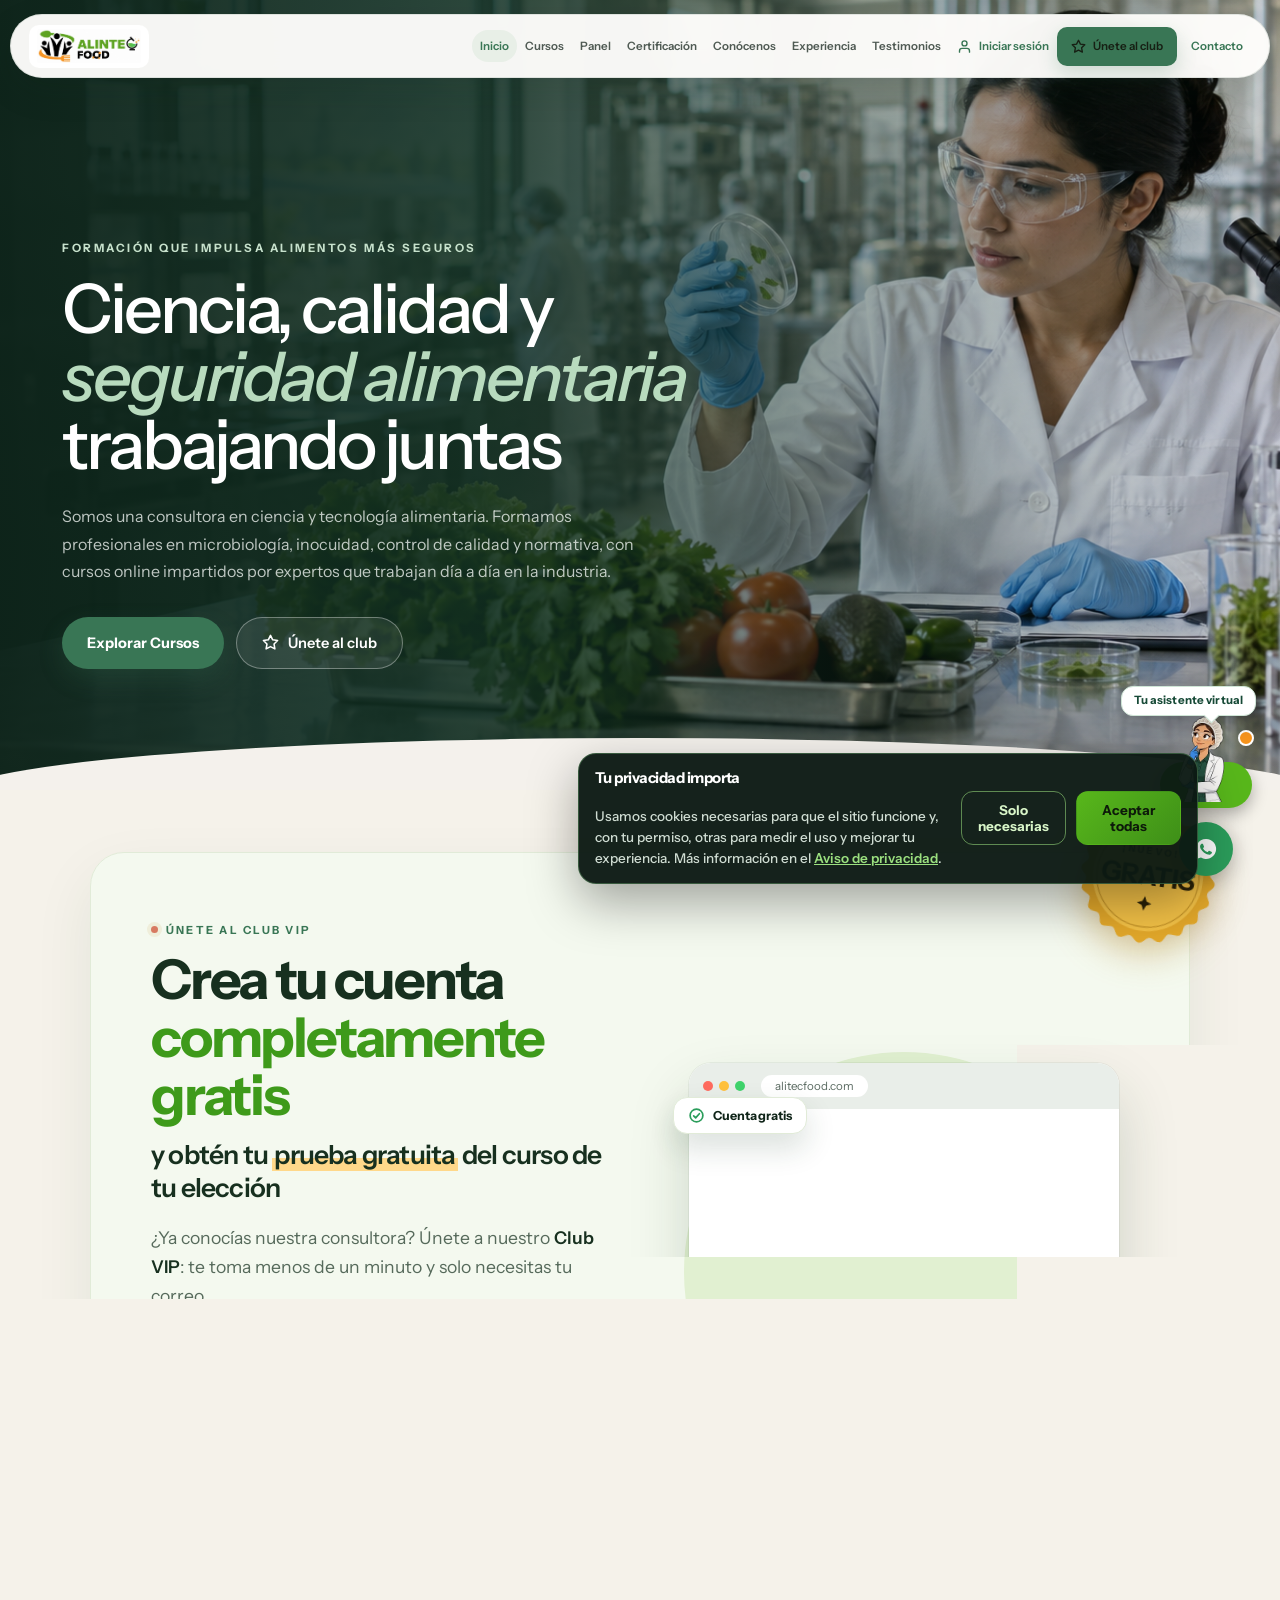
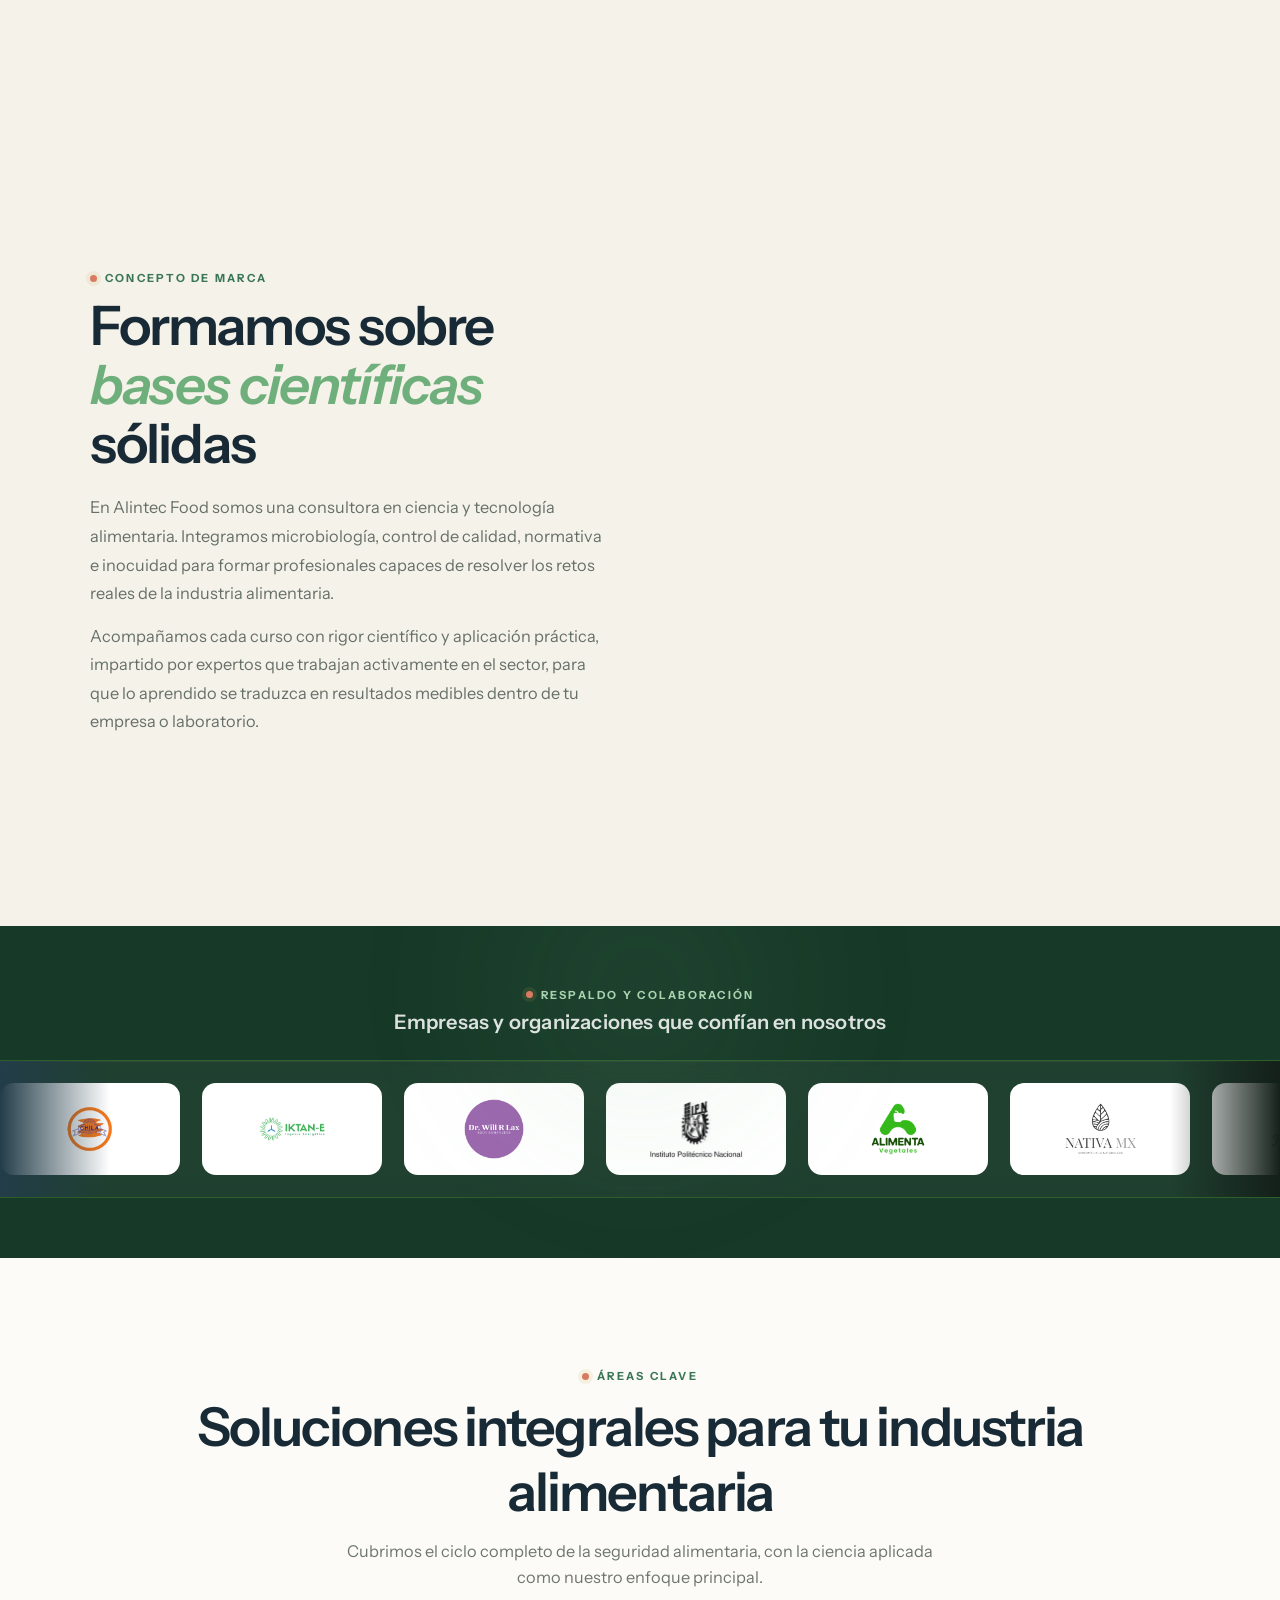
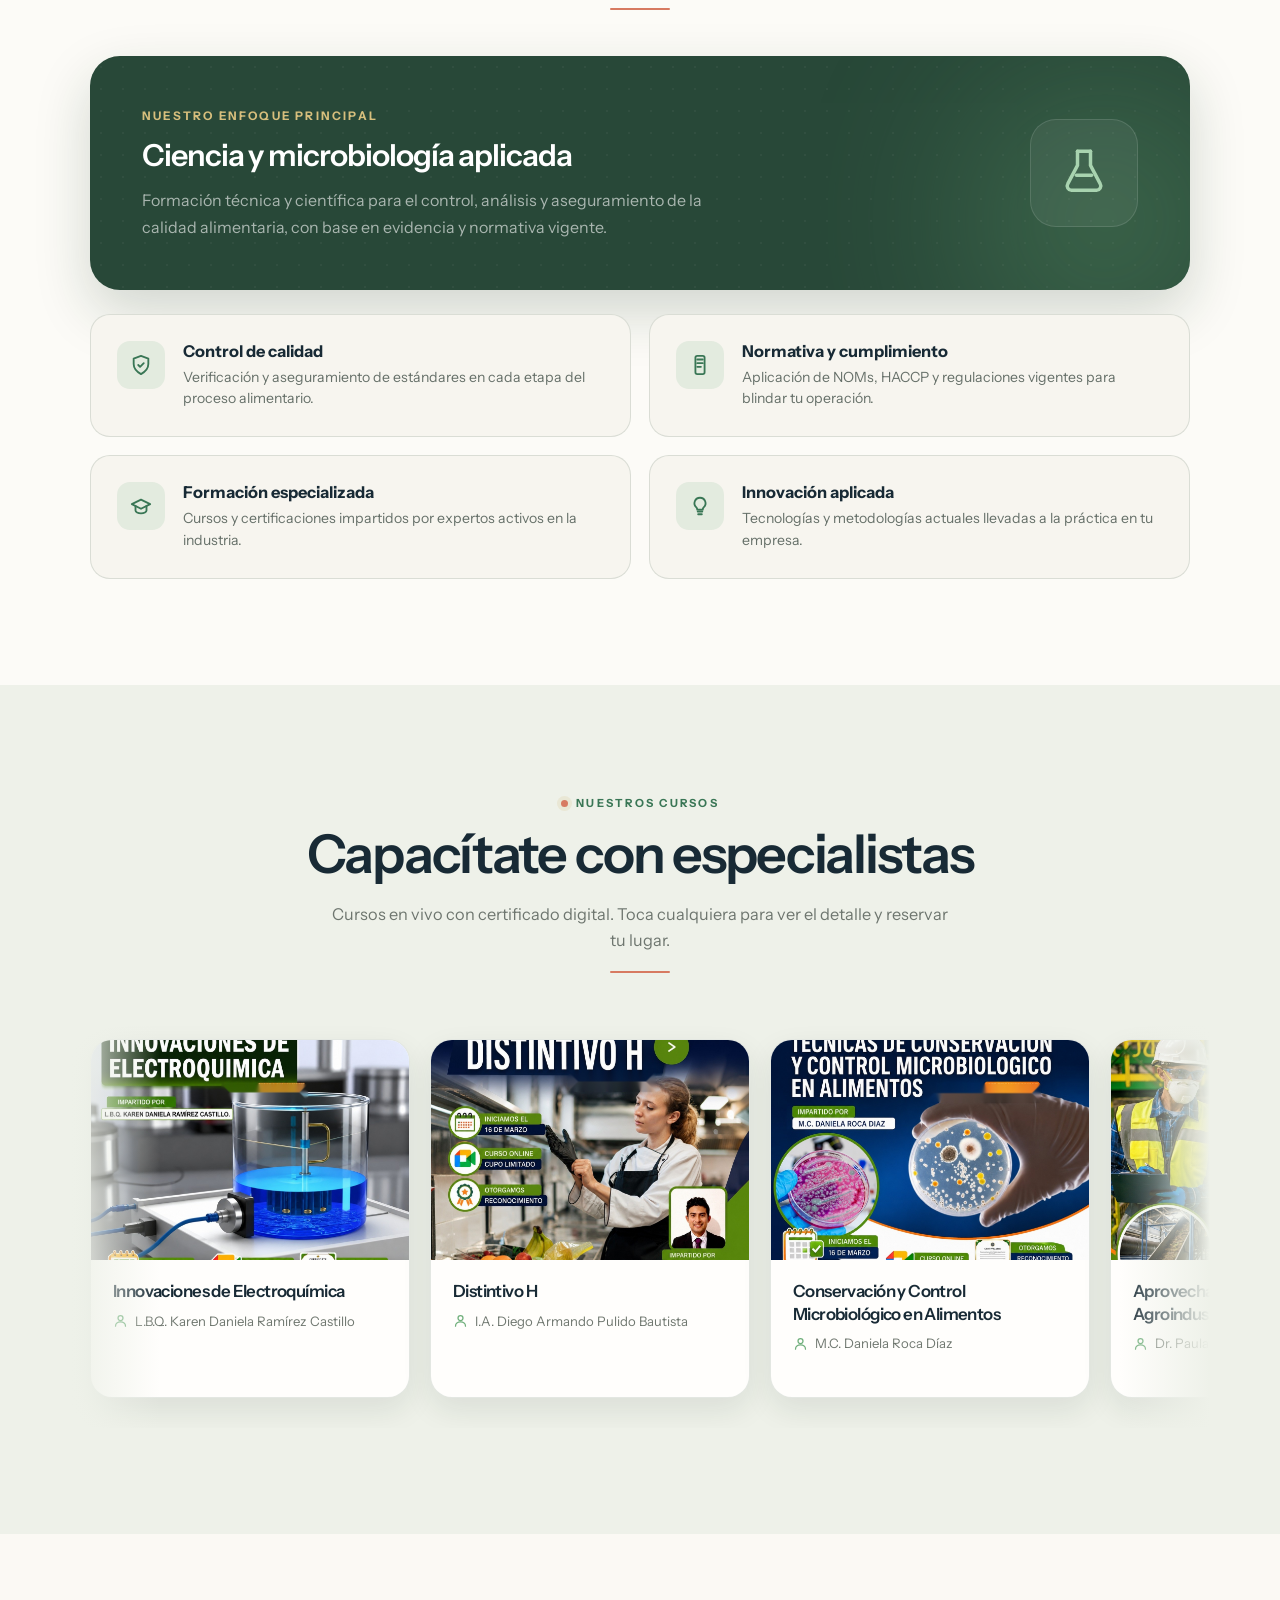
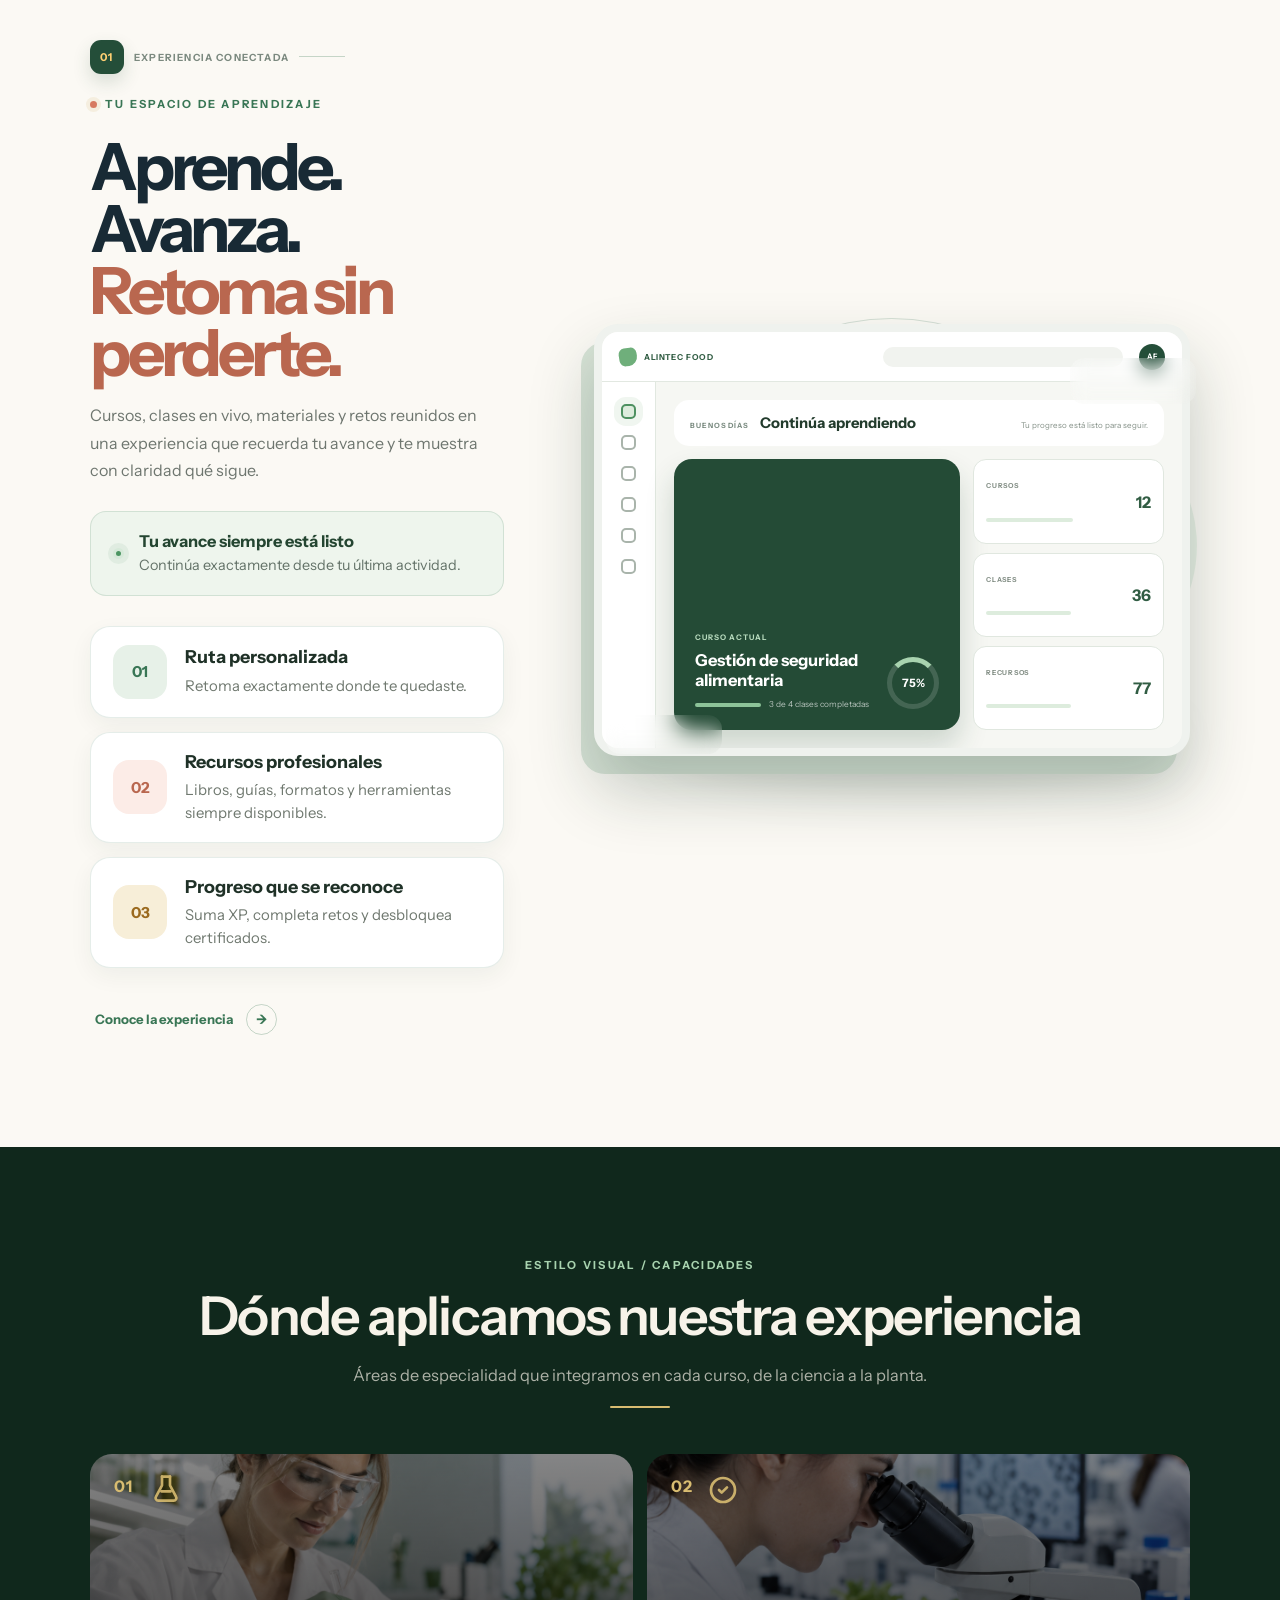
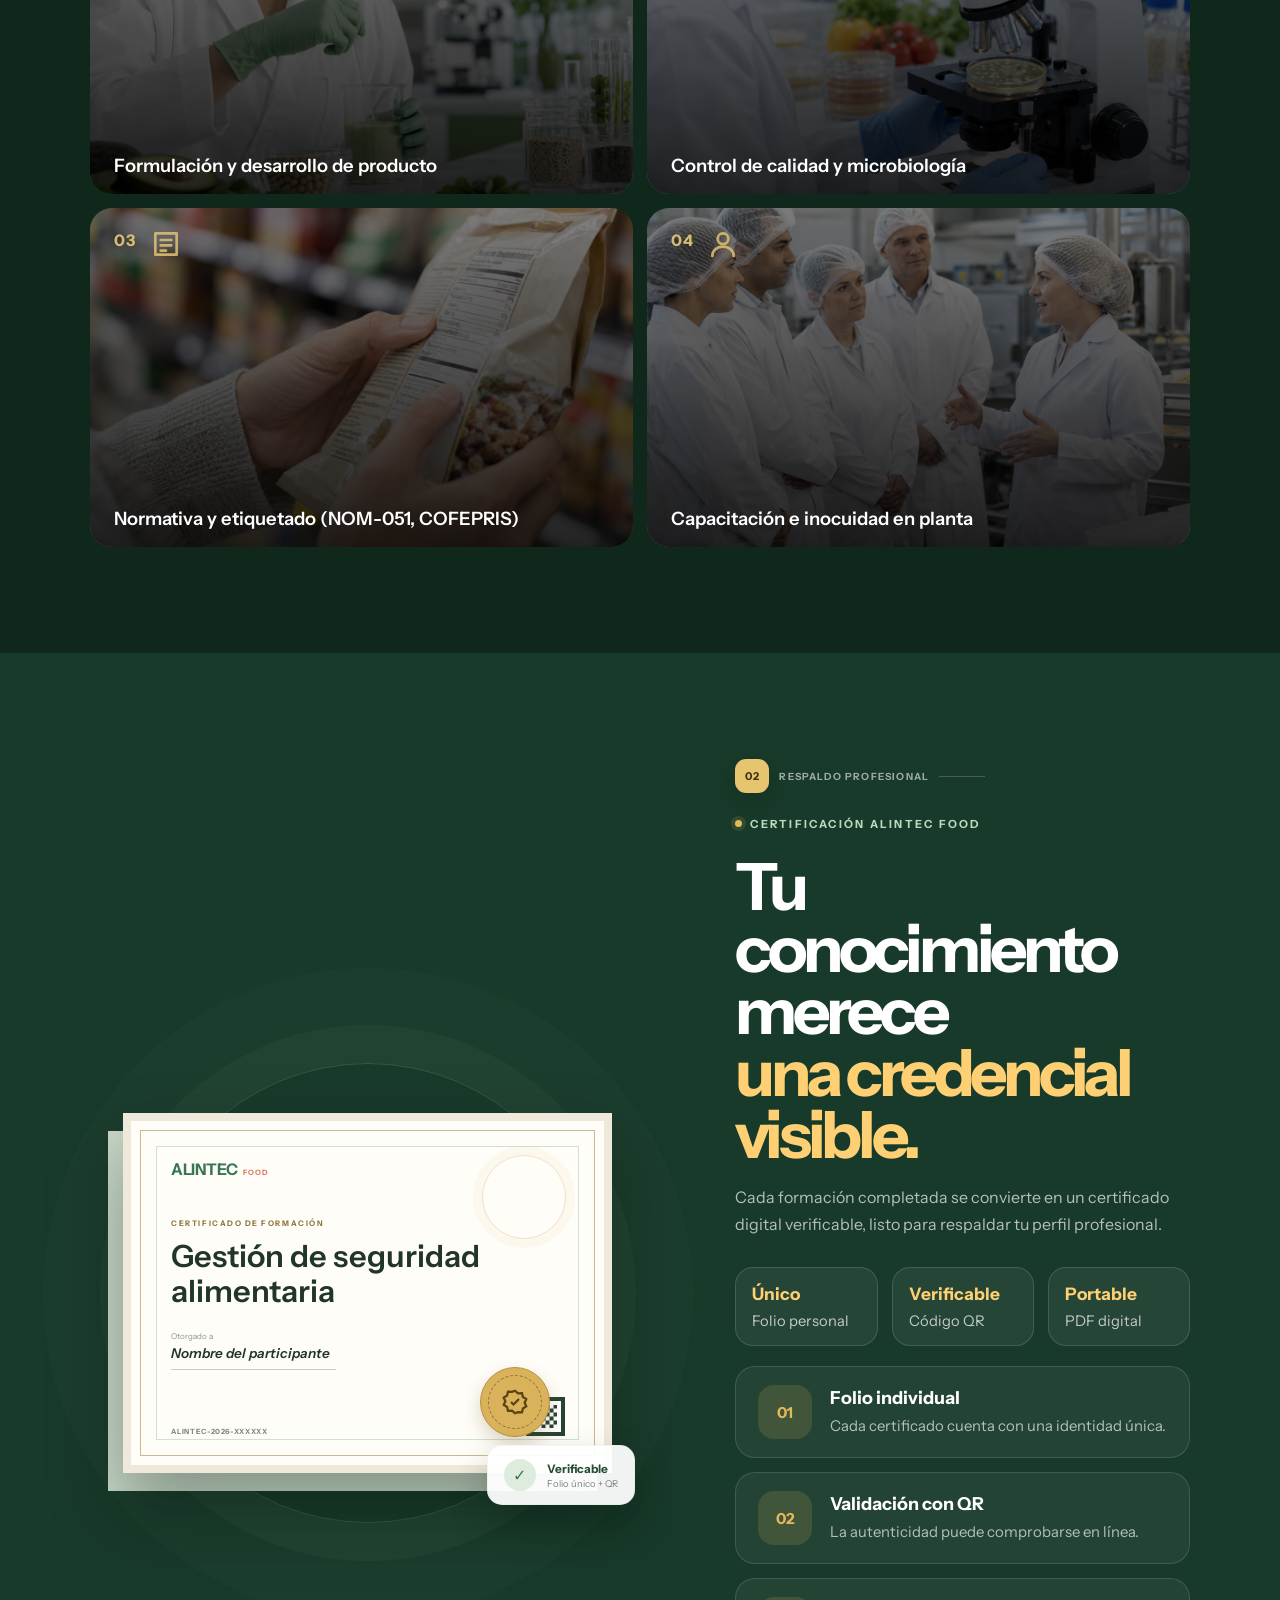
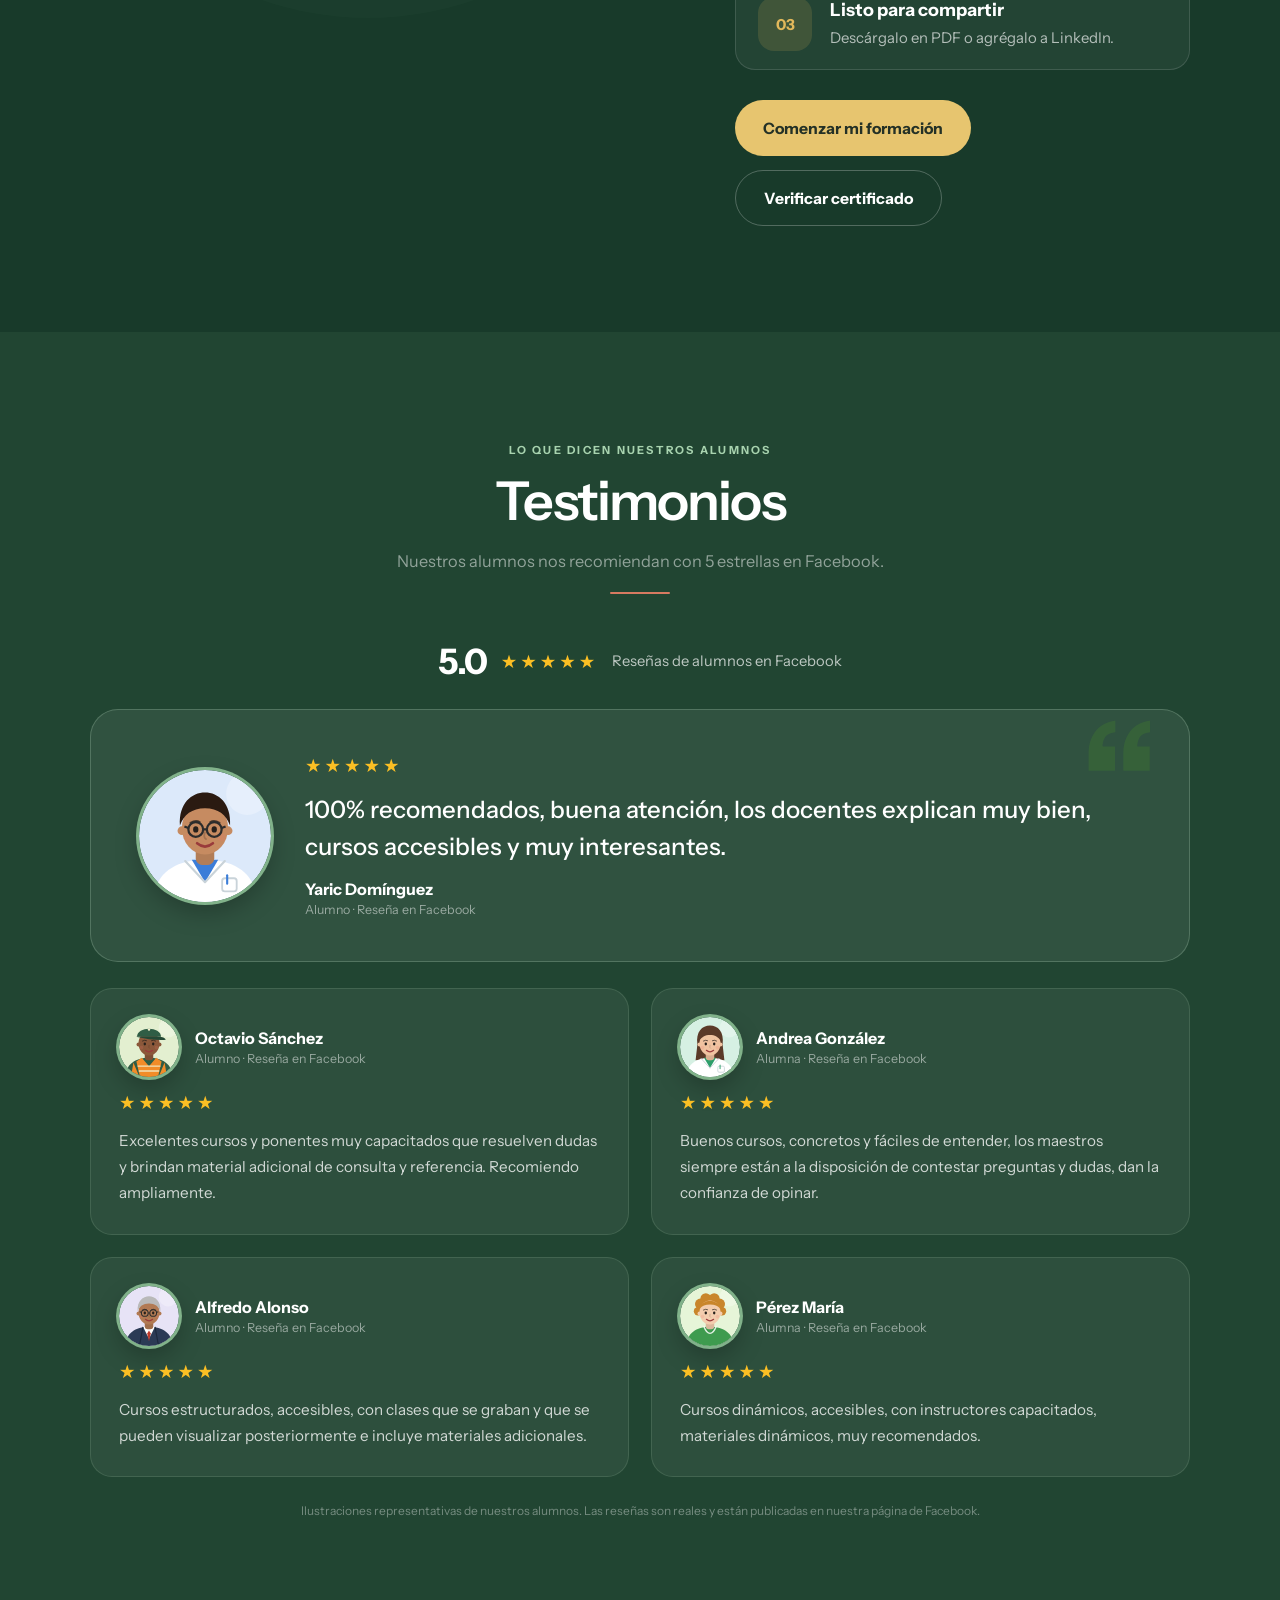
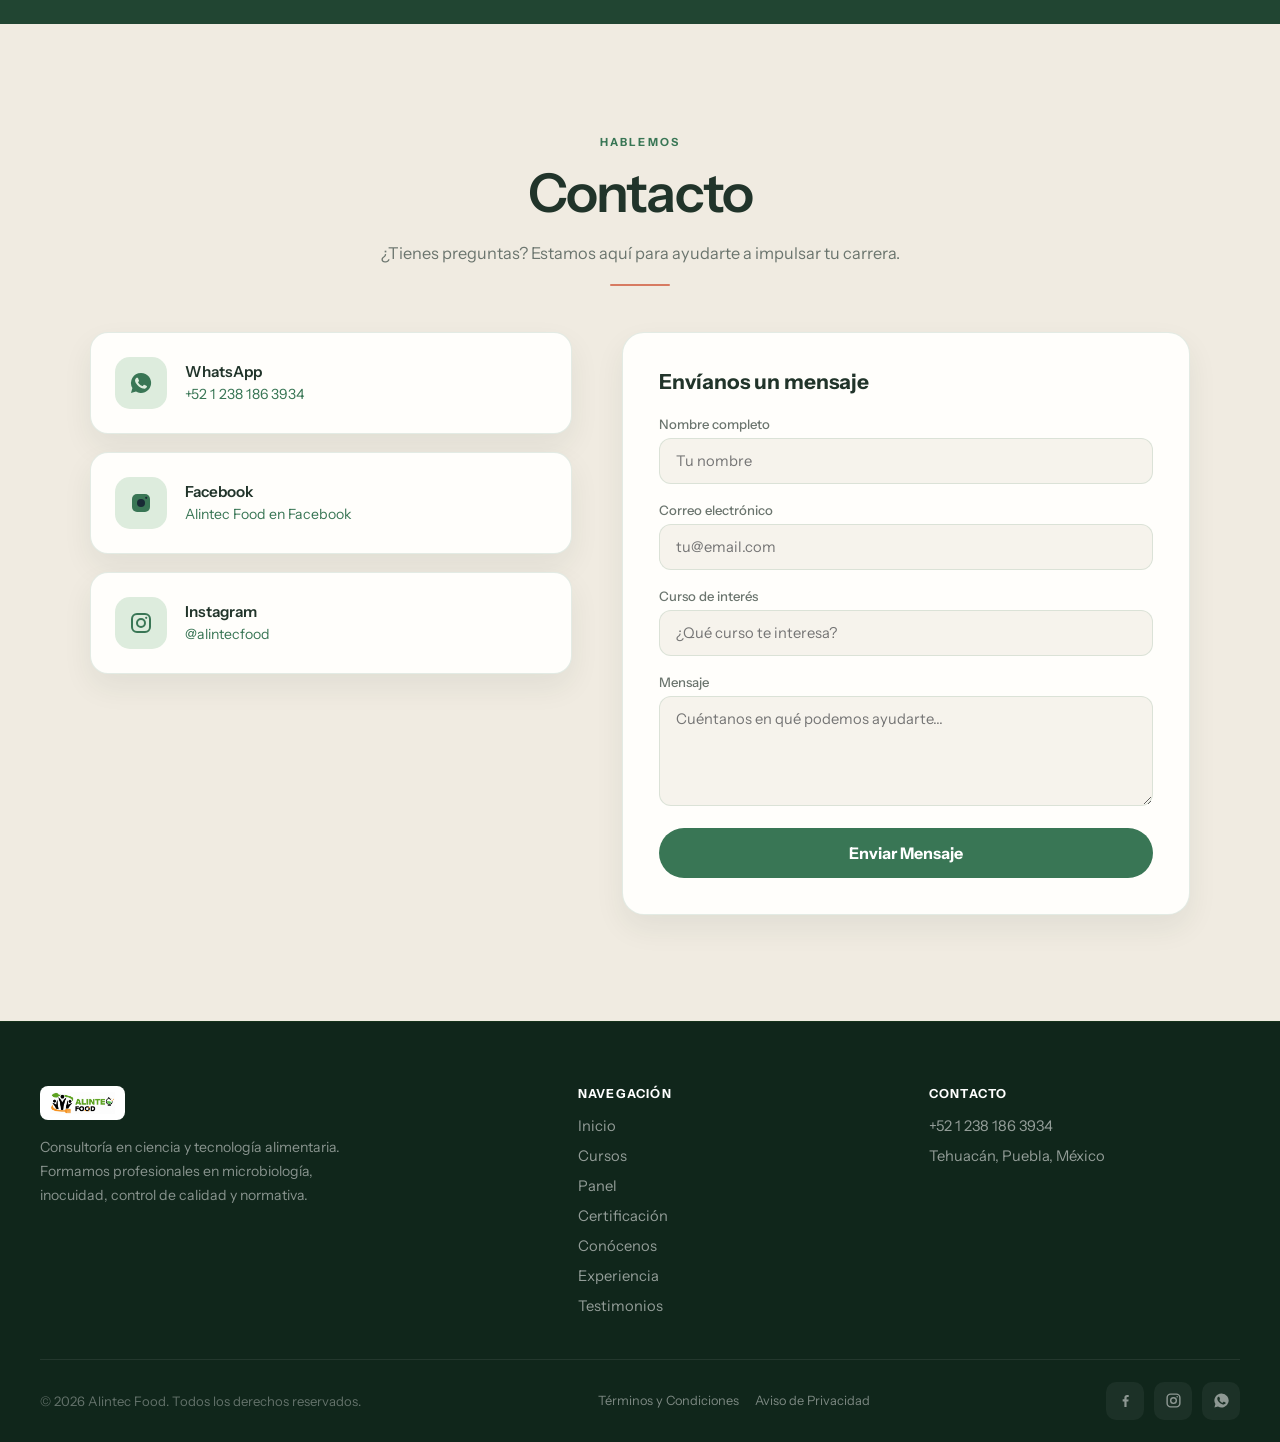
==== index.html @ c389965d "Encuesta: el personaje respira suavemente y saluda al aparecer y al mostrar el resultado (aún sin pu" ====
<!DOCTYPE html>
<html lang="es">
<head>
  <meta charset="UTF-8">
  <meta name="viewport" content="width=device-width, initial-scale=1.0">
  <title>Alintec Food - Consultoría en Calidad y Seguridad Alimentaria</title>
  <meta name="description" content="Alintec Food: Cursos online especializados en calidad y seguridad alimentaria. Impulsa tu carrera con expertos en ciencia y tecnología de alimentos.">
  <link rel="icon" href="assets/img/favicon-alintec.png" type="image/png">
  <link rel="preconnect" href="https://fonts.googleapis.com">
  <link rel="preconnect" href="https://fonts.gstatic.com" crossorigin>
  <link href="https://fonts.googleapis.com/css2?family=Instrument+Sans:ital,wght@0,400;0,500;0,600;0,700;1,400;1,500&display=swap" rel="stylesheet">
  <link rel="stylesheet" href="assets/css/styles.css?v=20261005-12">
  <link rel="stylesheet" href="assets/css/registro-gratis.css?v=20261005-9">
  <link rel="stylesheet" href="assets/css/encuesta.css?v=20261005-6">
  <link rel="stylesheet" href="assets/css/chatbot.css?v=20261005-3">
</head>
<body>

  <!-- ══════════════════════════════════════════ -->
  <!-- NAVBAR                                    -->
  <!-- ══════════════════════════════════════════ -->
  <nav class="navbar" id="navbar">
    <div class="nav-inner">
      <a href="#inicio" class="nav-logo">
        <img src="assets/img/logo-alintec-cropped.png" alt="Alintec Food">
      </a>
      <div class="nav-links" id="navLinks">
        <a href="#inicio">Inicio</a>
        <a href="#cursos">Cursos</a>
        <a href="#panel">Panel</a>
        <a href="#certificacion">Certificación</a>
        <a href="#conocenos">Conócenos</a>
        <a href="#experiencia">Experiencia</a>
        <a href="#testimonios">Testimonios</a>
        <a href="vip-auth.html?tab=login" class="nav-login">
          <svg viewBox="0 0 24 24" fill="none" stroke="currentColor" stroke-width="2.2" stroke-linecap="round" stroke-linejoin="round" aria-hidden="true">
            <path d="M20 21v-2a4 4 0 0 0-4-4H8a4 4 0 0 0-4 4v2"></path>
            <circle cx="12" cy="7" r="4"></circle>
          </svg>
          Iniciar sesión
        </a>
        <a href="vip-auth.html?tab=register" class="nav-vip">
          <svg viewBox="0 0 24 24" fill="none" stroke="currentColor" stroke-width="2.2" stroke-linecap="round" stroke-linejoin="round" aria-hidden="true">
            <polygon points="12 2 15.09 8.26 22 9.27 17 14.14 18.18 21.02 12 17.77 5.82 21.02 7 14.14 2 9.27 8.91 8.26 12 2"></polygon>
          </svg>
          Únete al club
        </a>
        <a href="#contacto" class="nav-cta">Contacto</a>
      </div>
      <button class="hamburger" aria-label="Menú">
        <span></span><span></span><span></span>
      </button>
    </div>
  </nav>

  <!-- ══════════════════════════════════════════ -->
  <!-- INICIO                                    -->
  <!-- ══════════════════════════════════════════ -->
  <section id="inicio" class="hero">
    <div class="hero-grid"></div>
    <div class="hero-photo" aria-hidden="true">
      <img src="assets/img/hero-alintec-lab-v1.png" alt="">
    </div>

    <!-- Microorganismos flotando de fondo en toda la sección -->
    <div class="hero-microbes-bg" aria-hidden="true">
      <svg class="microbe mb-1" viewBox="0 0 70 30"><defs><linearGradient id="rodbg1" x1="0" y1="0" x2="0" y2="1"><stop offset="0%" stop-color="#C0522D"/><stop offset="55%" stop-color="#8B3A1E"/><stop offset="100%" stop-color="#5B2412"/></linearGradient></defs><rect x="8" y="6" width="54" height="18" rx="9" fill="url(#rodbg1)"/><ellipse cx="22" cy="11" rx="14" ry="4" fill="rgba(255,255,255,0.2)"/><g stroke="rgba(0,0,0,0.2)" stroke-width="1"><line x1="16" y1="8" x2="16" y2="22"/><line x1="24" y1="7" x2="24" y2="23"/><line x1="32" y1="7" x2="32" y2="23"/><line x1="40" y1="7" x2="40" y2="23"/><line x1="48" y1="8" x2="48" y2="22"/></g></svg>
      <svg class="microbe mb-2" viewBox="0 0 60 60"><defs><radialGradient id="virbg2" cx="35%" cy="30%" r="70%"><stop offset="0%" stop-color="#B6E88A"/><stop offset="55%" stop-color="#6FB83A"/><stop offset="100%" stop-color="#3E7A1D"/></radialGradient></defs><g stroke="#4F8C24" stroke-width="2.2" stroke-linecap="round"><line x1="30" y1="15" x2="30" y2="3"/><line x1="30" y1="45" x2="30" y2="57"/><line x1="15" y1="30" x2="3" y2="30"/><line x1="45" y1="30" x2="57" y2="30"/><line x1="19" y1="19" x2="9" y2="9"/><line x1="41" y1="19" x2="51" y2="9"/><line x1="19" y1="41" x2="9" y2="51"/><line x1="41" y1="41" x2="51" y2="51"/></g><g fill="#4F8C24"><circle cx="30" cy="3" r="3"/><circle cx="30" cy="57" r="3"/><circle cx="3" cy="30" r="3"/><circle cx="57" cy="30" r="3"/><circle cx="9" cy="9" r="2.6"/><circle cx="51" cy="9" r="2.6"/><circle cx="9" cy="51" r="2.6"/><circle cx="51" cy="51" r="2.6"/></g><circle cx="30" cy="30" r="17" fill="url(#virbg2)"/><circle cx="24" cy="23" r="5" fill="rgba(255,255,255,0.35)"/></svg>
      <svg class="microbe mb-3" viewBox="0 0 60 36"><defs><radialGradient id="dipbg3" cx="35%" cy="30%" r="75%"><stop offset="0%" stop-color="#C9B6F5"/><stop offset="55%" stop-color="#8B6FE0"/><stop offset="100%" stop-color="#5539A8"/></radialGradient></defs><circle cx="20" cy="18" r="15" fill="url(#dipbg3)"/><circle cx="42" cy="18" r="13" fill="url(#dipbg3)"/><circle cx="15" cy="12" r="4" fill="rgba(255,255,255,0.42)"/><circle cx="38" cy="13" r="3.5" fill="rgba(255,255,255,0.38)"/></svg>
      <svg class="microbe mb-4" viewBox="0 0 70 30"><defs><linearGradient id="rodbg4" x1="0" y1="0" x2="0" y2="1"><stop offset="0%" stop-color="#C0522D"/><stop offset="55%" stop-color="#8B3A1E"/><stop offset="100%" stop-color="#5B2412"/></linearGradient></defs><rect x="8" y="6" width="54" height="18" rx="9" fill="url(#rodbg4)"/><ellipse cx="22" cy="11" rx="14" ry="4" fill="rgba(255,255,255,0.2)"/><g stroke="rgba(0,0,0,0.2)" stroke-width="1"><line x1="16" y1="8" x2="16" y2="22"/><line x1="24" y1="7" x2="24" y2="23"/><line x1="32" y1="7" x2="32" y2="23"/><line x1="40" y1="7" x2="40" y2="23"/><line x1="48" y1="8" x2="48" y2="22"/></g></svg>
      <svg class="microbe mb-5" viewBox="0 0 60 60"><defs><radialGradient id="virbg5" cx="35%" cy="30%" r="70%"><stop offset="0%" stop-color="#B6E88A"/><stop offset="55%" stop-color="#6FB83A"/><stop offset="100%" stop-color="#3E7A1D"/></radialGradient></defs><g stroke="#4F8C24" stroke-width="2.2" stroke-linecap="round"><line x1="30" y1="15" x2="30" y2="3"/><line x1="30" y1="45" x2="30" y2="57"/><line x1="15" y1="30" x2="3" y2="30"/><line x1="45" y1="30" x2="57" y2="30"/><line x1="19" y1="19" x2="9" y2="9"/><line x1="41" y1="19" x2="51" y2="9"/><line x1="19" y1="41" x2="9" y2="51"/><line x1="41" y1="41" x2="51" y2="51"/></g><g fill="#4F8C24"><circle cx="30" cy="3" r="3"/><circle cx="30" cy="57" r="3"/><circle cx="3" cy="30" r="3"/><circle cx="57" cy="30" r="3"/><circle cx="9" cy="9" r="2.6"/><circle cx="51" cy="9" r="2.6"/><circle cx="9" cy="51" r="2.6"/><circle cx="51" cy="51" r="2.6"/></g><circle cx="30" cy="30" r="17" fill="url(#virbg5)"/><circle cx="24" cy="23" r="5" fill="rgba(255,255,255,0.35)"/></svg>
      <svg class="microbe mb-6" viewBox="0 0 60 36"><defs><radialGradient id="dipbg6" cx="35%" cy="30%" r="75%"><stop offset="0%" stop-color="#C9B6F5"/><stop offset="55%" stop-color="#8B6FE0"/><stop offset="100%" stop-color="#5539A8"/></radialGradient></defs><circle cx="20" cy="18" r="15" fill="url(#dipbg6)"/><circle cx="42" cy="18" r="13" fill="url(#dipbg6)"/><circle cx="15" cy="12" r="4" fill="rgba(255,255,255,0.42)"/><circle cx="38" cy="13" r="3.5" fill="rgba(255,255,255,0.38)"/></svg>
      <svg class="microbe mb-7" viewBox="0 0 70 30"><defs><linearGradient id="rodbg7" x1="0" y1="0" x2="0" y2="1"><stop offset="0%" stop-color="#C0522D"/><stop offset="55%" stop-color="#8B3A1E"/><stop offset="100%" stop-color="#5B2412"/></linearGradient></defs><rect x="8" y="6" width="54" height="18" rx="9" fill="url(#rodbg7)"/><ellipse cx="22" cy="11" rx="14" ry="4" fill="rgba(255,255,255,0.2)"/><g stroke="rgba(0,0,0,0.2)" stroke-width="1"><line x1="16" y1="8" x2="16" y2="22"/><line x1="24" y1="7" x2="24" y2="23"/><line x1="32" y1="7" x2="32" y2="23"/><line x1="40" y1="7" x2="40" y2="23"/><line x1="48" y1="8" x2="48" y2="22"/></g></svg>
      <svg class="microbe mb-8" viewBox="0 0 60 60"><defs><radialGradient id="virbg8" cx="35%" cy="30%" r="70%"><stop offset="0%" stop-color="#B6E88A"/><stop offset="55%" stop-color="#6FB83A"/><stop offset="100%" stop-color="#3E7A1D"/></radialGradient></defs><g stroke="#4F8C24" stroke-width="2.2" stroke-linecap="round"><line x1="30" y1="15" x2="30" y2="3"/><line x1="30" y1="45" x2="30" y2="57"/><line x1="15" y1="30" x2="3" y2="30"/><line x1="45" y1="30" x2="57" y2="30"/><line x1="19" y1="19" x2="9" y2="9"/><line x1="41" y1="19" x2="51" y2="9"/><line x1="19" y1="41" x2="9" y2="51"/><line x1="41" y1="41" x2="51" y2="51"/></g><g fill="#4F8C24"><circle cx="30" cy="3" r="3"/><circle cx="30" cy="57" r="3"/><circle cx="3" cy="30" r="3"/><circle cx="57" cy="30" r="3"/><circle cx="9" cy="9" r="2.6"/><circle cx="51" cy="9" r="2.6"/><circle cx="9" cy="51" r="2.6"/><circle cx="51" cy="51" r="2.6"/></g><circle cx="30" cy="30" r="17" fill="url(#virbg8)"/><circle cx="24" cy="23" r="5" fill="rgba(255,255,255,0.35)"/></svg>
      <svg class="microbe mb-9" viewBox="0 0 60 36"><defs><radialGradient id="dipbg9" cx="35%" cy="30%" r="75%"><stop offset="0%" stop-color="#C9B6F5"/><stop offset="55%" stop-color="#8B6FE0"/><stop offset="100%" stop-color="#5539A8"/></radialGradient></defs><circle cx="20" cy="18" r="15" fill="url(#dipbg9)"/><circle cx="42" cy="18" r="13" fill="url(#dipbg9)"/><circle cx="15" cy="12" r="4" fill="rgba(255,255,255,0.42)"/><circle cx="38" cy="13" r="3.5" fill="rgba(255,255,255,0.38)"/></svg>
      <svg class="microbe mb-10" viewBox="0 0 70 30"><defs><linearGradient id="rodbg10" x1="0" y1="0" x2="0" y2="1"><stop offset="0%" stop-color="#C0522D"/><stop offset="55%" stop-color="#8B3A1E"/><stop offset="100%" stop-color="#5B2412"/></linearGradient></defs><rect x="8" y="6" width="54" height="18" rx="9" fill="url(#rodbg10)"/><ellipse cx="22" cy="11" rx="14" ry="4" fill="rgba(255,255,255,0.2)"/><g stroke="rgba(0,0,0,0.2)" stroke-width="1"><line x1="16" y1="8" x2="16" y2="22"/><line x1="24" y1="7" x2="24" y2="23"/><line x1="32" y1="7" x2="32" y2="23"/><line x1="40" y1="7" x2="40" y2="23"/><line x1="48" y1="8" x2="48" y2="22"/></g></svg>
      <svg class="microbe mb-11" viewBox="0 0 60 60"><defs><radialGradient id="virbg11" cx="35%" cy="30%" r="70%"><stop offset="0%" stop-color="#B6E88A"/><stop offset="55%" stop-color="#6FB83A"/><stop offset="100%" stop-color="#3E7A1D"/></radialGradient></defs><g stroke="#4F8C24" stroke-width="2.2" stroke-linecap="round"><line x1="30" y1="15" x2="30" y2="3"/><line x1="30" y1="45" x2="30" y2="57"/><line x1="15" y1="30" x2="3" y2="30"/><line x1="45" y1="30" x2="57" y2="30"/><line x1="19" y1="19" x2="9" y2="9"/><line x1="41" y1="19" x2="51" y2="9"/><line x1="19" y1="41" x2="9" y2="51"/><line x1="41" y1="41" x2="51" y2="51"/></g><g fill="#4F8C24"><circle cx="30" cy="3" r="3"/><circle cx="30" cy="57" r="3"/><circle cx="3" cy="30" r="3"/><circle cx="57" cy="30" r="3"/><circle cx="9" cy="9" r="2.6"/><circle cx="51" cy="9" r="2.6"/><circle cx="9" cy="51" r="2.6"/><circle cx="51" cy="51" r="2.6"/></g><circle cx="30" cy="30" r="17" fill="url(#virbg11)"/><circle cx="24" cy="23" r="5" fill="rgba(255,255,255,0.35)"/></svg>
      <svg class="microbe mb-12" viewBox="0 0 60 36"><defs><radialGradient id="dipbg12" cx="35%" cy="30%" r="75%"><stop offset="0%" stop-color="#C9B6F5"/><stop offset="55%" stop-color="#8B6FE0"/><stop offset="100%" stop-color="#5539A8"/></radialGradient></defs><circle cx="20" cy="18" r="15" fill="url(#dipbg12)"/><circle cx="42" cy="18" r="13" fill="url(#dipbg12)"/><circle cx="15" cy="12" r="4" fill="rgba(255,255,255,0.42)"/><circle cx="38" cy="13" r="3.5" fill="rgba(255,255,255,0.38)"/></svg>
    </div>

    <div class="hero-inner">
      <div class="hero-content">
        <div class="hero-kicker">Formación que impulsa alimentos más seguros</div>
        <h1>Ciencia, calidad y <em>seguridad alimentaria</em> trabajando juntas</h1>
        <p>Somos una consultora en ciencia y tecnología alimentaria. Formamos profesionales en microbiología, inocuidad, control de calidad y normativa, con cursos online impartidos por expertos que trabajan día a día en la industria.</p>
        <div class="hero-btns">
          <a href="#cursos" class="btn-primary">Explorar Cursos</a>
          <a href="vip-auth.html?tab=register" class="btn-vip">
            <svg viewBox="0 0 24 24" fill="none" stroke="currentColor" stroke-width="2.2" stroke-linecap="round" stroke-linejoin="round" aria-hidden="true">
              <polygon points="12 2 15.09 8.26 22 9.27 17 14.14 18.18 21.02 12 17.77 5.82 21.02 7 14.14 2 9.27 8.91 8.26 12 2"></polygon>
            </svg>
            Únete al club
          </a>
        </div>
      </div>
      <div class="hero-visual reveal">
        <div class="lab-scene">
          <div class="lab-glow lab-glow--a"></div>
          <div class="lab-glow lab-glow--b"></div>

          <!-- Microscopio (silueta de contexto) -->
          <svg class="lab-microscope" viewBox="0 0 120 150" aria-hidden="true">
            <rect x="24" y="128" width="72" height="10" rx="3" fill="rgba(255,255,255,0.12)"/>
            <rect x="52" y="90" width="10" height="40" rx="3" fill="rgba(255,255,255,0.14)"/>
            <path d="M50 92 L96 78" stroke="rgba(255,255,255,0.22)" stroke-width="10" stroke-linecap="round"/>
            <rect x="82 " y="34" width="16" height="48" rx="6" transform="rotate(18 90 58)" fill="rgba(255,255,255,0.18)"/>
            <circle cx="93" cy="30" r="9" fill="rgba(127,203,74,0.5)"/>
            <path d="M46 92 Q40 108 52 118" stroke="rgba(255,255,255,0.2)" stroke-width="8" fill="none" stroke-linecap="round"/>
            <circle cx="52" cy="118" r="10" fill="rgba(255,255,255,0.16)"/>
          </svg>

          <!-- Caja de Petri con colonias de bacterias -->
          <svg class="lab-petri" viewBox="0 0 160 160" aria-hidden="true">
            <ellipse cx="80" cy="82" rx="70" ry="70" fill="rgba(255,255,255,0.05)" stroke="rgba(255,255,255,0.28)" stroke-width="2.5"/>
            <ellipse cx="80" cy="82" rx="70" ry="70" fill="none" stroke="rgba(127,203,74,0.35)" stroke-width="6"/>
            <circle class="lab-dot" cx="56" cy="64" r="5.5" fill="#7FCB4A"/>
            <circle class="lab-dot" cx="100" cy="54" r="4" fill="#F7941D"/>
            <circle class="lab-dot" cx="108" cy="96" r="6.5" fill="#7FCB4A"/>
            <circle class="lab-dot" cx="62" cy="106" r="4.5" fill="#F7941D"/>
            <circle class="lab-dot" cx="86" cy="84" r="3.5" fill="#7FCB4A"/>
          </svg>

          <!-- Matraz Erlenmeyer con líquido y burbujas -->
          <svg class="lab-flask" viewBox="0 0 160 220" aria-hidden="true">
            <defs>
              <clipPath id="flaskClip">
                <path d="M64 18 H96 V68 L138 188 A14 14 0 0 1 124 206 H36 A14 14 0 0 1 22 188 L64 68 Z"/>
              </clipPath>
              <linearGradient id="liquidGrad" x1="0" y1="0" x2="0" y2="1">
                <stop offset="0%" stop-color="#7FCB4A"/>
                <stop offset="100%" stop-color="#3E8F18"/>
              </linearGradient>
            </defs>
            <path d="M64 18 H96 V68 L138 188 A14 14 0 0 1 124 206 H36 A14 14 0 0 1 22 188 L64 68 Z"
                  fill="rgba(255,255,255,0.04)" stroke="rgba(255,255,255,0.4)" stroke-width="3"/>
            <g clip-path="url(#flaskClip)">
              <rect class="lab-liquid" x="8" y="108" width="144" height="112" fill="url(#liquidGrad)"/>
              <circle class="lab-bubble bub1" cx="68" cy="192" r="4" fill="rgba(255,255,255,0.55)"/>
              <circle class="lab-bubble bub2" cx="94" cy="198" r="3" fill="rgba(255,255,255,0.45)"/>
              <circle class="lab-bubble bub3" cx="54" cy="200" r="2.5" fill="rgba(255,255,255,0.5)"/>
            </g>
            <rect x="58" y="10" width="44" height="10" rx="2" fill="rgba(255,255,255,0.55)"/>
          </svg>

          <!-- Bacterias flotando (bacilos con flagelo) -->
          <svg class="lab-bacteria bact-1" viewBox="0 0 70 30"><defs><linearGradient id="rodfg1" x1="0" y1="0" x2="0" y2="1"><stop offset="0%" stop-color="#C0522D"/><stop offset="55%" stop-color="#8B3A1E"/><stop offset="100%" stop-color="#5B2412"/></linearGradient></defs><rect x="8" y="6" width="54" height="18" rx="9" fill="url(#rodfg1)"/><ellipse cx="22" cy="11" rx="14" ry="4" fill="rgba(255,255,255,0.2)"/><g stroke="rgba(0,0,0,0.2)" stroke-width="1"><line x1="16" y1="8" x2="16" y2="22"/><line x1="24" y1="7" x2="24" y2="23"/><line x1="32" y1="7" x2="32" y2="23"/><line x1="40" y1="7" x2="40" y2="23"/><line x1="48" y1="8" x2="48" y2="22"/></g></svg>
          <svg class="lab-bacteria bact-2" viewBox="0 0 60 60"><defs><radialGradient id="virfg2" cx="35%" cy="30%" r="70%"><stop offset="0%" stop-color="#B6E88A"/><stop offset="55%" stop-color="#6FB83A"/><stop offset="100%" stop-color="#3E7A1D"/></radialGradient></defs><g stroke="#4F8C24" stroke-width="2.2" stroke-linecap="round"><line x1="30" y1="15" x2="30" y2="3"/><line x1="30" y1="45" x2="30" y2="57"/><line x1="15" y1="30" x2="3" y2="30"/><line x1="45" y1="30" x2="57" y2="30"/><line x1="19" y1="19" x2="9" y2="9"/><line x1="41" y1="19" x2="51" y2="9"/><line x1="19" y1="41" x2="9" y2="51"/><line x1="41" y1="41" x2="51" y2="51"/></g><g fill="#4F8C24"><circle cx="30" cy="3" r="3"/><circle cx="30" cy="57" r="3"/><circle cx="3" cy="30" r="3"/><circle cx="57" cy="30" r="3"/><circle cx="9" cy="9" r="2.6"/><circle cx="51" cy="9" r="2.6"/><circle cx="9" cy="51" r="2.6"/><circle cx="51" cy="51" r="2.6"/></g><circle cx="30" cy="30" r="17" fill="url(#virfg2)"/><circle cx="24" cy="23" r="5" fill="rgba(255,255,255,0.35)"/></svg>
          <svg class="lab-bacteria bact-3" viewBox="0 0 60 36"><defs><radialGradient id="dipfg3" cx="35%" cy="30%" r="75%"><stop offset="0%" stop-color="#C9B6F5"/><stop offset="55%" stop-color="#8B6FE0"/><stop offset="100%" stop-color="#5539A8"/></radialGradient></defs><circle cx="20" cy="18" r="15" fill="url(#dipfg3)"/><circle cx="42" cy="18" r="13" fill="url(#dipfg3)"/><circle cx="15" cy="12" r="4" fill="rgba(255,255,255,0.42)"/><circle cx="38" cy="13" r="3.5" fill="rgba(255,255,255,0.38)"/></svg>
          <svg class="lab-bacteria bact-4" viewBox="0 0 70 30"><defs><linearGradient id="rodfg4" x1="0" y1="0" x2="0" y2="1"><stop offset="0%" stop-color="#C0522D"/><stop offset="55%" stop-color="#8B3A1E"/><stop offset="100%" stop-color="#5B2412"/></linearGradient></defs><rect x="8" y="6" width="54" height="18" rx="9" fill="url(#rodfg4)"/><ellipse cx="22" cy="11" rx="14" ry="4" fill="rgba(255,255,255,0.2)"/><g stroke="rgba(0,0,0,0.2)" stroke-width="1"><line x1="16" y1="8" x2="16" y2="22"/><line x1="24" y1="7" x2="24" y2="23"/><line x1="32" y1="7" x2="32" y2="23"/><line x1="40" y1="7" x2="40" y2="23"/><line x1="48" y1="8" x2="48" y2="22"/></g></svg>
          <svg class="lab-bacteria bact-5" viewBox="0 0 60 60"><defs><radialGradient id="virfg5" cx="35%" cy="30%" r="70%"><stop offset="0%" stop-color="#B6E88A"/><stop offset="55%" stop-color="#6FB83A"/><stop offset="100%" stop-color="#3E7A1D"/></radialGradient></defs><g stroke="#4F8C24" stroke-width="2.2" stroke-linecap="round"><line x1="30" y1="15" x2="30" y2="3"/><line x1="30" y1="45" x2="30" y2="57"/><line x1="15" y1="30" x2="3" y2="30"/><line x1="45" y1="30" x2="57" y2="30"/><line x1="19" y1="19" x2="9" y2="9"/><line x1="41" y1="19" x2="51" y2="9"/><line x1="19" y1="41" x2="9" y2="51"/><line x1="41" y1="41" x2="51" y2="51"/></g><g fill="#4F8C24"><circle cx="30" cy="3" r="3"/><circle cx="30" cy="57" r="3"/><circle cx="3" cy="30" r="3"/><circle cx="57" cy="30" r="3"/><circle cx="9" cy="9" r="2.6"/><circle cx="51" cy="9" r="2.6"/><circle cx="9" cy="51" r="2.6"/><circle cx="51" cy="51" r="2.6"/></g><circle cx="30" cy="30" r="17" fill="url(#virfg5)"/><circle cx="24" cy="23" r="5" fill="rgba(255,255,255,0.35)"/></svg>
          <svg class="lab-bacteria bact-6" viewBox="0 0 60 36"><defs><radialGradient id="dipfg6" cx="35%" cy="30%" r="75%"><stop offset="0%" stop-color="#C9B6F5"/><stop offset="55%" stop-color="#8B6FE0"/><stop offset="100%" stop-color="#5539A8"/></radialGradient></defs><circle cx="20" cy="18" r="15" fill="url(#dipfg6)"/><circle cx="42" cy="18" r="13" fill="url(#dipfg6)"/><circle cx="15" cy="12" r="4" fill="rgba(255,255,255,0.42)"/><circle cx="38" cy="13" r="3.5" fill="rgba(255,255,255,0.38)"/></svg>
        </div>
      </div>
    </div>
  </section>

  <!-- ══════════════════════════════════════════ -->
  <!-- REGÍSTRATE GRATIS · animación del registro -->
  <!-- ══════════════════════════════════════════ -->
  <section class="section reg-section" id="registro-gratis" aria-labelledby="reg-title">
    <div class="section-container reg-wrap">
      <div class="reg-stamp" aria-hidden="true">
        <svg viewBox="0 0 220 220" xmlns="http://www.w3.org/2000/svg" focusable="false">
          <polygon points="210.2,110.0 208.9,113.9 205.7,117.5 202.4,120.9 200.7,124.4 201.2,128.1 203.3,132.4 205.3,136.9 205.3,141.0 202.9,144.3 198.7,146.7 194.5,148.9 191.8,151.7 191.2,155.5 191.9,160.2 192.3,165.0 191.1,168.9 187.7,171.3 183.0,172.3 178.3,173.1 174.9,174.9 173.1,178.3 172.3,183.0 171.3,187.7 168.9,191.1 165.0,192.3 160.2,191.9 155.5,191.2 151.7,191.8 148.9,194.5 146.7,198.7 144.3,202.9 141.0,205.3 136.9,205.3 132.4,203.3 128.1,201.2 124.4,200.7 120.9,202.4 117.5,205.7 113.9,208.9 110.0,210.2 106.1,208.9 102.5,205.7 99.1,202.4 95.6,200.7 91.9,201.2 87.6,203.3 83.1,205.3 79.0,205.3 75.7,202.9 73.3,198.7 71.1,194.5 68.3,191.8 64.5,191.2 59.8,191.9 55.0,192.3 51.1,191.1 48.7,187.7 47.7,183.0 46.9,178.3 45.1,174.9 41.7,173.1 37.0,172.3 32.3,171.3 28.9,168.9 27.7,165.0 28.1,160.2 28.8,155.5 28.2,151.7 25.5,148.9 21.3,146.7 17.1,144.3 14.7,141.0 14.7,136.9 16.7,132.4 18.8,128.1 19.3,124.4 17.6,120.9 14.3,117.5 11.1,113.9 9.8,110.0 11.1,106.1 14.3,102.5 17.6,99.1 19.3,95.6 18.8,91.9 16.7,87.6 14.7,83.1 14.7,79.0 17.1,75.7 21.3,73.3 25.5,71.1 28.2,68.3 28.8,64.5 28.1,59.8 27.7,55.0 28.9,51.1 32.3,48.7 37.0,47.7 41.7,46.9 45.1,45.1 46.9,41.7 47.7,37.0 48.7,32.3 51.1,28.9 55.0,27.7 59.8,28.1 64.5,28.8 68.3,28.2 71.1,25.5 73.3,21.3 75.7,17.1 79.0,14.7 83.1,14.7 87.6,16.7 91.9,18.8 95.6,19.3 99.1,17.6 102.5,14.3 106.1,11.1 110.0,9.8 113.9,11.1 117.5,14.3 120.9,17.6 124.4,19.3 128.1,18.8 132.4,16.7 136.9,14.7 141.0,14.7 144.3,17.1 146.7,21.3 148.9,25.5 151.7,28.2 155.5,28.8 160.2,28.1 165.0,27.7 168.9,28.9 171.3,32.3 172.3,37.0 173.1,41.7 174.9,45.1 178.3,46.9 183.0,47.7 187.7,48.7 191.1,51.1 192.3,55.0 191.9,59.8 191.2,64.5 191.8,68.3 194.5,71.1 198.7,73.3 202.9,75.7 205.3,79.0 205.3,83.1 203.3,87.6 201.2,91.9 200.7,95.6 202.4,99.1 205.7,102.5 208.9,106.1" fill="#E3A82A"/>
          <circle cx="110" cy="110" r="82" fill="#F4C247"/>
          <circle cx="110" cy="110" r="76" fill="none" stroke="#9A6A0B" stroke-opacity=".55" stroke-width="1.5"/>
          <g text-anchor="middle" font-family="Instrument Sans, system-ui, sans-serif" fill="#2B2208">
            <text x="110" y="78" font-size="14" font-weight="700" letter-spacing="3.5" fill-opacity=".92">¡NUEVO!</text>
            <text x="110" y="124" font-size="40" font-weight="800" letter-spacing="-1.4">GRATIS</text>
          </g>
          <path d="M110 140l3.2 7.8 7.8 3.2-7.8 3.2-3.2 7.8-3.2-7.8-7.8-3.2 7.8-3.2z" fill="#2B2208"/>
        </svg>
      </div>
      <div class="reg-grid">
        <div class="reg-copy reveal">
          <div class="section-tag"><span class="tag-dot"></span>Únete al Club VIP</div>
          <h2 class="reg-title" id="reg-title">Crea tu cuenta <span class="reg-hl">completamente gratis</span></h2>
          <p class="reg-sub">y obtén tu <mark>prueba gratuita</mark> del curso de tu elección</p>
          <p class="reg-lead">¿Ya conocías nuestra consultora? Únete a nuestro <strong>Club VIP</strong>: te toma menos de un minuto y solo necesitas tu correo.</p>
          <ol class="reg-steps">
            <li><span class="n">1</span><span><b>Crea tu cuenta</b><span class="d">Con tu correo o con tu cuenta de Google.</span></span></li>
            <li><span class="n">2</span><span><b>Elige el curso que quieras</b><span class="d">Escoge el que más te interese y disfruta de tu prueba gratuita.</span></span></li>
          </ol>
          <div class="reg-actions">
            <a class="reg-btn" href="vip-auth.html?tab=register">Crear mi cuenta gratis <svg viewBox="0 0 24 24" fill="none" stroke="currentColor" stroke-width="2.6" stroke-linecap="round" stroke-linejoin="round" aria-hidden="true"><path d="M5 12h14M13 6l6 6-6 6"/></svg></a>
            <a class="reg-link" href="vip-auth.html?tab=login">Ya tengo cuenta</a>
            <ul class="reg-note"><li><svg viewBox="0 0 24 24" fill="none" stroke="currentColor" stroke-width="3" stroke-linecap="round" stroke-linejoin="round" aria-hidden="true"><path d="M5 12.5l4.5 4.5L19 7.5"/></svg>Solo necesitas tu correo</li><li><svg viewBox="0 0 24 24" fill="none" stroke="currentColor" stroke-width="3" stroke-linecap="round" stroke-linejoin="round" aria-hidden="true"><path d="M5 12.5l4.5 4.5L19 7.5"/></svg>Sin tarjeta de crédito</li></ul>
          </div>
        </div>
        <div class="reg-demo reveal" role="img" aria-label="Animación del registro: escribes tus datos, creas tu cuenta y eliges tu curso de prueba gratuita">
          <div class="reg-device" aria-hidden="true">
            <div class="reg-bar"><i></i><i></i><i></i><span class="reg-url">alitecfood.com</span></div>
            <div class="reg-screen">
              <div class="reg-s reg-s--form">
                <div class="reg-logo">Alintec <b>Food</b></div>
                <h4>Crea tu cuenta</h4>
                <div class="reg-field"><label>Nombre</label><div class="reg-input"><span class="reg-type reg-type--1">María López</span></div></div>
                <div class="reg-field"><label>Correo</label><div class="reg-input"><span class="reg-type reg-type--2">maria@empresa.com</span></div></div>
                <div class="reg-field"><label>Contraseña</label><div class="reg-input"><span class="reg-dots">••••••••••</span></div></div>
                <div class="reg-cta">Crear cuenta gratis</div>
                <span class="reg-cursor"></span>
              </div>
              <div class="reg-s reg-s--ok">
                <div class="reg-check"><svg viewBox="0 0 24 24" fill="none" stroke="#fff" stroke-width="3" stroke-linecap="round" stroke-linejoin="round"><path d="M5 12.5l4.5 4.5L19 7.5"/></svg></div>
                <h4>¡Cuenta creada!</h4>
                <p>Ahora elige tu prueba gratuita</p>
              </div>
              <div class="reg-s reg-s--pick">
                <h4>Elige tu prueba gratuita</h4>
                <p class="sub">Escoge el curso que más te interese</p>
                <div class="reg-cards">
                  <div class="reg-card reg-card--1"><span class="th"></span><span><b>Gestión de seguridad alimentaria</b><small>Inocuidad</small></span></div>
                  <div class="reg-card reg-card--2"><span class="th"></span><span><b>NOM-051 · Etiquetado frontal</b><small>Normativa</small></span><span class="reg-badge"><svg viewBox="0 0 24 24" fill="none" stroke="#fff" stroke-width="3.2" stroke-linecap="round" stroke-linejoin="round"><path d="M5 12.5l4.5 4.5L19 7.5"/></svg></span></div>
                  <div class="reg-card reg-card--3"><span class="th"></span><span><b>Microbiología de alimentos</b><small>Microbiología</small></span></div>
                </div>
                <div class="reg-toast"><span>✓</span> ¡Tu prueba gratuita está lista!</div>
              </div>
            </div>
          </div>
          <div class="reg-float reg-float--a" aria-hidden="true"><svg viewBox="0 0 24 24" fill="none" stroke="#2B9D5B" stroke-width="2.4" stroke-linecap="round" stroke-linejoin="round"><circle cx="12" cy="12" r="9"/><path d="M8 12.5l2.8 2.8L16 9.5"/></svg>Cuenta gratis</div>
          <div class="reg-float reg-float--b" aria-hidden="true"><svg viewBox="0 0 24 24" fill="none" stroke="#F7941D" stroke-width="2.4" stroke-linecap="round" stroke-linejoin="round"><path d="M20 12v8H4v-8M2 7h20v5H2zM12 22V7M12 7H7.5a2.5 2.5 0 1 1 0-5C11 2 12 7 12 7zM12 7h4.5a2.5 2.5 0 1 0 0-5C13 2 12 7 12 7z"/></svg>Prueba gratuita</div>
        </div>

      </div>
    </div>
  </section>

  <!-- ══════════════════════════════════════════ -->
  <!-- CONCEPTO DE MARCA                          -->
  <!-- ══════════════════════════════════════════ -->
  <section class="section concept-section">
    <div class="section-container">
      <div class="concept-grid">
        <div class="concept-text reveal">
          <div class="section-tag"><span class="tag-dot"></span>Concepto de marca</div>
          <h2 class="concept-title">Formamos sobre <em>bases científicas</em> sólidas</h2>
          <p>En Alintec Food somos una consultora en ciencia y tecnología alimentaria. Integramos microbiología, control de calidad, normativa e inocuidad para formar profesionales capaces de resolver los retos reales de la industria alimentaria.</p>
          <p>Acompañamos cada curso con rigor científico y aplicación práctica, impartido por expertos que trabajan activamente en el sector, para que lo aprendido se traduzca en resultados medibles dentro de tu empresa o laboratorio.</p>
        </div>
        <div class="concept-img-wrap reveal">
          <div class="concept-img-frame">
            <img src="assets/img/concepto-marca.jpg" alt="Ciencia y tecnología alimentaria Alintec Food" loading="lazy">
          </div>
          <div class="concept-img-badge">
            <svg viewBox="0 0 24 24" fill="none" stroke="currentColor" stroke-width="2" stroke-linecap="round" stroke-linejoin="round" aria-hidden="true"><path d="M9 2v6.5L4.5 17a2 2 0 0 0 1.8 3h11.4a2 2 0 0 0 1.8-3L15 8.5V2"/><path d="M9 2h6"/><path d="M8.5 13h7"/></svg>
            <div><strong>Ciencia aplicada</strong><span>a cada proceso</span></div>
          </div>
        </div>
      </div>
    </div>
  </section>

  <!-- ══════════════════════════════════════════ -->
  <!-- EMPRESAS ALIADAS                           -->
  <!-- ══════════════════════════════════════════ -->
  <section class="trusted-logos-section">
    <div class="section-container">
      <div class="trusted-logos-header reveal">
        <div class="section-tag" style="justify-content:center;"><span class="tag-dot"></span>Respaldo y colaboración</div>
        <h2>Empresas y organizaciones que confían en nosotros</h2>
      </div>
    </div>
    <div class="logos-marquee reveal" aria-label="Empresas y organizaciones que confían en Alintec Food">
        <div class="logos-track">
            <div class="logo-item"><img src="assets/img/empresas/1631315341094.jpg" alt="Empresa aliada 1" loading="lazy"></div>
            <div class="logo-item"><img src="assets/img/empresas/6fb137_9b2cc73417a9425f918b339748f2e4f0-mv2.jpeg" alt="Empresa aliada 2" loading="lazy"></div>
            <div class="logo-item"><img src="assets/img/empresas/99aa291f13c57c756549e07ca7cbf69e-w400-h400.png" alt="Empresa aliada 3" loading="lazy"></div>
            <div class="logo-item"><img src="assets/img/empresas/instituto_polit-u00e9cnico_nacional.png" alt="Empresa aliada 4" loading="lazy"></div>
            <div class="logo-item"><img src="assets/img/empresas/logotipo-alimenta-02.avif" alt="Empresa aliada 5" loading="lazy"></div>
            <div class="logo-item"><img src="assets/img/empresas/logo-nativa-mexicana.webp" alt="Empresa aliada 6" loading="lazy"></div>
            <div class="logo-item"><img src="assets/img/empresas/fruta_fresca_for_export_logo.jpg" alt="Empresa aliada 7" loading="lazy"></div>
            <div class="logo-item"><img src="assets/img/empresas/gcabcompany-01.webp" alt="Empresa aliada 8" loading="lazy"></div>
            <div class="logo-item"><img src="assets/img/empresas/images-12.png" alt="Empresa aliada 9" loading="lazy"></div>
            <div class="logo-item"><img src="assets/img/empresas/images-17.jpg" alt="Empresa aliada 10" loading="lazy"></div>
            <div class="logo-item"><img src="assets/img/empresas/logo--original-wide.png" alt="Empresa aliada 11" loading="lazy"></div>
            <div class="logo-item"><img src="assets/img/empresas/logo-new.png" alt="Empresa aliada 12" loading="lazy"></div>
            <div class="logo-item"><img src="assets/img/empresas/q7wgbdzs_400x400.jpg" alt="Empresa aliada 13" loading="lazy"></div>
            <div class="logo-item"><img src="assets/img/empresas/qt-q_95.webp" alt="Empresa aliada 14" loading="lazy"></div>
            <div class="logo-item"><img src="assets/img/empresas/unnamed-2.png" alt="Empresa aliada 15" loading="lazy"></div>
            <div class="logo-item"><img src="assets/img/empresas/villa_avocado_c1.png" alt="Empresa aliada 16" loading="lazy"></div>
            <div class="logo-item" aria-hidden="true"><img src="assets/img/empresas/1631315341094.jpg" alt="" loading="lazy"></div>
            <div class="logo-item" aria-hidden="true"><img src="assets/img/empresas/6fb137_9b2cc73417a9425f918b339748f2e4f0-mv2.jpeg" alt="" loading="lazy"></div>
            <div class="logo-item" aria-hidden="true"><img src="assets/img/empresas/99aa291f13c57c756549e07ca7cbf69e-w400-h400.png" alt="" loading="lazy"></div>
            <div class="logo-item" aria-hidden="true"><img src="assets/img/empresas/instituto_polit-u00e9cnico_nacional.png" alt="" loading="lazy"></div>
            <div class="logo-item" aria-hidden="true"><img src="assets/img/empresas/logotipo-alimenta-02.avif" alt="" loading="lazy"></div>
            <div class="logo-item" aria-hidden="true"><img src="assets/img/empresas/logo-nativa-mexicana.webp" alt="" loading="lazy"></div>
            <div class="logo-item" aria-hidden="true"><img src="assets/img/empresas/fruta_fresca_for_export_logo.jpg" alt="" loading="lazy"></div>
            <div class="logo-item" aria-hidden="true"><img src="assets/img/empresas/gcabcompany-01.webp" alt="" loading="lazy"></div>
            <div class="logo-item" aria-hidden="true"><img src="assets/img/empresas/images-12.png" alt="" loading="lazy"></div>
            <div class="logo-item" aria-hidden="true"><img src="assets/img/empresas/images-17.jpg" alt="" loading="lazy"></div>
            <div class="logo-item" aria-hidden="true"><img src="assets/img/empresas/logo--original-wide.png" alt="" loading="lazy"></div>
            <div class="logo-item" aria-hidden="true"><img src="assets/img/empresas/logo-new.png" alt="" loading="lazy"></div>
            <div class="logo-item" aria-hidden="true"><img src="assets/img/empresas/q7wgbdzs_400x400.jpg" alt="" loading="lazy"></div>
            <div class="logo-item" aria-hidden="true"><img src="assets/img/empresas/qt-q_95.webp" alt="" loading="lazy"></div>
            <div class="logo-item" aria-hidden="true"><img src="assets/img/empresas/unnamed-2.png" alt="" loading="lazy"></div>
            <div class="logo-item" aria-hidden="true"><img src="assets/img/empresas/villa_avocado_c1.png" alt="" loading="lazy"></div>
        </div>
      </div>
  </section>


  <!-- ══════════════════════════════════════════ -->
  <!-- CONOCENOS                                 -->
  <!-- ══════════════════════════════════════════ -->
  <section id="conocenos" class="section areas-section">
    <div class="section-container">
      <div class="section-header reveal">
        <div class="section-tag"><span class="tag-dot"></span>Áreas clave</div>
        <h2 class="section-title">Soluciones integrales para tu industria alimentaria</h2>
        <p class="section-subtitle">Cubrimos el ciclo completo de la seguridad alimentaria, con la ciencia aplicada como nuestro enfoque principal.</p>
        <div class="section-divider"></div>
      </div>

      <div class="areas-feature reveal">
        <div class="areas-feature__bg"></div>
        <div class="areas-feature__text">
          <div class="areas-feature__tag">Nuestro enfoque principal</div>
          <h3>Ciencia y microbiología aplicada</h3>
          <p>Formación técnica y científica para el control, análisis y aseguramiento de la calidad alimentaria, con base en evidencia y normativa vigente.</p>
        </div>
        <div class="areas-feature__icon">
          <svg viewBox="0 0 24 24" fill="none" stroke="currentColor" stroke-width="1.6" stroke-linecap="round" stroke-linejoin="round" aria-hidden="true">
            <path d="M9 2v6.5L4.5 17a2 2 0 0 0 1.8 3h11.4a2 2 0 0 0 1.8-3L15 8.5V2"/>
            <path d="M9 2h6"/><path d="M8.5 13h7"/>
          </svg>
        </div>
      </div>

      <div class="areas-list reveal">
        <div class="areas-item">
          <div class="areas-item__icon">
            <svg viewBox="0 0 24 24" fill="none" stroke="currentColor" stroke-width="2" stroke-linecap="round" stroke-linejoin="round" aria-hidden="true"><path d="M12 2 4 5v6c0 5 3.5 8.5 8 11 4.5-2.5 8-6 8-11V5l-8-3z"/><path d="m9 12 2 2 4-4"/></svg>
          </div>
          <div>
            <h4>Control de calidad</h4>
            <p>Verificación y aseguramiento de estándares en cada etapa del proceso alimentario.</p>
          </div>
        </div>
        <div class="areas-item">
          <div class="areas-item__icon">
            <svg viewBox="0 0 24 24" fill="none" stroke="currentColor" stroke-width="2" stroke-linecap="round" stroke-linejoin="round" aria-hidden="true"><path d="M9 2h6a2 2 0 0 1 2 2v16a2 2 0 0 1-2 2H9a2 2 0 0 1-2-2V4a2 2 0 0 1 2-2Z"/><path d="M9 6h6M9 10h6M9 14h4"/></svg>
          </div>
          <div>
            <h4>Normativa y cumplimiento</h4>
            <p>Aplicación de NOMs, HACCP y regulaciones vigentes para blindar tu operación.</p>
          </div>
        </div>
        <div class="areas-item">
          <div class="areas-item__icon">
            <svg viewBox="0 0 24 24" fill="none" stroke="currentColor" stroke-width="2" stroke-linecap="round" stroke-linejoin="round" aria-hidden="true"><path d="M22 10 12 5 2 10l10 5 10-5Z"/><path d="M6 12v5c0 1.5 2.5 3 6 3s6-1.5 6-3v-5"/></svg>
          </div>
          <div>
            <h4>Formación especializada</h4>
            <p>Cursos y certificaciones impartidos por expertos activos en la industria.</p>
          </div>
        </div>
        <div class="areas-item">
          <div class="areas-item__icon">
            <svg viewBox="0 0 24 24" fill="none" stroke="currentColor" stroke-width="2" stroke-linecap="round" stroke-linejoin="round" aria-hidden="true"><path d="M9.5 18h5M10 21h4"/><path d="M12 3a6 6 0 0 0-4 10.5c.6.6 1 1.4 1 2.5h6c0-1.1.4-1.9 1-2.5A6 6 0 0 0 12 3Z"/></svg>
          </div>
          <div>
            <h4>Innovación aplicada</h4>
            <p>Tecnologías y metodologías actuales llevadas a la práctica en tu empresa.</p>
          </div>
        </div>
      </div>
    </div>
  </section>

  <!-- ══════════════════════════════════════════ -->
  <!-- CURSOS                                    -->
  <!-- ══════════════════════════════════════════ -->
  <section id="cursos" class="section cursos-section">
    <div class="section-container">
      <div class="section-header reveal">
        <div class="section-tag"><span class="tag-dot"></span>Nuestros cursos</div>
        <h2 class="section-title">Capacítate con especialistas</h2>
        <p class="section-subtitle">Cursos en vivo con certificado digital. Toca cualquiera para ver el detalle y reservar tu lugar.</p>
        <div class="section-divider"></div>
      </div>
      <div class="carousel-wrapper reveal">
        <div class="carousel-track" id="carouselTrack">

          <!-- Curso 1 -->
          <div class="curso-card" role="button" tabindex="0" data-curso
               data-title="Innovaciones de Electroquímica" data-instructor="L.B.Q. Karen Daniela Ramírez Castillo"
               data-desc="Fundamentos de electroquímica aplicada y su uso en el análisis de alimentos, con un panorama de las innovaciones y tendencias más recientes del sector." data-img="assets/img/cursos/electroquimica.jpg" data-alt="Innovaciones de Electroquímica">
            <div class="img-wrap">
              <img src="assets/img/cursos/electroquimica.jpg" alt="Innovaciones de Electroquímica" loading="lazy">
              <div class="curso-card__hover"><span>Ver detalles</span><svg viewBox="0 0 24 24" fill="none" stroke="currentColor" stroke-width="2.2" stroke-linecap="round" stroke-linejoin="round"><path d="M5 12h14M13 6l6 6-6 6"/></svg></div>
            </div>
            <div class="curso-info">
              <h3>Innovaciones de Electroquímica</h3>
              <p class="instructor"><svg viewBox="0 0 24 24" fill="none" stroke="currentColor" stroke-width="2" stroke-linecap="round" stroke-linejoin="round"><circle cx="12" cy="8" r="4"/><path d="M4 21c0-4 3.5-7 8-7s8 3 8 7"/></svg>L.B.Q. Karen Daniela Ramírez Castillo</p>
            </div>
          </div>

          <!-- Curso 2 -->
          <div class="curso-card" role="button" tabindex="0" data-curso
               data-title="Distintivo H" data-instructor="I.A. Diego Armando Pulido Bautista"
               data-desc="Normativa oficial del Distintivo H, manejo higiénico de alimentos y los pasos para implementar y certificar tu establecimiento." data-img="assets/img/cursos/distintivo-h.jpg" data-alt="Distintivo H">
            <div class="img-wrap">
              <img src="assets/img/cursos/distintivo-h.jpg" alt="Distintivo H" loading="lazy">
              <div class="curso-card__hover"><span>Ver detalles</span><svg viewBox="0 0 24 24" fill="none" stroke="currentColor" stroke-width="2.2" stroke-linecap="round" stroke-linejoin="round"><path d="M5 12h14M13 6l6 6-6 6"/></svg></div>
            </div>
            <div class="curso-info">
              <h3>Distintivo H</h3>
              <p class="instructor"><svg viewBox="0 0 24 24" fill="none" stroke="currentColor" stroke-width="2" stroke-linecap="round" stroke-linejoin="round"><circle cx="12" cy="8" r="4"/><path d="M4 21c0-4 3.5-7 8-7s8 3 8 7"/></svg>I.A. Diego Armando Pulido Bautista</p>
            </div>
          </div>

          <!-- Curso 3 -->
          <div class="curso-card" role="button" tabindex="0" data-curso
               data-title="Conservación y Control Microbiológico en Alimentos" data-instructor="M.C. Daniela Roca Díaz"
               data-desc="Identifica los microorganismos presentes en los alimentos y domina las técnicas de conservación y control para prevenir la contaminación." data-img="assets/img/cursos/microbiologico.jpg" data-alt="Control Microbiológico">
            <div class="img-wrap">
              <img src="assets/img/cursos/microbiologico.jpg" alt="Control Microbiológico" loading="lazy">
              <div class="curso-card__hover"><span>Ver detalles</span><svg viewBox="0 0 24 24" fill="none" stroke="currentColor" stroke-width="2.2" stroke-linecap="round" stroke-linejoin="round"><path d="M5 12h14M13 6l6 6-6 6"/></svg></div>
            </div>
            <div class="curso-info">
              <h3>Conservación y Control Microbiológico en Alimentos</h3>
              <p class="instructor"><svg viewBox="0 0 24 24" fill="none" stroke="currentColor" stroke-width="2" stroke-linecap="round" stroke-linejoin="round"><circle cx="12" cy="8" r="4"/><path d="M4 21c0-4 3.5-7 8-7s8 3 8 7"/></svg>M.C. Daniela Roca Díaz</p>
            </div>
          </div>

          <!-- Curso 4 -->
          <div class="curso-card" role="button" tabindex="0" data-curso
               data-title="Aprovechamiento de Residuos Agroindustriales" data-instructor="Dr. Paula Itzel Bautista Ortega"
               data-desc="Tipos de residuos agroindustriales, procesos de valorización y aplicaciones sustentables para darles una segunda vida productiva." data-img="assets/img/cursos/residuos.jpg" data-alt="Residuos Agroindustriales">
            <div class="img-wrap">
              <img src="assets/img/cursos/residuos.jpg" alt="Residuos Agroindustriales" loading="lazy">
              <div class="curso-card__hover"><span>Ver detalles</span><svg viewBox="0 0 24 24" fill="none" stroke="currentColor" stroke-width="2.2" stroke-linecap="round" stroke-linejoin="round"><path d="M5 12h14M13 6l6 6-6 6"/></svg></div>
            </div>
            <div class="curso-info">
              <h3>Aprovechamiento de Residuos Agroindustriales</h3>
              <p class="instructor"><svg viewBox="0 0 24 24" fill="none" stroke="currentColor" stroke-width="2" stroke-linecap="round" stroke-linejoin="round"><circle cx="12" cy="8" r="4"/><path d="M4 21c0-4 3.5-7 8-7s8 3 8 7"/></svg>Dr. Paula Itzel Bautista Ortega</p>
            </div>
          </div>

          <!-- Curso 5 -->
          <div class="curso-card" role="button" tabindex="0" data-curso
               data-title="Formulación de Productos con Bajo Contenido de Azúcar" data-instructor="M.C.M. Reyna Monserrat Soria Zamora"
               data-desc="Edulcorantes alternativos, reformulación de productos y la normativa de etiquetado vigente para desarrollar alimentos bajos en azúcar." data-img="assets/img/cursos/azucar.jpg" data-alt="Bajo Contenido de Azúcar">
            <div class="img-wrap">
              <img src="assets/img/cursos/azucar.jpg" alt="Bajo Contenido de Azúcar" loading="lazy">
              <div class="curso-card__hover"><span>Ver detalles</span><svg viewBox="0 0 24 24" fill="none" stroke="currentColor" stroke-width="2.2" stroke-linecap="round" stroke-linejoin="round"><path d="M5 12h14M13 6l6 6-6 6"/></svg></div>
            </div>
            <div class="curso-info">
              <h3>Formulación de Productos con Bajo Contenido de Azúcar</h3>
              <p class="instructor"><svg viewBox="0 0 24 24" fill="none" stroke="currentColor" stroke-width="2" stroke-linecap="round" stroke-linejoin="round"><circle cx="12" cy="8" r="4"/><path d="M4 21c0-4 3.5-7 8-7s8 3 8 7"/></svg>M.C.M. Reyna Monserrat Soria Zamora</p>
            </div>
          </div>

          <!-- Curso 6 -->
          <div class="curso-card" role="button" tabindex="0" data-curso
               data-title="Diseño de Huertos Agroecológicos" data-instructor="Ing. Agroecóloga Edith Espitia Méndez"
               data-desc="Principios de agroecología aplicados al diseño, planificación y manejo sustentable de huertos productivos." data-img="assets/img/cursos/huertos.jpg" data-alt="Huertos Agroecológicos">
            <div class="img-wrap">
              <img src="assets/img/cursos/huertos.jpg" alt="Huertos Agroecológicos" loading="lazy">
              <div class="curso-card__hover"><span>Ver detalles</span><svg viewBox="0 0 24 24" fill="none" stroke="currentColor" stroke-width="2.2" stroke-linecap="round" stroke-linejoin="round"><path d="M5 12h14M13 6l6 6-6 6"/></svg></div>
            </div>
            <div class="curso-info">
              <h3>Diseño de Huertos Agroecológicos</h3>
              <p class="instructor"><svg viewBox="0 0 24 24" fill="none" stroke="currentColor" stroke-width="2" stroke-linecap="round" stroke-linejoin="round"><circle cx="12" cy="8" r="4"/><path d="M4 21c0-4 3.5-7 8-7s8 3 8 7"/></svg>Ing. Agroecóloga Edith Espitia Méndez</p>
            </div>
          </div>

          <!-- Curso 7 -->
          <div class="curso-card" role="button" tabindex="0" data-curso
               data-title="Tablas Nutrimentales para Suplementos Alimenticios" data-instructor="MSc. Christhian Villanueva Medina"
               data-desc="Cálculo de información nutrimental conforme a la NOM-051 y elaboración correcta de etiquetas para suplementos alimenticios." data-img="assets/img/cursos/nutrimentales.jpg" data-alt="Tablas Nutrimentales">
            <div class="img-wrap">
              <img src="assets/img/cursos/nutrimentales.jpg" alt="Tablas Nutrimentales" loading="lazy">
              <div class="curso-card__hover"><span>Ver detalles</span><svg viewBox="0 0 24 24" fill="none" stroke="currentColor" stroke-width="2.2" stroke-linecap="round" stroke-linejoin="round"><path d="M5 12h14M13 6l6 6-6 6"/></svg></div>
            </div>
            <div class="curso-info">
              <h3>Tablas Nutrimentales para Suplementos Alimenticios</h3>
              <p class="instructor"><svg viewBox="0 0 24 24" fill="none" stroke="currentColor" stroke-width="2" stroke-linecap="round" stroke-linejoin="round"><circle cx="12" cy="8" r="4"/><path d="M4 21c0-4 3.5-7 8-7s8 3 8 7"/></svg>MSc. Christhian Villanueva Medina</p>
            </div>
          </div>

          <!-- Curso 8 -->
          <div class="curso-card" role="button" tabindex="0" data-curso
               data-title="Uso de Plantas y Extractos Naturales en Alimentos" data-instructor="M.C.M. Reyna Monserrat Soria Zamora"
               data-desc="Propiedades y técnicas de extracción de compuestos vegetales, y sus aplicaciones como ingredientes funcionales en la industria alimentaria." data-img="assets/img/cursos/plantas.jpg" data-alt="Plantas y Extractos Naturales">
            <div class="img-wrap">
              <img src="assets/img/cursos/plantas.jpg" alt="Plantas y Extractos Naturales" loading="lazy">
              <div class="curso-card__hover"><span>Ver detalles</span><svg viewBox="0 0 24 24" fill="none" stroke="currentColor" stroke-width="2.2" stroke-linecap="round" stroke-linejoin="round"><path d="M5 12h14M13 6l6 6-6 6"/></svg></div>
            </div>
            <div class="curso-info">
              <h3>Uso de Plantas y Extractos Naturales en Alimentos</h3>
              <p class="instructor"><svg viewBox="0 0 24 24" fill="none" stroke="currentColor" stroke-width="2" stroke-linecap="round" stroke-linejoin="round"><circle cx="12" cy="8" r="4"/><path d="M4 21c0-4 3.5-7 8-7s8 3 8 7"/></svg>M.C.M. Reyna Monserrat Soria Zamora</p>
            </div>
          </div>

          <!-- Curso 9 -->
          <div class="curso-card" role="button" tabindex="0" data-curso
               data-title="Microbiología del Agua y Seguridad Alimentaria" data-instructor="MsC. Josué Hernández Gutiérrez"
               data-desc="Análisis microbiológico del agua, normativas de calidad vigentes y su relación directa con la seguridad e inocuidad alimentaria." data-img="assets/img/cursos/agua.jpg" data-alt="Microbiología del Agua">
            <div class="img-wrap">
              <img src="assets/img/cursos/agua.jpg" alt="Microbiología del Agua" loading="lazy">
              <div class="curso-card__hover"><span>Ver detalles</span><svg viewBox="0 0 24 24" fill="none" stroke="currentColor" stroke-width="2.2" stroke-linecap="round" stroke-linejoin="round"><path d="M5 12h14M13 6l6 6-6 6"/></svg></div>
            </div>
            <div class="curso-info">
              <h3>Microbiología del Agua y Seguridad Alimentaria</h3>
              <p class="instructor"><svg viewBox="0 0 24 24" fill="none" stroke="currentColor" stroke-width="2" stroke-linecap="round" stroke-linejoin="round"><circle cx="12" cy="8" r="4"/><path d="M4 21c0-4 3.5-7 8-7s8 3 8 7"/></svg>MsC. Josué Hernández Gutiérrez</p>
            </div>
          </div>

          <!-- Curso 10 -->
          <div class="curso-card" role="button" tabindex="0" data-curso
               data-title="NOM-051 Etiquetado Frontal y Normativas para Etiquetado Nutricional" data-instructor="M.C.M. Reyna Monserrat Soria Zamora"
               data-desc="Domina la NOM-051 vigente, los sellos de advertencia y el etiquetado frontal para cumplir con la regulación al 100%." data-img="assets/img/cursos/nom-051.jpg" data-alt="NOM-051 Etiquetado Frontal">
            <div class="img-wrap">
              <img src="assets/img/cursos/nom-051.jpg" alt="NOM-051 Etiquetado Frontal" loading="lazy">
              <div class="curso-card__hover"><span>Ver detalles</span><svg viewBox="0 0 24 24" fill="none" stroke="currentColor" stroke-width="2.2" stroke-linecap="round" stroke-linejoin="round"><path d="M5 12h14M13 6l6 6-6 6"/></svg></div>
            </div>
            <div class="curso-info">
              <h3>NOM-051 Etiquetado Frontal y Normativas para Etiquetado Nutricional</h3>
              <p class="instructor"><svg viewBox="0 0 24 24" fill="none" stroke="currentColor" stroke-width="2" stroke-linecap="round" stroke-linejoin="round"><circle cx="12" cy="8" r="4"/><path d="M4 21c0-4 3.5-7 8-7s8 3 8 7"/></svg>M.C.M. Reyna Monserrat Soria Zamora</p>
            </div>
          </div>

          <!-- Curso 11 -->
          <div class="curso-card" role="button" tabindex="0" data-curso
               data-title="Suplementos Alimenticios: Ciencia, Formulación y Aplicaciones" data-instructor="MSc. Christhian Villanueva Medina"
               data-desc="La ciencia detrás de los suplementos alimenticios, procesos de formulación y su marco de regulación y comercialización." data-img="assets/img/cursos/suplementos.jpg" data-alt="Suplementos Alimenticios">
            <div class="img-wrap">
              <img src="assets/img/cursos/suplementos.jpg" alt="Suplementos Alimenticios" loading="lazy">
              <div class="curso-card__hover"><span>Ver detalles</span><svg viewBox="0 0 24 24" fill="none" stroke="currentColor" stroke-width="2.2" stroke-linecap="round" stroke-linejoin="round"><path d="M5 12h14M13 6l6 6-6 6"/></svg></div>
            </div>
            <div class="curso-info">
              <h3>Suplementos Alimenticios: Ciencia, Formulación y Aplicaciones</h3>
              <p class="instructor"><svg viewBox="0 0 24 24" fill="none" stroke="currentColor" stroke-width="2" stroke-linecap="round" stroke-linejoin="round"><circle cx="12" cy="8" r="4"/><path d="M4 21c0-4 3.5-7 8-7s8 3 8 7"/></svg>MSc. Christhian Villanueva Medina</p>
            </div>
          </div>

          <!-- Curso 12 -->
          <div class="curso-card" role="button" tabindex="0" data-curso
               data-title="Desarrollo de Tablas Nutricionales" data-instructor="L.C.A. Carlos Alberto"
               data-desc="Metodología de cálculo nutricional, software especializado y cumplimiento normativo para el desarrollo de tablas nutricionales." data-img="assets/img/cursos/tablas-nutricionales.jpg" data-alt="Desarrollo de Tablas Nutricionales">
            <div class="img-wrap">
              <img src="assets/img/cursos/tablas-nutricionales.jpg" alt="Desarrollo de Tablas Nutricionales" loading="lazy">
              <div class="curso-card__hover"><span>Ver detalles</span><svg viewBox="0 0 24 24" fill="none" stroke="currentColor" stroke-width="2.2" stroke-linecap="round" stroke-linejoin="round"><path d="M5 12h14M13 6l6 6-6 6"/></svg></div>
            </div>
            <div class="curso-info">
              <h3>Desarrollo de Tablas Nutricionales</h3>
              <p class="instructor"><svg viewBox="0 0 24 24" fill="none" stroke="currentColor" stroke-width="2" stroke-linecap="round" stroke-linejoin="round"><circle cx="12" cy="8" r="4"/><path d="M4 21c0-4 3.5-7 8-7s8 3 8 7"/></svg>L.C.A. Carlos Alberto</p>
            </div>
          </div>

          <!-- Curso 13 -->
          <div class="curso-card" role="button" tabindex="0" data-curso
               data-title="Recubrimientos Comestibles" data-instructor="M. Paula Itzel Bautista Ortega"
               data-desc="Materiales y técnicas de aplicación de recubrimientos comestibles para prolongar la conservación de frutas y hortalizas." data-img="assets/img/cursos/recubrimientos.jpg" data-alt="Recubrimientos Comestibles">
            <div class="img-wrap">
              <img src="assets/img/cursos/recubrimientos.jpg" alt="Recubrimientos Comestibles" loading="lazy">
              <div class="curso-card__hover"><span>Ver detalles</span><svg viewBox="0 0 24 24" fill="none" stroke="currentColor" stroke-width="2.2" stroke-linecap="round" stroke-linejoin="round"><path d="M5 12h14M13 6l6 6-6 6"/></svg></div>
            </div>
            <div class="curso-info">
              <h3>Recubrimientos Comestibles</h3>
              <p class="instructor"><svg viewBox="0 0 24 24" fill="none" stroke="currentColor" stroke-width="2" stroke-linecap="round" stroke-linejoin="round"><circle cx="12" cy="8" r="4"/><path d="M4 21c0-4 3.5-7 8-7s8 3 8 7"/></svg>M. Paula Itzel Bautista Ortega</p>
            </div>
          </div>

          <!-- Curso 14 -->
          <div class="curso-card" role="button" tabindex="0" data-curso
               data-title="Microbiología de los Alimentos y su Impacto en la Inocuidad Alimentaria" data-instructor="Ing. Brian Mejía Mejía"
               data-desc="Patógenos alimentarios, métodos de detección y estrategias de inocuidad para proteger cada etapa de tu proceso." data-img="assets/img/cursos/microbiologia-alimentos.jpg" data-alt="Microbiología de los Alimentos">
            <div class="img-wrap">
              <img src="assets/img/cursos/microbiologia-alimentos.jpg" alt="Microbiología de los Alimentos" loading="lazy">
              <div class="curso-card__hover"><span>Ver detalles</span><svg viewBox="0 0 24 24" fill="none" stroke="currentColor" stroke-width="2.2" stroke-linecap="round" stroke-linejoin="round"><path d="M5 12h14M13 6l6 6-6 6"/></svg></div>
            </div>
            <div class="curso-info">
              <h3>Microbiología de los Alimentos y su Impacto en la Inocuidad Alimentaria</h3>
              <p class="instructor"><svg viewBox="0 0 24 24" fill="none" stroke="currentColor" stroke-width="2" stroke-linecap="round" stroke-linejoin="round"><circle cx="12" cy="8" r="4"/><path d="M4 21c0-4 3.5-7 8-7s8 3 8 7"/></svg>Ing. Brian Mejía Mejía</p>
            </div>
          </div>

          <!-- Curso 15 -->
          <div class="curso-card" role="button" tabindex="0" data-curso
               data-title="Alimentos Funcionales y Nutracéuticos: Innovación y Salud" data-instructor="M.C.M. Reyna Monserrat Soria Zamora"
               data-desc="Definición y clasificación de compuestos bioactivos, y su aplicación en el desarrollo de productos funcionales innovadores." data-img="assets/img/cursos/nutraceuticos.jpg" data-alt="Alimentos Funcionales y Nutracéuticos">
            <div class="img-wrap">
              <img src="assets/img/cursos/nutraceuticos.jpg" alt="Alimentos Funcionales y Nutracéuticos" loading="lazy">
              <div class="curso-card__hover"><span>Ver detalles</span><svg viewBox="0 0 24 24" fill="none" stroke="currentColor" stroke-width="2.2" stroke-linecap="round" stroke-linejoin="round"><path d="M5 12h14M13 6l6 6-6 6"/></svg></div>
            </div>
            <div class="curso-info">
              <h3>Alimentos Funcionales y Nutracéuticos: Innovación y Salud</h3>
              <p class="instructor"><svg viewBox="0 0 24 24" fill="none" stroke="currentColor" stroke-width="2" stroke-linecap="round" stroke-linejoin="round"><circle cx="12" cy="8" r="4"/><path d="M4 21c0-4 3.5-7 8-7s8 3 8 7"/></svg>M.C.M. Reyna Monserrat Soria Zamora</p>
            </div>
          </div>

          <!-- Curso 16 -->
          <div class="curso-card" role="button" tabindex="0" data-curso
               data-title="Buenas Prácticas de Manufactura (BPM) en la Industria Alimentaria" data-instructor="I.A. Diego Armando Pulido Bautista"
               data-desc="Principios de BPM, su implementación en planta y la documentación necesaria para sostener auditorías exitosas." data-img="assets/img/cursos/bpm.jpg" data-alt="Buenas Prácticas de Manufactura">
            <div class="img-wrap">
              <img src="assets/img/cursos/bpm.jpg" alt="Buenas Prácticas de Manufactura" loading="lazy">
              <div class="curso-card__hover"><span>Ver detalles</span><svg viewBox="0 0 24 24" fill="none" stroke="currentColor" stroke-width="2.2" stroke-linecap="round" stroke-linejoin="round"><path d="M5 12h14M13 6l6 6-6 6"/></svg></div>
            </div>
            <div class="curso-info">
              <h3>Buenas Prácticas de Manufactura (BPM) en la Industria Alimentaria</h3>
              <p class="instructor"><svg viewBox="0 0 24 24" fill="none" stroke="currentColor" stroke-width="2" stroke-linecap="round" stroke-linejoin="round"><circle cx="12" cy="8" r="4"/><path d="M4 21c0-4 3.5-7 8-7s8 3 8 7"/></svg>I.A. Diego Armando Pulido Bautista</p>
            </div>
          </div>

          <!-- Curso 17 -->
          <div class="curso-card" role="button" tabindex="0" data-curso
               data-title="HACCP Análisis de Peligros y Puntos Críticos de Control" data-instructor="Ing. Brian Mejía Mejía"
               data-desc="Los 7 principios HACCP, identificación de peligros e implementación práctica de tu plan de control en campo." data-img="assets/img/cursos/haccp.jpg" data-alt="HACCP Análisis de Peligros">
            <div class="img-wrap">
              <img src="assets/img/cursos/haccp.jpg" alt="HACCP Análisis de Peligros" loading="lazy">
              <div class="curso-card__hover"><span>Ver detalles</span><svg viewBox="0 0 24 24" fill="none" stroke="currentColor" stroke-width="2.2" stroke-linecap="round" stroke-linejoin="round"><path d="M5 12h14M13 6l6 6-6 6"/></svg></div>
            </div>
            <div class="curso-info">
              <h3>HACCP Análisis de Peligros y Puntos Críticos de Control</h3>
              <p class="instructor"><svg viewBox="0 0 24 24" fill="none" stroke="currentColor" stroke-width="2" stroke-linecap="round" stroke-linejoin="round"><circle cx="12" cy="8" r="4"/><path d="M4 21c0-4 3.5-7 8-7s8 3 8 7"/></svg>Ing. Brian Mejía Mejía</p>
            </div>
          </div>

        </div>
      </div>
    </div>
  </section>

  <!-- ══════════════════════════════════════════ -->
  <!-- PANEL DIGITAL · DEMOSTRACIÓN ANIMADA      -->
  <!-- ══════════════════════════════════════════ -->
  <section id="panel" class="section panel-showcase-section">
    <div class="section-container panel-showcase-grid">
      <div class="panel-showcase-copy reveal">
        <div class="showcase-index"><b>01</b><span>Experiencia conectada</span></div>
        <div class="section-tag"><span class="tag-dot"></span>Tu espacio de aprendizaje</div>
        <h2 class="section-title">Aprende. Avanza.<br><em>Retoma sin perderte.</em></h2>
        <p class="section-subtitle">Cursos, clases en vivo, materiales y retos reunidos en una experiencia que recuerda tu avance y te muestra con claridad qué sigue.</p>
        <div class="panel-pulse"><i></i><span><strong>Tu avance siempre está listo</strong><small>Continúa exactamente desde tu última actividad.</small></span></div>
        <div class="panel-feature-list">
          <div class="panel-feature"><span>01</span><div><strong>Ruta personalizada</strong><small>Retoma exactamente donde te quedaste.</small></div></div>
          <div class="panel-feature"><span>02</span><div><strong>Recursos profesionales</strong><small>Libros, guías, formatos y herramientas siempre disponibles.</small></div></div>
          <div class="panel-feature"><span>03</span><div><strong>Progreso que se reconoce</strong><small>Suma XP, completa retos y desbloquea certificados.</small></div></div>
        </div>
        <a href="vip-auth.html?tab=register" class="showcase-link">Conoce la experiencia <span>→</span></a>
      </div>

      <div class="panel-3d-stage reveal" aria-label="Representación animada del panel de aprendizaje de Alintec Food">
        <div class="panel-orbit panel-orbit--one" aria-hidden="true"></div>
        <div class="panel-orbit panel-orbit--two" aria-hidden="true"></div>
        <div class="panel-sim" aria-hidden="true">
          <div class="panel-sim__top">
            <span class="panel-sim__brand"><i></i> ALINTEC FOOD</span>
            <div class="panel-sim__search"></div>
            <span class="panel-sim__avatar">AF</span>
          </div>
          <div class="panel-sim__body">
            <aside class="panel-sim__rail">
              <i class="is-active"></i><i></i><i></i><i></i><i></i><i></i>
            </aside>
            <div class="panel-sim__content">
              <div class="panel-sim__welcome"><small>BUENOS DÍAS</small><strong>Continúa aprendiendo</strong><span>Tu progreso está listo para seguir.</span></div>
              <div class="panel-sim__course">
                <div><small>CURSO ACTUAL</small><strong>Gestión de seguridad alimentaria</strong><span><b></b> 3 de 4 clases completadas</span></div>
                <em>75%</em>
              </div>
              <div class="panel-sim__cards">
                <div><span>CURSOS</span><strong>12</strong><i></i></div>
                <div><span>CLASES</span><strong>36</strong><i></i></div>
                <div><span>RECURSOS</span><strong>77</strong><i></i></div>
              </div>
            </div>
          </div>
        </div>
        <div class="panel-float-card panel-float-card--xp" aria-hidden="true"><span>+40</span><small>XP ganado</small></div>
        <div class="panel-float-card panel-float-card--live" aria-hidden="true"><i></i><small>Clase en vivo</small></div>
      </div>
    </div>
  </section>

  <!-- ══════════════════════════════════════════ -->
  <!-- DÓNDE APLICAMOS NUESTRA EXPERIENCIA        -->
  <!-- ══════════════════════════════════════════ -->
  <section id="experiencia" class="section experiencia-section">
    <div class="section-container">
      <div class="section-header reveal">
        <div class="section-tag" style="color: var(--primary-light);">Estilo visual / Capacidades</div>
        <h2 class="section-title">Dónde aplicamos nuestra experiencia</h2>
        <p class="section-subtitle">Áreas de especialidad que integramos en cada curso, de la ciencia a la planta.</p>
        <div class="section-divider"></div>
      </div>
      <div class="experiencia-grid reveal">
        <div class="exp-card">
          <img src="assets/img/experiencia/formulacion.jpg" alt="Formulación y desarrollo de producto" loading="lazy">
          <div class="exp-card__overlay"></div>
          <div class="exp-card__num">01</div>
          <div class="exp-card__icon">
            <svg viewBox="0 0 24 24" fill="none" stroke="currentColor" stroke-width="2" stroke-linecap="round" stroke-linejoin="round"><path d="M9 2v6.5L4.5 17a2 2 0 0 0 1.8 3h11.4a2 2 0 0 0 1.8-3L15 8.5V2"/><path d="M9 2h6M8.5 13h7"/></svg>
          </div>
          <div class="exp-card__title">Formulación y desarrollo de producto</div>
        </div>
        <div class="exp-card">
          <img src="assets/img/experiencia/calidad.jpg" alt="Control de calidad y microbiología" loading="lazy">
          <div class="exp-card__overlay"></div>
          <div class="exp-card__num">02</div>
          <div class="exp-card__icon">
            <svg viewBox="0 0 24 24" fill="none" stroke="currentColor" stroke-width="2" stroke-linecap="round" stroke-linejoin="round"><circle cx="12" cy="12" r="9"/><path d="M9 12l2 2 4-4"/></svg>
          </div>
          <div class="exp-card__title">Control de calidad y microbiología</div>
        </div>
        <div class="exp-card">
          <img src="assets/img/experiencia/normativa.jpg" alt="Normativa y etiquetado" loading="lazy">
          <div class="exp-card__overlay"></div>
          <div class="exp-card__num">03</div>
          <div class="exp-card__icon">
            <svg viewBox="0 0 24 24" fill="none" stroke="currentColor" stroke-width="2" stroke-linecap="round" stroke-linejoin="round"><path d="M4 4h16v16H4z"/><path d="M8 9h8M8 13h8M8 17h4"/></svg>
          </div>
          <div class="exp-card__title">Normativa y etiquetado (NOM-051, COFEPRIS)</div>
        </div>
        <div class="exp-card">
          <img src="assets/img/experiencia/capacitacion.jpg" alt="Capacitación e inocuidad en planta" loading="lazy">
          <div class="exp-card__overlay"></div>
          <div class="exp-card__num">04</div>
          <div class="exp-card__icon">
            <svg viewBox="0 0 24 24" fill="none" stroke="currentColor" stroke-width="2" stroke-linecap="round" stroke-linejoin="round"><circle cx="12" cy="8" r="4"/><path d="M4 21c0-4 3.5-7 8-7s8 3 8 7"/></svg>
          </div>
          <div class="exp-card__title">Capacitación e inocuidad en planta</div>
        </div>
      </div>
    </div>
  </section>

  <!-- ══════════════════════════════════════════ -->
  <!-- CERTIFICACIÓN ALINTEC FOOD                 -->
  <!-- ══════════════════════════════════════════ -->
  <section id="certificacion" class="section certificacion-section">
    <div class="section-container certificacion-grid">
      <div class="cert-3d-stage reveal" aria-label="Certificado digital animado de Alintec Food">
        <div class="cert-halo" aria-hidden="true"></div>
        <div class="cert-sheet" aria-hidden="true">
          <div class="cert-sheet__edge"></div>
          <div class="cert-sheet__top"><span>ALINTEC</span><small>FOOD</small></div>
          <span class="cert-sheet__eyebrow">CERTIFICADO DE FORMACIÓN</span>
          <strong class="cert-sheet__title">Gestión de seguridad<br>alimentaria</strong>
          <span class="cert-sheet__to">Otorgado a</span>
          <strong class="cert-sheet__name">Nombre del participante</strong>
          <div class="cert-sheet__line"></div>
          <div class="cert-sheet__foot"><span>ALINTEC-2026-XXXXXX</span><i class="cert-qr"></i></div>
          <div class="cert-seal"><svg viewBox="0 0 24 24" fill="none" stroke="currentColor" stroke-width="1.8"><path d="m12 3 2.4 2.1 3.2-.2.7 3.1 2.7 1.7-1.3 2.9 1.3 2.9-2.7 1.7-.7 3.1-3.2-.2L12 21l-2.4-2.1-3.2.2-.7-3.1L3 14.3l1.3-2.9L3 8.5l2.7-1.7.7-3.1 3.2.2L12 3Z"/><path d="m8.8 12 2 2 4.4-4.4"/></svg></div>
        </div>
        <div class="cert-verify-chip" aria-hidden="true"><span>✓</span><div><strong>Verificable</strong><small>Folio único + QR</small></div></div>
      </div>

      <div class="certificacion-copy reveal">
        <div class="showcase-index showcase-index--light"><b>02</b><span>Respaldo profesional</span></div>
        <div class="section-tag"><span class="tag-dot"></span>Certificación Alintec Food</div>
        <h2 class="section-title">Tu conocimiento merece<br><em>una credencial visible.</em></h2>
        <p class="section-subtitle">Cada formación completada se convierte en un certificado digital verificable, listo para respaldar tu perfil profesional.</p>
        <div class="cert-trust-strip"><span><b>Único</b> Folio personal</span><span><b>Verificable</b> Código QR</span><span><b>Portable</b> PDF digital</span></div>
        <div class="cert-benefits">
          <div><span>01</span><p><strong>Folio individual</strong><small>Cada certificado cuenta con una identidad única.</small></p></div>
          <div><span>02</span><p><strong>Validación con QR</strong><small>La autenticidad puede comprobarse en línea.</small></p></div>
          <div><span>03</span><p><strong>Listo para compartir</strong><small>Descárgalo en PDF o agrégalo a LinkedIn.</small></p></div>
        </div>
        <div class="cert-actions">
          <a href="vip-auth.html?tab=register" class="cert-btn cert-btn--primary">Comenzar mi formación</a>
          <a href="verificar.html" class="cert-btn cert-btn--ghost">Verificar certificado</a>
        </div>
      </div>
    </div>
  </section>

  <!-- ══════════════════════════════════════════ -->
  <!-- TESTIMONIOS                               -->
  <!-- ══════════════════════════════════════════ -->
  <section id="testimonios" class="section testimonios-section">
    <div class="section-container">
      <div class="section-header reveal">
        <div class="section-tag" style="color: var(--primary-light);">Lo que dicen nuestros alumnos</div>
        <h2 class="section-title">Testimonios</h2>
        <p class="section-subtitle">Nuestros alumnos nos recomiendan con 5 estrellas en Facebook.</p>
        <div class="section-divider"></div>
      </div>
      <div class="tm reveal">
        <div class="tm-resumen">
          <strong>5.0</strong>
          <span class="tm-stars" aria-label="5 de 5 estrellas">★★★★★</span>
          <span>Reseñas de alumnos en Facebook</span>
        </div>

        <article class="tm-principal">
          <span class="tm-quote" aria-hidden="true">“</span>
          <span class="tm-avatar tm-avatar--grande" data-avatar="tecnico" data-tam="132">YD</span>
          <div class="tm-cuerpo">
            <div class="tm-stars" aria-label="5 de 5 estrellas">★★★★★</div>
            <p class="tm-text">100% recomendados, buena atención, los docentes explican muy bien, cursos accesibles y muy interesantes.</p>
            <footer class="tm-autor"><div><strong class="tm-nombre">Yaric Domínguez</strong><small class="tm-rol">Alumno · Reseña en Facebook</small></div></footer>
          </div>
        </article>

        <div class="tm-grid">
          <article class="tm-card">
            <header class="tm-autor">
              <span class="tm-avatar" data-avatar="inspector" data-tam="60">OS</span>
              <div><strong class="tm-nombre">Octavio Sánchez</strong><small class="tm-rol">Alumno · Reseña en Facebook</small></div>
            </header>
            <div class="tm-stars" aria-label="5 de 5 estrellas">★★★★★</div>
            <p class="tm-text">Excelentes cursos y ponentes muy capacitados que resuelven dudas y brindan material adicional de consulta y referencia. Recomiendo ampliamente.</p>
          </article>
          <article class="tm-card">
            <header class="tm-autor">
              <span class="tm-avatar" data-avatar="tecnica" data-tam="60">AG</span>
              <div><strong class="tm-nombre">Andrea González</strong><small class="tm-rol">Alumna · Reseña en Facebook</small></div>
            </header>
            <div class="tm-stars" aria-label="5 de 5 estrellas">★★★★★</div>
            <p class="tm-text">Buenos cursos, concretos y fáciles de entender, los maestros siempre están a la disposición de contestar preguntas y dudas, dan la confianza de opinar.</p>
          </article>
          <article class="tm-card">
            <header class="tm-autor">
              <span class="tm-avatar" data-avatar="auditor" data-tam="60">AA</span>
              <div><strong class="tm-nombre">Alfredo Alonso</strong><small class="tm-rol">Alumno · Reseña en Facebook</small></div>
            </header>
            <div class="tm-stars" aria-label="5 de 5 estrellas">★★★★★</div>
            <p class="tm-text">Cursos estructurados, accesibles, con clases que se graban y que se pueden visualizar posteriormente e incluye materiales adicionales.</p>
          </article>
          <article class="tm-card">
            <header class="tm-autor">
              <span class="tm-avatar" data-avatar="nutriologa" data-tam="60">PM</span>
              <div><strong class="tm-nombre">Pérez María</strong><small class="tm-rol">Alumna · Reseña en Facebook</small></div>
            </header>
            <div class="tm-stars" aria-label="5 de 5 estrellas">★★★★★</div>
            <p class="tm-text">Cursos dinámicos, accesibles, con instructores capacitados, materiales dinámicos, muy recomendados.</p>
          </article>
        </div>
        <p class="tm-nota">Ilustraciones representativas de nuestros alumnos. Las reseñas son reales y están publicadas en nuestra página de Facebook.</p>
      </div>
    </div>
  </section>


  <!-- ══════════════════════════════════════════ -->
  <!-- CONTACTO                                  -->
  <!-- ══════════════════════════════════════════ -->
  <section id="contacto" class="section contacto-section">
    <div class="section-container">
      <div class="section-header reveal">
        <div class="section-tag" style="color: var(--primary-light);">Hablemos</div>
        <h2 class="section-title">Contacto</h2>
        <p class="section-subtitle">¿Tienes preguntas? Estamos aquí para ayudarte a impulsar tu carrera.</p>
        <div class="section-divider"></div>
      </div>
      <div class="contacto-grid reveal">
        <div class="contact-cards">
          <div class="contact-item">
            <div class="contact-icon">
              <svg viewBox="0 0 24 24" fill="currentColor"><path d="M12 2a10 10 0 0 0-8.6 15.1L2 22l5-1.4A10 10 0 1 0 12 2Zm5.6 14.3c-.24.67-1.4 1.28-1.94 1.33-.5.05-1.13.07-1.82-.12-.42-.12-.96-.3-1.65-.6-2.9-1.25-4.8-4.16-4.94-4.36-.14-.2-1.18-1.57-1.18-3 0-1.42.75-2.12 1.01-2.41.27-.29.58-.36.78-.36l.55.01c.18.01.42-.07.65.5.24.58.81 2 .88 2.15.07.14.12.31.02.5-.1.2-.15.31-.3.48-.15.17-.31.38-.44.51-.15.15-.3.31-.13.6.17.29.77 1.27 1.65 2.06 1.14 1.02 2.1 1.33 2.39 1.48.29.15.46.13.63-.05.17-.19.72-.84.92-1.13.19-.29.39-.24.65-.14.27.1 1.71.81 2 .96.29.14.48.21.55.33.07.12.07.68-.17 1.35Z"/></svg>
            </div>
            <div class="contact-detail">
              <h4>WhatsApp</h4>
              <p><a href="https://wa.me/5212381863934" target="_blank">+52 1 238 186 3934</a></p>
            </div>
          </div>
          <div class="contact-item">
            <div class="contact-icon">
              <svg viewBox="0 0 24 24" fill="currentColor"><rect x="3" y="3" width="18" height="18" rx="5"/><circle cx="12" cy="12" r="4" fill="var(--dark)"/><circle cx="17.2" cy="6.8" r="1.1" fill="var(--dark)"/></svg>
            </div>
            <div class="contact-detail">
              <h4>Facebook</h4>
              <p><a href="https://www.facebook.com/share/1DUQwGDbaW/" target="_blank">Alintec Food en Facebook</a></p>
            </div>
          </div>
          <div class="contact-item">
            <div class="contact-icon">
              <svg viewBox="0 0 24 24" fill="none" stroke="currentColor" stroke-width="2" stroke-linecap="round" stroke-linejoin="round"><rect x="3" y="3" width="18" height="18" rx="5"/><circle cx="12" cy="12" r="4"/><circle cx="17.2" cy="6.8" r="1.1" fill="currentColor" stroke="none"/></svg>
            </div>
            <div class="contact-detail">
              <h4>Instagram</h4>
              <p><a href="https://www.instagram.com/alintecfood?stkn=OHhlc25iazN4c3N2" target="_blank">@alintecfood</a></p>
            </div>
          </div>
        </div>
        <div class="contact-form-wrap">
          <h3>Envíanos un mensaje</h3>
          <div class="form-group">
            <label>Nombre completo</label>
            <input type="text" placeholder="Tu nombre">
          </div>
          <div class="form-group">
            <label>Correo electrónico</label>
            <input type="email" placeholder="tu@email.com">
          </div>
          <div class="form-group">
            <label>Curso de interés</label>
            <input type="text" placeholder="¿Qué curso te interesa?">
          </div>
          <div class="form-group">
            <label>Mensaje</label>
            <textarea placeholder="Cuéntanos en qué podemos ayudarte..."></textarea>
          </div>
          <button class="form-submit">Enviar Mensaje</button>
        </div>
      </div>
    </div>
  </section>

  <!-- ══════════════════════════════════════════ -->
  <!-- FOOTER                                    -->
  <!-- ══════════════════════════════════════════ -->
  <footer class="site-footer">
    <div class="hero-microbes-bg" aria-hidden="true">
          <svg class="microbe mb-1" viewBox="0 0 70 30"><defs><linearGradient id="rodbg1" x1="0" y1="0" x2="0" y2="1"><stop offset="0%" stop-color="#C0522D"/><stop offset="55%" stop-color="#8B3A1E"/><stop offset="100%" stop-color="#5B2412"/></linearGradient></defs><rect x="8" y="6" width="54" height="18" rx="9" fill="url(#rodbg1)"/><ellipse cx="22" cy="11" rx="14" ry="4" fill="rgba(255,255,255,0.2)"/><g stroke="rgba(0,0,0,0.2)" stroke-width="1"><line x1="16" y1="8" x2="16" y2="22"/><line x1="24" y1="7" x2="24" y2="23"/><line x1="32" y1="7" x2="32" y2="23"/><line x1="40" y1="7" x2="40" y2="23"/><line x1="48" y1="8" x2="48" y2="22"/></g></svg>
          <svg class="microbe mb-2" viewBox="0 0 60 60"><defs><radialGradient id="virbg2" cx="35%" cy="30%" r="70%"><stop offset="0%" stop-color="#B6E88A"/><stop offset="55%" stop-color="#6FB83A"/><stop offset="100%" stop-color="#3E7A1D"/></radialGradient></defs><g stroke="#4F8C24" stroke-width="2.2" stroke-linecap="round"><line x1="30" y1="15" x2="30" y2="3"/><line x1="30" y1="45" x2="30" y2="57"/><line x1="15" y1="30" x2="3" y2="30"/><line x1="45" y1="30" x2="57" y2="30"/><line x1="19" y1="19" x2="9" y2="9"/><line x1="41" y1="19" x2="51" y2="9"/><line x1="19" y1="41" x2="9" y2="51"/><line x1="41" y1="41" x2="51" y2="51"/></g><g fill="#4F8C24"><circle cx="30" cy="3" r="3"/><circle cx="30" cy="57" r="3"/><circle cx="3" cy="30" r="3"/><circle cx="57" cy="30" r="3"/><circle cx="9" cy="9" r="2.6"/><circle cx="51" cy="9" r="2.6"/><circle cx="9" cy="51" r="2.6"/><circle cx="51" cy="51" r="2.6"/></g><circle cx="30" cy="30" r="17" fill="url(#virbg2)"/><circle cx="24" cy="23" r="5" fill="rgba(255,255,255,0.35)"/></svg>
          <svg class="microbe mb-3" viewBox="0 0 60 36"><defs><radialGradient id="dipbg3" cx="35%" cy="30%" r="75%"><stop offset="0%" stop-color="#C9B6F5"/><stop offset="55%" stop-color="#8B6FE0"/><stop offset="100%" stop-color="#5539A8"/></radialGradient></defs><circle cx="20" cy="18" r="15" fill="url(#dipbg3)"/><circle cx="42" cy="18" r="13" fill="url(#dipbg3)"/><circle cx="15" cy="12" r="4" fill="rgba(255,255,255,0.42)"/><circle cx="38" cy="13" r="3.5" fill="rgba(255,255,255,0.38)"/></svg>
          <svg class="microbe mb-4" viewBox="0 0 70 30"><defs><linearGradient id="rodbg4" x1="0" y1="0" x2="0" y2="1"><stop offset="0%" stop-color="#C0522D"/><stop offset="55%" stop-color="#8B3A1E"/><stop offset="100%" stop-color="#5B2412"/></linearGradient></defs><rect x="8" y="6" width="54" height="18" rx="9" fill="url(#rodbg4)"/><ellipse cx="22" cy="11" rx="14" ry="4" fill="rgba(255,255,255,0.2)"/><g stroke="rgba(0,0,0,0.2)" stroke-width="1"><line x1="16" y1="8" x2="16" y2="22"/><line x1="24" y1="7" x2="24" y2="23"/><line x1="32" y1="7" x2="32" y2="23"/><line x1="40" y1="7" x2="40" y2="23"/><line x1="48" y1="8" x2="48" y2="22"/></g></svg>
          <svg class="microbe mb-5" viewBox="0 0 60 60"><defs><radialGradient id="virbg5" cx="35%" cy="30%" r="70%"><stop offset="0%" stop-color="#B6E88A"/><stop offset="55%" stop-color="#6FB83A"/><stop offset="100%" stop-color="#3E7A1D"/></radialGradient></defs><g stroke="#4F8C24" stroke-width="2.2" stroke-linecap="round"><line x1="30" y1="15" x2="30" y2="3"/><line x1="30" y1="45" x2="30" y2="57"/><line x1="15" y1="30" x2="3" y2="30"/><line x1="45" y1="30" x2="57" y2="30"/><line x1="19" y1="19" x2="9" y2="9"/><line x1="41" y1="19" x2="51" y2="9"/><line x1="19" y1="41" x2="9" y2="51"/><line x1="41" y1="41" x2="51" y2="51"/></g><g fill="#4F8C24"><circle cx="30" cy="3" r="3"/><circle cx="30" cy="57" r="3"/><circle cx="3" cy="30" r="3"/><circle cx="57" cy="30" r="3"/><circle cx="9" cy="9" r="2.6"/><circle cx="51" cy="9" r="2.6"/><circle cx="9" cy="51" r="2.6"/><circle cx="51" cy="51" r="2.6"/></g><circle cx="30" cy="30" r="17" fill="url(#virbg5)"/><circle cx="24" cy="23" r="5" fill="rgba(255,255,255,0.35)"/></svg>
          <svg class="microbe mb-6" viewBox="0 0 60 36"><defs><radialGradient id="dipbg6" cx="35%" cy="30%" r="75%"><stop offset="0%" stop-color="#C9B6F5"/><stop offset="55%" stop-color="#8B6FE0"/><stop offset="100%" stop-color="#5539A8"/></radialGradient></defs><circle cx="20" cy="18" r="15" fill="url(#dipbg6)"/><circle cx="42" cy="18" r="13" fill="url(#dipbg6)"/><circle cx="15" cy="12" r="4" fill="rgba(255,255,255,0.42)"/><circle cx="38" cy="13" r="3.5" fill="rgba(255,255,255,0.38)"/></svg>
          <svg class="microbe mb-7" viewBox="0 0 70 30"><defs><linearGradient id="rodbg7" x1="0" y1="0" x2="0" y2="1"><stop offset="0%" stop-color="#C0522D"/><stop offset="55%" stop-color="#8B3A1E"/><stop offset="100%" stop-color="#5B2412"/></linearGradient></defs><rect x="8" y="6" width="54" height="18" rx="9" fill="url(#rodbg7)"/><ellipse cx="22" cy="11" rx="14" ry="4" fill="rgba(255,255,255,0.2)"/><g stroke="rgba(0,0,0,0.2)" stroke-width="1"><line x1="16" y1="8" x2="16" y2="22"/><line x1="24" y1="7" x2="24" y2="23"/><line x1="32" y1="7" x2="32" y2="23"/><line x1="40" y1="7" x2="40" y2="23"/><line x1="48" y1="8" x2="48" y2="22"/></g></svg>
          <svg class="microbe mb-8" viewBox="0 0 60 60"><defs><radialGradient id="virbg8" cx="35%" cy="30%" r="70%"><stop offset="0%" stop-color="#B6E88A"/><stop offset="55%" stop-color="#6FB83A"/><stop offset="100%" stop-color="#3E7A1D"/></radialGradient></defs><g stroke="#4F8C24" stroke-width="2.2" stroke-linecap="round"><line x1="30" y1="15" x2="30" y2="3"/><line x1="30" y1="45" x2="30" y2="57"/><line x1="15" y1="30" x2="3" y2="30"/><line x1="45" y1="30" x2="57" y2="30"/><line x1="19" y1="19" x2="9" y2="9"/><line x1="41" y1="19" x2="51" y2="9"/><line x1="19" y1="41" x2="9" y2="51"/><line x1="41" y1="41" x2="51" y2="51"/></g><g fill="#4F8C24"><circle cx="30" cy="3" r="3"/><circle cx="30" cy="57" r="3"/><circle cx="3" cy="30" r="3"/><circle cx="57" cy="30" r="3"/><circle cx="9" cy="9" r="2.6"/><circle cx="51" cy="9" r="2.6"/><circle cx="9" cy="51" r="2.6"/><circle cx="51" cy="51" r="2.6"/></g><circle cx="30" cy="30" r="17" fill="url(#virbg8)"/><circle cx="24" cy="23" r="5" fill="rgba(255,255,255,0.35)"/></svg>
          <svg class="microbe mb-9" viewBox="0 0 60 36"><defs><radialGradient id="dipbg9" cx="35%" cy="30%" r="75%"><stop offset="0%" stop-color="#C9B6F5"/><stop offset="55%" stop-color="#8B6FE0"/><stop offset="100%" stop-color="#5539A8"/></radialGradient></defs><circle cx="20" cy="18" r="15" fill="url(#dipbg9)"/><circle cx="42" cy="18" r="13" fill="url(#dipbg9)"/><circle cx="15" cy="12" r="4" fill="rgba(255,255,255,0.42)"/><circle cx="38" cy="13" r="3.5" fill="rgba(255,255,255,0.38)"/></svg>
          <svg class="microbe mb-10" viewBox="0 0 70 30"><defs><linearGradient id="rodbg10" x1="0" y1="0" x2="0" y2="1"><stop offset="0%" stop-color="#C0522D"/><stop offset="55%" stop-color="#8B3A1E"/><stop offset="100%" stop-color="#5B2412"/></linearGradient></defs><rect x="8" y="6" width="54" height="18" rx="9" fill="url(#rodbg10)"/><ellipse cx="22" cy="11" rx="14" ry="4" fill="rgba(255,255,255,0.2)"/><g stroke="rgba(0,0,0,0.2)" stroke-width="1"><line x1="16" y1="8" x2="16" y2="22"/><line x1="24" y1="7" x2="24" y2="23"/><line x1="32" y1="7" x2="32" y2="23"/><line x1="40" y1="7" x2="40" y2="23"/><line x1="48" y1="8" x2="48" y2="22"/></g></svg>
          <svg class="microbe mb-11" viewBox="0 0 60 60"><defs><radialGradient id="virbg11" cx="35%" cy="30%" r="70%"><stop offset="0%" stop-color="#B6E88A"/><stop offset="55%" stop-color="#6FB83A"/><stop offset="100%" stop-color="#3E7A1D"/></radialGradient></defs><g stroke="#4F8C24" stroke-width="2.2" stroke-linecap="round"><line x1="30" y1="15" x2="30" y2="3"/><line x1="30" y1="45" x2="30" y2="57"/><line x1="15" y1="30" x2="3" y2="30"/><line x1="45" y1="30" x2="57" y2="30"/><line x1="19" y1="19" x2="9" y2="9"/><line x1="41" y1="19" x2="51" y2="9"/><line x1="19" y1="41" x2="9" y2="51"/><line x1="41" y1="41" x2="51" y2="51"/></g><g fill="#4F8C24"><circle cx="30" cy="3" r="3"/><circle cx="30" cy="57" r="3"/><circle cx="3" cy="30" r="3"/><circle cx="57" cy="30" r="3"/><circle cx="9" cy="9" r="2.6"/><circle cx="51" cy="9" r="2.6"/><circle cx="9" cy="51" r="2.6"/><circle cx="51" cy="51" r="2.6"/></g><circle cx="30" cy="30" r="17" fill="url(#virbg11)"/><circle cx="24" cy="23" r="5" fill="rgba(255,255,255,0.35)"/></svg>
          <svg class="microbe mb-12" viewBox="0 0 60 36"><defs><radialGradient id="dipbg12" cx="35%" cy="30%" r="75%"><stop offset="0%" stop-color="#C9B6F5"/><stop offset="55%" stop-color="#8B6FE0"/><stop offset="100%" stop-color="#5539A8"/></radialGradient></defs><circle cx="20" cy="18" r="15" fill="url(#dipbg12)"/><circle cx="42" cy="18" r="13" fill="url(#dipbg12)"/><circle cx="15" cy="12" r="4" fill="rgba(255,255,255,0.42)"/><circle cx="38" cy="13" r="3.5" fill="rgba(255,255,255,0.38)"/></svg>
        </div>
    <div class="footer-top">
      <div class="footer-col footer-col--brand">
        <img class="footer-logo" src="assets/img/logo-alintec-cropped.png" alt="Alintec Food">
        <p class="footer-desc">Consultoría en ciencia y tecnología alimentaria. Formamos profesionales en microbiología, inocuidad, control de calidad y normativa.</p>
      </div>
      <div class="footer-col">
        <h4 class="footer-col__title">Navegación</h4>
        <a href="#inicio">Inicio</a>
        <a href="#cursos">Cursos</a>
        <a href="#panel">Panel</a>
        <a href="#certificacion">Certificación</a>
        <a href="#conocenos">Conócenos</a>
        <a href="#experiencia">Experiencia</a>
        <a href="#testimonios">Testimonios</a>
      </div>
      <div class="footer-col">
        <h4 class="footer-col__title">Contacto</h4>
        <a href="https://wa.me/5212381863934" target="_blank">+52 1 238 186 3934</a>
        <span class="footer-plain">Tehuacán, Puebla, México</span>
      </div>
    </div>
    <div class="footer-bottom">
      <p class="footer-copy">&copy; 2026 Alintec Food. Todos los derechos reservados.</p>
      <div class="footer-legal-links">
        <a href="terminos-y-condiciones.html">Términos y Condiciones</a>
        <a href="aviso-de-privacidad.html">Aviso de Privacidad</a>
      </div>
      <div class="footer-socials">
        <a href="https://www.facebook.com/share/1DUQwGDbaW/" target="_blank" title="Facebook">
          <svg viewBox="0 0 24 24" fill="currentColor"><path d="M13.5 21v-7.5h2.5l.4-3h-2.9V8.4c0-.87.24-1.46 1.5-1.46H16.5V4.3c-.27-.04-1.2-.11-2.28-.11-2.25 0-3.79 1.37-3.79 3.89v2.32H8v3h2.43V21h3.07Z"/></svg>
        </a>
        <a href="https://www.instagram.com/alintecfood?stkn=OHhlc25iazN4c3N2" target="_blank" title="Instagram">
          <svg viewBox="0 0 24 24" fill="none" stroke="currentColor" stroke-width="2" stroke-linecap="round" stroke-linejoin="round"><rect x="3" y="3" width="18" height="18" rx="5"/><circle cx="12" cy="12" r="4"/><circle cx="17.2" cy="6.8" r="1.1" fill="currentColor" stroke="none"/></svg>
        </a>
        <a href="https://wa.me/5212381863934" target="_blank" title="WhatsApp">
          <svg viewBox="0 0 24 24" fill="currentColor"><path d="M12 2a10 10 0 0 0-8.6 15.1L2 22l5-1.4A10 10 0 1 0 12 2Zm5.6 14.3c-.24.67-1.4 1.28-1.94 1.33-.5.05-1.13.07-1.82-.12-.42-.12-.96-.3-1.65-.6-2.9-1.25-4.8-4.16-4.94-4.36-.14-.2-1.18-1.57-1.18-3 0-1.42.75-2.12 1.01-2.41.27-.29.58-.36.78-.36l.55.01c.18.01.42-.07.65.5.24.58.81 2 .88 2.15.07.14.12.31.02.5-.1.2-.15.31-.3.48-.15.17-.31.38-.44.51-.15.15-.3.31-.13.6.17.29.77 1.27 1.65 2.06 1.14 1.02 2.1 1.33 2.39 1.48.29.15.46.13.63-.05.17-.19.72-.84.92-1.13.19-.29.39-.24.65-.14.27.1 1.71.81 2 .96.29.14.48.21.55.33.07.12.07.68-.17 1.35Z"/></svg>
        </a>
      </div>
    </div>
  </footer>

  <!-- ICONOS FLOTANTES: Facebook, Instagram, WhatsApp -->
  <div class="social-float-stack">
    <a class="social-float social-float--facebook" href="https://www.facebook.com/share/1DUQwGDbaW/" target="_blank" title="Facebook" aria-label="Facebook">
      <svg viewBox="0 0 24 24" fill="currentColor" aria-hidden="true"><path d="M13.5 21v-7.5h2.5l.4-3h-2.9V8.4c0-.87.24-1.46 1.5-1.46H16.5V4.3c-.27-.04-1.2-.11-2.28-.11-2.25 0-3.79 1.37-3.79 3.89v2.32H8v3h2.43V21h3.07Z"/></svg>
    </a>
    <a class="social-float social-float--instagram" href="https://www.instagram.com/alintecfood?stkn=OHhlc25iazN4c3N2" target="_blank" title="Instagram" aria-label="Instagram">
      <svg viewBox="0 0 24 24" fill="none" stroke="currentColor" stroke-width="2" stroke-linecap="round" stroke-linejoin="round" aria-hidden="true"><rect x="3" y="3" width="18" height="18" rx="5"/><circle cx="12" cy="12" r="4"/><circle cx="17.2" cy="6.8" r="1.1" fill="currentColor" stroke="none"/></svg>
    </a>
    <a class="social-float social-float--whatsapp" href="https://wa.me/5212381863934" target="_blank" title="Chatea con nosotros" aria-label="WhatsApp">
      <svg viewBox="0 0 24 24" fill="currentColor" aria-hidden="true"><path d="M12 2a10 10 0 0 0-8.6 15.1L2 22l5-1.4A10 10 0 1 0 12 2Zm5.6 14.3c-.24.67-1.4 1.28-1.94 1.33-.5.05-1.13.07-1.82-.12-.42-.12-.96-.3-1.65-.6-2.9-1.25-4.8-4.16-4.94-4.36-.14-.2-1.18-1.57-1.18-3 0-1.42.75-2.12 1.01-2.41.27-.29.58-.36.78-.36l.55.01c.18.01.42-.07.65.5.24.58.81 2 .88 2.15.07.14.12.31.02.5-.1.2-.15.31-.3.48-.15.17-.31.38-.44.51-.15.15-.3.31-.13.6.17.29.77 1.27 1.65 2.06 1.14 1.02 2.1 1.33 2.39 1.48.29.15.46.13.63-.05.17-.19.72-.84.92-1.13.19-.29.39-.24.65-.14.27.1 1.71.81 2 .96.29.14.48.21.55.33.07.12.07.68-.17 1.35Z"/></svg>
    </a>
  </div>

  <!-- ══════════════════════════════════════════ -->
  <!-- MODAL: DETALLE DE CURSO                    -->
  <!-- ══════════════════════════════════════════ -->
  <div class="curso-modal" id="cursoModal" aria-hidden="true">
    <div class="curso-modal__backdrop" data-curso-close></div>
    <div class="curso-modal__panel" role="dialog" aria-modal="true" aria-labelledby="cursoModalTitle">
      <button type="button" class="curso-modal__close" data-curso-close aria-label="Cerrar">
        <svg viewBox="0 0 24 24" fill="none" stroke="currentColor" stroke-width="2.2" stroke-linecap="round" stroke-linejoin="round"><path d="M18 6 6 18M6 6l12 12"/></svg>
      </button>
      <div class="curso-modal__img">
        <img id="cursoModalImg" src="" alt="">
      </div>
      <div class="curso-modal__body">
        <div class="curso-modal__tag"><span class="tag-dot"></span>Curso</div>
        <h3 id="cursoModalTitle"></h3>
        <p class="curso-modal__instructor">
          <svg viewBox="0 0 24 24" fill="none" stroke="currentColor" stroke-width="2" stroke-linecap="round" stroke-linejoin="round"><circle cx="12" cy="8" r="4"/><path d="M4 21c0-4 3.5-7 8-7s8 3 8 7"/></svg>
          <span>Imparte: <strong id="cursoModalInstructor"></strong></span>
        </p>
        <p class="curso-modal__desc" id="cursoModalDesc"></p>
        <div class="curso-modal__chips">
          <div class="curso-modal__chip">
            <svg viewBox="0 0 24 24" fill="none" stroke="currentColor" stroke-width="2" stroke-linecap="round" stroke-linejoin="round"><rect x="3" y="5" width="14" height="14" rx="2"/><path d="m17 9 4-2v10l-4-2"/></svg>
            En vivo · Google Meet
          </div>
        </div>
        <p class="curso-modal__cert">
          <svg viewBox="0 0 24 24" fill="none" stroke="currentColor" stroke-width="2" stroke-linecap="round" stroke-linejoin="round"><path d="M9 2v6.5L4.5 17a2 2 0 0 0 1.8 3h11.4a2 2 0 0 0 1.8-3L15 8.5V2"/><path d="M9 2h6M8.5 13h7"/></svg>
          Certificado digital con folio y QR
        </p>
        <a href="#" id="cursoModalWhatsapp" target="_blank" class="curso-modal__btn">
          <svg viewBox="0 0 24 24" fill="currentColor" aria-hidden="true"><path d="M12 2a10 10 0 0 0-8.6 15.1L2 22l5-1.4A10 10 0 1 0 12 2Zm5.6 14.3c-.24.67-1.4 1.28-1.94 1.33-.5.05-1.13.07-1.82-.12-.42-.12-.96-.3-1.65-.6-2.9-1.25-4.8-4.16-4.94-4.36-.14-.2-1.18-1.57-1.18-3 0-1.42.75-2.12 1.01-2.41.27-.29.58-.36.78-.36l.55.01c.18.01.42-.07.65.5.24.58.81 2 .88 2.15.07.14.12.31.02.5-.1.2-.15.31-.3.48-.15.17-.31.38-.44.51-.15.15-.3.31-.13.6.17.29.77 1.27 1.65 2.06 1.14 1.02 2.1 1.33 2.39 1.48.29.15.46.13.63-.05.17-.19.72-.84.92-1.13.19-.29.39-.24.65-.14.27.1 1.71.81 2 .96.29.14.48.21.55.33.07.12.07.68-.17 1.35Z"/></svg>
          Más información por WhatsApp
        </a>
      </div>
    </div>
  </div>

  <!-- SCRIPTS -->
  <script src="assets/js/main.js"></script>
  <script src="assets/js/avatares.js"></script>
  <script src="assets/js/cookie-consent.js" defer></script>
  <script type="module" src="assets/js/encuesta-landing.js?v=20261005-6"></script>
  <script src="assets/js/registro-gratis.js?v=20261005-1" defer></script>
  <script src="assets/js/chatbot-glosario.js?v=20261005-2" defer></script>
  <script src="assets/js/chatbot-landing.js?v=20261005-5" defer></script>
</body>
</html>
---- assets/css/styles.css ----
/* ═══════════════════════════════════════════
   Alintec Food - Styles
   Paleta: #58B71B · #3E8F18 · #F2FAEC · #F7941D · #E67E00
   ═══════════════════════════════════════════ */

:root {
  --primary: #58B71B;
  --primary-dark: #3E8F18;
  --primary-light: #7FCB4A;
  --primary-pale: #C9EAA9;
  --primary-ghost: #F2FAEC;
  --accent: #F7941D;
  --accent-dark: #E67E00;
  --dark: #111111;
  --dark-mid: #2A2A2A;
  --text: #111111;
  --text-light: #4A4A4A;
  --white: #ffffff;
  --bg-secondary: #F7F9F8;
  --border: #E6E6E6;
}

* { margin: 0; padding: 0; box-sizing: border-box; }
html { scroll-behavior: smooth; }
body {
  font-family: 'Instrument Sans', system-ui, sans-serif;
  background: var(--white);
  color: var(--text);
  overflow-x: hidden;
}

/* ══════ NAVBAR ══════ */
.navbar {
  position: fixed; top: 0; left: 0; right: 0; z-index: 1000;
  background: rgba(17,17,17, 0.92);
  backdrop-filter: blur(20px);
  -webkit-backdrop-filter: blur(20px);
  border-bottom: 1px solid rgba(88,183,27, 0.15);
  transition: all 0.4s ease;
}
.navbar.scrolled {
  background: rgba(17,17,17, 0.98);
  box-shadow: 0 4px 30px rgba(0,0,0,0.3);
}
.nav-inner {
  max-width: 1300px; margin: 0 auto;
  display: flex; align-items: center; justify-content: space-between;
  padding: 0 40px; height: 70px;
}
.nav-logo {
  display: flex; align-items: center; gap: 12px; text-decoration: none;
}
.nav-logo img {
  height: 34px; width: auto; border-radius: 8px; object-fit: contain;
  background: var(--white); padding: 6px 10px;
}
.nav-logo span {
  font-weight: 700; font-size: 1.25rem; color: var(--white); letter-spacing: -0.5px;
}
.nav-logo .lab { color: var(--primary); }
.nav-links { display: flex; gap: 4px; align-items: center; }
.nav-links a {
  color: rgba(255,255,255,0.7); text-decoration: none;
  font-weight: 500; font-size: 0.88rem;
  padding: 8px 16px; border-radius: 8px;
  transition: all 0.3s ease; letter-spacing: 0.3px;
}
.nav-links a:hover,
.nav-links a.active {
  color: var(--white); background: rgba(88,183,27, 0.12);
}
.nav-cta {
  background: linear-gradient(135deg, var(--primary), var(--primary-dark)) !important;
  color: var(--dark) !important; font-weight: 600 !important;
  padding: 10px 20px !important; border-radius: 10px !important;
}
.nav-cta:hover {
  transform: translateY(-1px);
  box-shadow: 0 4px 20px rgba(88,183,27,0.4);
}
.hamburger {
  display: none; flex-direction: column; gap: 5px;
  cursor: pointer; padding: 8px; background: none; border: none;
}
.hamburger span {
  width: 24px; height: 2.5px; background: var(--white);
  border-radius: 2px; transition: 0.3s; display: block;
}

/* ══════ HERO / INICIO ══════ */
.hero {
  position: relative; min-height: 100vh;
  display: flex; align-items: center; justify-content: center;
  background: linear-gradient(165deg, var(--dark) 0%, var(--dark-mid) 50%, #1a1a1a 100%);
  overflow: hidden; padding-top: 70px;
}
.hero::before {
  content: ''; position: absolute; inset: 0;
  background:
    radial-gradient(ellipse 600px 400px at 20% 80%, rgba(88,183,27,0.12), transparent),
    radial-gradient(ellipse 500px 500px at 80% 20%, rgba(247,148,29,0.08), transparent);
}
.hero-grid {
  position: absolute; inset: 0; opacity: 0.04;
  background-image:
    linear-gradient(rgba(88,183,27,0.5) 1px, transparent 1px),
    linear-gradient(90deg, rgba(88,183,27,0.5) 1px, transparent 1px);
  background-size: 60px 60px;
}
.hero-inner {
  position: relative; z-index: 2;
  max-width: 1360px; margin: 0 auto; padding: 40px;
  display: grid; grid-template-columns: minmax(0, 1fr) minmax(400px, 500px);
  gap: 40px; align-items: center;
}
.hero-content { text-align: left; max-width: 640px; padding: 0; }
.hero-badge {
  display: inline-flex; align-items: center; gap: 8px;
  background: rgba(88,183,27,0.12); border: 1px solid rgba(88,183,27,0.3);
  padding: 8px 20px; border-radius: 50px; font-size: 0.82rem;
  color: var(--primary-light); font-weight: 700; letter-spacing: .5px;
  text-transform: uppercase; margin-bottom: 26px;
  animation: slideDown 0.8s ease;
}
.hero-badge::before { content: '🔬'; }
@keyframes slideDown { from { opacity:0; transform: translateY(-20px); } }
.hero h1 {
  font-family: 'Instrument Sans', system-ui, sans-serif;
  font-size: clamp(2.3rem, 4vw, 3.4rem);
  font-weight: 800; color: var(--white); letter-spacing: -1px;
  line-height: 1.14; margin-bottom: 22px;
  text-wrap: balance;
  animation: slideUp 0.8s ease 0.2s both;
}
@keyframes slideUp { from { opacity:0; transform: translateY(30px); } }
.hero h1 em {
  font-style: normal; color: var(--primary-light);
  background: linear-gradient(180deg, transparent 62%, rgba(88,183,27,0.28) 62%);
  padding: 0 2px;
}
.hero p {
  font-size: 1.08rem; color: rgba(255,255,255,0.62);
  line-height: 1.7; max-width: 540px; margin: 0 0 36px;
  animation: slideUp 0.8s ease 0.4s both;
}
.hero-btns {
  display: flex; gap: 16px; flex-wrap: wrap;
  animation: slideUp 0.8s ease 0.6s both;
}
.btn-primary {
  background: linear-gradient(135deg, var(--primary), var(--primary-dark));
  color: var(--dark); font-weight: 700; padding: 15px 34px;
  border-radius: 14px; text-decoration: none; font-size: 1rem;
  transition: all 0.3s; border: none; cursor: pointer;
  box-shadow: 0 4px 20px rgba(88,183,27,0.3);
  display: inline-block;
}
.btn-primary:hover {
  transform: translateY(-3px);
  box-shadow: 0 8px 30px rgba(88,183,27,0.5);
}
.btn-secondary {
  background: transparent; color: var(--white);
  border: 2px solid rgba(255,255,255,0.25);
  padding: 13px 32px; border-radius: 14px;
  text-decoration: none; font-size: 1rem; font-weight: 500;
  transition: all 0.3s; display: inline-block;
}
.btn-secondary:hover { border-color: var(--primary); color: var(--primary); }
.hero-stats {
  display: flex; gap: 44px; margin-top: 52px;
  animation: slideUp 0.8s ease 0.8s both;
}
.stat { text-align: left; display: flex; align-items: baseline; gap: 6px; flex-wrap: wrap; }
.stat-num { font-size: 1.9rem; font-weight: 800; color: var(--primary); line-height: 1; }
.stat:nth-child(2) .stat-num { color: var(--accent); }
.stat-label { font-size: 0.8rem; color: rgba(255,255,255,0.45); }

/* ══════ HERO · MICROORGANISMOS DE FONDO (toda la sección) ══════ */
.hero-microbes-bg {
  position: absolute; inset: 0; z-index: 1;
  overflow: hidden; pointer-events: none;
}
.microbe {
  position: absolute; filter: drop-shadow(0 6px 10px rgba(0,0,0,.3));
  animation: labFloatRotate ease-in-out infinite;
}
.mb-1  { width: 70px; top: 8%;  left: 6%;   opacity: .16; animation-duration: 13s; }
.mb-2  { width: 50px; top: 20%; left: 42%;  opacity: .12; animation-duration: 15s; animation-delay: 1s; }
.mb-3  { width: 60px; top: 62%; left: 12%;  opacity: .14; animation-duration: 12s; animation-delay: 2s; }
.mb-4  { width: 44px; top: 78%; left: 34%;  opacity: .1;  animation-duration: 16s; animation-delay: .6s; }
.mb-5  { width: 66px; top: 12%; left: 66%;  opacity: .13; animation-duration: 14s; animation-delay: 1.6s; }
.mb-6  { width: 40px; top: 46%; left: 54%;  opacity: .1;  animation-duration: 11s; animation-delay: 2.4s; }
.mb-7  { width: 54px; top: 84%; left: 62%;  opacity: .12; animation-duration: 17s; animation-delay: .3s; }
.mb-8  { width: 36px; top: 6%;  left: 88%;  opacity: .11; animation-duration: 13.5s; animation-delay: 1.2s; }
.mb-9  { width: 58px; top: 36%; left: 8%;   opacity: .1;  animation-duration: 18s; animation-delay: 2.8s; }
.mb-10 { width: 46px; top: 66%; left: 84%;  opacity: .13; animation-duration: 12.5s; animation-delay: .9s; }
.mb-11 { width: 34px; top: 90%; left: 10%;  opacity: .09; animation-duration: 15.5s; animation-delay: 1.9s; }
.mb-12 { width: 62px; top: 30%; left: 92%;  opacity: .1;  animation-duration: 14.5s; animation-delay: 2.2s; }

/* ══════ HERO · CLÚSTER DE UTENSILIOS (junto al título, grande y nítido) ══════ */
.hero-visual {
  position: relative; z-index: 2;
  display: flex; align-items: center; justify-content: center;
  min-height: 460px;
  animation: slideUp 0.9s ease 0.5s both;
}
.lab-scene {
  position: relative; width: 460px; height: 460px; flex-shrink: 0;
}

.lab-glow { position: absolute; border-radius: 50%; filter: blur(70px); pointer-events: none; }
.lab-glow--a {
  width: 280px; height: 280px; background: var(--primary); opacity: .35;
  top: 0%; left: -4%; animation: labPulse 7s ease-in-out infinite;
}
.lab-glow--b {
  width: 230px; height: 230px; background: var(--accent); opacity: .24;
  bottom: -2%; right: -6%; animation: labPulse 9s ease-in-out infinite 1.2s;
}
@keyframes labPulse {
  0%, 100% { transform: scale(1); opacity: .3; }
  50% { transform: scale(1.18); opacity: .5; }
}

.lab-microscope {
  position: absolute; width: 190px; right: -2%; bottom: 0%;
  opacity: .6; filter: drop-shadow(0 18px 28px rgba(0,0,0,.4));
  animation: labFloat 8s ease-in-out infinite .8s;
}

.lab-petri {
  position: absolute; width: 230px; left: -4%; top: 8%;
  filter: drop-shadow(0 20px 32px rgba(0,0,0,.45));
  animation: labFloat 6.5s ease-in-out infinite;
}
.lab-dot { animation: labColonyPulse 3.4s ease-in-out infinite; transform-origin: center; }
.lab-dot:nth-child(2) { animation-delay: .3s; }
.lab-dot:nth-child(3) { animation-delay: .9s; }
.lab-dot:nth-child(4) { animation-delay: 1.4s; }
.lab-dot:nth-child(5) { animation-delay: .6s; }
@keyframes labColonyPulse {
  0%, 100% { transform: scale(1); opacity: .9; }
  50% { transform: scale(1.35); opacity: 1; }
}

.lab-flask {
  position: absolute; width: 270px; left: 32%; top: 14%;
  filter: drop-shadow(0 26px 40px rgba(0,0,0,.5));
  animation: labFloat 7.2s ease-in-out infinite .4s;
}
.lab-liquid { animation: labWave 3.2s ease-in-out infinite; transform-origin: center bottom; }
@keyframes labWave {
  0%, 100% { transform: scaleY(1) translateY(0); }
  50% { transform: scaleY(1.025) translateY(-2px); }
}
.lab-bubble { animation: labBubble 3s ease-in infinite; }
.lab-bubble.bub2 { animation-delay: 1s; }
.lab-bubble.bub3 { animation-delay: 2s; }
@keyframes labBubble {
  0% { transform: translateY(0); opacity: 0; }
  12% { opacity: .85; }
  100% { transform: translateY(-92px); opacity: 0; }
}

/* Bacterias grandes en primer plano, alrededor del clúster */
.lab-bacteria {
  position: absolute; filter: drop-shadow(0 10px 16px rgba(0,0,0,.4));
  animation: labFloatRotate ease-in-out infinite;
}
.bact-1 { width: 84px; top: -4%;  right: 4%;  animation-duration: 9s; }
.bact-2 { width: 68px; top: 40%;  left: -8%;  animation-duration: 11s; animation-delay: 1s; }
.bact-3 { width: 72px; bottom: 20%; right: -8%; animation-duration: 10s; animation-delay: 2s; }
.bact-4 { width: 58px; bottom: -2%; left: 20%;  animation-duration: 8s; animation-delay: .5s; }
.bact-5 { width: 46px; top: 6%;  left: 30%;  animation-duration: 12s; animation-delay: 1.6s; opacity: .8; }
.bact-6 { width: 40px; bottom: 50%; left: 46%; animation-duration: 9.5s; animation-delay: 2.4s; opacity: .7; }

@keyframes labFloatRotate {
  0%   { transform: translateY(0) translateX(0) rotate(0deg); }
  25%  { transform: translateY(-14px) translateX(6px) rotate(5deg); }
  50%  { transform: translateY(4px) translateX(-5px) rotate(-4deg); }
  75%  { transform: translateY(-8px) translateX(5px) rotate(3deg); }
  100% { transform: translateY(0) translateX(0) rotate(0deg); }
}
@keyframes labFloat {
  0%, 100% { transform: translateY(0); }
  50% { transform: translateY(-16px); }
}

@media (prefers-reduced-motion: reduce) {
  .lab-glow, .lab-microscope, .lab-petri, .lab-flask, .lab-bacteria,
  .lab-liquid, .lab-bubble, .lab-dot, .microbe { animation: none !important; }
}

@media (max-width: 980px) {
  .hero-inner { grid-template-columns: 1fr; text-align: center; padding: 32px 24px; }
  .hero-content { max-width: 100%; text-align: center; margin: 0 auto; }
  .hero p { max-width: 560px; margin: 0 auto 36px; }
  .hero-btns { justify-content: center; }
  .hero-stats { justify-content: center; }
  .stat { text-align: center; justify-content: center; }
  .hero-visual { margin-top: 10px; min-height: 380px; }
  .lab-scene { width: 100%; max-width: 380px; height: 380px; }
  .lab-flask { width: 220px; }
  .lab-petri { width: 190px; }
  .lab-microscope { width: 150px; }
  .bact-1 { width: 60px; } .bact-2 { width: 50px; } .bact-3 { width: 54px; }
  .bact-4 { width: 44px; } .bact-5 { width: 36px; } .bact-6 { width: 30px; }
}
@media (max-width: 560px) {
  .hero-inner { padding: 26px 18px; gap: 28px; }
  .hero-badge { font-size: .72rem; padding: 7px 16px; margin-bottom: 20px; }
  .hero h1 { font-size: clamp(1.7rem, 8vw, 2.1rem); margin-bottom: 16px; }
  .hero p { font-size: .98rem; max-width: 100%; margin-bottom: 28px; }
  .hero-btns { gap: 12px; }
  .btn-primary, .btn-secondary, .btn-vip { padding: 13px 22px; font-size: .92rem; width: 100%; text-align: center; }
  .hero-stats { gap: 24px; row-gap: 16px; margin-top: 36px; }
  .stat-num { font-size: 1.5rem; }
  .hero-visual { min-height: 300px; }
  .lab-scene { max-width: 280px; height: 300px; }
  .lab-flask { width: 160px; }
  .lab-petri { width: 140px; }
  .lab-microscope { width: 110px; }
}

/* ══════ SECTIONS COMMON ══════ */
.section { padding: 90px 0; }
.section-container { max-width: 1200px; margin: 0 auto; padding: 0 40px; }
.section-header { text-align: center; margin-bottom: 56px; }
.section-tag {
  display: inline-flex; align-items: center; gap: 8px;
  font-size: 0.78rem; font-weight: 700;
  color: var(--primary-dark); text-transform: uppercase; letter-spacing: 2.5px;
  margin-bottom: 12px;
}
.tag-dot {
  width: 7px; height: 7px; border-radius: 50%; flex-shrink: 0;
  background: linear-gradient(135deg, var(--primary), var(--accent));
  box-shadow: 0 0 0 4px rgba(88,183,27,0.15);
}
.section-title {
  font-family: 'Instrument Sans', system-ui, sans-serif;
  font-size: clamp(1.9rem, 4vw, 2.7rem);
  font-weight: 700; color: var(--dark); line-height: 1.2;
}
.section-subtitle {
  font-size: 1.02rem; color: var(--text-light);
  max-width: 540px; margin: 14px auto 0; line-height: 1.6;
}
.section-divider {
  width: 60px; height: 4px; border-radius: 2px;
  background: linear-gradient(90deg, var(--primary), var(--accent));
  margin: 18px auto 0;
}



/* ══════ EMPRESAS ALIADAS ══════ */
.trusted-logos-section {
  padding: 56px 0 60px;
  background: linear-gradient(165deg, var(--dark) 0%, var(--dark-mid) 55%, #14201a 100%);
  margin-top: -8px;
  position: relative;
  z-index: 2;
  overflow: hidden;
}
.trusted-logos-section::before {
  content: ''; position: absolute; inset: 0; opacity: 0.05; pointer-events: none;
  background-image:
    linear-gradient(rgba(88,183,27,0.6) 1px, transparent 1px),
    linear-gradient(90deg, rgba(88,183,27,0.6) 1px, transparent 1px);
  background-size: 48px 48px;
}
.trusted-logos-section::after {
  content: ''; position: absolute; border-radius: 50%; filter: blur(80px); pointer-events: none;
  width: 320px; height: 320px; background: var(--primary); opacity: .16;
  top: -30%; left: 50%; transform: translateX(-50%);
}
.trusted-logos-header {
  position: relative; z-index: 1;
  text-align: center;
  margin-bottom: 26px;
}
.trusted-logos-header .section-tag { color: var(--primary-light); justify-content: center; margin-bottom: 8px; }
.trusted-logos-header h2 {
  font-family: 'Instrument Sans', system-ui, sans-serif;
  font-size: clamp(1rem, 1.8vw, 1.25rem);
  color: rgba(255,255,255,0.85);
  font-weight: 600;
  letter-spacing: 0.01em;
}
.logos-marquee {
  position: relative;
  overflow: hidden;
  width: 100%;
  padding: 22px 0;
  background: rgba(255,255,255,0.04);
  backdrop-filter: blur(10px);
  box-shadow: inset 0 1px 0 rgba(255,255,255,0.06);
  border-top: 1px solid rgba(88,183,27,0.25);
  border-bottom: 1px solid rgba(88,183,27,0.25);
}
.logos-marquee::before,
.logos-marquee::after {
  content: '';
  position: absolute;
  top: 0;
  width: 110px;
  height: 100%;
  z-index: 2;
  pointer-events: none;
}
.logos-marquee::before {
  left: 0;
  background: linear-gradient(90deg, var(--dark-mid) 0%, rgba(42,42,42,0) 100%);
}
.logos-marquee::after {
  right: 0;
  background: linear-gradient(270deg, #14201a 0%, rgba(20,32,26,0) 100%);
}
.logos-track {
  display: flex;
  align-items: center;
  gap: 22px;
  width: max-content;
  animation: logoMarquee 34s linear infinite;
}
.logos-marquee:hover .logos-track {
  animation-play-state: paused;
}
.logo-item {
  width: 180px;
  min-width: 180px;
  height: 92px;
  border-radius: 18px;
  background: #fff;
  display: flex;
  align-items: center;
  justify-content: center;
  padding: 16px 18px;
  box-shadow: 0 8px 24px rgba(17,17,17,0.08);
}
.logo-item img {
  width: 100%;
  height: 100%;
  object-fit: contain;
  filter: saturate(1.02) contrast(1.02);
}
@keyframes logoMarquee {
  from { transform: translateX(0); }
  to { transform: translateX(-50%); }
}

/* ══════ CURSOS ══════ */
.cursos-section {
  background: linear-gradient(180deg, var(--primary-ghost) 0%, var(--white) 50%, var(--primary-ghost) 100%);
}
.carousel-wrapper {
  position: relative; overflow: hidden;
  margin: 0 -20px; padding: 20px 20px 30px;
}
.carousel-wrapper::before,
.carousel-wrapper::after {
  content: ''; position: absolute; top: 0; width: 90px; height: 100%;
  z-index: 2; pointer-events: none;
}
.carousel-wrapper::before {
  left: 0; background: linear-gradient(90deg, var(--primary-ghost) 0%, rgba(242,250,236,0) 100%);
}
.carousel-wrapper::after {
  right: 0; background: linear-gradient(270deg, var(--primary-ghost) 0%, rgba(242,250,236,0) 100%);
}
.carousel-track {
  display: flex; gap: 24px;
  width: max-content;
  animation: cursosMarquee 90s linear infinite;
}
.carousel-wrapper:hover .carousel-track,
.carousel-track.is-paused {
  animation-play-state: paused;
}
@keyframes cursosMarquee {
  from { transform: translateX(0); }
  to { transform: translateX(-50%); }
}
.curso-card {
  min-width: 290px; max-width: 290px;
  background: var(--white);
  border-radius: 20px; overflow: hidden;
  box-shadow: 0 8px 32px rgba(17,17,17,0.1);
  transition: all 0.4s ease; flex-shrink: 0;
  cursor: pointer; outline: none;
}
.curso-card:hover, .curso-card:focus-visible {
  transform: translateY(-8px);
  box-shadow: 0 20px 50px rgba(17,17,17,0.16);
}
.curso-card:focus-visible { box-shadow: 0 0 0 3px var(--primary), 0 20px 50px rgba(17,17,17,0.16); }
.curso-card .img-wrap { overflow: hidden; position: relative; }
.curso-card img {
  width: 100%; height: 290px; object-fit: cover; display: block;
  transition: transform 0.5s;
}
.curso-card:hover img { transform: scale(1.08); }
.curso-card__hover {
  position: absolute; inset: 0;
  background: linear-gradient(0deg, rgba(11,15,20,0.86) 0%, rgba(11,15,20,0.15) 55%, rgba(11,15,20,0) 100%);
  display: flex; align-items: flex-end; justify-content: flex-start;
  padding: 18px;
  opacity: 0; transition: opacity 0.35s ease;
}
.curso-card:hover .curso-card__hover, .curso-card:focus-visible .curso-card__hover { opacity: 1; }
.curso-card__hover span {
  color: var(--white); font-weight: 700; font-size: 0.95rem;
  display: inline-flex; align-items: center; gap: 8px;
  transform: translateY(8px); transition: transform 0.35s ease;
}
.curso-card:hover .curso-card__hover span, .curso-card:focus-visible .curso-card__hover span { transform: translateY(0); }
.curso-card__hover svg { width: 18px; height: 18px; transform: translateY(8px); transition: transform 0.35s ease .05s; }
.curso-card:hover .curso-card__hover svg, .curso-card:focus-visible .curso-card__hover svg { transform: translateY(0); }
.curso-info { padding: 20px 22px 24px; }
.curso-info h3 {
  font-size: 1rem; font-weight: 700;
  color: var(--dark); margin-bottom: 10px; line-height: 1.35;
}
.curso-info .instructor {
  display: flex; align-items: center; gap: 7px;
  font-size: 0.82rem; color: var(--text-light); margin: 0;
}
.curso-info .instructor svg { width: 15px; height: 15px; color: var(--primary); flex-shrink: 0; }
.carousel-nav {
  display: flex; gap: 12px; justify-content: center; margin-top: 36px;
}
.carousel-btn {
  width: 50px; height: 50px; border-radius: 50%;
  background: var(--white); border: 2px solid var(--primary-pale);
  color: var(--primary-dark); font-size: 1.2rem;
  cursor: pointer; transition: all 0.3s;
  display: flex; align-items: center; justify-content: center;
}
.carousel-btn:hover {
  background: var(--primary); color: var(--white);
  border-color: var(--primary); transform: scale(1.1);
}

/* ══════ CONCEPTO DE MARCA ══════ */
.concept-section { background: var(--white); padding-top: 70px; }
.concept-grid {
  display: grid; grid-template-columns: 1fr 0.9fr; gap: 56px;
  align-items: center;
}
.concept-title {
  font-family: 'Instrument Sans', system-ui, sans-serif;
  font-size: clamp(2rem, 3.4vw, 2.65rem);
  font-weight: 800; color: var(--dark); letter-spacing: -0.5px;
  line-height: 1.18; margin-bottom: 20px;
}
.concept-title em {
  font-style: normal; color: var(--primary-dark);
  background: linear-gradient(180deg, transparent 62%, var(--primary-pale) 62%);
}
.concept-text p {
  font-size: 1.02rem; color: var(--text-light);
  line-height: 1.8; margin-bottom: 14px;
}

/* ─ Imagen: marco "tech" con borde animado, esquinas HUD y badge flotante ─ */
.concept-img-wrap {
  position: relative;
  opacity: 0; transform: translateY(28px);
  transition: opacity .9s cubic-bezier(.2,.8,.25,1), transform .9s cubic-bezier(.2,.8,.25,1);
  animation: conceptDrift 7s ease-in-out infinite;
}
.concept-img-wrap.visible { opacity: 1; transform: translateY(0); }
.concept-img-frame {
  position: relative; border-radius: 26px; overflow: hidden;
  aspect-ratio: 4/5; background: var(--dark);
  padding: 3px;
}
.concept-img-frame::before {
  content: ''; position: absolute; inset: 0; border-radius: 26px;
  padding: 3px; background: conic-gradient(from var(--spin-angle, 0deg), var(--primary), var(--accent), var(--primary-light), var(--primary));
  -webkit-mask: linear-gradient(#000 0 0) content-box, linear-gradient(#000 0 0);
  -webkit-mask-composite: xor; mask-composite: exclude;
  animation: conceptSpin 6s linear infinite;
}
@property --spin-angle { syntax: '<angle>'; inherits: false; initial-value: 0deg; }
@keyframes conceptSpin { to { --spin-angle: 360deg; } }
.concept-img-frame img {
  position: relative; width: 100%; height: 100%; object-fit: cover; display: block;
  border-radius: 23px;
  transform: scale(1.02); transition: transform .6s cubic-bezier(.2,.8,.25,1);
}
.concept-img-wrap:hover .concept-img-frame img { transform: scale(1.06); }
.concept-img-wrap:hover .concept-img-frame { box-shadow: 0 26px 56px rgba(17,17,17,0.28); }
.concept-img-frame { box-shadow: 0 20px 50px rgba(17,17,17,0.18); transition: box-shadow .4s; }
/* Esquinas tipo HUD */
.concept-img-frame::after {
  content: ''; position: absolute; inset: 14px; border-radius: 18px; z-index: 2; pointer-events: none;
  border: 1.5px solid transparent;
  background:
    linear-gradient(90deg, rgba(255,255,255,0.9) 0 18px, transparent 18px) top left / 100% 2px no-repeat,
    linear-gradient(90deg, rgba(255,255,255,0.9) 0 18px, transparent 18px) top right / 100% 2px no-repeat,
    linear-gradient(90deg, rgba(255,255,255,0.9) 0 18px, transparent 18px) bottom left / 100% 2px no-repeat,
    linear-gradient(90deg, rgba(255,255,255,0.9) 0 18px, transparent 18px) bottom right / 100% 2px no-repeat,
    linear-gradient(0deg, rgba(255,255,255,0.9) 0 18px, transparent 18px) top left / 2px 100% no-repeat,
    linear-gradient(0deg, rgba(255,255,255,0.9) 0 18px, transparent 18px) top right / 2px 100% no-repeat,
    linear-gradient(0deg, rgba(255,255,255,0.9) 0 18px, transparent 18px) bottom left / 2px 100% no-repeat,
    linear-gradient(0deg, rgba(255,255,255,0.9) 0 18px, transparent 18px) bottom right / 2px 100% no-repeat;
  opacity: .55;
}
.concept-img-badge {
  position: absolute; left: -14px; bottom: -18px; z-index: 3;
  display: flex; align-items: center; gap: 10px;
  background: var(--white); border-radius: 14px; padding: 12px 16px;
  box-shadow: 0 14px 34px rgba(17,17,17,0.18);
  animation: conceptDrift 7s ease-in-out infinite reverse;
}
.concept-img-badge svg { width: 26px; height: 26px; color: var(--primary); flex-shrink: 0; }
.concept-img-badge strong { display: block; font-size: 12.5px; font-weight: 800; color: var(--dark); }
.concept-img-badge span { font-size: 11px; color: var(--text-light); }
@keyframes conceptDrift {
  0%, 100% { transform: translateY(0); }
  50% { transform: translateY(-10px); }
}
@media (prefers-reduced-motion: reduce) {
  .concept-img-wrap, .concept-img-badge, .concept-img-frame::before { animation: none !important; }
}
@media (max-width: 900px) {
  .concept-grid { grid-template-columns: 1fr; }
  .concept-img-wrap { order: -1; max-width: 380px; margin: 0 auto 24px; }
}

/* ══════ ÁREAS CLAVE ══════ */
.areas-section { background: var(--white); }

/* Caja destacada "Nuestro enfoque principal" */
.areas-feature {
  position: relative; overflow: hidden;
  border-radius: 28px; padding: 48px 52px;
  background: linear-gradient(135deg, var(--dark) 0%, var(--dark-mid) 55%, #16241c 100%);
  display: flex; align-items: center; justify-content: space-between; gap: 40px;
  box-shadow: 0 24px 60px rgba(17,17,17,0.22);
}
.areas-feature__bg {
  position: absolute; inset: 0; opacity: 0.12; pointer-events: none;
  background-image: radial-gradient(rgba(255,255,255,0.9) 1.4px, transparent 1.4px);
  background-size: 22px 22px;
}
.areas-feature::after {
  content: ''; position: absolute; border-radius: 50%; filter: blur(90px); pointer-events: none;
  width: 280px; height: 280px; background: var(--primary); opacity: .3;
  bottom: -30%; right: -5%;
}
.areas-feature__text { position: relative; z-index: 1; max-width: 560px; }
.areas-feature__tag {
  display: inline-block; font-size: 0.74rem; font-weight: 800;
  color: var(--primary-light); text-transform: uppercase; letter-spacing: 2.2px;
  margin-bottom: 14px;
}
.areas-feature__text h3 {
  font-family: 'Instrument Sans', system-ui, sans-serif; color: var(--white);
  font-size: clamp(1.4rem, 2.6vw, 1.9rem); font-weight: 800; letter-spacing: -.3px;
  margin-bottom: 12px; line-height: 1.25;
}
.areas-feature__text p {
  color: rgba(255,255,255,0.6); font-size: 1rem; line-height: 1.7; margin: 0;
}
.areas-feature__icon {
  position: relative; z-index: 1; flex-shrink: 0;
  width: 108px; height: 108px; border-radius: 26px;
  background: rgba(255,255,255,0.06); border: 1px solid rgba(255,255,255,0.12);
  display: flex; align-items: center; justify-content: center;
  animation: labFloat 6s ease-in-out infinite;
}
.areas-feature__icon svg { width: 52px; height: 52px; color: var(--primary-light); }

/* Lista de 4 áreas */
.areas-list {
  display: grid; grid-template-columns: repeat(2, 1fr); gap: 18px;
  margin-top: 24px;
}
.areas-item {
  display: flex; gap: 18px; align-items: flex-start;
  padding: 26px; background: var(--bg-secondary);
  border: 1px solid var(--border); border-radius: 18px;
  transition: all 0.3s;
}
.areas-item:hover {
  transform: translateY(-4px);
  box-shadow: 0 16px 34px rgba(17,17,17,0.1);
  border-color: rgba(88,183,27,0.3);
}
.areas-item__icon {
  flex-shrink: 0; width: 48px; height: 48px; border-radius: 13px;
  background: var(--dark); display: flex; align-items: center; justify-content: center;
}
.areas-item__icon svg { width: 22px; height: 22px; color: var(--primary-light); }
.areas-item h4 { font-weight: 700; color: var(--dark); margin-bottom: 6px; font-size: 1.02rem; }
.areas-item p { font-size: 0.88rem; color: var(--text-light); line-height: 1.55; margin: 0; }

@media (max-width: 760px) {
  .areas-feature { flex-direction: column; text-align: center; padding: 36px 28px; }
  .areas-feature__text { max-width: 100%; }
  .areas-list { grid-template-columns: 1fr; }
}

/* ══════ TESTIMONIOS ══════ */
.testimonios-section {
  background: linear-gradient(165deg, var(--dark) 0%, var(--dark-mid) 100%);
  color: var(--white);
}
.testimonios-section .section-title { color: var(--white); }
.testimonios-section .section-subtitle { color: rgba(255,255,255,0.5); }
.testimonios-grid {
  display: grid; grid-template-columns: repeat(auto-fit, minmax(300px, 1fr));
  gap: 24px;
}
.test-card {
  background: rgba(255,255,255,0.04);
  border: 1px solid rgba(88,183,27,0.1);
  border-radius: 20px; padding: 30px;
  backdrop-filter: blur(10px); transition: all 0.4s;
}
.test-card:hover {
  background: rgba(88,183,27,0.07);
  border-color: rgba(88,183,27,0.25);
  transform: translateY(-4px);
}
.test-stars { color: #fbbf24; font-size: 1.1rem; margin-bottom: 14px; letter-spacing: 2px; }
.test-text {
  font-size: 0.93rem; color: rgba(255,255,255,0.7);
  line-height: 1.7; margin-bottom: 18px; font-style: italic;
}
.test-author { font-weight: 600; color: var(--primary); font-size: 0.88rem; }
.test-source { font-size: 0.75rem; color: rgba(255,255,255,0.35); margin-top: 4px; }

/* ══════ TESTIMONIOS · reseña principal + tarjetas con avatar ══════ */
.tm { display: grid; gap: 26px; }
.tm-resumen {
  display: flex; align-items: center; justify-content: center; gap: 14px; flex-wrap: wrap;
  color: rgba(255,255,255,0.7); font-size: 0.92rem;
}
.tm-resumen strong { font-size: 2.2rem; font-weight: 800; color: var(--white); letter-spacing: -1px; }
.tm-stars { color: #fbbf24; font-size: 1.15rem; letter-spacing: 3px; }
.tm-avatar {
  display: inline-grid; place-items: center; flex-shrink: 0;
  width: 60px; height: 60px; border-radius: 50%; overflow: hidden;
  background: rgba(88,183,27,0.2); color: var(--white); font-weight: 700; font-size: 0.9rem;
  box-shadow: 0 0 0 3px rgba(88,183,27,0.55), 0 10px 24px rgba(0,0,0,0.35);
}
.tm-avatar.tiene-avatar { font-size: 0; }
.tm-avatar--grande { width: 132px; height: 132px; box-shadow: 0 0 0 5px rgba(88,183,27,0.6), 0 18px 40px rgba(0,0,0,0.4); }
.tm-nombre { display: block; color: var(--white); font-weight: 700; font-size: 1rem; }
.tm-rol { display: block; margin-top: 3px; color: rgba(255,255,255,0.5); font-size: 0.78rem; }
.tm-text { color: rgba(255,255,255,0.78); line-height: 1.7; font-size: 0.95rem; margin: 0; }

.tm-principal {
  position: relative; overflow: hidden;
  display: grid; grid-template-columns: auto minmax(0, 1fr); gap: 34px; align-items: center;
  padding: 44px 48px; border-radius: 28px;
  background: linear-gradient(135deg, rgba(88,183,27,0.18), rgba(255,255,255,0.04));
  border: 1px solid rgba(88,183,27,0.32);
}
.tm-quote {
  position: absolute; right: 30px; top: -8px; pointer-events: none;
  font: 900 10rem/1 'Instrument Sans', system-ui, sans-serif; color: rgba(88,183,27,0.16);
}
.tm-principal .tm-cuerpo { position: relative; display: grid; gap: 14px; }
.tm-principal .tm-text {
  font: 500 clamp(1.15rem, 2.2vw, 1.5rem)/1.55 'Instrument Sans', system-ui, sans-serif; color: var(--white);
}

.tm-grid { display: grid; grid-template-columns: repeat(2, minmax(0, 1fr)); gap: 22px; }
.tm-card {
  display: grid; gap: 14px; align-content: start; padding: 28px;
  background: rgba(255,255,255,0.045); border: 1px solid rgba(88,183,27,0.14); border-radius: 22px;
  transition: transform 0.35s ease, border-color 0.35s ease, background 0.35s ease;
}
.tm-card:hover { transform: translateY(-5px); border-color: rgba(88,183,27,0.4); background: rgba(88,183,27,0.08); }
.tm-autor { display: flex; align-items: center; gap: 16px; margin: 0; }
.tm-nota { margin: 0; text-align: center; color: rgba(255,255,255,0.38); font-size: 0.75rem; }

@media (max-width: 800px) {
  .tm-principal { grid-template-columns: minmax(0, 1fr); justify-items: center; text-align: center; padding: 34px 24px; gap: 22px; }
  .tm-principal .tm-autor { justify-content: center; }
  .tm-quote { right: 14px; font-size: 7rem; }
  .tm-grid { grid-template-columns: minmax(0, 1fr); }
}

/* ══════ GALERIA ══════ */
.galeria-section { background: var(--primary-ghost); overflow: hidden; }
.gallery-carousel {
  display: flex;
  width: max-content;
  animation: scrollGallery 30s linear infinite;
  gap: 14px;
}
.gallery-carousel:hover { animation-play-state: paused; }
.gallery-item {
  border-radius: 16px; overflow: hidden; position: relative;
  width: 380px; height: 285px; flex-shrink: 0;
}
.gallery-item img {
  width: 100%; height: 100%; object-fit: cover;
  transition: transform 0.6s ease;
}
.gallery-item:hover img { transform: scale(1.08); }
.gallery-item::after {
  content: ''; position: absolute; inset: 0;
  background: linear-gradient(to top, rgba(17,17,17,0.35), transparent);
  opacity: 0; transition: opacity 0.3s;
}
.gallery-item:hover::after { opacity: 1; }
@keyframes scrollGallery {
  0% { transform: translateX(0); }
  100% { transform: translateX(-50%); }
}
@media (max-width: 900px) {
  .gallery-item { width: 300px; height: 225px; }
}
@media (max-width: 600px) {
  .gallery-item { width: 260px; height: 195px; }
}

/* ══════ CONTACTO ══════ */
.contacto-section {
  background: linear-gradient(165deg, var(--dark) 0%, var(--dark-mid) 100%);
  color: var(--white);
  position: relative; overflow: hidden;
}
.contacto-section .section-container { position: relative; z-index: 2; }
.contacto-section .section-title { color: var(--white); }
.contacto-section .section-subtitle { color: rgba(255,255,255,0.5); }
.contacto-grid {
  display: grid; grid-template-columns: 0.85fr 1fr; gap: 50px;
  align-items: start;
}
.contact-cards { display: flex; flex-direction: column; gap: 18px; }
.contact-item {
  display: flex; gap: 18px; align-items: center;
  padding: 24px; background: rgba(255,255,255,0.04);
  border: 1px solid rgba(88,183,27,0.1);
  border-radius: 18px; transition: all 0.35s cubic-bezier(.2,.8,.25,1);
}
.contact-item:hover {
  background: rgba(88,183,27,0.08);
  border-color: rgba(88,183,27,0.4);
  transform: translateY(-4px);
  box-shadow: 0 14px 34px rgba(0,0,0,0.3);
}
.contact-icon {
  width: 52px; height: 52px; border-radius: 15px;
  background: linear-gradient(135deg, var(--primary), var(--accent));
  display: flex; align-items: center; justify-content: center;
  flex-shrink: 0; color: var(--dark);
  box-shadow: 0 6px 18px rgba(88,183,27,0.3);
  transition: transform .35s cubic-bezier(.2,.8,.25,1);
}
.contact-icon svg { width: 24px; height: 24px; }
.contact-item:hover .contact-icon { transform: scale(1.1) rotate(-5deg); }
.contact-detail h4 { font-weight: 600; margin-bottom: 4px; font-size: 0.95rem; }
.contact-detail p { color: rgba(255,255,255,0.55); font-size: 0.88rem; margin: 0; }
.contact-detail a { color: var(--primary-light); text-decoration: none; transition: 0.3s; }
.contact-detail a:hover { color: var(--primary); }
.contact-form-wrap {
  background: rgba(255,255,255,0.04);
  border: 1px solid rgba(88,183,27,0.1);
  border-radius: 24px; padding: 36px;
}
.contact-form-wrap h3 { font-size: 1.3rem; font-weight: 700; margin-bottom: 22px; }
.form-group { margin-bottom: 18px; }
.form-group label {
  display: block; font-size: 0.82rem; color: rgba(255,255,255,0.55);
  margin-bottom: 6px; font-weight: 500;
}
.form-group input,
.form-group textarea {
  width: 100%; padding: 13px 16px;
  background: rgba(255,255,255,0.05);
  border: 1px solid rgba(88,183,27,0.12);
  border-radius: 12px; color: var(--white);
  font-family: 'Instrument Sans', system-ui, sans-serif; font-size: 0.92rem;
  transition: all 0.3s; outline: none;
}
.form-group input:focus,
.form-group textarea:focus {
  border-color: var(--primary);
  background: rgba(88,183,27,0.05);
  box-shadow: 0 0 0 3px rgba(88,183,27,0.1);
}
.form-group textarea { height: 110px; resize: vertical; }
.form-submit {
  width: 100%; padding: 15px;
  background: linear-gradient(135deg, var(--primary), var(--primary-dark));
  color: var(--dark); font-weight: 700; font-size: 1rem;
  border: none; border-radius: 14px; cursor: pointer;
  transition: all 0.3s; font-family: 'Instrument Sans', system-ui, sans-serif;
}
.form-submit:hover {
  transform: translateY(-2px);
  box-shadow: 0 8px 30px rgba(88,183,27,0.4);
}

/* ══════ FOOTER ══════ */
.site-footer {
  background: linear-gradient(165deg, var(--dark) 0%, var(--dark-mid) 100%);
  border-top: 1px solid rgba(88,183,27,0.08);
  padding: 64px 40px 0; position: relative; overflow: hidden;
}
.footer-top {
  position: relative; z-index: 2;
  max-width: 1200px; margin: 0 auto;
  display: grid; grid-template-columns: 1.6fr 1fr 1fr; gap: 40px;
  padding-bottom: 44px;
}
.footer-col { display: flex; flex-direction: column; gap: 12px; }
.footer-col--brand { gap: 16px; }
.footer-logo { height: 34px; width: auto; border-radius: 8px; object-fit: contain; background: var(--white); padding: 6px 10px; align-self: flex-start; }
.footer-desc { color: rgba(255,255,255,0.5); font-size: 0.88rem; line-height: 1.7; max-width: 320px; }
.footer-col__title {
  color: var(--white); font-family: 'Instrument Sans', system-ui, sans-serif;
  font-size: 0.78rem; font-weight: 700; letter-spacing: 1.2px;
  text-transform: uppercase; margin-bottom: 4px;
}
.footer-col a, .footer-plain {
  color: rgba(255,255,255,0.55); text-decoration: none;
  font-size: 0.92rem; transition: color 0.3s, transform 0.3s;
  width: fit-content;
}
.footer-col a:hover { color: var(--primary-light); transform: translateX(3px); }
.footer-bottom {
  position: relative; z-index: 2;
  max-width: 1200px; margin: 0 auto;
  border-top: 1px solid rgba(255,255,255,0.08);
  padding: 22px 0;
  display: flex; align-items: center; justify-content: space-between;
  flex-wrap: wrap; gap: 16px;
}
.footer-copy-wrap { display: flex; flex-direction: column; align-items: center; gap: 6px; }
.footer-copy { color: rgba(255,255,255,0.35); font-size: 0.82rem; margin: 0; }
.footer-legal-links { display: flex; gap: 16px; }
.footer-legal-links a {
  color: rgba(255,255,255,0.45); text-decoration: none;
  font-size: 0.8rem; transition: color 0.3s;
}
.footer-legal-links a:hover { color: var(--primary); }
.footer-socials { display: flex; gap: 10px; }
.footer-socials a {
  width: 38px; height: 38px; border-radius: 10px;
  background: rgba(255,255,255,0.05); display: flex;
  align-items: center; justify-content: center;
  color: rgba(255,255,255,0.5); text-decoration: none;
  transition: all 0.3s;
}
.footer-socials a svg { width: 17px; height: 17px; }
.footer-socials a:hover { background: var(--primary); color: var(--dark); transform: translateY(-2px); }
@media (max-width: 720px) {
  .footer-top { grid-template-columns: 1fr; gap: 30px; text-align: left; }
  .footer-bottom { flex-direction: column; text-align: center; }
}

/* ══════ ICONOS FLOTANTES: Facebook / Instagram / WhatsApp ══════ */
.social-float-stack {
  position: fixed; bottom: 24px; right: 24px; z-index: 999;
  display: flex; flex-direction: column; align-items: center; gap: 12px;
}
.social-float {
  width: 52px; height: 52px; border-radius: 50%;
  display: flex; align-items: center; justify-content: center;
  color: white; text-decoration: none;
  box-shadow: 0 6px 20px rgba(17,17,17,0.28);
  transform: translateX(90px) scale(.6); opacity: 0;
  animation: socialFloatIn .55s cubic-bezier(.2,.8,.25,1) forwards;
  transition: transform 0.25s cubic-bezier(.2,.8,.25,1), box-shadow 0.25s;
}
.social-float svg { width: 24px; height: 24px; }
.social-float:hover { transform: scale(1.12) translateY(-2px); }
.social-float--facebook { background: #1877F2; animation-delay: .1s; }
.social-float--facebook:hover { box-shadow: 0 10px 28px rgba(24,119,242,0.5); }
.social-float--instagram {
  background: linear-gradient(135deg, #FEDA75 0%, #FA7E1E 25%, #D62976 50%, #962FBF 75%, #4F5BD5 100%);
  animation-delay: .2s;
}
.social-float--instagram:hover { box-shadow: 0 10px 28px rgba(214,41,118,0.5); }
.social-float--whatsapp {
  background: #25d366; font-size: 1.7rem;
  animation: socialFloatIn .55s cubic-bezier(.2,.8,.25,1) .3s forwards, pulse 2.4s ease-in-out 1.2s infinite;
}
.social-float--whatsapp:hover { box-shadow: 0 10px 28px rgba(37,211,102,0.5); animation-play-state: paused; }
@keyframes socialFloatIn {
  to { transform: translateX(0) scale(1); opacity: 1; }
}
@keyframes pulse {
  0%, 100% { box-shadow: 0 6px 20px rgba(17,17,17,0.28); }
  50% { box-shadow: 0 6px 20px rgba(17,17,17,0.28), 0 0 0 8px rgba(37,211,102,0.18); }
}
@media (prefers-reduced-motion: reduce) {
  .social-float { animation: none !important; opacity: 1; transform: none; }
}
@media (max-width: 560px) {
  .social-float-stack { bottom: 16px; right: 16px; gap: 10px; }
  .social-float { width: 46px; height: 46px; }
  .social-float svg { width: 21px; height: 21px; }
}

/* ══════ MODAL: DETALLE DE CURSO ══════ */
.curso-modal {
  position: fixed; inset: 0; z-index: 1200;
  display: flex; align-items: center; justify-content: center;
  padding: 24px;
  visibility: hidden; opacity: 0;
  transition: opacity .3s ease, visibility 0s linear .3s;
}
.curso-modal.is-open { visibility: visible; opacity: 1; transition: opacity .3s ease; }
.curso-modal__backdrop {
  position: absolute; inset: 0;
  background: rgba(11,15,20,0.72); backdrop-filter: blur(6px);
}
.curso-modal__panel {
  position: relative; z-index: 1;
  display: grid; grid-template-columns: 1fr 1fr;
  max-width: 900px; width: 100%; max-height: 88vh;
  background: var(--white); border-radius: 26px; overflow: hidden;
  box-shadow: 0 40px 90px rgba(0,0,0,0.4);
  transform: scale(0.94) translateY(16px); transition: transform .35s cubic-bezier(.2,.8,.25,1);
}
.curso-modal.is-open .curso-modal__panel { transform: scale(1) translateY(0); }
.curso-modal__close {
  position: absolute; top: 16px; right: 16px; z-index: 2;
  width: 38px; height: 38px; border-radius: 50%; border: none;
  background: rgba(255,255,255,0.9); color: var(--dark);
  display: flex; align-items: center; justify-content: center; cursor: pointer;
  box-shadow: 0 4px 14px rgba(0,0,0,0.2); transition: all .2s;
}
.curso-modal__close:hover { background: var(--white); transform: rotate(90deg); }
.curso-modal__close svg { width: 18px; height: 18px; }
.curso-modal__img { position: relative; background: var(--dark); min-height: 260px; }
.curso-modal__img img { width: 100%; height: 100%; object-fit: cover; display: block; }
.curso-modal__body {
  padding: 40px 38px; overflow-y: auto;
  display: flex; flex-direction: column;
}
.curso-modal__tag {
  display: inline-flex; align-items: center; gap: 8px;
  font-size: 0.74rem; font-weight: 800; color: var(--primary-dark);
  text-transform: uppercase; letter-spacing: 2px; margin-bottom: 14px;
}
.curso-modal__body h3 {
  font-family: 'Instrument Sans', system-ui, sans-serif; font-size: 1.5rem; font-weight: 800;
  color: var(--dark); line-height: 1.25; margin-bottom: 16px; letter-spacing: -.3px;
}
.curso-modal__instructor {
  display: flex; align-items: center; gap: 9px;
  font-size: 0.92rem; color: var(--text-light); margin-bottom: 18px;
}
.curso-modal__instructor svg { width: 18px; height: 18px; color: var(--primary); flex-shrink: 0; }
.curso-modal__instructor strong { color: var(--dark); }
.curso-modal__desc { font-size: 0.96rem; color: var(--text-light); line-height: 1.7; margin-bottom: 22px; }
.curso-modal__chips { display: flex; flex-wrap: wrap; gap: 10px; margin-bottom: 18px; }
.curso-modal__chip {
  display: inline-flex; align-items: center; gap: 8px;
  padding: 10px 16px; border-radius: 12px; font-size: 0.86rem; font-weight: 600;
  background: var(--bg-secondary); color: var(--dark); border: 1px solid var(--border);
}
.curso-modal__chip svg { width: 17px; height: 17px; color: var(--primary); }
.curso-modal__chip--price { background: var(--primary-ghost); border-color: rgba(88,183,27,0.25); color: var(--primary-dark); font-weight: 800; }
.curso-modal__chip--price svg { color: var(--primary-dark); }
.curso-modal__chip--price span { font-weight: 600; opacity: .75; margin-left: 2px; }
.curso-modal__cert {
  display: flex; align-items: center; gap: 9px;
  font-size: 0.86rem; color: var(--text-light); margin-bottom: 26px;
}
.curso-modal__cert svg { width: 17px; height: 17px; color: var(--accent-dark); flex-shrink: 0; }
.curso-modal__btn {
  margin-top: auto;
  display: flex; align-items: center; justify-content: center; gap: 10px;
  background: #25d366; color: white; font-weight: 700; font-size: 0.98rem;
  padding: 15px 24px; border-radius: 14px; text-decoration: none;
  box-shadow: 0 8px 24px rgba(37,211,102,0.35); transition: all .25s;
}
.curso-modal__btn svg { width: 20px; height: 20px; }
.curso-modal__btn:hover { transform: translateY(-2px); box-shadow: 0 12px 30px rgba(37,211,102,0.45); }
@media (max-width: 760px) {
  .curso-modal { padding: 0; }
  .curso-modal__panel { grid-template-columns: 1fr; max-height: 100vh; height: 100%; border-radius: 0; }
  .curso-modal__img { min-height: 200px; max-height: 34vh; }
  .curso-modal__body { padding: 28px 24px 32px; }
}

/* ══════ SCROLL ANIMATIONS ══════ */
.reveal {
  opacity: 0; transform: translateY(40px);
  transition: opacity 0.7s ease, transform 0.7s ease;
}
.reveal.visible { opacity: 1; transform: translateY(0); }

/* ══════ RESPONSIVE ══════ */
@media (max-width: 900px) {
  .nav-links { display: none; }
  .nav-links.open {
    display: flex; flex-direction: column;
    position: absolute; top: 70px; left: 0; right: 0;
    background: rgba(17,17,17,0.98); padding: 16px;
    border-bottom: 1px solid rgba(88,183,27,0.12);
  }
  .hamburger { display: flex; }
  .contacto-grid { grid-template-columns: 1fr; }
  .hero-stats { gap: 20px; flex-wrap: wrap; }
  .section-container { padding: 0 20px; }
  .section { padding: 60px 0; }
  .nav-inner { padding: 0 16px; }
}
@media (max-width: 600px) {
  .curso-card { min-width: 260px; max-width: 260px; }
  .testimonios-grid { grid-template-columns: 1fr; }
}

@media (max-width: 768px) {
  .trusted-logos-section {
    padding-top: 32px;
    margin-top: 0;
  }

  .trusted-logos-header {
    margin-bottom: 18px;
  }
}

/* ══════ PÁGINAS LEGALES (Términos / Privacidad) ══════ */
.legal-page { padding-top: 70px; background: var(--white); }
.legal-hero {
  background: linear-gradient(165deg, var(--dark) 0%, var(--dark-mid) 100%);
  padding: 90px 40px 60px; text-align: center;
  position: relative; overflow: hidden;
}
.legal-hero h1 {
  font-family: 'Instrument Sans', system-ui, sans-serif; color: var(--white);
  font-size: clamp(1.8rem, 4vw, 2.6rem); margin-bottom: 10px;
  position: relative; z-index: 2;
}
.legal-hero p { color: rgba(255,255,255,0.55); font-size: 0.95rem; position: relative; z-index: 2; }
.legal-content {
  max-width: 820px; margin: 0 auto; padding: 60px 40px 90px;
  color: var(--text-light); line-height: 1.75; font-size: 0.98rem;
}
.legal-content h2 {
  font-family: 'Instrument Sans', system-ui, sans-serif; color: var(--dark);
  font-size: 1.35rem; margin: 38px 0 14px; padding-top: 6px;
  border-top: 1px solid var(--border);
}
.legal-content h2:first-of-type { border-top: none; margin-top: 0; padding-top: 0; }
.legal-content p { margin-bottom: 14px; }
.legal-content ul { margin: 0 0 14px 22px; }
.legal-content li { margin-bottom: 8px; }
.legal-content strong { color: var(--dark); }
.legal-content a { color: var(--primary-dark); }
.legal-updated {
  font-size: 0.82rem; color: var(--text-light); text-align: center;
  margin-top: 40px; padding-top: 20px; border-top: 1px solid var(--border);
}
@media (max-width: 700px) {
  .legal-content { padding: 40px 22px 60px; }
  .legal-hero { padding: 44px 20px 30px; }
}

/* ══════════════════════════════════════════════════ */
/* ACCESO VIP · enlace al Club VIP Alintec Food        */
/* Estilo "outline" a propósito: no compite con el CTA */
/* verde de Contacto ni con Explorar Cursos.           */
/* ══════════════════════════════════════════════════ */
.nav-vip {
  display: inline-flex; align-items: center; gap: 7px;
  color: var(--primary-light) !important;
  border: 1.5px solid rgba(88,183,27,0.45);
  font-weight: 600 !important;
  padding: 8px 16px !important;
  border-radius: 10px !important;
  transition: all 0.3s ease;
}
.nav-vip:hover {
  background: rgba(88,183,27,0.14) !important;
  border-color: var(--primary);
  color: var(--white) !important;
}
.nav-vip svg { width: 15px; height: 15px; flex-shrink: 0; }

.btn-vip {
  display: inline-flex; align-items: center; gap: 9px;
  background: transparent;
  color: var(--primary-light);
  border: 2px solid rgba(88,183,27,0.5);
  padding: 13px 30px; border-radius: 14px;
  text-decoration: none; font-size: 1rem; font-weight: 600;
  transition: all 0.3s;
}
.btn-vip:hover {
  background: rgba(88,183,27,0.12);
  border-color: var(--primary);
  color: var(--white);
  transform: translateY(-3px);
}
.btn-vip svg { width: 17px; height: 17px; flex-shrink: 0; }

.nav-login {
  display: inline-flex; align-items: center; gap: 7px;
  color: var(--white) !important; font-weight: 600 !important;
}
.nav-login svg { width: 15px; height: 15px; flex-shrink: 0; }

.hero-login { margin-top: 14px; font-size: .88rem; color: rgba(255,255,255,0.65); }
.hero-login a { color: var(--primary-light); font-weight: 600; text-decoration: underline; }
.hero-login a:hover { color: var(--white); }

.nav-links a { white-space: nowrap; }
/* Pantallas medianas (tablet horizontal / laptop chica): con los botones de acceso el menú no cabe en una fila, se usa el menú de hamburguesa */
@media (min-width: 901px) and (max-width: 1240px) {
  .nav-links { display: none; }
  .nav-links.open {
    display: flex; flex-direction: column;
    position: absolute; top: 70px; left: 0; right: 0;
    background: rgba(17,17,17,0.98); padding: 16px;
    border-bottom: 1px solid rgba(88,183,27,0.12);
  }
  .hamburger { display: flex; }
  .nav-vip, .nav-login { justify-content: center; }
}
@media (max-width: 900px) {
  .nav-vip, .nav-login { justify-content: center; }
}
@media (max-width: 560px) {
  .btn-vip { justify-content: center; }
  .hero-login { text-align: center; }
}

/* ═══ DÓNDE APLICAMOS NUESTRA EXPERIENCIA ═══ */
.experiencia-section { background: var(--dark); padding: 90px 0; }
.experiencia-grid {
  display: grid; grid-template-columns: repeat(2, 1fr); gap: 4px;
  max-width: 1100px; margin: 0 auto;
}
.exp-card {
  position: relative; aspect-ratio: 16 / 10; overflow: hidden;
  cursor: default;
}
.exp-card img {
  width: 100%; height: 100%; object-fit: cover; display: block;
  filter: grayscale(60%) brightness(0.55);
  transform: scale(1.02);
  transition: filter .5s ease, transform .6s ease;
}
.exp-card__overlay {
  position: absolute; inset: 0;
  background: linear-gradient(180deg, rgba(0,0,0,0.15) 0%, rgba(0,0,0,0.75) 100%);
  transition: background .5s ease;
}
.exp-card__num {
  position: absolute; top: 22px; left: 24px;
  font-family: 'Instrument Sans', system-ui, sans-serif; font-weight: 800; font-size: 1rem;
  color: var(--primary-light); letter-spacing: 1px;
}
.exp-card__icon {
  position: absolute; top: 20px; left: 60px;
  width: 32px; height: 32px; color: var(--primary-light);
  opacity: .9;
}
.exp-card__icon svg { width: 100%; height: 100%; }
.exp-card__title {
  position: absolute; left: 24px; right: 24px; bottom: 22px;
  color: #fff; font-family: 'Instrument Sans', system-ui, sans-serif; font-weight: 700;
  font-size: 1.15rem; line-height: 1.3;
  transform: translateY(6px);
  transition: transform .4s ease;
}
.exp-card:hover img { filter: grayscale(0%) brightness(0.7); transform: scale(1.08); }
.exp-card:hover .exp-card__overlay { background: linear-gradient(180deg, rgba(88,183,27,0.05) 0%, rgba(0,0,0,0.85) 100%); }
.exp-card:hover .exp-card__title { transform: translateY(0); }
@media (max-width: 720px) {
  .experiencia-grid { grid-template-columns: 1fr; }
  .exp-card { aspect-ratio: 16 / 11; }
}

/* ═══════════════════════════════════════════
   REDISEÑO EDITORIAL 2026 · LANDING PÚBLICA
   Inspiración: fotografía protagonista, ritmo editorial y superficies cálidas.
   No modifica rutas, formularios ni comportamiento.
   ═══════════════════════════════════════════ */
:root {
  --primary: #3E7755;
  --primary-dark: #174B34;
  --primary-light: #91B38A;
  --primary-pale: #DCE8D8;
  --primary-ghost: #F0F3EC;
  --accent: #C9A24C;
  --accent-dark: #A9812B;
  --dark: #0C1A13;
  --dark-mid: #183126;
  --text: #18241D;
  --text-light: #667069;
  --white: #FFFFFF;
  --bg-secondary: #F5F2EA;
  --border: rgba(30, 61, 43, .13);
}

body { background: #F5F2EA; color: var(--text); }

/* Navegación flotante y serena */
.navbar,
.navbar.scrolled {
  top: 14px;
  background: transparent;
  border: 0;
  box-shadow: none;
  backdrop-filter: none;
  -webkit-backdrop-filter: none;
}
.nav-inner {
  max-width: 1180px;
  height: 64px;
  padding: 0 12px 0 18px;
  border: 1px solid rgba(31, 64, 44, .11);
  border-radius: 999px;
  background: rgba(250, 248, 242, .95);
  box-shadow: 0 13px 34px rgba(15, 37, 24, .13);
  backdrop-filter: blur(18px);
  -webkit-backdrop-filter: blur(18px);
}
.nav-logo img {
  height: 43px;
  padding: 4px 8px;
  border-radius: 10px;
  background: #fff;
}
.nav-links { gap: 0; }
.nav-links a {
  padding: 9px 12px;
  border-radius: 999px;
  color: #4F5A53;
  font-size: .79rem;
  font-weight: 600;
  letter-spacing: 0;
}
.nav-links a:hover,
.nav-links a.active { color: var(--primary-dark); background: rgba(62, 119, 85, .09); }
.nav-login { color: var(--primary-dark) !important; }
.nav-cta {
  padding: 9px 14px !important;
  color: var(--primary-dark) !important;
  background: transparent !important;
  box-shadow: none !important;
}
.nav-vip {
  padding: 11px 18px !important;
  color: #172014 !important;
  background: linear-gradient(135deg, #D9B65B, #C99A32) !important;
  border-color: transparent !important;
  box-shadow: 0 8px 20px rgba(153, 112, 24, .22);
}
.nav-vip:hover { color: #172014 !important; box-shadow: 0 11px 25px rgba(153, 112, 24, .3); }
.hamburger span { background: var(--primary-dark); }

/* Hero fotográfico */
.hero {
  min-height: 790px;
  align-items: stretch;
  justify-content: flex-start;
  padding: 0;
  background: var(--dark);
  isolation: isolate;
}
.hero-photo { position: absolute; inset: 0; z-index: 0; overflow: hidden; }
.hero-photo img { width: 100%; height: 100%; display: block; object-fit: cover; object-position: center; }
.hero::before {
  z-index: 1;
  background:
    linear-gradient(90deg, rgba(7, 20, 13, .98) 0%, rgba(8, 25, 16, .93) 34%, rgba(8, 25, 16, .45) 62%, rgba(8, 22, 14, .05) 100%),
    linear-gradient(0deg, rgba(5, 15, 9, .35), transparent 48%);
}
.hero::after {
  content: '';
  position: absolute;
  z-index: 4;
  left: -4%; right: -4%; bottom: -62px;
  height: 105px;
  border-radius: 50% 50% 0 0;
  background: #F5F2EA;
  pointer-events: none;
}
.hero-grid,
.hero > .hero-microbes-bg,
.hero-visual { display: none !important; }
.hero-inner {
  width: 100%;
  max-width: 1260px;
  min-height: 790px;
  margin: 0 auto;
  padding: 155px 52px 115px;
  display: flex;
  align-items: center;
}
.hero-content { max-width: 670px; text-align: left; }
.hero-kicker {
  margin-bottom: 20px;
  color: #BCD4B6;
  font-size: .72rem;
  font-weight: 700;
  letter-spacing: .22em;
  text-transform: uppercase;
}
.hero h1 {
  max-width: 670px;
  margin-bottom: 25px;
  font-family: 'Instrument Sans', system-ui, sans-serif;
  font-size: clamp(3rem, 5.35vw, 5.15rem);
  font-weight: 500;
  letter-spacing: -.045em;
  line-height: .99;
}
.hero h1 em {
  color: #A7C99F;
  font-style: italic;
  background: none;
  padding: 0;
}
.hero p {
  max-width: 610px;
  margin-bottom: 31px;
  color: rgba(245, 249, 246, .76);
  font-size: 1rem;
  line-height: 1.72;
}
.hero-btns { gap: 12px; }
.btn-primary,
.btn-vip {
  min-height: 52px;
  display: inline-flex;
  align-items: center;
  justify-content: center;
  padding: 13px 25px;
  border-radius: 999px;
  font-size: .91rem;
}
.btn-primary {
  color: #fff;
  background: linear-gradient(135deg, #2D724E, #1D573A);
  box-shadow: 0 10px 26px rgba(12, 49, 29, .34);
}
.btn-primary:hover { box-shadow: 0 14px 30px rgba(12, 49, 29, .42); }
.btn-vip {
  color: #F4F8F4;
  border: 1px solid rgba(218, 231, 215, .46);
  background: rgba(8, 28, 17, .32);
  backdrop-filter: blur(8px);
}
.btn-vip:hover { color: #fff; border-color: #A7C99F; background: rgba(47, 105, 72, .28); }
.hero-stats {
  width: fit-content;
  margin-top: 42px;
  padding: 18px 22px;
  gap: 0;
  border: 1px solid rgba(223, 235, 224, .16);
  border-radius: 20px;
  background: rgba(7, 23, 14, .45);
  backdrop-filter: blur(12px);
  -webkit-backdrop-filter: blur(12px);
}
.stat { min-width: 158px; padding: 0 20px; display: block; }
.stat:first-child { padding-left: 0; }
.stat:last-child { padding-right: 0; }
.stat + .stat { border-left: 1px solid rgba(255,255,255,.14); }
.stat-num,
.stat:nth-child(2) .stat-num {
  margin-bottom: 5px;
  color: #D5B35D;
  font-family: 'Instrument Sans', system-ui, sans-serif;
  font-size: 1.75rem;
  font-weight: 600;
}
.stat-label { color: rgba(255,255,255,.62); font-size: .72rem; }

/* Ritmo editorial en el resto de la página */
.section { padding: 106px 0; }
.section-container { max-width: 1180px; }
.section-header { margin-bottom: 46px; }
.section-tag { color: var(--primary); font-size: .7rem; letter-spacing: .2em; }
.tag-dot { background: var(--accent); box-shadow: 0 0 0 4px rgba(201,162,76,.13); }
.section-title,
.concept-title,
.areas-feature__text h3,
.curso-info h3,
.contact-section h2 {
  font-family: 'Instrument Sans', system-ui, sans-serif;
  font-weight: 600;
  letter-spacing: -.035em;
}
.section-title { font-size: clamp(2.15rem, 4.2vw, 3.35rem); }
.section-subtitle { max-width: 620px; color: #6E766F; }
.section-divider { height: 2px; background: var(--accent); }

.concept-section { padding-top: 118px; background: #F5F2EA; }
.concept-grid { grid-template-columns: 1fr 1fr; gap: 74px; }
.concept-title { font-size: clamp(2.4rem, 4.25vw, 3.65rem); line-height: 1.08; }
.concept-title em { color: var(--primary); font-style: italic; background: none; }
.concept-text p { color: #667069; line-height: 1.75; }
.concept-img-frame { border-radius: 48% 48% 22px 22px; border: 8px solid rgba(255,255,255,.72); box-shadow: 0 24px 54px rgba(28, 59, 39, .16); }
.concept-img-badge { border: 1px solid var(--border); border-radius: 999px; box-shadow: 0 14px 34px rgba(18,45,29,.13); }
/* Esta sección redefine arriba el grid de 2 columnas y pisaba la regla móvil: en celular debe ir en 1 columna. */
@media (max-width: 900px) {
  .concept-section { padding-top: 78px; }
  .concept-grid { grid-template-columns: 1fr; gap: 38px; }
}

.trusted-logos-section { background: #173928; }
.trusted-logos-section::before { opacity: .025; }
.trusted-logos-section::after { opacity: .08; }
.logo-item { border-radius: 14px; box-shadow: none; }

.areas-section { background: #FCFBF7; }
.areas-feature { border-radius: 30px; background: linear-gradient(135deg, #123522, #214E36); box-shadow: 0 22px 55px rgba(15,48,29,.18); }
.areas-feature__bg { opacity: .045; }
.areas-feature__tag { color: #D7BF7D; }
.areas-item { border-radius: 20px; background: #F7F5EF; box-shadow: none; }
.areas-item:hover { border-color: rgba(62,119,85,.32); box-shadow: 0 16px 34px rgba(24,58,37,.09); }
.areas-item__icon { background: #E3EBDF; }
.areas-item__icon svg { color: var(--primary-dark); }

.cursos-section { background: #EEF1E9; }
.carousel-wrapper::before { background: linear-gradient(90deg,#EEF1E9,rgba(238,241,233,0)); }
.carousel-wrapper::after { background: linear-gradient(270deg,#EEF1E9,rgba(238,241,233,0)); }
.carousel-track { gap: 20px; }
.curso-card {
  min-width: 320px;
  max-width: 320px;
  border: 1px solid rgba(31,64,44,.12);
  border-radius: 22px;
  box-shadow: 0 12px 30px rgba(20,48,31,.09);
}
.curso-card:hover,
.curso-card:focus-visible { transform: translateY(-6px); box-shadow: 0 20px 42px rgba(20,48,31,.14); }
.curso-card img { height: 220px; }
.curso-info { min-height: 132px; padding: 20px 22px 23px; }
.curso-info h3 { font-size: 1.05rem; line-height: 1.35; }
.curso-info .instructor { color: #6F776F; }
.carousel-btn { border: 1px solid var(--border); color: var(--primary-dark); box-shadow: 0 7px 18px rgba(23,55,35,.08); }

.experiencia-section { background: #10281C; }
.experiencia-section .section-tag { color: #D8BC71; }
.experiencia-section .section-title { color: #F7F3E9; }
.experiencia-section .section-subtitle { color: rgba(247, 243, 233, .68); }
.experiencia-section .section-divider { background: #D8BC71; }
.experiencia-grid { gap: 14px; }
.exp-card { border-radius: 22px; }
.exp-card img { filter: grayscale(20%) brightness(.62); }
.exp-card__num,
.exp-card__icon { color: #D8BC71; }
.exp-card__title { font-family: 'Instrument Sans', system-ui, sans-serif; font-weight: 600; }

.testimonios-section { background: linear-gradient(145deg,#10281C,#1D4430); }
.test-card { border-color: rgba(255,255,255,.1); border-radius: 22px; background: rgba(255,255,255,.055); }
.test-card:hover { background: rgba(255,255,255,.08); border-color: rgba(216,188,113,.27); }

.contact-section { background: #F5F2EA; }
.contact-form-wrap,
.contact-card { border-color: var(--border); border-radius: 22px; box-shadow: 0 14px 35px rgba(21,51,33,.08); }
.form-submit { border-radius: 999px; background: var(--primary-dark); }

.site-footer { background: #0B1B12; }
.site-footer > .hero-microbes-bg { display: none; }

/* Una sola acción flotante evita competir con la conversión principal */
.social-float--facebook,
.social-float--instagram { display: none; }
.social-float--whatsapp { width: 54px; height: 54px; background: #2B9D5B; }

/* Aviso de privacidad compacto en escritorio */
#alintec-cookies {
  left: auto !important;
  right: 82px !important;
  max-width: 620px !important;
  margin: 0 !important;
  padding: 14px 16px !important;
  display: grid !important;
  grid-template-columns: minmax(0,1fr) 220px;
  align-items: center;
  gap: 16px;
  border-radius: 18px !important;
  background: rgba(12,26,19,.96) !important;
}
#alintec-cookies h2 { margin-bottom: 3px !important; }
#alintec-cookies h2 { grid-column: 1; grid-row: 1; }
#alintec-cookies p { grid-column: 1; grid-row: 2; }
#alintec-cookies .ac-btns {
  grid-column: 2;
  grid-row: 1 / span 2;
  min-width: 220px;
  margin-top: 0 !important;
  flex-wrap: nowrap !important;
}

@media (min-width: 1081px) and (max-width: 1240px) {
  .nav-links { display: flex; }
  .hamburger { display: none; }
  .nav-inner { margin-inline: 24px; }
  .nav-links a { padding-inline: 9px; font-size: .74rem; }
}

@media (max-width: 1080px) {
  .nav-inner { margin-inline: 18px; }
  .nav-links.open {
    top: 72px;
    left: 18px;
    right: 18px;
    padding: 13px;
    border: 1px solid var(--border);
    border-radius: 20px;
    background: rgba(250,248,242,.98);
    box-shadow: 0 18px 42px rgba(15,37,24,.16);
  }
  .nav-links.open a { width: 100%; color: var(--text); text-align: center; }
  .nav-links.open .nav-login { color: var(--primary-dark) !important; }
  .hero-inner { padding-inline: 34px; }
  .hero-content { max-width: 620px; }
}

@media (max-width: 760px) {
  .navbar { top: 8px; }
  .nav-inner { height: 58px; margin-inline: 9px; padding-inline: 12px; }
  .nav-logo img { height: 38px; }
  .nav-links.open { top: 65px; left: 9px; right: 9px; }
  .hero { min-height: 760px; }
  .hero-photo img { object-position: 64% center; }
  .hero::before {
    background: linear-gradient(180deg,rgba(7,20,13,.61) 0%,rgba(7,20,13,.78) 34%,rgba(7,20,13,.97) 72%,#07140d 100%);
  }
  .hero-inner { min-height: 760px; padding: 118px 20px 103px; align-items: flex-end; }
  .hero-content { max-width: 100%; text-align: left; }
  .hero-kicker { margin-bottom: 14px; font-size: .62rem; line-height: 1.5; }
  .hero h1 { max-width: 590px; font-size: clamp(2.35rem,10.7vw,3.8rem); line-height: 1.02; }
  .hero p { max-width: 560px; margin-inline: 0; font-size: .91rem; line-height: 1.62; }
  .hero-btns { justify-content: flex-start; }
  .btn-primary,.btn-vip { width: auto; padding-inline: 19px; }
  .hero-stats { width: 100%; margin-top: 28px; padding: 14px 13px; }
  .stat { min-width: 0; flex: 1 1 33%; padding: 0 11px; }
  .stat-num,.stat:nth-child(2) .stat-num { font-size: 1.35rem; }
  .stat-label { font-size: .62rem; line-height: 1.3; }
  .section { padding: 78px 0; }
  .section-container { padding-inline: 20px; }
  .concept-grid { gap: 38px; }
  .concept-img-frame { border-radius: 42% 42% 20px 20px; }
  .curso-card { min-width: 285px; max-width: 285px; }
  .curso-card img { height: 195px; }
  #alintec-cookies { left: 10px !important; right: 10px !important; max-width: none !important; margin: 0 auto !important; display: block !important; }
  #alintec-cookies h2,
  #alintec-cookies p,
  #alintec-cookies .ac-btns { grid-column: auto; grid-row: auto; }
  #alintec-cookies .ac-btns { min-width: 0; margin-top: 12px !important; flex-wrap: wrap !important; }
}

@media (max-width: 430px) {
  .hero { min-height: 800px; }
  .hero-inner { min-height: 800px; padding-inline: 17px; }
  .hero-btns { display: grid; grid-template-columns: 1fr 1fr; }
  .btn-primary,.btn-vip { width: 100%; padding-inline: 13px; font-size: .82rem; }
  .hero-stats { gap: 0; }
  .stat { padding-inline: 8px; }
  .stat-num,.stat:nth-child(2) .stat-num { font-size: 1.16rem; }
  .stat-label { font-size: .56rem; }
}

/* Paleta pública Alintec 2026: verde de marca suave, sin dominar la interfaz. */
:root {
  --primary: #6FAF7B;
  --primary-dark: #397655;
  --primary-light: #A8D3AF;
  --primary-pale: #DDECDD;
  --primary-ghost: #F2F6F1;
  --accent: #D77A61;
  --accent-dark: #B85F49;
  --dark: #182A35;
  --dark-mid: #233D49;
  --off-white: #F4F1EC;
}
body { background: #F4F1EC; }
.navbar .nav-inner { background: rgba(255,254,252,.96); }
.nav-links a.active { color: var(--primary-dark); background: rgba(111,175,123,.1); }
.nav-vip { background: var(--primary-dark) !important; box-shadow: 0 8px 20px rgba(57,118,85,.2) !important; }
.hero { background: #17291F; }
.hero::before {
  background: linear-gradient(90deg,rgba(13,36,26,.96) 0%,rgba(18,48,34,.88) 37%,rgba(18,48,34,.38) 66%,rgba(18,48,34,.05) 100%) !important;
}
/* Recupera el remate curvo claro de la fotografía principal. */
.hero::after { height: 118px; bottom: -66px; background: #F4F1EC !important; }
.hero h1 em { color: #B8DBBE; background: none; }
.hero-kicker,.hero-badge { color: #C7E1CC; }
.btn-primary { background: var(--primary-dark) !important; box-shadow: 0 10px 24px rgba(57,118,85,.22) !important; }
.btn-primary:hover { background: #2F6548 !important; }
.btn-vip { background: rgba(255,255,255,.08) !important; border-color: rgba(255,255,255,.34) !important; color: #fff !important; }
.hero-stats { background: rgba(20,40,51,.78); border-color: rgba(255,255,255,.15); }
.stat-num { color: #A8D3AF; }.stat:nth-child(2) .stat-num { color: #E5A188; }
.section-tag { color: var(--primary-dark); }.tag-dot { background: var(--accent); }
.section-divider { background: var(--accent); }
.curso-card,.test-card,.contact-form,.concept-img-badge { background: #FFFEFC; }
.areas-feature { background: #284838; }
.testimonios-section { background: #21343D; }
.contacto-section,.site-footer { background: #182A35; }
.form-submit { background: var(--primary-dark); }
@media (max-width:760px) {
  .hero::before { background: linear-gradient(180deg,rgba(15,39,28,.5) 0%,rgba(15,39,28,.72) 38%,rgba(13,34,25,.96) 76%,#0D2219 100%) !important; }
  .hero::after { height: 88px; bottom: -50px; }
}

/* ═══════════════════════════════════════════
   PANEL Y CERTIFICACIÓN · EXPERIENCIAS 3D
   Los dos objetos se mantienen en movimiento sin depender del cursor.
   ═══════════════════════════════════════════ */
.panel-showcase-section { overflow: hidden; background: #FBF9F4; }
#panel,#certificacion { scroll-margin-top: 92px; }
.panel-showcase-grid,
.certificacion-grid { display: grid; grid-template-columns: minmax(0,.82fr) minmax(520px,1.18fr); align-items: center; gap: clamp(48px,7vw,92px); }
.panel-showcase-copy .section-header { margin: 0; }
.panel-showcase-copy .section-title,
.certificacion-copy .section-title { margin: 13px 0 18px; line-height: 1.06; }
.panel-showcase-copy .section-subtitle,
.certificacion-copy .section-subtitle { font-size: .97rem; line-height: 1.75; }
.panel-feature-list { display: grid; gap: 11px; margin: 30px 0; }
.panel-feature { display: grid; grid-template-columns: 38px minmax(0,1fr); align-items: center; gap: 13px; padding: 13px 15px; border: 1px solid rgba(57,118,85,.13); border-radius: 15px; background: #fff; box-shadow: 0 8px 23px rgba(24,55,37,.055); }
.panel-feature > span { display: grid; place-items: center; width: 38px; height: 38px; border-radius: 11px; background: #E7F1E8; color: #397655; font: 800 .67rem 'Instrument Sans', system-ui, sans-serif; }
.panel-feature strong,.panel-feature small { display: block; }.panel-feature strong { margin-bottom: 3px; color: #1F3127; font-size: .86rem; }.panel-feature small { color: #707970; font-size: .74rem; line-height: 1.4; }
.showcase-link { display: inline-flex; align-items: center; gap: 13px; color: #397655; font-weight: 750; font-size: .88rem; text-decoration: none; }.showcase-link span { display: grid; place-items: center; width: 31px; height: 31px; border: 1px solid rgba(57,118,85,.28); border-radius: 50%; transition: transform .25s ease; }.showcase-link:hover span { transform: translateX(4px); }

.panel-3d-stage { position: relative; min-height: 535px; display: grid; place-items: center; perspective: 1500px; isolation: isolate; }
.panel-3d-stage::before { content: ''; position: absolute; z-index: -3; width: 88%; aspect-ratio: 1; border-radius: 50%; background: #E7EFE5; transform: translate(8%,1%) scaleY(.72); }
.panel-3d-stage::after { content: ''; position: absolute; z-index: -2; left: 12%; right: 3%; bottom: 5%; height: 68px; border-radius: 50%; background: rgba(20,45,29,.18); filter: blur(24px); animation: panelShadow 7s ease-in-out infinite; }
.panel-orbit { position: absolute; z-index: -1; border: 1px solid rgba(57,118,85,.2); border-radius: 50%; animation: panelOrbit 18s linear infinite; }.panel-orbit::before { content: ''; position: absolute; width: 10px; height: 10px; border-radius: 50%; background: #D77A61; box-shadow: 0 0 0 7px rgba(215,122,97,.13); }
.panel-orbit--one { width: 445px; height: 445px; }.panel-orbit--one::before { left: 48px; top: 44px; }
.panel-orbit--two { width: 535px; height: 320px; animation-duration: 24s; animation-direction: reverse; }.panel-orbit--two::before { right: 20px; bottom: 82px; background: #6FAF7B; }
.panel-sim { position: relative; width: min(100%,650px); aspect-ratio: 1.38; overflow: hidden; border: 8px solid #EFF2EE; border-radius: 24px; background: #F6F7F3; box-shadow: 0 34px 65px rgba(21,50,32,.24),-13px 18px 0 #D8E3D7; transform-style: preserve-3d; animation: panelFloat 7s ease-in-out infinite; }
.panel-sim__top { height: 50px; display: flex; align-items: center; gap: 16px; padding: 0 17px; border-bottom: 1px solid #E2E8E1; background: #fff; }
.panel-sim__brand { display: flex; align-items: center; gap: 7px; color: #315D43; font-size: .51rem; font-weight: 850; letter-spacing: .08em; white-space: nowrap; }.panel-sim__brand i { width: 18px; height: 18px; border-radius: 6px 6px 9px 6px; background: #6FAF7B; transform: rotate(-9deg); }
.panel-sim__search { height: 20px; flex: 1; max-width: 240px; margin-left: auto; border-radius: 999px; background: #F1F3EF; }.panel-sim__avatar { display: grid; place-items: center; width: 26px; height: 26px; border-radius: 50%; background: #244E39; color: #fff; font-size: .47rem; font-weight: 800; }
.panel-sim__body { height: calc(100% - 50px); display: grid; grid-template-columns: 54px minmax(0,1fr); }
.panel-sim__rail { display: flex; flex-direction: column; align-items: center; gap: 16px; padding-top: 22px; border-right: 1px solid #E1E8E0; background: #fff; }.panel-sim__rail i { width: 15px; height: 15px; border: 2px solid #A9B4AB; border-radius: 5px; }.panel-sim__rail i.is-active { border-color: #4E9161; background: #DDECDD; box-shadow: 0 0 0 7px #F0F6F0; }
.panel-sim__content { min-width: 0; display: grid; grid-template-columns: 1.2fr .8fr; grid-template-rows: auto 1fr; gap: 13px; padding: 18px; }
.panel-sim__welcome { grid-column: 1/-1; display: flex; align-items: baseline; gap: 11px; padding: 14px 16px; border-radius: 15px; background: #fff; }.panel-sim__welcome small { color: #7A8B80; font-size: .45rem; font-weight: 800; letter-spacing: .13em; }.panel-sim__welcome strong { color: #223B2C; font: 700 .92rem 'Instrument Sans', system-ui, sans-serif; }.panel-sim__welcome span { margin-left: auto; color: #849087; font-size: .5rem; }
.panel-sim__course { min-height: 205px; display: flex; align-items: flex-end; justify-content: space-between; gap: 16px; padding: 21px; border-radius: 18px; background: #244B36; color: #fff; box-shadow: 0 16px 29px rgba(28,67,43,.19); }.panel-sim__course div { display: grid; gap: 8px; }.panel-sim__course small { color: #B8DBBE; font-size: .48rem; letter-spacing: .13em; font-weight: 800; }.panel-sim__course strong { max-width: 220px; font: 700 1.03rem/1.27 'Instrument Sans', system-ui, sans-serif; }.panel-sim__course span { color: rgba(255,255,255,.66); font-size: .52rem; }.panel-sim__course span b { display: inline-block; width: 66px; height: 4px; margin-right: 6px; border-radius: 5px; background: #8DC399; animation: courseProgress 3.5s ease-in-out infinite; transform-origin: left; }.panel-sim__course em { display: grid; place-items: center; flex: 0 0 auto; width: 52px; height: 52px; border: 5px solid rgba(255,255,255,.15); border-top-color: #A8D3AF; border-radius: 50%; color: #fff; font: 800 .72rem 'Instrument Sans', system-ui, sans-serif; animation: courseRing 8s linear infinite; }
.panel-sim__cards { display: grid; gap: 9px; }.panel-sim__cards > div { position: relative; overflow: hidden; display: grid; grid-template-columns: 1fr auto; align-items: center; padding: 11px 12px; border: 1px solid #E0E7DF; border-radius: 13px; background: #fff; }.panel-sim__cards span { color: #859087; font-size: .43rem; letter-spacing: .11em; font-weight: 800; }.panel-sim__cards strong { grid-row: 1/span 2; grid-column: 2; color: #315D43; font-size: 1rem; }.panel-sim__cards i { width: 58%; height: 4px; margin-top: 7px; border-radius: 4px; background: #DDECDD; animation: miniProgress 4s ease-in-out infinite; transform-origin: left; }.panel-sim__cards > div:nth-child(2) i { animation-delay: -.8s; }.panel-sim__cards > div:nth-child(3) i { animation-delay: -1.6s; }
.panel-float-card { position: absolute; z-index: 4; display: flex; align-items: center; gap: 9px; padding: 12px 15px; border: 1px solid rgba(57,118,85,.14); border-radius: 14px; background: rgba(255,255,255,.94); box-shadow: 0 16px 32px rgba(25,55,37,.15); backdrop-filter: blur(10px); animation: floatChip 4.8s ease-in-out infinite; }.panel-float-card span { color: #397655; font-weight: 850; }.panel-float-card small { color: #5E6C63; font-size: .66rem; font-weight: 650; }.panel-float-card--xp { right: -1%; top: 16%; }.panel-float-card--live { left: 2%; bottom: 10%; animation-delay: -2.2s; }.panel-float-card--live i { width: 9px; height: 9px; border-radius: 50%; background: #D96B63; box-shadow: 0 0 0 6px rgba(217,107,99,.13); animation: livePulse 1.5s ease-out infinite; }

.certificacion-section { overflow: hidden; background: #183A2A; color: #fff; }
.certificacion-grid { grid-template-columns: minmax(520px,1.1fr) minmax(0,.9fr); }
.certificacion-section .section-tag { color: #B8DBBE; }.certificacion-section .section-title { color: #fff; }.certificacion-section .section-subtitle { color: rgba(255,255,255,.68); }.certificacion-section .tag-dot { background: #E2B85B; box-shadow: 0 0 0 4px rgba(226,184,91,.13); }
.cert-3d-stage { position: relative; min-height: 545px; display: grid; place-items: center; perspective: 1500px; isolation: isolate; }.cert-halo { position: absolute; z-index: -1; width: 460px; height: 460px; border: 1px solid rgba(184,219,190,.19); border-radius: 50%; box-shadow: 0 0 0 38px rgba(184,219,190,.035),0 0 0 95px rgba(184,219,190,.018); animation: certHalo 5s ease-in-out infinite; }
.cert-sheet { position: relative; width: min(88%,520px); aspect-ratio: 1.36; padding: 38px 40px 31px; border: 8px solid #EFE9DB; outline: 1px solid #C9B98F; outline-offset: -18px; background: #FFFDF8; color: #21352A; box-shadow: 0 37px 65px rgba(3,18,10,.34),-15px 18px 0 #C9D9C8; transform-style: preserve-3d; animation: certFloat 7.5s ease-in-out infinite; }.cert-sheet::before,.cert-sheet::after { content: ''; position: absolute; pointer-events: none; }.cert-sheet::before { inset: 25px; border: 1px solid rgba(57,118,85,.22); }.cert-sheet::after { right: 38px; top: 34px; width: 82px; height: 82px; border: 1px solid rgba(201,162,76,.3); border-radius: 50%; box-shadow: 0 0 0 9px rgba(201,162,76,.06); }
.cert-sheet__edge { position: absolute; inset: -8px -20px -8px auto; width: 20px; background: #CBD6C9; transform: rotateY(72deg); transform-origin: left; }
.cert-sheet__top { position: relative; z-index: 1; display: flex; align-items: baseline; gap: 5px; color: #397655; font: 850 1rem 'Instrument Sans', system-ui, sans-serif; letter-spacing: -.03em; }.cert-sheet__top small { color: #D77A61; font-size: .46rem; letter-spacing: .12em; }.cert-sheet__eyebrow { position: relative; z-index: 1; display: block; margin-top: 40px; color: #90743D; font-size: .48rem; font-weight: 800; letter-spacing: .2em; }.cert-sheet__title { position: relative; z-index: 1; display: block; margin-top: 11px; font: 600 clamp(1.25rem,2.4vw,2rem)/1.13 'Instrument Sans', system-ui, sans-serif; }.cert-sheet__to { position: relative; z-index: 1; display: block; margin-top: 23px; color: #8B938D; font-size: .5rem; }.cert-sheet__name { position: relative; z-index: 1; display: block; margin-top: 4px; font: italic 600 .85rem 'Instrument Sans', system-ui, sans-serif; }.cert-sheet__line { position: relative; z-index: 1; width: 42%; height: 1px; margin-top: 8px; background: #C7CEC6; }.cert-sheet__foot { position: absolute; z-index: 1; left: 40px; right: 39px; bottom: 29px; display: flex; align-items: flex-end; justify-content: space-between; color: #7C887F; font-size: .45rem; font-weight: 700; letter-spacing: .09em; }.cert-qr { width: 39px; height: 39px; border: 4px solid #294332; background: repeating-conic-gradient(#294332 0 25%,#fff 0 50%) 50%/8px 8px; box-shadow: inset 0 0 0 4px #fff; }
.cert-seal { position: absolute; z-index: 2; right: 54px; bottom: 28px; width: 70px; height: 70px; display: grid; place-items: center; border: 1px solid #B5903D; border-radius: 50%; background: #D9B25B; color: #59430F; box-shadow: 0 8px 18px rgba(102,73,15,.22); animation: sealTurn 14s linear infinite; }.cert-seal::before { content: ''; position: absolute; inset: 7px; border: 1px dashed rgba(78,57,12,.55); border-radius: inherit; }.cert-seal svg { width: 30px; height: 30px; }
.cert-verify-chip { position: absolute; z-index: 3; right: 2%; bottom: 11%; display: flex; align-items: center; gap: 11px; padding: 13px 16px; border: 1px solid rgba(184,219,190,.23); border-radius: 15px; background: rgba(255,255,255,.94); color: #244B36; box-shadow: 0 18px 36px rgba(3,18,10,.26); animation: verifyFloat 4.5s ease-in-out infinite; }.cert-verify-chip > span { display: grid; place-items: center; width: 32px; height: 32px; border-radius: 50%; background: #DDECDD; color: #397655; font-weight: 900; }.cert-verify-chip strong,.cert-verify-chip small { display: block; }.cert-verify-chip strong { font-size: .74rem; }.cert-verify-chip small { margin-top: 2px; color: #78857C; font-size: .59rem; }
.cert-benefits { display: grid; gap: 10px; margin: 29px 0; }.cert-benefits > div { display: grid; grid-template-columns: 38px minmax(0,1fr); align-items: center; gap: 14px; padding-bottom: 13px; border-bottom: 1px solid rgba(255,255,255,.11); }.cert-benefits > div > span { color: #E2B85B; font: 800 .65rem 'Instrument Sans', system-ui, sans-serif; }.cert-benefits p,.cert-benefits strong,.cert-benefits small { margin: 0; display: block; }.cert-benefits strong { color: #fff; font-size: .85rem; }.cert-benefits small { margin-top: 4px; color: rgba(255,255,255,.56); font-size: .73rem; line-height: 1.45; }
.cert-actions { display: flex; gap: 10px; flex-wrap: wrap; }.cert-btn { display: inline-flex; align-items: center; justify-content: center; min-height: 46px; padding: 12px 18px; border-radius: 999px; font-size: .77rem; font-weight: 750; text-decoration: none; }.cert-btn--primary { background: #E7C56F; color: #243126; }.cert-btn--ghost { border: 1px solid rgba(255,255,255,.25); color: #fff; }

/* Copys editoriales: jerarquía moderna y datos fáciles de recorrer. */
.panel-showcase-copy,.certificacion-copy { position: relative; }
.showcase-index { display: inline-flex; align-items: center; gap: 10px; margin-bottom: 18px; color: #7B897F; font: 750 .62rem 'Instrument Sans', system-ui, sans-serif; letter-spacing: .12em; text-transform: uppercase; }
.showcase-index b { display: grid; width: 34px; height: 34px; place-items: center; border-radius: 11px; background: #244E39; color: #FFD073; font-size: .68rem; box-shadow: 0 8px 18px rgba(36,78,57,.16); }
.showcase-index::after { content: ''; width: 46px; height: 1px; background: rgba(57,118,85,.28); }
.panel-showcase-copy .section-title,.certificacion-copy .section-title { max-width: 690px; font-family: 'Instrument Sans', system-ui, sans-serif; font-size: clamp(2.55rem,5.1vw,4.6rem); font-weight: 900; line-height: .95; letter-spacing: -.065em; text-wrap: balance; }
.panel-showcase-copy .section-title em,.certificacion-copy .section-title em { font-style: normal; }
.panel-showcase-copy .section-title em { color: #B9674F; }
.panel-showcase-copy .section-subtitle,.certificacion-copy .section-subtitle { max-width: 690px; font-size: 1rem; line-height: 1.72; }
.panel-pulse { display: flex; align-items: center; gap: 15px; max-width: none; margin: 26px 0 6px; padding: 19px 22px; border: 1px solid rgba(57,118,85,.16); border-radius: 16px; background: #EEF5ED; }
.panel-pulse > i { flex: 0 0 auto; width: 11px; height: 11px; border: 3px solid #D6E9D9; border-radius: 50%; background: #4C9562; box-shadow: 0 0 0 5px rgba(76,149,98,.09); animation: livePulse 1.8s ease-out infinite; }
.panel-pulse span,.panel-pulse strong,.panel-pulse small { display: block; }.panel-pulse strong { color: #244531; font-size: 1.02rem; }.panel-pulse small { margin-top: 4px; color: #647369; font-size: .9rem; line-height: 1.45; }
.panel-feature-list { grid-template-columns: repeat(3,minmax(0,1fr)); gap: 16px; max-width: none; }
.panel-feature { align-content: start; grid-template-columns: 1fr; min-height: 200px; padding: 24px 22px; border-radius: 20px; }
.panel-feature > span { width: 54px; height: 54px; margin-bottom: 14px; border-radius: 16px; font-size: .95rem; }.panel-feature:nth-child(2)>span { background: #FCECE7; color: #B9674F; }.panel-feature:nth-child(3)>span { background: #F7EED8; color: #9B6A1F; }
.panel-feature strong { margin-bottom: 6px; font-size: 1.12rem; line-height: 1.25; }.panel-feature small { font-size: .93rem; line-height: 1.5; }
/* Pantalla grande: la columna de texto es angosta, así que las tarjetas van una debajo de otra y ocupan todo su ancho */
@media (min-width: 1001px) {
  .panel-feature-list { grid-template-columns: 1fr; gap: 14px; }
  .panel-feature { grid-template-columns: 54px minmax(0,1fr); align-items: center; gap: 18px; min-height: 0; padding: 18px 22px; }
  .panel-feature > span { margin-bottom: 0; }
}
.showcase-link { min-height: 43px; padding: 0 5px; font-size: .82rem; }

.showcase-index--light { color: rgba(255,255,255,.57); }.showcase-index--light b { background: #E7C56F; color: #3F310F; box-shadow: 0 9px 20px rgba(3,18,10,.2); }.showcase-index--light::after { background: rgba(255,255,255,.19); }
.certificacion-copy .section-title em { color: #FFD073; }
.cert-trust-strip { display: grid; grid-template-columns: repeat(3,minmax(0,1fr)); gap: 14px; margin: 28px 0 14px; }
.cert-trust-strip span { padding: 18px 20px; border: 1px solid rgba(255,255,255,.14); border-radius: 18px; background: rgba(255,255,255,.06); color: rgba(255,255,255,.72); font-size: .92rem; line-height: 1.4; }
.cert-trust-strip b { display: block; margin-bottom: 5px; color: #FFD073; font-size: 1.08rem; }
.cert-benefits { grid-template-columns: repeat(3,minmax(0,1fr)); gap: 16px; margin: 20px 0 30px; }
.cert-benefits > div { align-content: start; grid-template-columns: 1fr; min-height: 200px; padding: 24px 22px; border: 1px solid rgba(255,255,255,.13); border-radius: 20px; background: rgba(255,255,255,.05); }
.cert-benefits > div > span { display: grid; width: 54px; height: 54px; margin-bottom: 14px; place-items: center; border-radius: 16px; background: rgba(226,184,91,.15); font-size: .95rem; }
.cert-benefits strong { margin-bottom: 6px; font-size: 1.12rem; line-height: 1.25; }.cert-benefits small { font-size: .93rem; line-height: 1.5; color: rgba(255,255,255,.66); }
.cert-actions { gap: 14px; }.cert-btn { min-height: 56px; padding: 14px 28px; font-size: .98rem; }
@media (min-width: 1001px) {
  .cert-benefits { grid-template-columns: 1fr; gap: 14px; }
  .cert-benefits > div { grid-template-columns: 54px minmax(0,1fr); align-items: center; gap: 18px; min-height: 0; padding: 18px 22px; }
  .cert-benefits > div > span { margin-bottom: 0; }
  .cert-trust-strip span { padding: 14px 16px; }
}

/* Testimonios y contacto: se elimina por completo el azul anterior. */
.testimonios-section { background: #214532 !important; }
.testimonios-section .tm-principal { background: rgba(255,255,255,.07); border-color: rgba(184,219,190,.25); }.testimonios-section .tm-card { background: rgba(255,255,255,.055); border-color: rgba(184,219,190,.15); }.testimonios-section .tm-card:hover { background: rgba(255,255,255,.085); border-color: rgba(226,184,91,.32); }.testimonios-section .tm-avatar { background: #315F47; box-shadow: 0 0 0 3px #81B28A,0 10px 24px rgba(0,0,0,.25); }
.contacto-section { background: #F0EBE1 !important; color: #223229 !important; }.contacto-section .section-tag { color: #397655 !important; }.contacto-section .section-title { color: #21342A; }.contacto-section .section-subtitle { color: #6B756E; }.contacto-section .contact-item,.contacto-section .contact-form-wrap { border-color: rgba(57,118,85,.14); background: #FFFEFB; box-shadow: 0 13px 30px rgba(34,59,43,.07); }.contacto-section .contact-item:hover { border-color: rgba(57,118,85,.35); background: #F8FBF7; box-shadow: 0 17px 36px rgba(34,59,43,.11); }.contacto-section .contact-icon { background: #DDECDD; color: #397655; box-shadow: none; }.contacto-section .contact-detail h4,.contacto-section .contact-form-wrap h3 { color: #21342A; }.contacto-section .contact-detail p,.contacto-section .form-group label { color: #6B756E; }.contacto-section .contact-detail a { color: #397655; }.contacto-section .form-group input,.contacto-section .form-group textarea { border-color: rgba(57,118,85,.14); background: #F6F3EC; color: #21342A; }.contacto-section .form-group input:focus,.contacto-section .form-group textarea:focus { border-color: #6FAF7B; background: #fff; box-shadow: 0 0 0 3px rgba(111,175,123,.12); }.contacto-section .form-submit { background: #397655; color: #fff; }.site-footer { background: #10261B; }

@keyframes panelFloat { 0%,100% { transform: rotateX(5deg) rotateY(-8deg) translateY(4px); } 50% { transform: rotateX(2deg) rotateY(-3deg) translateY(-15px); } }
@keyframes panelShadow { 0%,100% { transform: scale(.92); opacity: .68; } 50% { transform: scale(1.05); opacity: .42; } }
@keyframes panelOrbit { to { transform: rotate(360deg); } }
@keyframes floatChip { 0%,100% { transform: translate3d(0,0,25px) rotate(-2deg); } 50% { transform: translate3d(0,-14px,45px) rotate(2deg); } }
@keyframes livePulse { 0% { box-shadow: 0 0 0 0 rgba(217,107,99,.4); } 100% { box-shadow: 0 0 0 10px rgba(217,107,99,0); } }
@keyframes courseProgress { 0%,100% { transform: scaleX(.68); } 50% { transform: scaleX(1); } }
@keyframes miniProgress { 0%,100% { transform: scaleX(.55); } 50% { transform: scaleX(1); } }
@keyframes courseRing { to { transform: rotate(360deg); } }
@keyframes certFloat { 0%,100% { transform: rotateX(4deg) rotateY(10deg) rotateZ(-1deg) translateY(7px); } 50% { transform: rotateX(1deg) rotateY(4deg) rotateZ(1deg) translateY(-14px); } }
@keyframes certHalo { 0%,100% { transform: scale(.94); opacity: .65; } 50% { transform: scale(1.04); opacity: 1; } }
@keyframes sealTurn { to { transform: rotate(360deg); } }
@keyframes verifyFloat { 0%,100% { transform: translateY(4px) rotate(1deg); } 50% { transform: translateY(-12px) rotate(-1deg); } }

@media (min-width:1081px) {
  .nav-inner { max-width: 1260px; }
  .nav-links a { padding-inline: 8px; font-size: .72rem; }
  .nav-links .nav-vip { padding-inline: 13px !important; }
}
@media (max-width:1000px) {
  .panel-showcase-grid,.certificacion-grid { grid-template-columns: 1fr; }
  .panel-showcase-copy,.certificacion-copy { max-width: none; } /* las tarjetas ocupan todo el ancho; los títulos y párrafos conservan su propio límite */
  .panel-3d-stage,.cert-3d-stage { min-height: 510px; }
  .certificacion-copy { order: -1; }
}
@media (max-width:650px) {
  .panel-showcase-grid,.certificacion-grid { gap: 38px; }
  .panel-3d-stage { min-height: 380px; }.cert-3d-stage { min-height: 390px; }
  .panel-sim { width: 103%; border-width: 5px; border-radius: 17px; box-shadow: 0 24px 44px rgba(21,50,32,.2),-7px 10px 0 #D8E3D7; }.panel-sim__top { height: 40px; padding-inline: 11px; }.panel-sim__body { height: calc(100% - 40px); grid-template-columns: 38px minmax(0,1fr); }.panel-sim__rail { gap: 11px; padding-top: 14px; }.panel-sim__rail i { width: 11px; height: 11px; }.panel-sim__content { gap: 8px; padding: 10px; }.panel-sim__welcome { padding: 9px; }.panel-sim__welcome span { display: none; }.panel-sim__course { min-height: 145px; padding: 13px; }.panel-sim__course strong { font-size: .72rem; }.panel-sim__course em { width: 39px; height: 39px; border-width: 3px; font-size: .55rem; }.panel-sim__cards { gap: 5px; }.panel-sim__cards > div { padding: 7px; }.panel-float-card { padding: 9px 10px; }.panel-float-card--xp { right: -4%; }.panel-float-card--live { left: -2%; bottom: 5%; }.panel-orbit--one { width: 310px; height: 310px; }.panel-orbit--two { width: 370px; height: 230px; }
  .cert-sheet { width: 102%; padding: 28px 29px 23px; border-width: 6px; box-shadow: 0 26px 48px rgba(3,18,10,.3),-8px 11px 0 #C9D9C8; }.cert-sheet__eyebrow { margin-top: 25px; }.cert-sheet__title { font-size: 1.05rem; }.cert-sheet__to { margin-top: 14px; }.cert-sheet__foot { left: 29px; right: 29px; bottom: 22px; }.cert-seal { right: 35px; bottom: 21px; width: 51px; height: 51px; }.cert-seal svg { width: 22px; }.cert-verify-chip { right: -3%; bottom: 3%; }.cert-halo { width: 330px; height: 330px; }.cert-actions { display: grid; grid-template-columns: 1fr; }.cert-btn { width: 100%; }
  .panel-showcase-copy .section-title,.certificacion-copy .section-title { font-size: clamp(2.35rem,12vw,3.25rem); }.panel-feature-list,.cert-trust-strip,.cert-benefits { grid-template-columns: 1fr; }.panel-feature,.cert-benefits>div { min-height: 0; }.panel-feature { grid-template-columns: 54px minmax(0,1fr); align-items: center; gap: 16px; padding: 18px; }.panel-feature>span { margin-bottom: 0; }.cert-trust-strip span { padding: 11px 13px; }.cert-benefits>div { grid-template-columns: 54px minmax(0,1fr); align-items: center; gap: 16px; padding: 18px; }.cert-benefits>div>span { margin-bottom: 0; }
}
@media (prefers-reduced-motion:reduce) {
  .panel-sim,.panel-3d-stage::after,.panel-orbit,.panel-float-card,.panel-float-card--live i,.panel-sim__course span b,.panel-sim__cards i,.panel-sim__course em,.cert-sheet,.cert-halo,.cert-seal,.cert-verify-chip { animation: none !important; }
}

/* Tipografía única de la página: Instrument Sans. */
h1, h2, h3, .section-title, .hero h1 { font-family: 'Instrument Sans', system-ui, sans-serif; }
h1, h2, .section-title { letter-spacing: -.035em; }
button, input, select, textarea { font-family: inherit; }

/* Portada en pantallas medianas (tablet y ventana angosta): título, párrafo y botones alineados a la izquierda.
   Antes el párrafo y los botones quedaban centrados por una regla vieja y no coincidían con el título. */
@media (max-width: 980px) {
  .hero-inner { text-align: left; }
  .hero-content { text-align: left; margin: 0; }
  .hero p { margin: 0 0 31px; max-width: 610px; }
  .hero-btns { justify-content: flex-start; }
}

/* Portada: el bloque de texto baja unos 40 px (más aire arriba, menos abajo) en pantallas medianas y grandes */
@media (min-width: 761px) {
  .hero-inner { padding-top: 195px; padding-bottom: 75px; }
}
---- assets/css/registro-gratis.css ----
/* Sección "Crea tu cuenta completamente gratis" (debajo del Concepto de marca).
   Diseño limpio: tarjeta suave, tipografía Instrument Sans y un sello GRATIS en la esquina.
   La animación del registro es CSS (no una captura). */

.reg-section {
  --ink: #17301f;
  --verde: #3E9A1A;
  --verde-claro: #58B71B;
  position: relative;
  overflow: hidden;
  padding: 62px 0 40px;
  color: var(--ink);
  background: #F5F2EA; /* mismo beige de la encuesta y del concepto de marca; color plano, sin degradado */
  font-family: 'Instrument Sans', system-ui, sans-serif;
}
.reg-wrap { position: relative; }

.reg-grid {
  position: relative;
  z-index: 1;
  display: grid;
  grid-template-columns: minmax(0, 1.05fr) minmax(0, 1fr);
  gap: 56px;
  align-items: center;
  padding: 64px 60px;
  border: 1px solid #E1EBD8;
  border-radius: 34px;
  background: #F4F9EF;
  box-shadow: 0 24px 60px rgba(30, 70, 40, .08);
}

/* ── Sello GRATIS (esquina derecha) ───────────────────── */
.reg-stamp {
  position: absolute;
  z-index: 3;
  top: -50px;
  right: 8px;
  width: 148px;
  transform: rotate(8deg);
  transform-origin: 50% 50%;
  animation: regStamp 4.5s ease-in-out infinite;
  filter: drop-shadow(0 12px 18px rgba(170, 115, 8, .38));
  pointer-events: none;
}
.reg-stamp svg { display: block; width: 100%; height: auto; overflow: visible; }
@keyframes regStamp {
  0%, 100% { transform: rotate(8deg) translateY(0); }
  50% { transform: rotate(5deg) translateY(-6px); }
}

/* El Concepto de marca que sigue no necesita su relleno superior grande */
.reg-section + .concept-section { padding-top: 56px; }

/* ── Texto ─────────────────────────────────────────────── */
.reg-copy .section-tag { margin-bottom: 4px; }
.reg-title {
  margin: 10px 0 12px;
  font-family: 'Instrument Sans', system-ui, sans-serif;
  font-size: clamp(2.2rem, 4.3vw, 3.6rem);
  font-weight: 800;
  line-height: 1.06;
  letter-spacing: -.04em;
  color: var(--ink);
}
.reg-hl { display: inline; color: var(--verde); }
.reg-sub {
  margin: 0 0 18px;
  font-family: 'Instrument Sans', system-ui, sans-serif;
  font-size: clamp(1.2rem, 2.2vw, 1.65rem);
  font-weight: 600;
  line-height: 1.28;
  letter-spacing: -.03em;
  color: var(--ink);
}
.reg-sub mark {
  color: inherit;
  background: linear-gradient(180deg, transparent 62%, #FFD88A 62%);
  padding: 0 .08em;
}
.reg-lead {
  max-width: 52ch;
  margin: 0 0 24px;
  font-size: clamp(1rem, 1.4vw, 1.1rem);
  line-height: 1.65;
  color: #566a5b;
}
.reg-lead strong { color: var(--ink); font-weight: 600; }

.reg-steps { list-style: none; margin: 0 0 30px; padding: 0; display: grid; gap: 12px; max-width: 520px; }
.reg-steps li {
  display: flex;
  align-items: center;
  gap: 14px;
  padding: 13px 16px;
  border: 1px solid #E1EBD8;
  border-radius: 16px;
  background: #fff;
  box-shadow: 0 6px 16px rgba(30, 70, 40, .05);
}
.reg-steps .n {
  flex: 0 0 36px;
  width: 36px;
  height: 36px;
  display: grid;
  place-items: center;
  border-radius: 50%;
  background: #E3F2D5;
  font-family: 'Instrument Sans', sans-serif;
  font-size: .95rem;
  font-weight: 700;
  color: var(--verde);
}
.reg-steps b { display: block; font-family: 'Instrument Sans', sans-serif; font-size: 1rem; font-weight: 600; letter-spacing: -.02em; color: var(--ink); }
.reg-steps span.d { display: block; margin-top: 1px; font-size: .92rem; line-height: 1.45; color: #6a7c6f; }

.reg-actions { display: flex; flex-wrap: wrap; align-items: center; gap: 12px; }
.reg-btn, .reg-link {
  display: inline-flex;
  align-items: center;
  justify-content: center;
  gap: 10px;
  padding: 15px 28px;
  border-radius: 14px;
  font-size: 1rem;
  font-weight: 600;
  text-decoration: none;
  transition: transform .25s, box-shadow .25s, background .25s, color .25s;
}
.reg-btn {
  background: #397655;
  color: #fff;
  border: 1.5px solid #397655;
  box-shadow: 0 10px 24px rgba(57, 118, 85, .24);
}
.reg-btn:hover { background: #2F6548; border-color: #2F6548; transform: translateY(-2px); }
.reg-btn svg { width: 18px; height: 18px; transition: transform .25s; }
.reg-btn:hover svg { transform: translateX(3px); }
.reg-link {
  background: transparent;
  color: #397655;
  border: 1.5px solid rgba(57, 118, 85, .4);
}
.reg-link:hover { background: #fff; border-color: #397655; transform: translateY(-2px); }
.reg-btn:focus-visible, .reg-link:focus-visible { outline: 3px solid #9BD36A; outline-offset: 3px; }
.reg-note {
  width: 100%;
  margin: 8px 0 0;
  padding: 0;
  list-style: none;
  display: flex;
  flex-wrap: wrap;
  gap: 6px 20px;
  font-size: .86rem;
  color: #6a7c6f;
}
.reg-note li { display: inline-flex; align-items: center; gap: 7px; }
.reg-note svg { flex: 0 0 auto; width: 15px; height: 15px; padding: 2.5px; border-radius: 50%; background: #DDEFCB; color: #397655; }

/* ── Animación ─────────────────────────────────────────── */
.reg-demo { position: relative; display: grid; justify-items: center; padding: 18px 0; }
.reg-device {
  position: relative;
  width: min(100%, 430px);
  border-radius: 22px;
  background: #fff;
  box-shadow: 0 30px 60px rgba(25, 60, 35, .18), 0 0 0 1px rgba(25, 60, 35, .06);
  z-index: 1;
  animation: regFloat 7s ease-in-out infinite;
}
@keyframes regFloat { 0%, 100% { transform: translateY(0); } 50% { transform: translateY(-8px); } }
/* círculo suave detrás de la animación */
.reg-demo::before {
  content: '';
  position: absolute;
  top: 50%;
  left: 50%;
  width: min(100%, 440px);
  aspect-ratio: 1;
  transform: translate(-50%, -50%);
  border-radius: 50%;
  background: #E1F0D1;
}
.reg-bar {
  display: flex;
  align-items: center;
  gap: 6px;
  padding: 12px 14px;
  background: #E9EEE9;
  border-radius: 22px 22px 0 0;
}
.reg-bar i { width: 10px; height: 10px; border-radius: 50%; background: #c9d3cd; }
.reg-bar i:nth-child(1) { background: #ff6b5e; }
.reg-bar i:nth-child(2) { background: #ffc13d; }
.reg-bar i:nth-child(3) { background: #3fd36b; }
.reg-url {
  margin-left: 10px;
  padding: 4px 14px;
  border-radius: 999px;
  background: #fff;
  font-size: 11.5px;
  color: #5b6b62;
}
.reg-screen { position: relative; height: 372px; overflow: hidden; color: #16301f; }
.reg-s {
  position: absolute;
  inset: 0;
  padding: 22px 26px;
  opacity: 0;
  background: #fff;
}
.reg-logo { margin-bottom: 4px; font-family: 'Instrument Sans', sans-serif; font-size: 15px; font-weight: 700; letter-spacing: -.02em; color: #2B9D5B; }
.reg-logo b { color: #16301f; font-weight: 700; }
.reg-s h4 { margin: 0 0 14px; font-family: 'Instrument Sans', sans-serif; font-size: 20px; font-weight: 700; letter-spacing: -.03em; color: #0f2418; }
.reg-field { margin-bottom: 11px; }
.reg-field label { display: block; margin-bottom: 4px; font-size: 11.5px; font-weight: 600; color: #6b7c72; }
.reg-input {
  height: 38px;
  display: flex;
  align-items: center;
  padding: 0 12px;
  border-radius: 10px;
  border: 1.5px solid #dde6e0;
  background: #fafcfb;
  font-size: 14px;
  color: #16301f;
}
.reg-type, .reg-dots { display: inline-block; white-space: nowrap; clip-path: inset(0 100% 0 0); }
.reg-dots { letter-spacing: 2px; color: #51615a; }
.reg-cta {
  margin-top: 16px;
  height: 44px;
  display: grid;
  place-items: center;
  border-radius: 12px;
  background: var(--verde-claro);
  font-family: 'Instrument Sans', sans-serif;
  font-size: 14px;
  font-weight: 600;
  color: #fff;
  box-shadow: 0 8px 18px rgba(62, 154, 26, .32);
}
.reg-cursor {
  position: absolute;
  right: 74px;
  bottom: 40px;
  width: 20px;
  height: 20px;
  opacity: 0;
  background: no-repeat center / contain url("data:image/svg+xml,%3Csvg xmlns='http://www.w3.org/2000/svg' viewBox='0 0 24 24'%3E%3Cpath d='M4 2l15 9-6.5 1.6L9.6 19z' fill='%23111' stroke='%23fff' stroke-width='1.6' stroke-linejoin='round'/%3E%3C/svg%3E");
}

.reg-s--ok { display: grid; align-content: center; justify-items: center; text-align: center; gap: 6px; }
.reg-check {
  width: 74px;
  height: 74px;
  display: grid;
  place-items: center;
  margin-bottom: 8px;
  border-radius: 50%;
  background: var(--verde-claro);
  box-shadow: 0 14px 30px rgba(62, 154, 26, .36);
}
.reg-check svg { width: 38px; height: 38px; }
.reg-check path { stroke-dasharray: 30; stroke-dashoffset: 30; animation: regDraw 14s infinite; }
@keyframes regDraw { 0%, 63% { stroke-dashoffset: 30; } 67%, 100% { stroke-dashoffset: 0; } }
.reg-s--ok h4 { margin-bottom: 0; font-size: 22px; }
.reg-s--ok p { margin: 0; font-size: 13.5px; color: #5b6b62; }

.reg-s--pick h4 { font-size: 18px; margin-bottom: 4px; }
.reg-s--pick p.sub { margin: 0 0 12px; font-size: 12.5px; color: #6b7c72; }
.reg-cards { display: grid; gap: 9px; }
.reg-card {
  position: relative;
  display: flex;
  align-items: center;
  gap: 11px;
  padding: 10px 12px;
  border-radius: 13px;
  border: 1.5px solid #e3e9e5;
  background: #fafcfb;
  opacity: 0;
}
.reg-card .th {
  flex: 0 0 38px;
  width: 38px;
  height: 38px;
  border-radius: 10px;
  background: #B5E389;
}
.reg-card--2 .th { background: #FFCB85; }
.reg-card--3 .th { background: #A9CDF2; }
.reg-card b { display: block; font-family: 'Instrument Sans', sans-serif; font-size: 12.8px; font-weight: 600; letter-spacing: -.01em; color: #16301f; line-height: 1.25; }
.reg-card small { font-size: 11px; color: #7a8a81; }
.reg-badge {
  position: absolute;
  right: 10px;
  top: 50%;
  width: 24px;
  height: 24px;
  margin-top: -12px;
  display: grid;
  place-items: center;
  border-radius: 50%;
  background: #2B9D5B;
  opacity: 0;
}
.reg-badge svg { width: 14px; height: 14px; }
.reg-toast {
  position: absolute;
  left: 22px;
  right: 22px;
  bottom: 16px;
  padding: 10px 14px;
  border-radius: 12px;
  background: #0f2418;
  color: #fff;
  font-size: 12.5px;
  font-weight: 600;
  text-align: center;
  opacity: 0;
}
.reg-toast span { color: #8fe04a; }

/* Línea de tiempo (14 s): formulario → cuenta creada → elegir prueba gratuita */
.reg-s--form { animation: regForm 14s infinite; }
.reg-s--ok { animation: regOk 14s infinite; }
.reg-s--pick { animation: regPick 14s infinite; }
@keyframes regForm { 0% { opacity: 0; transform: translateY(10px); } 3%, 60% { opacity: 1; transform: none; } 63%, 100% { opacity: 0; transform: translateY(-10px); } }
@keyframes regOk { 0%, 61% { opacity: 0; transform: scale(.94); } 64%, 73% { opacity: 1; transform: scale(1); } 76%, 100% { opacity: 0; transform: scale(1.03); } }
@keyframes regPick { 0%, 74% { opacity: 0; transform: translateY(10px); } 77%, 96% { opacity: 1; transform: none; } 99%, 100% { opacity: 0; } }
.reg-type--1 { animation: regT1 14s steps(11) infinite; }
.reg-type--2 { animation: regT2 14s steps(17) infinite; }
.reg-dots { animation: regT3 14s steps(10) infinite; }
@keyframes regT1 { 0%, 6% { clip-path: inset(0 100% 0 0); } 20%, 100% { clip-path: inset(0 0 0 0); } }
@keyframes regT2 { 0%, 22% { clip-path: inset(0 100% 0 0); } 40%, 100% { clip-path: inset(0 0 0 0); } }
@keyframes regT3 { 0%, 42% { clip-path: inset(0 100% 0 0); } 51%, 100% { clip-path: inset(0 0 0 0); } }
.reg-cta { animation: regPress 14s infinite; }
@keyframes regPress { 0%, 54% { transform: scale(1); filter: none; } 57% { transform: scale(.95); filter: brightness(.92); } 60%, 100% { transform: scale(1); filter: none; } }
.reg-cursor { animation: regCursor 14s infinite; }
@keyframes regCursor {
  0%, 46% { opacity: 0; transform: translate(70px, 60px); }
  49% { opacity: 1; transform: translate(70px, 60px); }
  55% { opacity: 1; transform: translate(0, 0); }
  58%, 60% { opacity: 1; transform: translate(0, 0) scale(.85); }
  62%, 100% { opacity: 0; transform: translate(0, 0); }
}
.reg-card--1 { animation: regCard1 14s infinite; }
.reg-card--2 { animation: regCard2 14s infinite, regSel 14s infinite; }
.reg-card--3 { animation: regCard3 14s infinite; }
@keyframes regCard1 { 0%, 76% { opacity: 0; transform: translateY(12px); } 80%, 100% { opacity: 1; transform: none; } }
@keyframes regCard2 { 0%, 78% { opacity: 0; transform: translateY(12px); } 82%, 100% { opacity: 1; transform: none; } }
@keyframes regCard3 { 0%, 80% { opacity: 0; transform: translateY(12px); } 84%, 100% { opacity: 1; transform: none; } }
@keyframes regSel { 0%, 86% { border-color: #e3e9e5; box-shadow: none; background: #fafcfb; } 89%, 100% { border-color: #58B71B; box-shadow: 0 8px 20px rgba(88, 183, 27, .28); background: #f2faec; } }
.reg-card--2 .reg-badge { animation: regBadge 14s infinite; }
@keyframes regBadge { 0%, 87% { opacity: 0; transform: scale(.3); } 90%, 100% { opacity: 1; transform: scale(1); } }
.reg-toast { animation: regToast 14s infinite; }
@keyframes regToast { 0%, 90% { opacity: 0; transform: translateY(10px); } 93%, 100% { opacity: 1; transform: none; } }

/* Detalles flotantes alrededor */
.reg-float {
  position: absolute;
  display: flex;
  align-items: center;
  gap: 8px;
  padding: 9px 14px;
  border-radius: 14px;
  background: #fff;
  border: 1px solid #E1EBD8;
  box-shadow: 0 14px 30px rgba(25, 60, 35, .16);
  font-family: 'Instrument Sans', sans-serif;
  font-size: 12.5px;
  font-weight: 700;
  letter-spacing: -.01em;
  color: #0f2418;
  z-index: 2;
  animation: regBob 6s ease-in-out infinite;
}
.reg-float svg { width: 17px; height: 17px; }
.reg-float--a { left: -6px; top: 52px; }
.reg-float--b { right: -4px; bottom: 58px; animation-delay: -3s; }
@keyframes regBob { 0%, 100% { transform: translateY(0); } 50% { transform: translateY(-9px); } }

/* Fuera de pantalla la animación se pausa (la activa assets/js/registro-gratis.js) */
.reg-demo.is-paused, .reg-demo.is-paused * { animation-play-state: paused !important; }

/* ── Tablet y celular ──────────────────────────────────── */
@media (max-width: 960px) {
  .reg-section { padding: 70px 0 36px; }
  .reg-grid { grid-template-columns: 1fr; gap: 44px; padding: 44px 32px; }
  .reg-stamp { top: -52px; right: 10px; width: 124px; }
}
@media (max-width: 520px) {
  .reg-section { padding-top: 66px; }
  .reg-section .section-container { padding: 0 16px; }
  .reg-grid { padding: 34px 20px 38px; border-radius: 26px; }
  .reg-stamp { top: -48px; right: 6px; width: 104px; }
  .reg-title { letter-spacing: -.035em; }
  .reg-actions { flex-direction: column; align-items: stretch; }
  .reg-device { width: min(100%, 360px); }
  .reg-screen { height: 356px; }
  .reg-float { font-size: 11.5px; padding: 7px 11px; }
  .reg-float--a { left: 0; top: 40px; }
  .reg-float--b { right: 0; }
}

/* Quien prefiere menos movimiento ve directamente el resultado final, sin animar */
@media (prefers-reduced-motion: reduce) {
  .reg-device, .reg-float, .reg-stamp { animation: none; }
  .reg-s, .reg-card, .reg-badge, .reg-toast, .reg-check path, .reg-cta, .reg-type, .reg-dots, .reg-cursor { animation: none !important; }
  .reg-s--form, .reg-s--ok { opacity: 0; }
  .reg-s--pick { opacity: 1; }
  .reg-card { opacity: 1; }
  .reg-card--2 { border-color: #58B71B; background: #f2faec; box-shadow: 0 8px 20px rgba(88, 183, 27, .28); }
  .reg-badge, .reg-toast { opacity: 1; }
  .reg-type, .reg-dots { clip-path: none; }
}
---- assets/css/encuesta.css ----
/* Encuesta del landing — sección fija justo debajo del hero (no flotante).
   Personaje a la izquierda que reacciona a cada respuesta y, a la derecha,
   la tarjeta con la pregunta y sus opciones. Ver assets/js/encuesta-landing.js. */

.af-enc-section {
  background: #F5F2EA;
  padding: 44px 20px 12px;
  font-family: 'Instrument Sans', system-ui, sans-serif;
}

.af-enc-inner {
  max-width: 940px;
  margin: 0 auto;
  display: grid;
  grid-template-columns: 330px minmax(0, 1fr);
  gap: 10px;
  align-items: end;
}

/* ── Personaje + nota ─────────────────────────────────────── */
.af-enc-companion {
  display: flex;
  flex-direction: column;
  align-items: center;
  justify-content: flex-end;
  min-width: 0;
}

.af-enc-face {
  width: 100%;
  max-width: 330px;
  aspect-ratio: 841 / 706;
  background-repeat: no-repeat;
  background-size: contain;
  background-position: center bottom;
  transform-origin: 50% 100%;
  animation: af-enc-breathe 4.6s ease-in-out infinite; /* respira suavemente mientras está en pantalla */
}
/* Saludo: se menea un poco al aparecer la encuesta y al mostrar el resultado (usa la propiedad "rotate",
   que se combina con el balanceo de "transform") */
.af-enc-face.is-hello {
  animation: af-enc-breathe 4.6s ease-in-out infinite, af-enc-hello 1.9s ease-in-out 1;
}

.af-enc-note {
  position: relative;
  align-self: stretch;
  margin: 0 8px 14px;
  min-height: 66px;
  box-sizing: border-box;
  padding: 11px 14px;
  background: #eef8f1;
  border: 1px solid #b9ddc5;
  border-radius: 14px;
  color: #315a44;
  font-size: 12px;
  line-height: 1.4;
  box-shadow: 0 7px 16px rgba(20, 74, 55, .10);
}

.af-enc-note::after {
  content: '';
  position: absolute;
  bottom: -7px;
  left: 56px;
  width: 12px;
  height: 12px;
  background: #eef8f1;
  border-right: 1px solid #b9ddc5;
  border-bottom: 1px solid #b9ddc5;
  transform: rotate(45deg);
}

.af-enc-note strong,
.af-enc-note span {
  display: block;
  position: relative;
  z-index: 1;
}

.af-enc-note strong {
  margin-bottom: 2px;
  color: #174a37;
  font-size: 12.5px;
  font-weight: 700;
}

.af-enc-companion.is-reacting .af-enc-face {
  animation: af-enc-react .42s ease-out;
}

@keyframes af-enc-breathe {
  0%, 100% { transform: translateY(0) scale(1); }
  50% { transform: translateY(-5px) scale(1.012); }
}
@keyframes af-enc-hello {
  0% { rotate: 0deg; }
  14% { rotate: -4deg; }
  28% { rotate: 4deg; }
  42% { rotate: -3.5deg; }
  56% { rotate: 3deg; }
  72% { rotate: -1.5deg; }
  100% { rotate: 0deg; }
}

@keyframes af-enc-in {
  from { transform: translateY(14px); opacity: 0; }
  to { transform: translateY(0); opacity: 1; }
}

@keyframes af-enc-react {
  0% { transform: translateY(5px) scale(.97); opacity: .5; }
  65% { transform: translateY(-4px) scale(1.02); opacity: 1; }
  100% { transform: translateY(0) scale(1); opacity: 1; }
}

/* ── Tarjeta de pregunta ──────────────────────────────────── */
#af-enc-card {
  background: #fff;
  border: 1px solid #e7eee7;
  border-radius: 24px;
  box-shadow: 0 18px 50px rgba(21, 51, 33, .12);
  padding: 30px 32px 26px;
  min-width: 0;
  box-sizing: border-box;
  overflow: hidden;
  transition: height .26s ease;
}

.af-enc-step,
.af-enc-q,
#af-enc-body {
  transition: opacity .18s ease, transform .18s ease;
}
#af-enc-card.is-swapping .af-enc-step,
#af-enc-card.is-swapping .af-enc-q,
#af-enc-card.is-swapping #af-enc-body {
  opacity: 0;
  transform: translateY(6px);
}

.af-enc-top {
  display: flex;
  align-items: center;
  justify-content: space-between;
  gap: 10px;
  margin: 0 0 8px;
}

.af-enc-atras {
  background: none;
  border: 0;
  padding: 4px 2px;
  font-family: inherit;
  font-size: 12px;
  font-weight: 700;
  color: #5f776a;
  cursor: pointer;
}
.af-enc-atras:hover { color: #174a37; text-decoration: underline; }
.af-enc-atras[hidden] { display: none; }

.af-enc-step {
  margin: 0;
  font-size: 11px;
  font-weight: 700;
  letter-spacing: .14em;
  text-transform: uppercase;
  color: #2B9D5B;
}

.af-enc-q {
  margin: 0 0 18px;
  font-size: 24px;
  font-weight: 700;
  line-height: 1.25;
  color: #16301f;
}

#af-enc-body {
  display: grid;
  grid-template-columns: minmax(0, 1fr) minmax(0, 1fr);
  gap: 10px;
}

.af-enc-opt {
  display: block;
  box-sizing: border-box;
  width: 100%;
  text-align: left;
  background: #fafcfa;
  border: 1.5px solid #dfe6df;
  border-radius: 14px;
  padding: 16px 18px;
  font-size: 14px;
  font-weight: 600;
  font-family: inherit;
  line-height: 1.3;
  color: #26402f;
  cursor: pointer;
  text-decoration: none;
  transition: background .15s, border-color .15s, transform .15s;
}
.af-enc-opt:hover:not(:disabled) {
  background: color-mix(in srgb, var(--primary, #58B71B) 10%, #fff);
  border-color: var(--primary, #58B71B);
  transform: translateY(-1px);
}
.af-enc-opt.is-selected {
  background: color-mix(in srgb, var(--primary, #58B71B) 14%, #fff);
  border-color: var(--primary, #58B71B);
  color: #174a37;
}
.af-enc-opt:disabled { cursor: default; }
.af-enc-opt.is-selected:disabled {
  background: color-mix(in srgb, var(--primary, #58B71B) 14%, #fff);
  border-color: var(--primary, #58B71B);
  color: #174a37;
}
.af-enc-opt:disabled:not(.is-selected) { opacity: .55; }
.af-enc-opt:focus-visible { outline: 3px solid #9be07f; outline-offset: 2px; }
.af-enc-opt:last-child:nth-child(odd),
.af-enc-input,
.af-enc-cta,
.af-enc-sec,
.af-enc-sub,
.af-enc-cerrar { grid-column: 1 / -1; }

.af-enc-consent {
  grid-column: 1 / -1;
  display: flex;
  align-items: flex-start;
  gap: 12px;
  box-sizing: border-box;
  width: 100%;
  padding: 14px 16px;
  background: #fafcfa;
  border: 1.5px solid #dfe6df;
  border-radius: 14px;
  font-size: 13px;
  line-height: 1.45;
  color: #3f5a4a;
  cursor: pointer;
}
.af-enc-consent input {
  flex: 0 0 auto;
  width: 20px;
  height: 20px;
  margin: 1px 0 0;
  accent-color: #2B9D5B;
  cursor: pointer;
}
.af-enc-consent a { color: #2B9D5B; font-weight: 700; }
.af-enc-consent.is-error { border-color: #b3261e; background: #fdf4f3; }

.af-enc-sub {
  margin: -10px 0 2px;
  font-size: 13px;
  font-weight: 600;
  color: #7a887f;
}

.af-enc-sec { text-align: center; color: #26402f; }

.af-enc-cta { text-align: center; font-weight: 700; background: #2B9D5B; border-color: #2B9D5B; color: #fff; }
.af-enc-cta:hover:not(:disabled) { background: #238a4f; border-color: #238a4f; }

.af-enc-cerrar {
  background: none;
  border: 0;
  padding: 6px;
  font-family: inherit;
  font-size: 12px;
  color: #7a887f;
  cursor: pointer;
  text-decoration: underline;
}

.af-enc-error {
  grid-column: 1 / -1;
  margin: 0;
  font-size: 12.5px;
  line-height: 1.4;
  color: #b3261e;
}
.af-enc-error[hidden] { display: none; }

.af-enc-telrow {
  grid-column: 1 / -1;
  display: flex;
  gap: 8px;
}
.af-enc-telrow .af-enc-input { flex: 1 1 auto; width: auto; min-width: 0; }
.af-enc-pais {
  flex: 0 0 auto;
  min-width: 0;
  max-width: 48%;
  box-sizing: border-box;
  border: 1.5px solid #dfe6df;
  border-radius: 14px;
  padding: 15px 30px 15px 14px;
  background-color: #fafcfa;
  background-image: url("data:image/svg+xml,%3Csvg xmlns='http://www.w3.org/2000/svg' width='12' height='8' viewBox='0 0 12 8'%3E%3Cpath d='M1 1.5l5 5 5-5' fill='none' stroke='%2326402f' stroke-width='1.8' stroke-linecap='round' stroke-linejoin='round'/%3E%3C/svg%3E");
  background-repeat: no-repeat;
  background-position: right 11px center;
  background-size: 12px 8px;
  -webkit-appearance: none;
  appearance: none;
  font-size: 14px;
  font-family: inherit;
  color: #26402f;
  cursor: pointer;
  text-overflow: ellipsis;
}
.af-enc-pais:focus-visible { outline: 3px solid #9be07f; outline-offset: 2px; }

.af-enc-input {
  box-sizing: border-box;
  width: 100%;
  border: 1.5px solid #dfe6df;
  border-radius: 14px;
  padding: 15px 16px;
  font-size: 14px;
  font-family: inherit;
}

/* ── Pantalla de resultado: fortaleza, beneficios y cursos recomendados ── */
.af-enc-res { grid-column: 1 / -1; display: grid; gap: 14px; min-width: 0; }
#af-enc-q.is-result { font-size: clamp(22px, 3.2vw, 31px); font-weight: 800; line-height: 1.12; letter-spacing: -.03em; }
.af-enc-hl { color: #2B9D5B; background: linear-gradient(180deg, transparent 64%, #FFE3A3 64%); padding: 0 .06em; }
.af-enc-lead b { color: #16301f; font-weight: 700; }
.af-enc-lead { margin: 0; font-size: 14.5px; line-height: 1.55; color: #4a6154; }
.af-enc-promo {
  position: relative;
  padding: 20px 22px 18px;
  border-radius: 20px;
  background: #25573d; /* color plano */
  color: #fff;
}
.af-enc-promo-tag {
  display: inline-block;
  margin-bottom: 8px;
  padding: 4px 11px;
  border-radius: 999px;
  background: #FFC93C;
  color: #2B2208;
  font-size: 11.5px;
  font-weight: 700;
  letter-spacing: .12em;
}
.af-enc-promo-t {
  margin: 0;
  font-size: clamp(22px, 3.4vw, 31px);
  font-weight: 700;
  line-height: 1.1;
  letter-spacing: -.03em;
  text-transform: uppercase;
}
.af-enc-promo-t mark { background: none; color: #FFD571; }
.af-enc-promo-s { margin: 10px 0 0; font-size: 13px; font-weight: 500; letter-spacing: .01em; color: rgba(255, 255, 255, .82); }
.af-enc-sel {
  display: flex;
  align-items: center;
  gap: 14px;
  padding: 12px;
  border: 2px solid #58B71B;
  border-radius: 18px;
  background: #f2faec;
  box-shadow: 0 10px 26px rgba(43, 157, 91, .14);
}
.af-enc-sel .af-cb-th { flex: 0 0 76px; width: 76px; height: 76px; border-radius: 14px; }
.af-enc-sel-i { flex: 1; min-width: 0; display: grid; gap: 3px; }
.af-enc-sel-tag {
  justify-self: start;
  padding: 3px 10px;
  border-radius: 999px;
  background: #FFC93C;
  color: #2B2208;
  font-size: 10.5px;
  font-weight: 700;
  letter-spacing: .1em;
  text-transform: uppercase;
}
.af-enc-sel-i b { font-size: 15px; line-height: 1.28; color: #16301f; }
.af-enc-sel-i small { font-size: 12.5px; color: #4f6b5a; }
.af-enc-ok { margin: 0; padding: 10px 14px; border-radius: 12px; background: #eef8f1; border: 1px solid #cfe8d7; font-size: 13px; font-weight: 600; color: #25573d; }
.af-enc-h { margin: 6px 0 -6px; font-size: 16px; font-weight: 700; letter-spacing: -.01em; color: #16301f; }
.af-enc-hint { margin: 0; font-size: 13px; line-height: 1.5; color: #647a6c; }
.af-enc-lista { display: grid; gap: 8px; }
.af-enc-lista .af-cb-cur { border: 1px solid #e4ece6; box-shadow: 0 4px 14px rgba(20, 60, 40, .06); padding: 9px; }
.af-enc-lista .af-cb-ct b { font-size: 13.5px; }
.af-enc-lista .af-cb-ct small { font-size: 12px; }
.af-enc-pie { display: flex; flex-wrap: wrap; align-items: center; gap: 4px 20px; padding-top: 10px; border-top: 1px solid #edf2ed; }
.af-enc-link {
  padding: 6px 0;
  border: 0;
  background: none;
  font: inherit;
  font-size: 13px;
  font-weight: 600;
  color: #25573d;
  text-decoration: underline;
  text-underline-offset: 3px;
  cursor: pointer;
}
.af-enc-link:hover { color: #2B9D5B; }
.af-enc-link:focus-visible { outline: 3px solid #9be07f; outline-offset: 2px; border-radius: 4px; }
.af-enc-res > .af-enc-link { justify-self: start; }
.af-enc-wait { display: flex; justify-content: center; gap: 8px; padding: 30px 0 34px; }
.af-enc-wait i { width: 10px; height: 10px; border-radius: 50%; background: #58B71B; animation: af-enc-dot 1s ease-in-out infinite; }
.af-enc-wait i:nth-child(2) { animation-delay: .15s; }
.af-enc-wait i:nth-child(3) { animation-delay: .3s; }
@keyframes af-enc-dot { 0%, 80%, 100% { transform: scale(.55); opacity: .4; } 40% { transform: scale(1); opacity: 1; } }

/* ── Celular: la pregunta va primero y el personaje debajo ── */
@media (max-width: 760px) {
  .af-enc-section { padding: 28px 16px 8px; }
  .af-enc-inner { grid-template-columns: 1fr; gap: 6px; }
  #af-enc-card { order: 1; padding: 18px 16px 16px; border-radius: 20px; }
  .af-enc-opt { padding: 13px 16px; font-size: 14px; }
  .af-enc-companion { order: 2; flex-direction: row-reverse; align-items: flex-end; gap: 4px; }
  .af-enc-face { flex: 0 0 120px; width: 120px; }
  .af-enc-note { flex: 1; align-self: center; margin: 0 0 14px; }
  .af-enc-note::after { bottom: auto; top: 18px; left: auto; right: auto; left: -7px; border: 0; border-left: 1px solid #b9ddc5; border-bottom: 1px solid #b9ddc5; transform: rotate(45deg); }
  .af-enc-q { font-size: 19px; margin-bottom: 14px; }
  #af-enc-body { grid-template-columns: minmax(0, 1fr); }
}

@media (prefers-reduced-motion: reduce) {
  .af-enc-face,
  .af-enc-companion.is-reacting .af-enc-face,
  .af-enc-face.is-hello,
  .af-enc-wait i { animation: none; }
}
---- assets/css/chatbot.css ----
/* Guía virtual de cursos (chatbot de opciones) — burbuja flotante + panel.
   Lógica en assets/js/chatbot-landing.js. Sin IA: botones y búsqueda en el catálogo. */

/* ── Burbuja: vive arriba de los íconos flotantes (Facebook / Instagram / WhatsApp) ── */
.af-cb-wrap {
  position: relative;
  align-self: center;
  flex: 0 0 auto;
  width: 100px;
  height: 96px;
  margin: 0 0 2px;
}
.af-cb-wrap[hidden] { display: none; }
.af-cb-bubble {
  position: absolute;
  inset: 0;
  width: 100%;
  height: 100%;
  padding: 0;
  border: 0;
  background: transparent;
  cursor: pointer;
  font-family: 'Instrument Sans', system-ui, sans-serif;
  -webkit-tap-highlight-color: transparent;
  animation: af-cb-pop .5s cubic-bezier(.2, .8, .25, 1) both;
}
.af-cb-base {
  position: absolute;
  left: 4px;
  right: 4px;
  bottom: 0;
  height: 46px;
  border-radius: 23px;
  background: #58B71B;
  box-shadow: 0 6px 16px rgba(0, 0, 0, .3);
  transition: background .2s;
}
.af-cb-bubble:hover .af-cb-base { background: #4aa514; }
.af-cb-pj {
  position: absolute;
  left: -4px;
  bottom: 6px;
  width: 104px;
  height: 88px;
  background: url(../img/encuesta/busto-pensando.webp) center bottom / contain no-repeat;
  transition: transform .25s cubic-bezier(.2, .8, .25, 1);
}
.af-cb-pj { animation: af-cb-bob 3.2s ease-in-out infinite; }
.af-cb-bubble:hover .af-cb-pj { animation-play-state: paused; transform: translateY(-3px); }
@keyframes af-cb-bob {
  0%, 100% { transform: translateY(0); }
  50% { transform: translateY(-3px); }
}
.af-cb-dot {
  position: absolute;
  top: 18px;
  right: 2px;
  width: 16px;
  height: 16px;
  border-radius: 50%;
  background: #F7941D;
  border: 2px solid #fff;
}
.af-cb-dot[hidden] { display: none; }
.af-cb-bubble:focus-visible { outline: 3px solid #9be07f; outline-offset: 2px; border-radius: 22px; }

/* Notita "Tu asistente virtual": flota suavemente arriba del personaje */
.af-cb-tip {
  position: absolute;
  right: 0;
  bottom: calc(100% - 4px);
  width: max-content;
  box-sizing: border-box;
  padding: 7px 12px;
  background: #fff;
  color: #174a37;
  font: 800 11.5px/1.2 'Instrument Sans', system-ui, sans-serif;
  letter-spacing: .01em;
  white-space: nowrap;
  pointer-events: none;
  border: 1.5px solid #cfe5d6;
  border-radius: 12px;
  box-shadow: 0 8px 20px rgba(0, 0, 0, .22);
  animation: af-cb-float 3.2s ease-in-out infinite;
}
.af-cb-tip::after {
  content: '';
  position: absolute;
  right: 38px;
  bottom: -6px;
  width: 10px;
  height: 10px;
  background: #fff;
  border-right: 1.5px solid #cfe5d6;
  border-bottom: 1.5px solid #cfe5d6;
  transform: rotate(45deg);
}
@keyframes af-cb-float {
  0%, 100% { transform: translateY(0); }
  50% { transform: translateY(-5px); }
}

@keyframes af-cb-pop {
  from { opacity: 0; transform: translateY(10px) scale(.92); }
  to { opacity: 1; transform: none; }
}

/* ── Panel ─────────────────────────────────────────────────── */
.af-cb-panel {
  position: fixed;
  right: 24px;
  bottom: 24px;
  z-index: 10000;
  width: 390px;
  height: min(640px, calc(100vh - 48px));
  display: flex;
  flex-direction: column;
  overflow: hidden;
  background: #f3f8f4;
  border-radius: 26px;
  box-shadow: 0 20px 60px rgba(10, 40, 25, .35);
  font-family: 'Instrument Sans', system-ui, sans-serif;
  color: #1d3a2c;
  animation: af-cb-pop .28s ease both;
}
.af-cb-panel[hidden] { display: none; }

.af-cb-hd {
  display: flex;
  align-items: center;
  gap: 12px;
  padding: 14px 14px 12px;
  background: #fff;
  border-bottom: 1px solid #e3ece5;
}
.af-cb-av {
  flex: 0 0 54px;
  width: 54px;
  height: 54px;
  border-radius: 50%;
  background: #FFF3E0 url(../img/encuesta/busto-pensando.webp) 50% 6% / 230% no-repeat;
  border: 2px solid #cfe5d6;
}
.af-cb-tt { flex: 1; min-width: 0; }
.af-cb-tt small {
  display: block;
  font-size: 10px;
  font-weight: 800;
  letter-spacing: .14em;
  text-transform: uppercase;
  color: #2B9D5B;
}
.af-cb-tt b { display: block; font-size: 19px; line-height: 1.15; }
.af-cb-tt span { font-size: 12px; color: #5f776a; }
.af-cb-ic {
  flex: 0 0 36px;
  width: 36px;
  height: 36px;
  display: grid;
  place-items: center;
  padding: 0;
  border: 0;
  border-radius: 50%;
  background: #f1f6f2;
  color: #174a37;
  font-size: 17px;
  line-height: 1;
  cursor: pointer;
  transition: background .15s;
}
.af-cb-ic:hover { background: #e2eee5; }
.af-cb-ic:focus-visible { outline: 3px solid #9be07f; outline-offset: 1px; }

.af-cb-note {
  padding: 9px 16px;
  background: #eaf4ec;
  font-size: 11.5px;
  line-height: 1.4;
  color: #47604f;
}

.af-cb-bd {
  flex: 1;
  min-height: 0;
  display: flex;
  flex-direction: column;
  gap: 10px;
  padding: 14px 14px 10px;
  overflow-y: auto;
  overscroll-behavior: contain;
  scroll-behavior: smooth;
}
.af-cb-lbl {
  font-size: 10px;
  font-weight: 800;
  letter-spacing: .14em;
  text-transform: uppercase;
  color: #47604f;
}
.af-cb-bot,
.af-cb-me,
.af-cb-wait {
  box-sizing: border-box;
  max-width: 92%;
  font-size: 14px;
  line-height: 1.45;
  animation: af-cb-pop .22s ease both;
}
.af-cb-bot {
  align-self: flex-start;
  padding: 12px 15px;
  background: #fff;
  border-radius: 18px 18px 18px 6px;
  box-shadow: 0 6px 18px rgba(20, 60, 40, .08);
  overflow-wrap: anywhere;
}
.af-cb-bot b { color: #174a37; }
.af-cb-bot p { margin: 0; }
.af-cb-bot p + p { margin-top: 8px; }
.af-cb-bot p.af-cb-aviso { margin-top: 10px; font-size: 11.5px; color: #6a8374; }
.af-cb-me {
  align-self: flex-end;
  padding: 11px 15px;
  background: #174a37;
  color: #fff;
  font-weight: 600;
  border-radius: 18px 18px 6px 18px;
  overflow-wrap: anywhere;
}
.af-cb-wait {
  align-self: flex-start;
  display: flex;
  gap: 5px;
  padding: 14px 16px;
  background: #fff;
  border-radius: 18px 18px 18px 6px;
}
.af-cb-wait i {
  width: 7px;
  height: 7px;
  border-radius: 50%;
  background: #9bb7a6;
  animation: af-cb-blink 1s infinite ease-in-out;
}
.af-cb-wait i:nth-child(2) { animation-delay: .15s; }
.af-cb-wait i:nth-child(3) { animation-delay: .3s; }
@keyframes af-cb-blink {
  0%, 80%, 100% { opacity: .3; transform: translateY(0); }
  40% { opacity: 1; transform: translateY(-3px); }
}

.af-cb-chips { display: flex; flex-wrap: wrap; gap: 8px; animation: af-cb-pop .22s ease both; }
.af-cb-chip {
  padding: 10px 14px;
  border: 1.5px solid #bcd3c3;
  border-radius: 999px;
  background: #f9fcfa;
  font: 600 13px/1.2 'Instrument Sans', system-ui, sans-serif;
  color: #174a37;
  text-align: left;
  text-decoration: none;
  cursor: pointer;
  transition: background .15s, border-color .15s;
}
.af-cb-chip:hover { background: #e9f5ec; border-color: #58B71B; }
.af-cb-chip:focus-visible { outline: 3px solid #9be07f; outline-offset: 1px; }
.af-cb-chip.is-wa { background: #25d366; border-color: #25d366; color: #fff; }
.af-cb-chip.is-wa:hover { background: #1fb858; border-color: #1fb858; }
.af-cb-chips.is-used .af-cb-chip { opacity: .5; pointer-events: none; }

/* Fila de curso */
.af-cb-cur {
  display: flex;
  align-items: center;
  gap: 10px;
  width: 100%;
  box-sizing: border-box;
  padding: 8px;
  border: 0;
  border-radius: 14px;
  background: #fff;
  box-shadow: 0 6px 18px rgba(20, 60, 40, .08);
  font-family: inherit;
  text-align: left;
  color: inherit;
  cursor: pointer;
  animation: af-cb-pop .22s ease both;
  transition: transform .15s, box-shadow .15s;
}
.af-cb-cur:hover { transform: translateY(-1px); box-shadow: 0 9px 22px rgba(20, 60, 40, .14); }
.af-cb-cur:focus-visible { outline: 3px solid #9be07f; outline-offset: 1px; }
.af-cb-cur.is-soon { cursor: default; }
.af-cb-cur.is-soon:hover { transform: none; box-shadow: 0 6px 18px rgba(20, 60, 40, .08); }
.af-cb-th {
  position: relative;
  flex: 0 0 54px;
  width: 54px;
  height: 54px;
  display: grid;
  place-items: center;
  overflow: hidden;
  border-radius: 10px;
  background: #e4f1e8;
  font-size: 24px;
}
.af-cb-th img {
  position: absolute;
  inset: 0;
  width: 100%;
  height: 100%;
  object-fit: cover;
}
.af-cb-ct { flex: 1; min-width: 0; }
.af-cb-ct b {
  display: -webkit-box;
  -webkit-line-clamp: 2;
  -webkit-box-orient: vertical;
  overflow: hidden;
  font-size: 12.5px;
  line-height: 1.3;
}
.af-cb-ct small { display: block; margin-top: 2px; font-size: 11px; color: #6a8374; }
.af-cb-go {
  flex: 0 0 auto;
  font-size: 12px;
  font-weight: 800;
  color: #2B9D5B;
  white-space: nowrap;
}
.af-cb-go.is-soon { color: #b36b00; font-weight: 700; }

/* Pie */
.af-cb-ft { padding: 8px 14px 12px; background: #fff; border-top: 1px solid #e3ece5; }
.af-cb-inp { display: flex; align-items: center; gap: 10px; margin: 0; }
.af-cb-inp input {
  flex: 1;
  min-width: 0;
  box-sizing: border-box;
  padding: 12px 16px;
  border: 1.5px solid #dbe7de;
  border-radius: 999px;
  font: 13.5px 'Instrument Sans', system-ui, sans-serif;
  color: #1d3a2c;
  background: #fff;
}
.af-cb-inp input::placeholder { color: #7a8f82; }
.af-cb-inp input:focus { outline: none; border-color: #58B71B; box-shadow: 0 0 0 3px rgba(88, 183, 27, .18); }
.af-cb-inp button {
  flex: 0 0 44px;
  width: 44px;
  height: 44px;
  display: grid;
  place-items: center;
  padding: 0;
  border: 0;
  border-radius: 50%;
  background: #174a37;
  color: #fff;
  font-size: 20px;
  line-height: 1;
  cursor: pointer;
  transition: background .15s;
}
.af-cb-inp button:hover { background: #0f3a2a; }
.af-cb-lk { display: flex; justify-content: space-between; gap: 10px; margin-top: 9px; }
.af-cb-lk button {
  padding: 2px 0;
  border: 0;
  background: none;
  font: 12px 'Instrument Sans', system-ui, sans-serif;
  color: #47604f;
  text-decoration: underline;
  cursor: pointer;
}
.af-cb-lk button:hover { color: #174a37; }

/* ── Celular: el panel casi a pantalla completa ── */
@media (max-width: 560px) {
  .af-cb-wrap { width: 92px; height: 88px; }
  .af-cb-tip { font-size: 11px; padding: 6px 10px; }
  .af-cb-pj { width: 96px; height: 80px; }
  .af-cb-base { height: 42px; border-radius: 21px; }
  .af-cb-panel {
    left: 10px;
    right: 10px;
    top: 70px;
    bottom: 12px;
    width: auto;
    height: auto;
    border-radius: 22px;
  }
  .af-cb-inp input { font-size: 16px; } /* evita el zoom automático de iOS */
}

@media (prefers-reduced-motion: reduce) {
  .af-cb-pj, .af-cb-bubble, .af-cb-tip, .af-cb-panel, .af-cb-bot, .af-cb-me, .af-cb-wait,
  .af-cb-chips, .af-cb-cur { animation: none; }
  .af-cb-wait i { animation: none; opacity: .6; }
  .af-cb-bd { scroll-behavior: auto; }
}

/* Nota del asistente (confirmación antes de ir a crear la cuenta) */
.af-cb-nota {
  display: flex;
  align-items: flex-start;
  gap: 12px;
  box-sizing: border-box;
  max-width: 100%;
  padding: 13px 14px;
  background: #fffaf0;
  border: 1.5px solid #f3d9a4;
  border-left: 5px solid #F7941D;
  border-radius: 16px;
  box-shadow: 0 6px 18px rgba(20, 60, 40, .08);
  font-size: 13.5px;
  line-height: 1.45;
  animation: af-cb-pop .22s ease both;
}
.af-cb-nota-av {
  flex: 0 0 46px;
  width: 46px;
  height: 46px;
  border-radius: 50%;
  background: #FFF3E0 url(../img/encuesta/busto-pensando.webp) 50% 6% / 230% no-repeat;
  border: 2px solid #f3d9a4;
}
.af-cb-nota-tx { flex: 1; min-width: 0; overflow-wrap: anywhere; }
.af-cb-nota-tx small {
  display: block;
  margin-bottom: 4px;
  font-size: 10px;
  font-weight: 800;
  letter-spacing: .14em;
  text-transform: uppercase;
  color: #b36b00;
}
.af-cb-nota-tx p { margin: 0; }
.af-cb-nota-tx p + p { margin-top: 6px; color: #47604f; }
.af-cb-nota-tx b { color: #174a37; }
.af-cb-chip.is-main { background: #2B9D5B; border-color: #2B9D5B; color: #fff; }
.af-cb-chip.is-main:hover { background: #238a4f; border-color: #238a4f; }
@media (prefers-reduced-motion: reduce) { .af-cb-nota { animation: none; } }
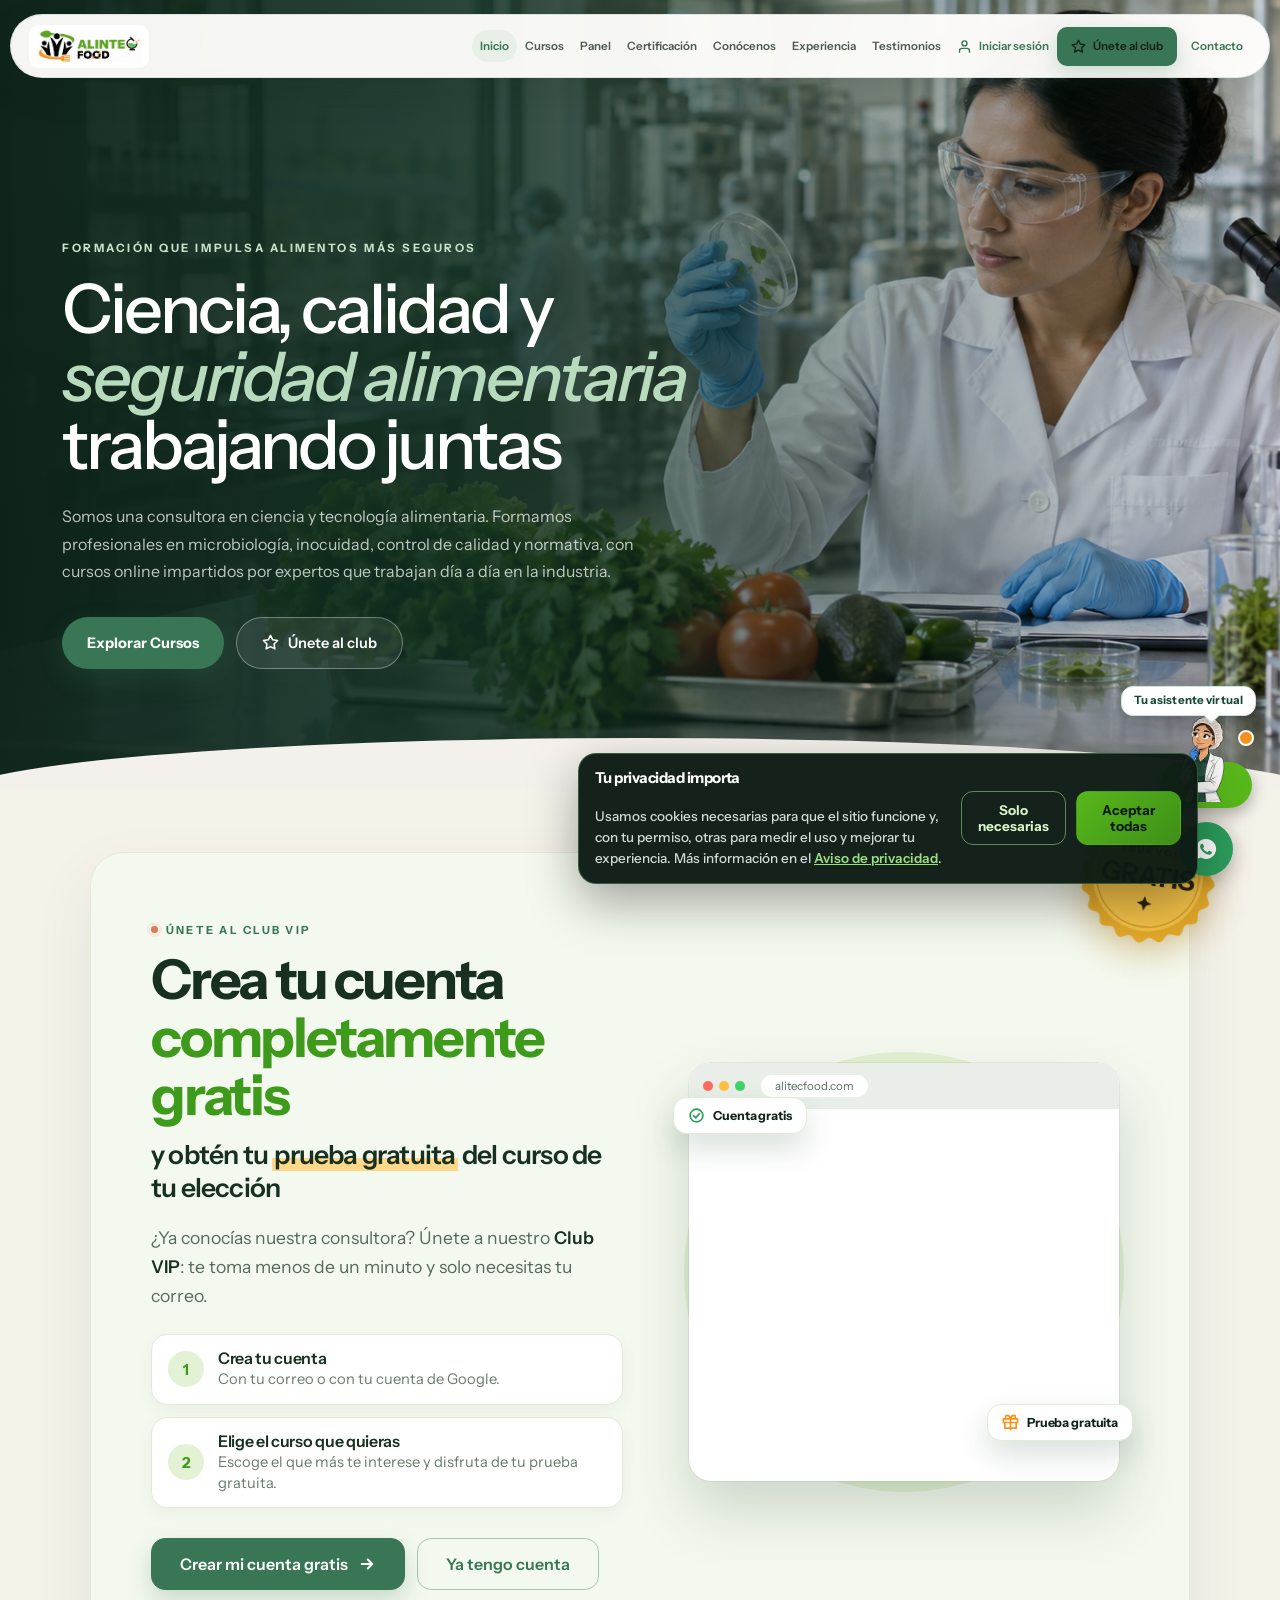
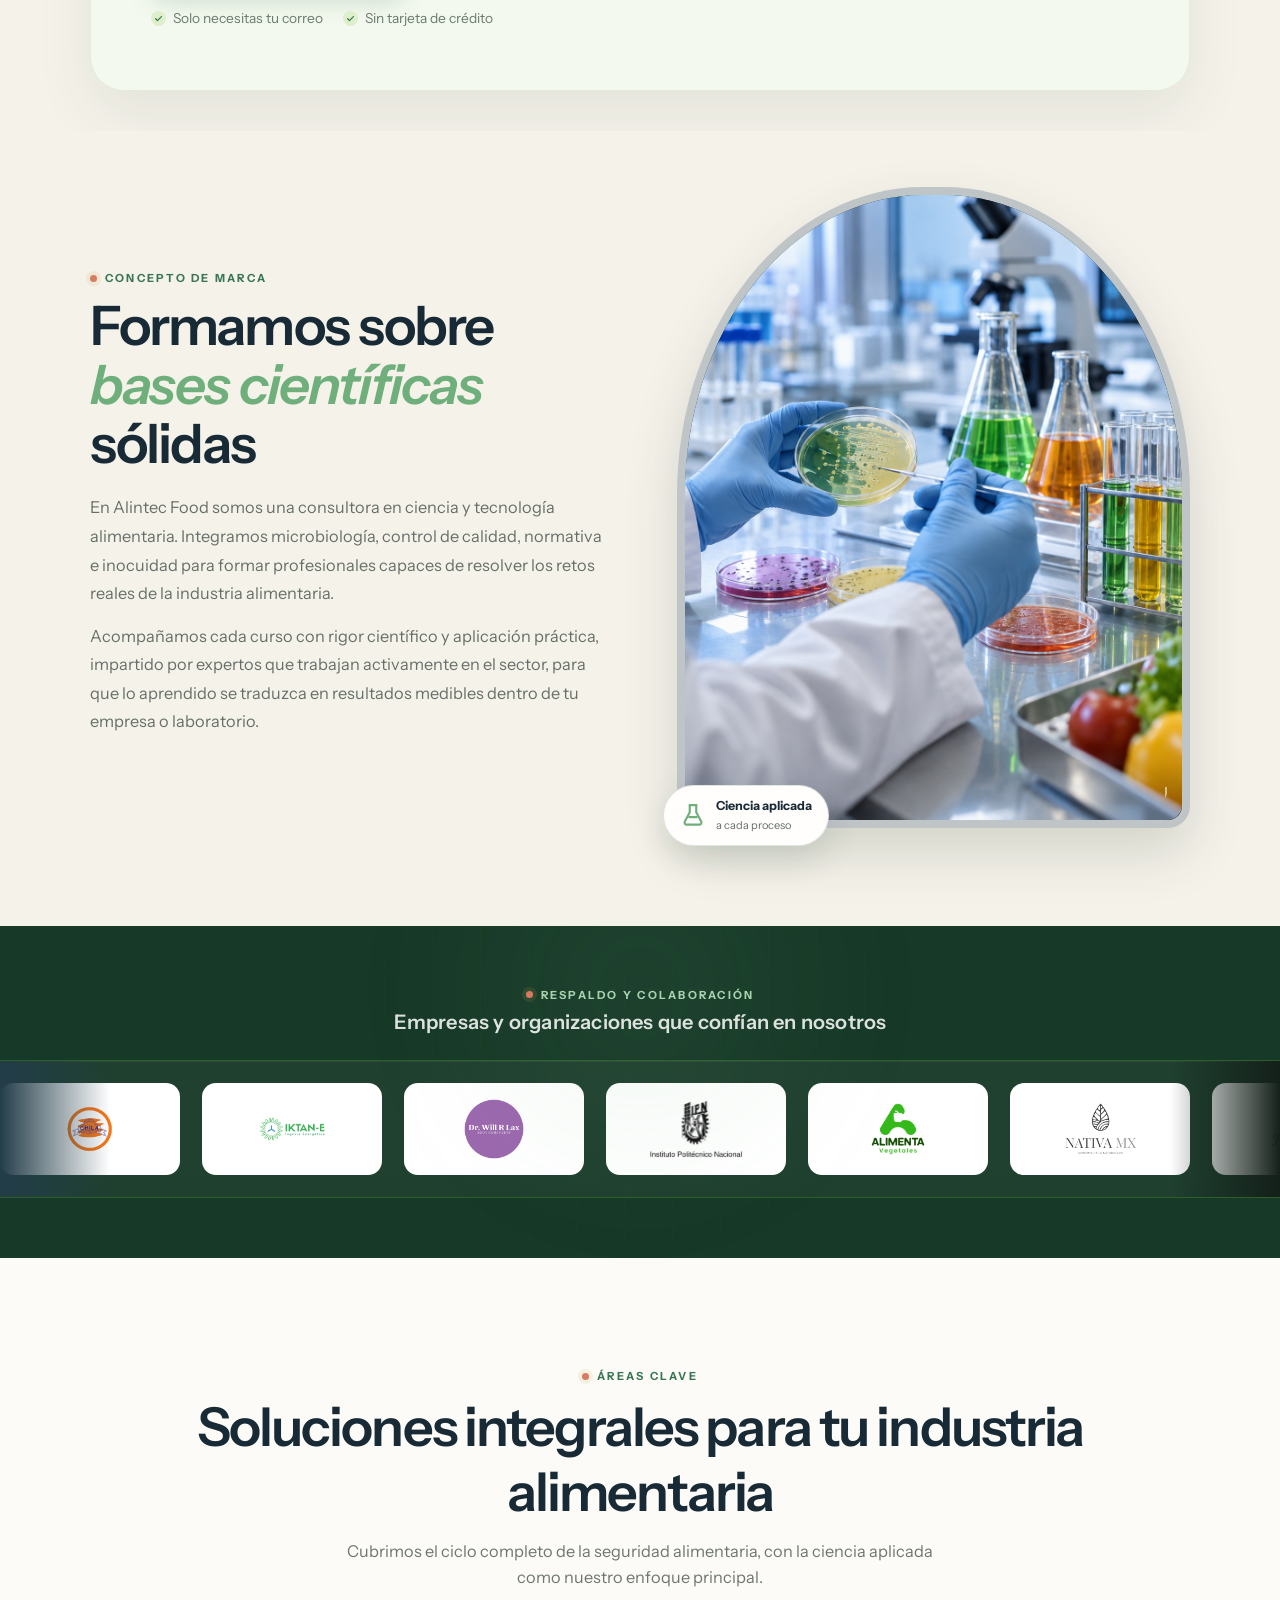
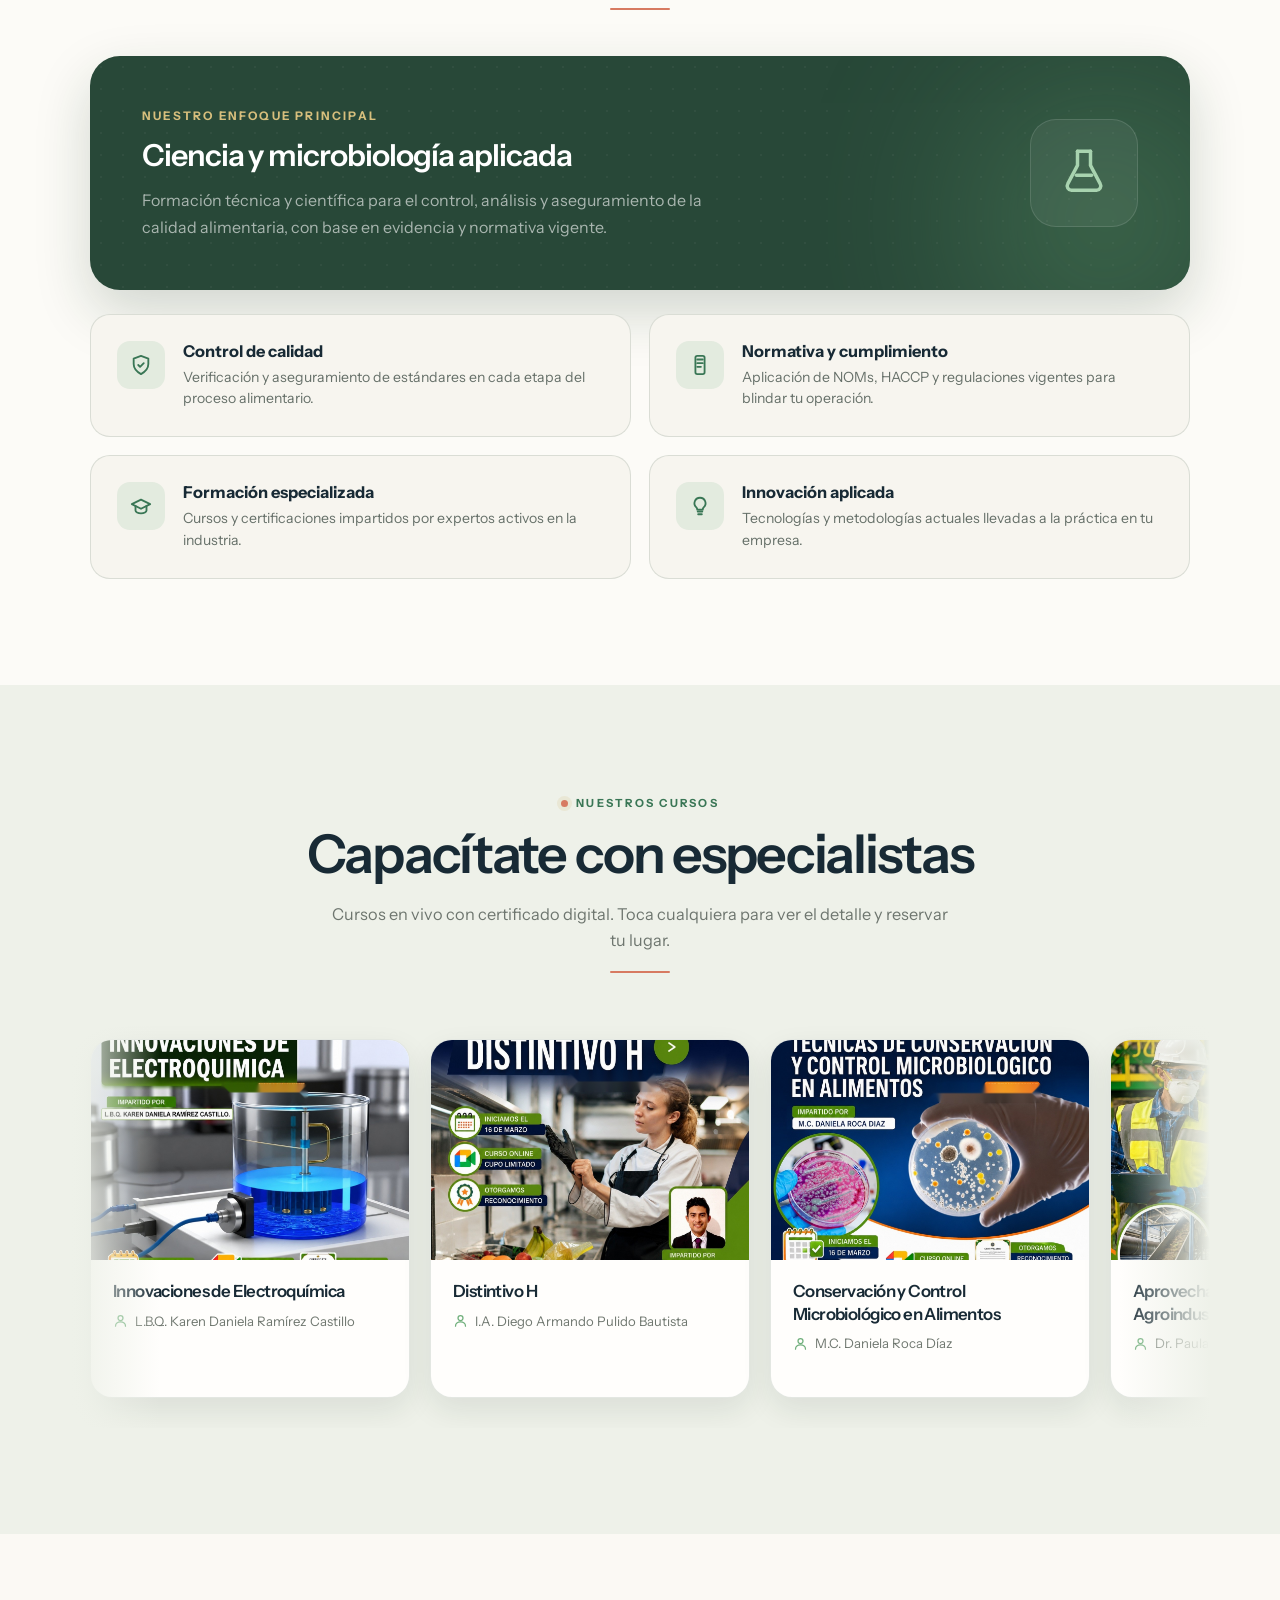
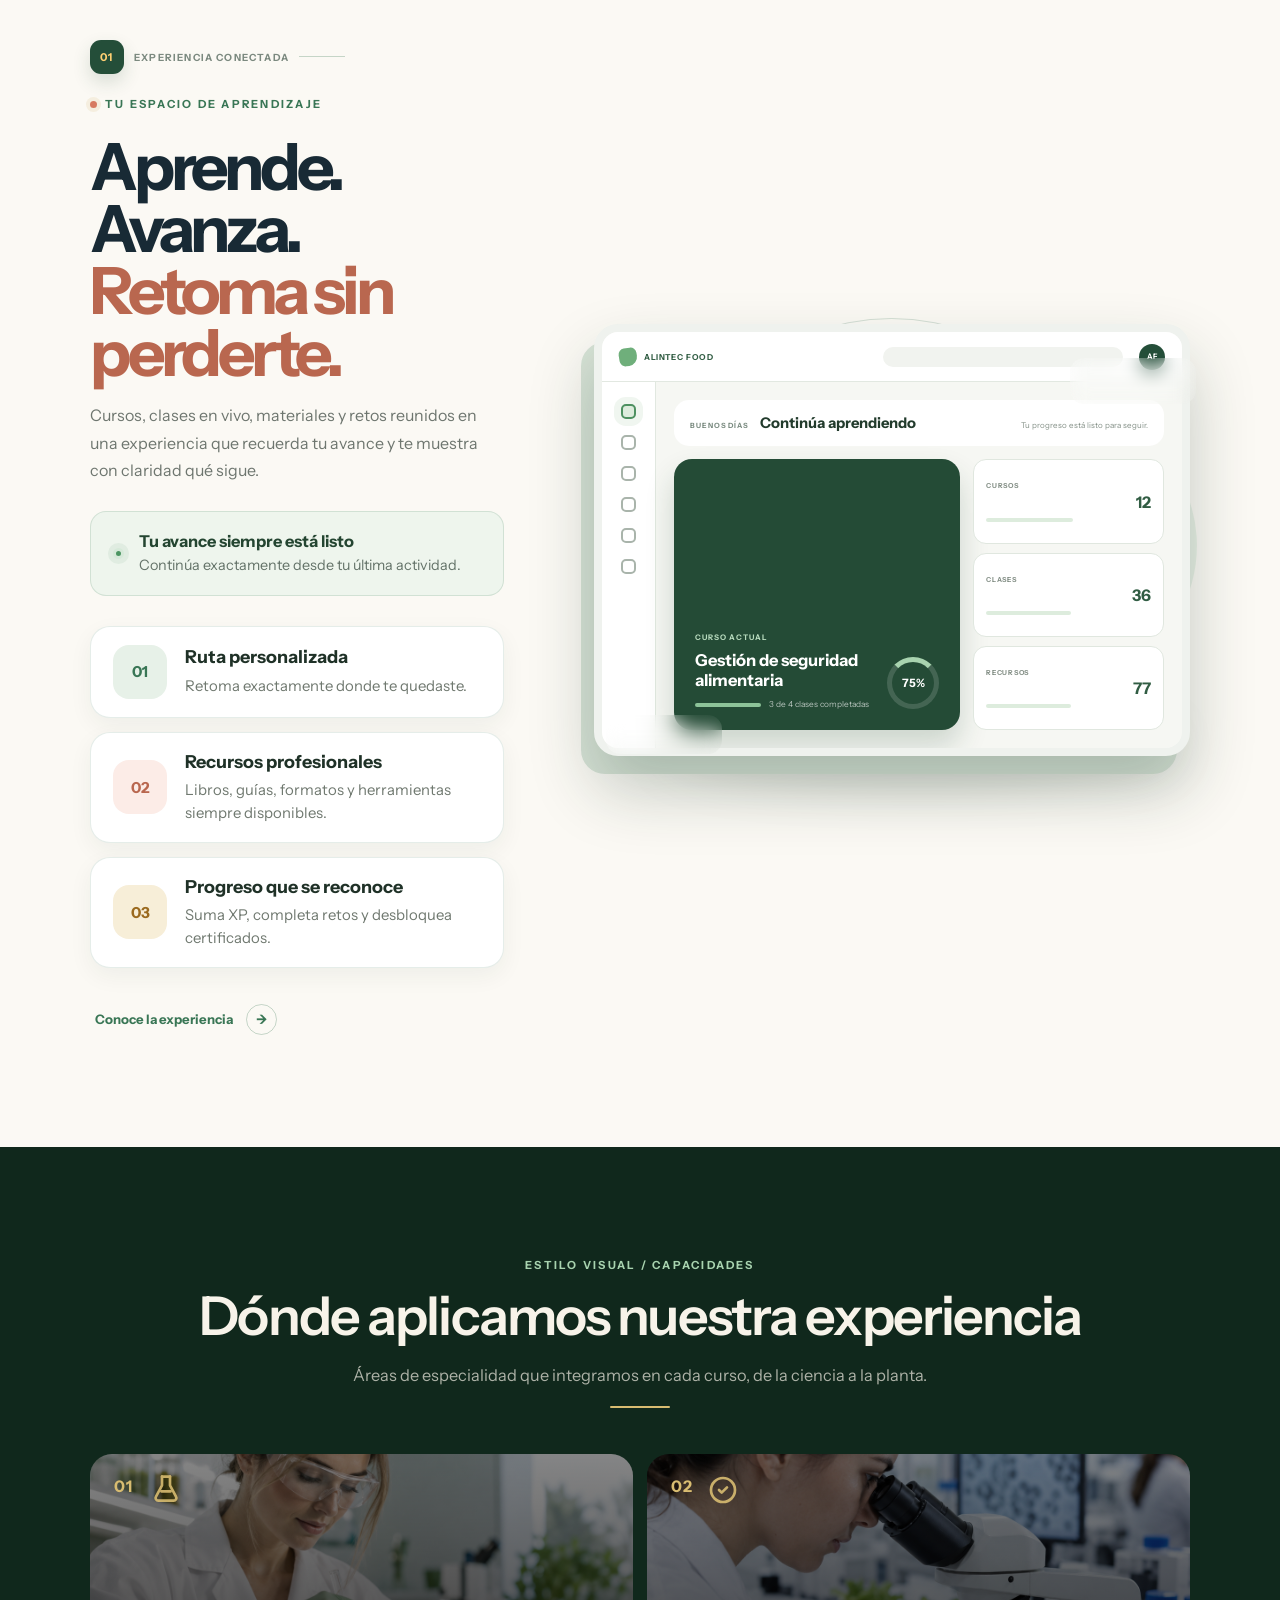
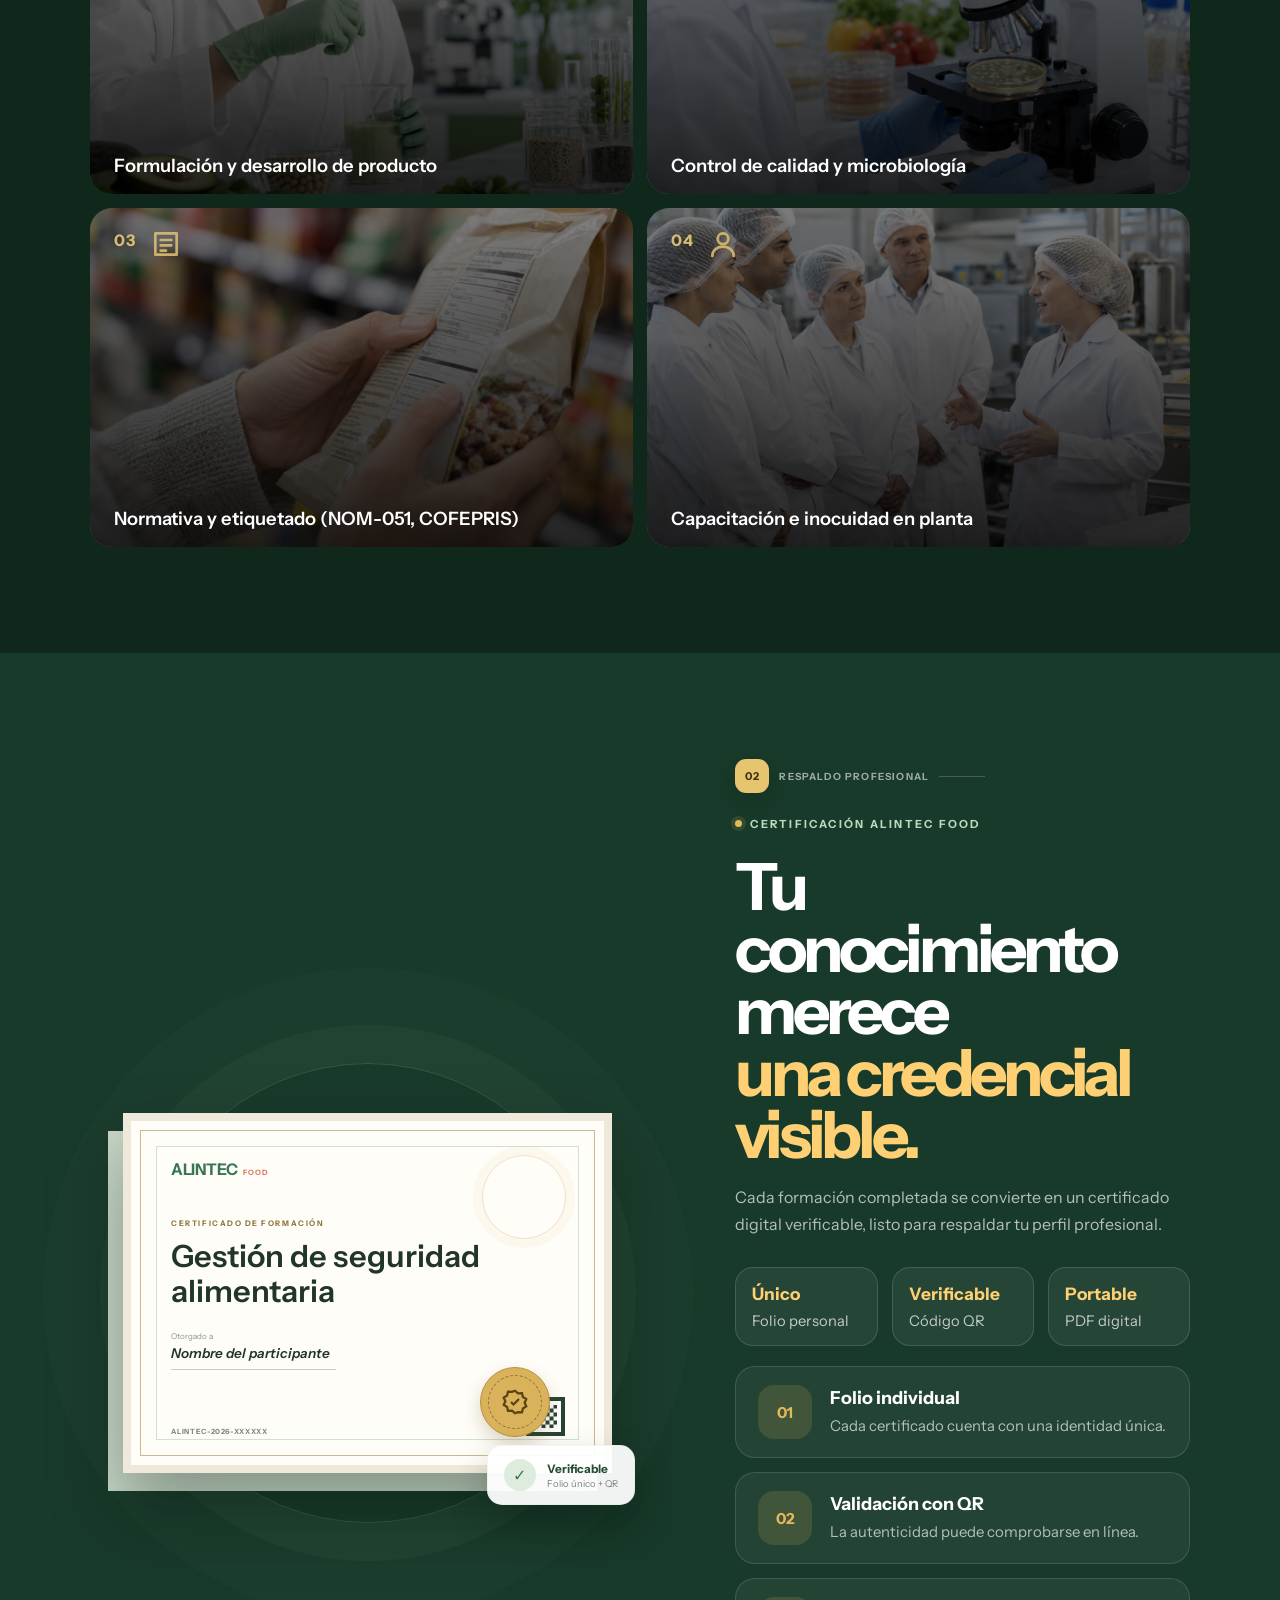
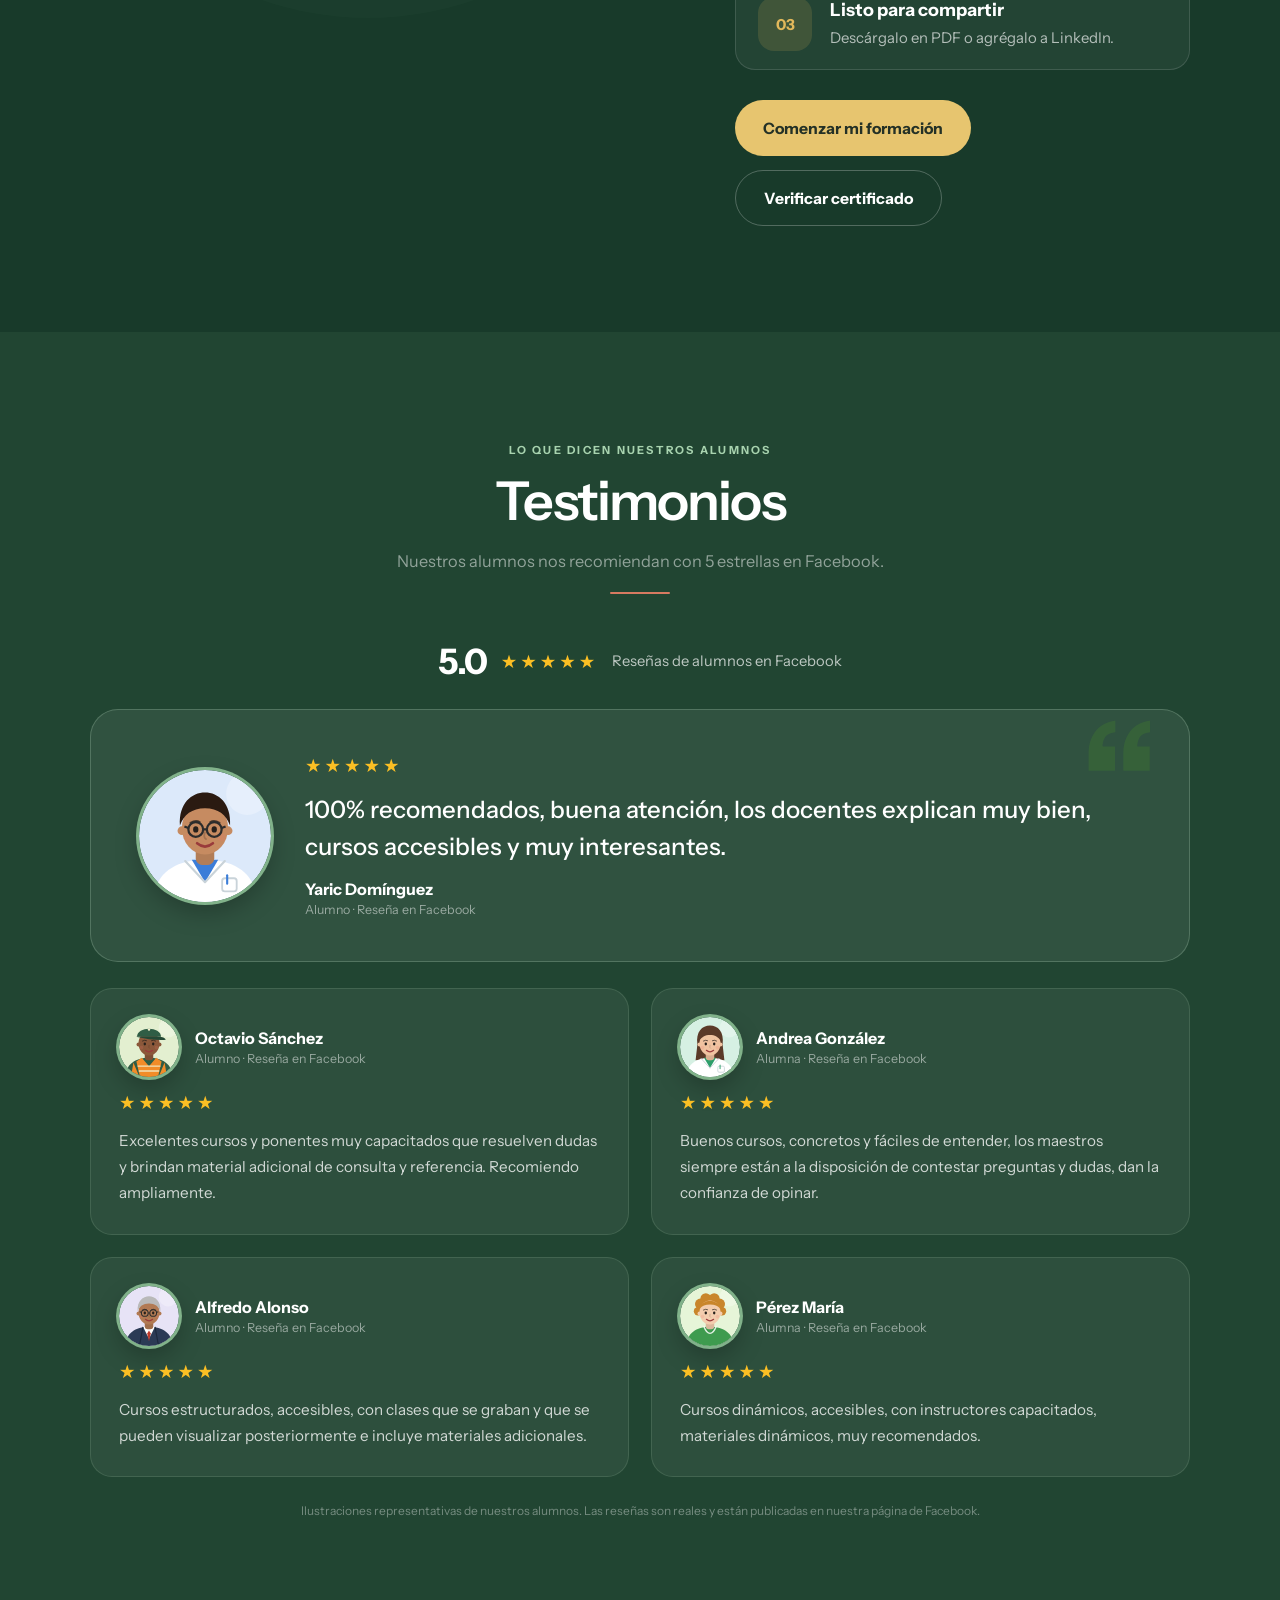
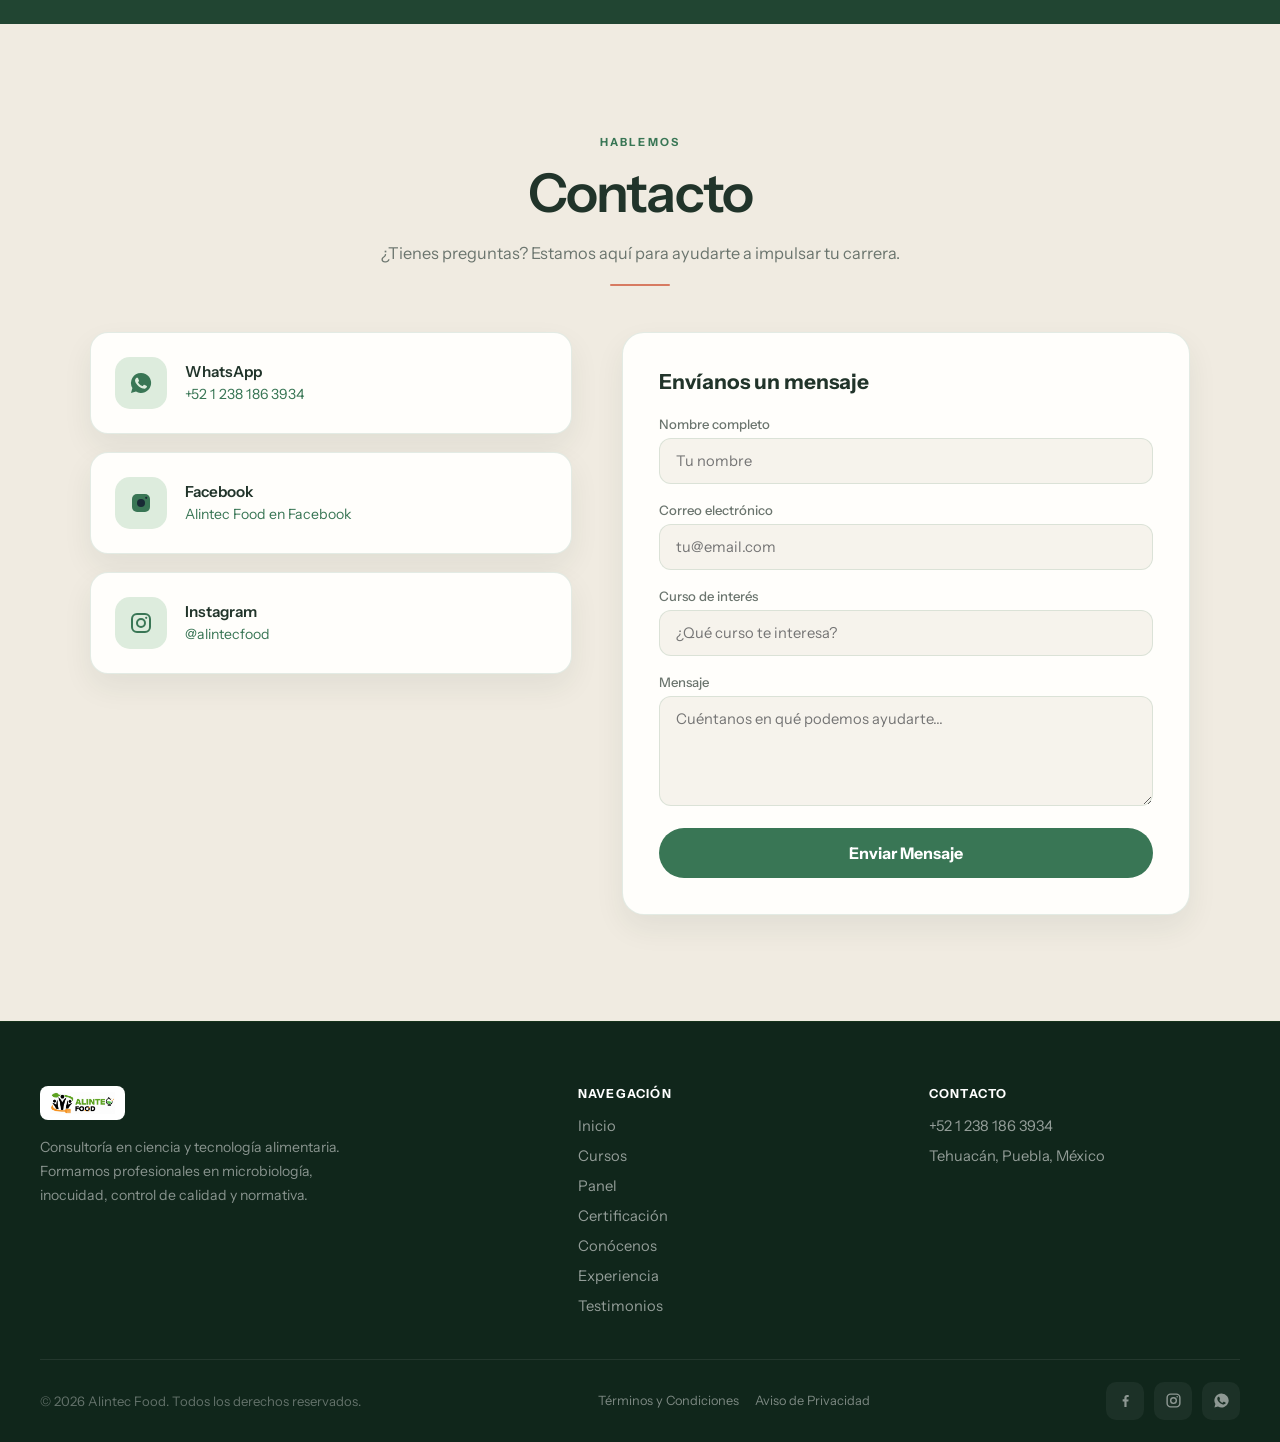
==== commit c9b4ac43: "Encuesta: desaparece al terminar y reaparece al actualizar; guardado confirmado con reintento; admin" ====
--- a/index.html
+++ b/index.html
@@ -1015,7 +1015,7 @@
   <script src="assets/js/main.js"></script>
   <script src="assets/js/avatares.js"></script>
   <script src="assets/js/cookie-consent.js" defer></script>
-  <script type="module" src="assets/js/encuesta-landing.js?v=20261005-6"></script>
+  <script type="module" src="assets/js/encuesta-landing.js?v=20261006-1"></script>
   <script src="assets/js/registro-gratis.js?v=20261005-1" defer></script>
   <script src="assets/js/chatbot-glosario.js?v=20261005-2" defer></script>
   <script src="assets/js/chatbot-landing.js?v=20261005-5" defer></script>
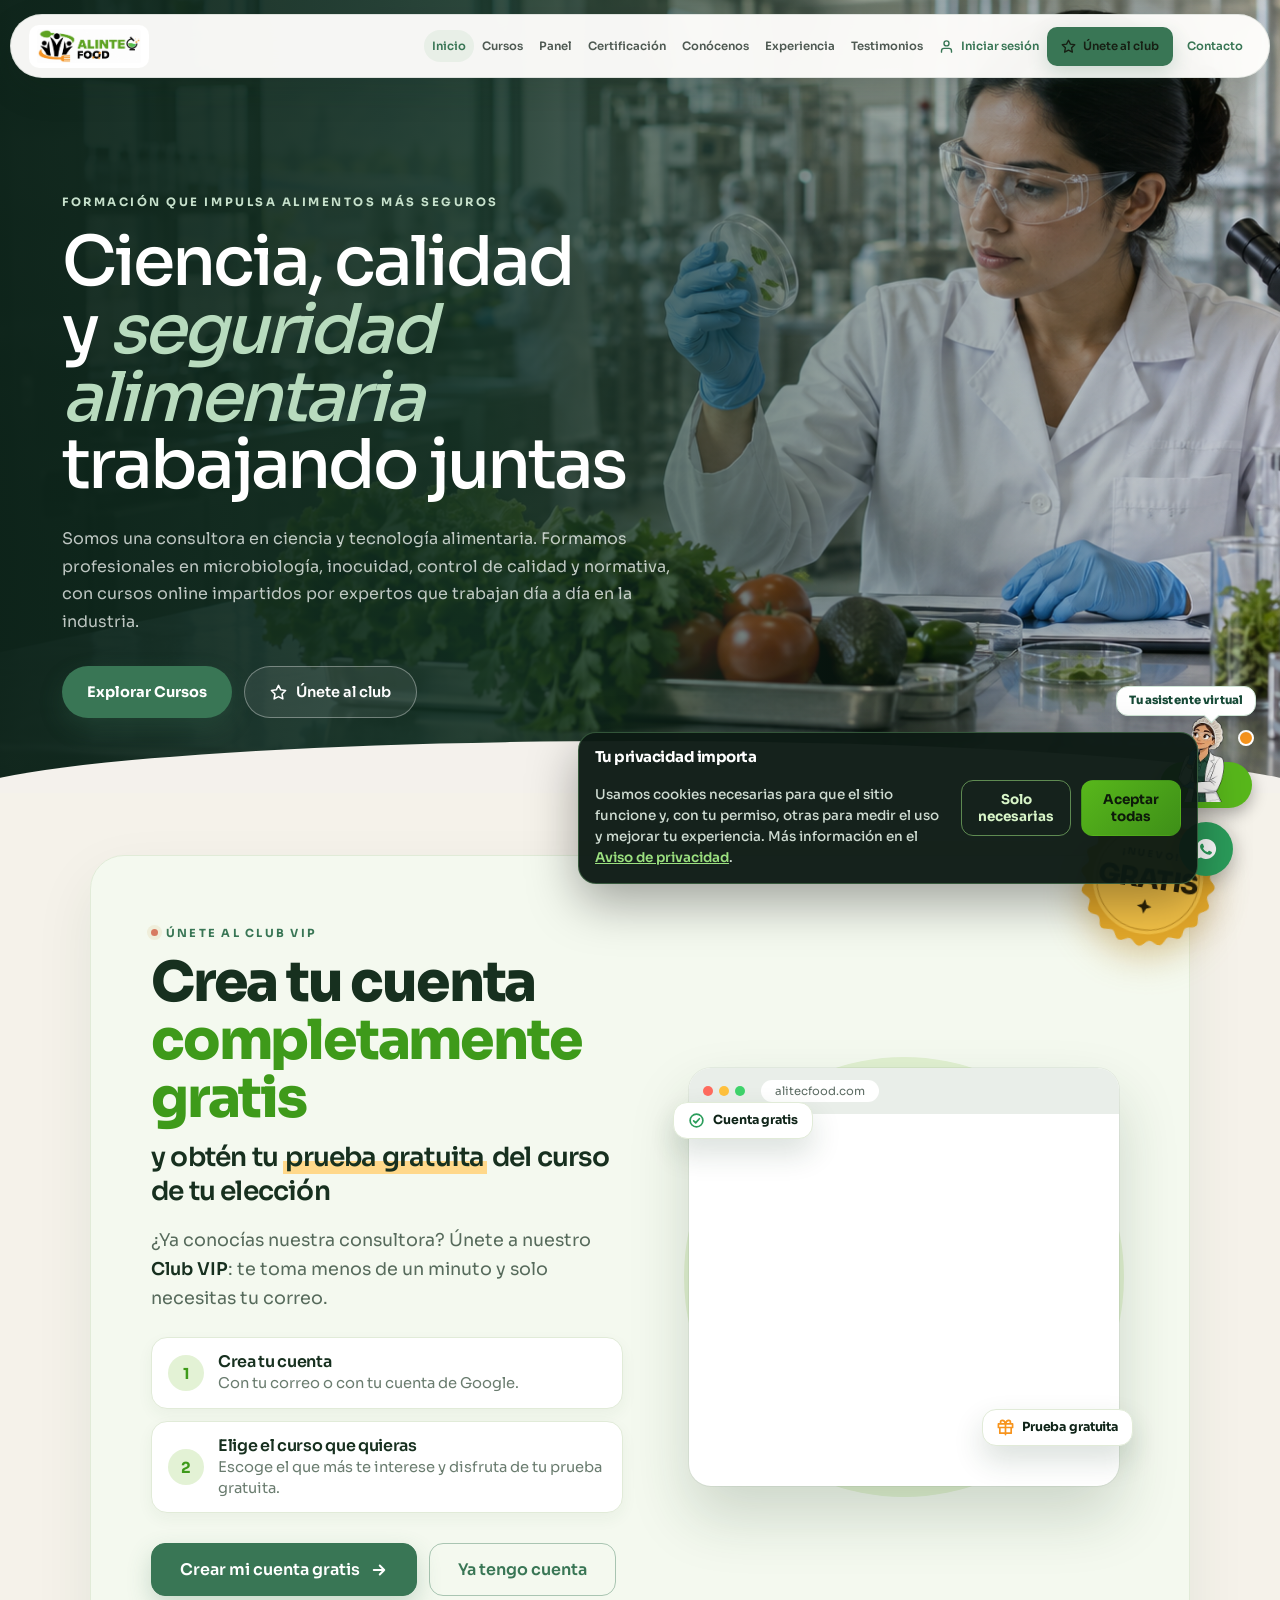
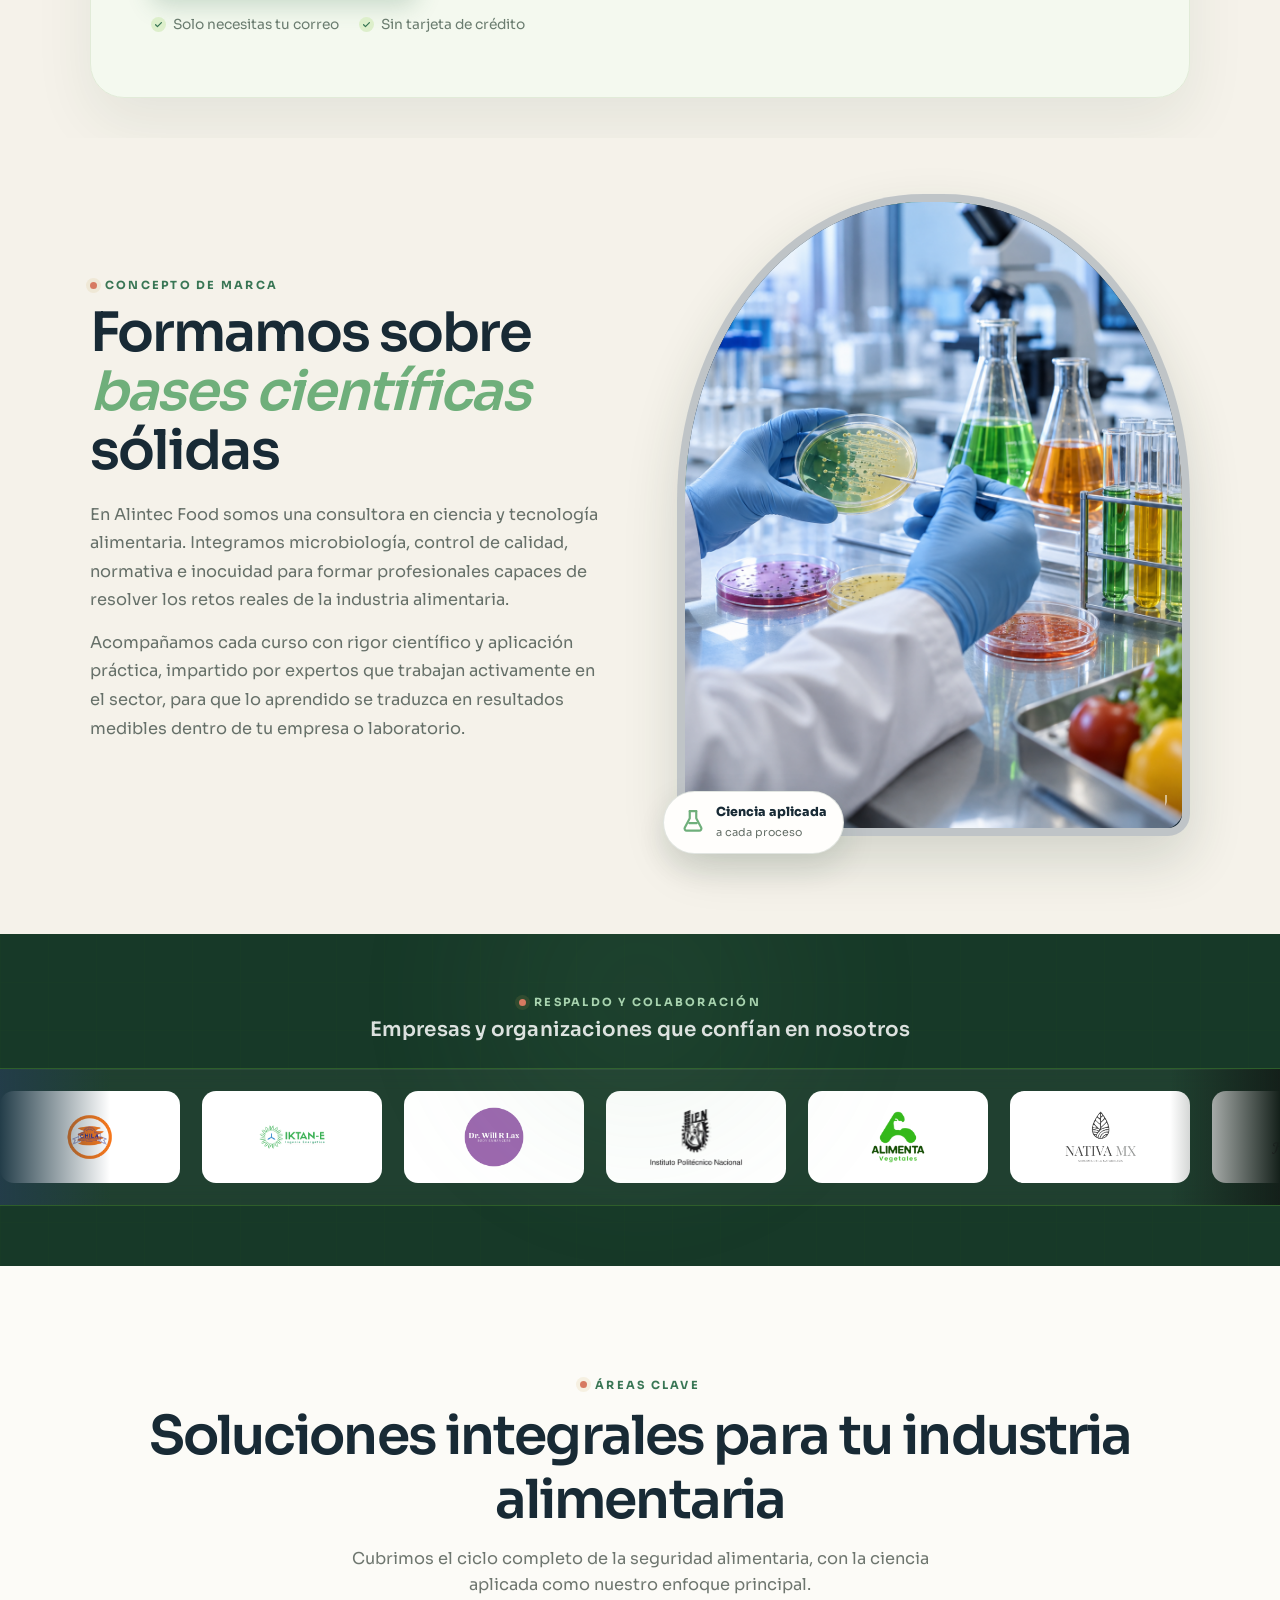
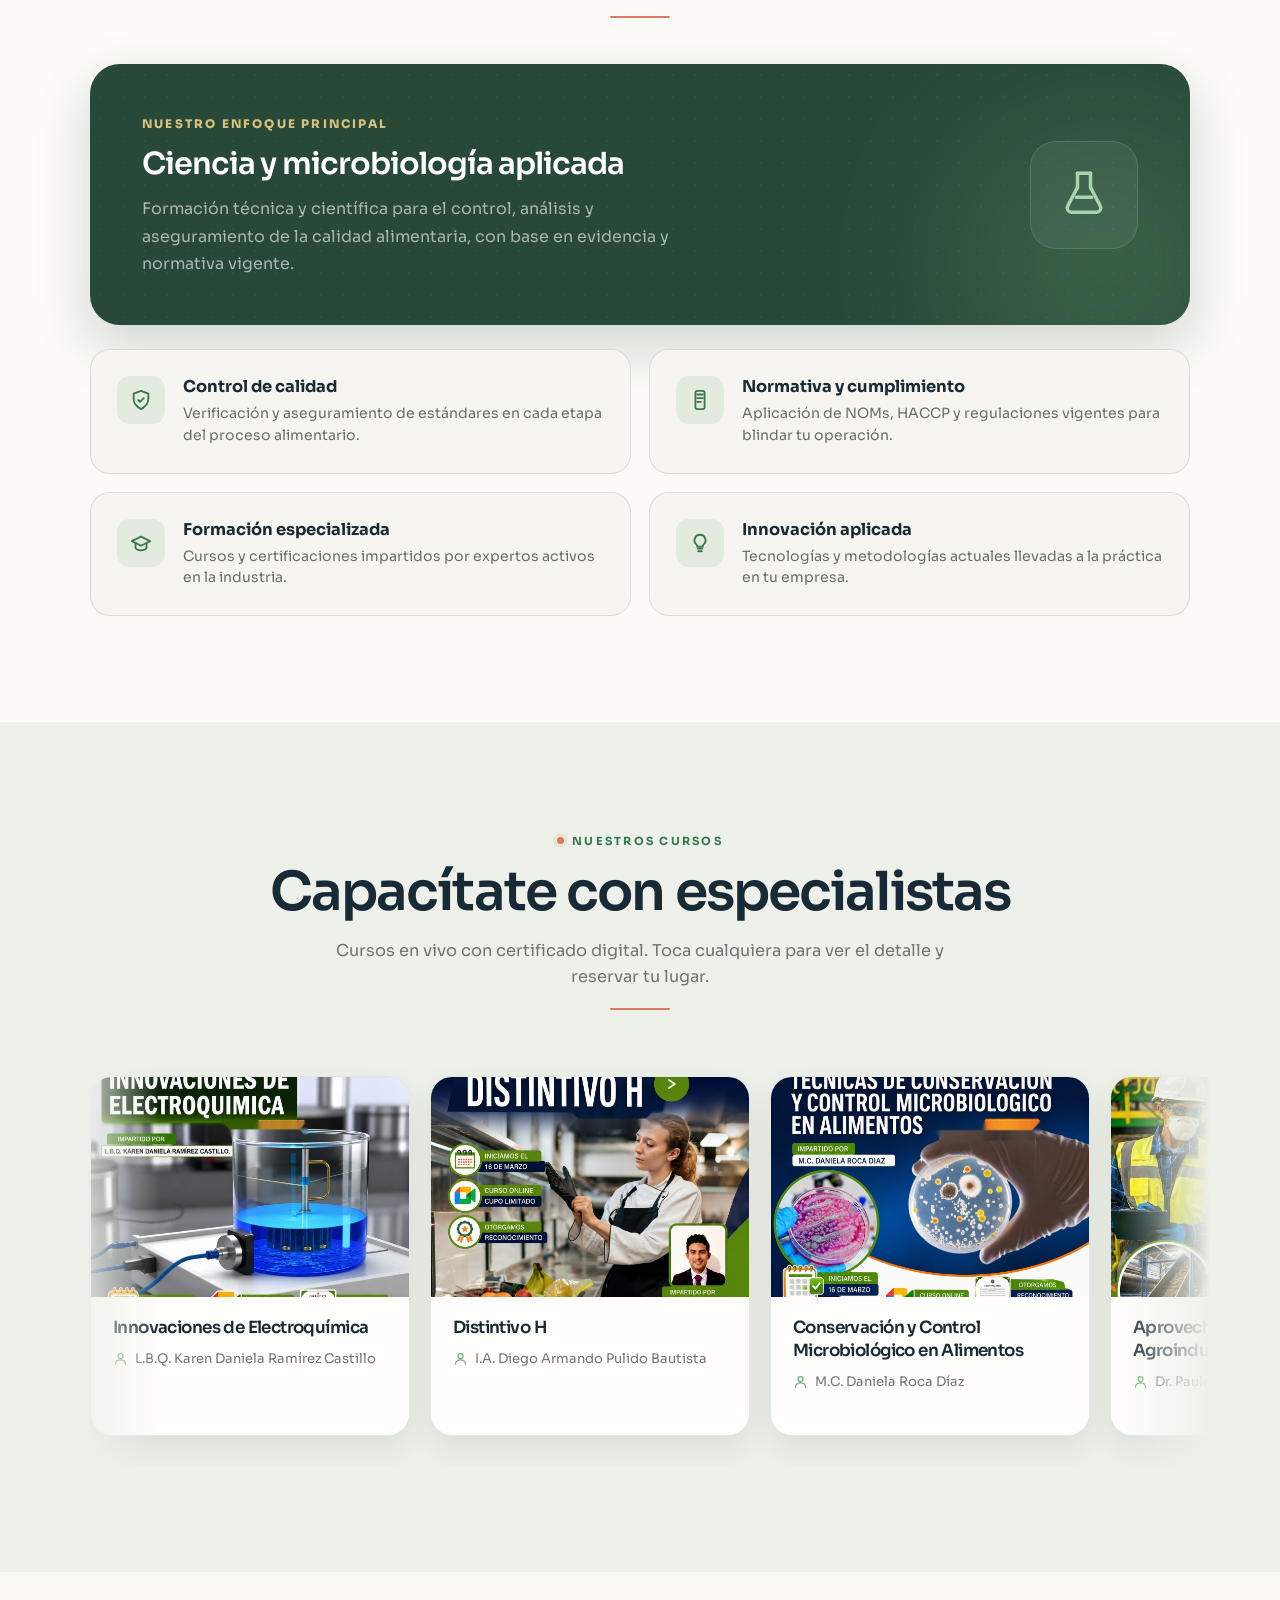
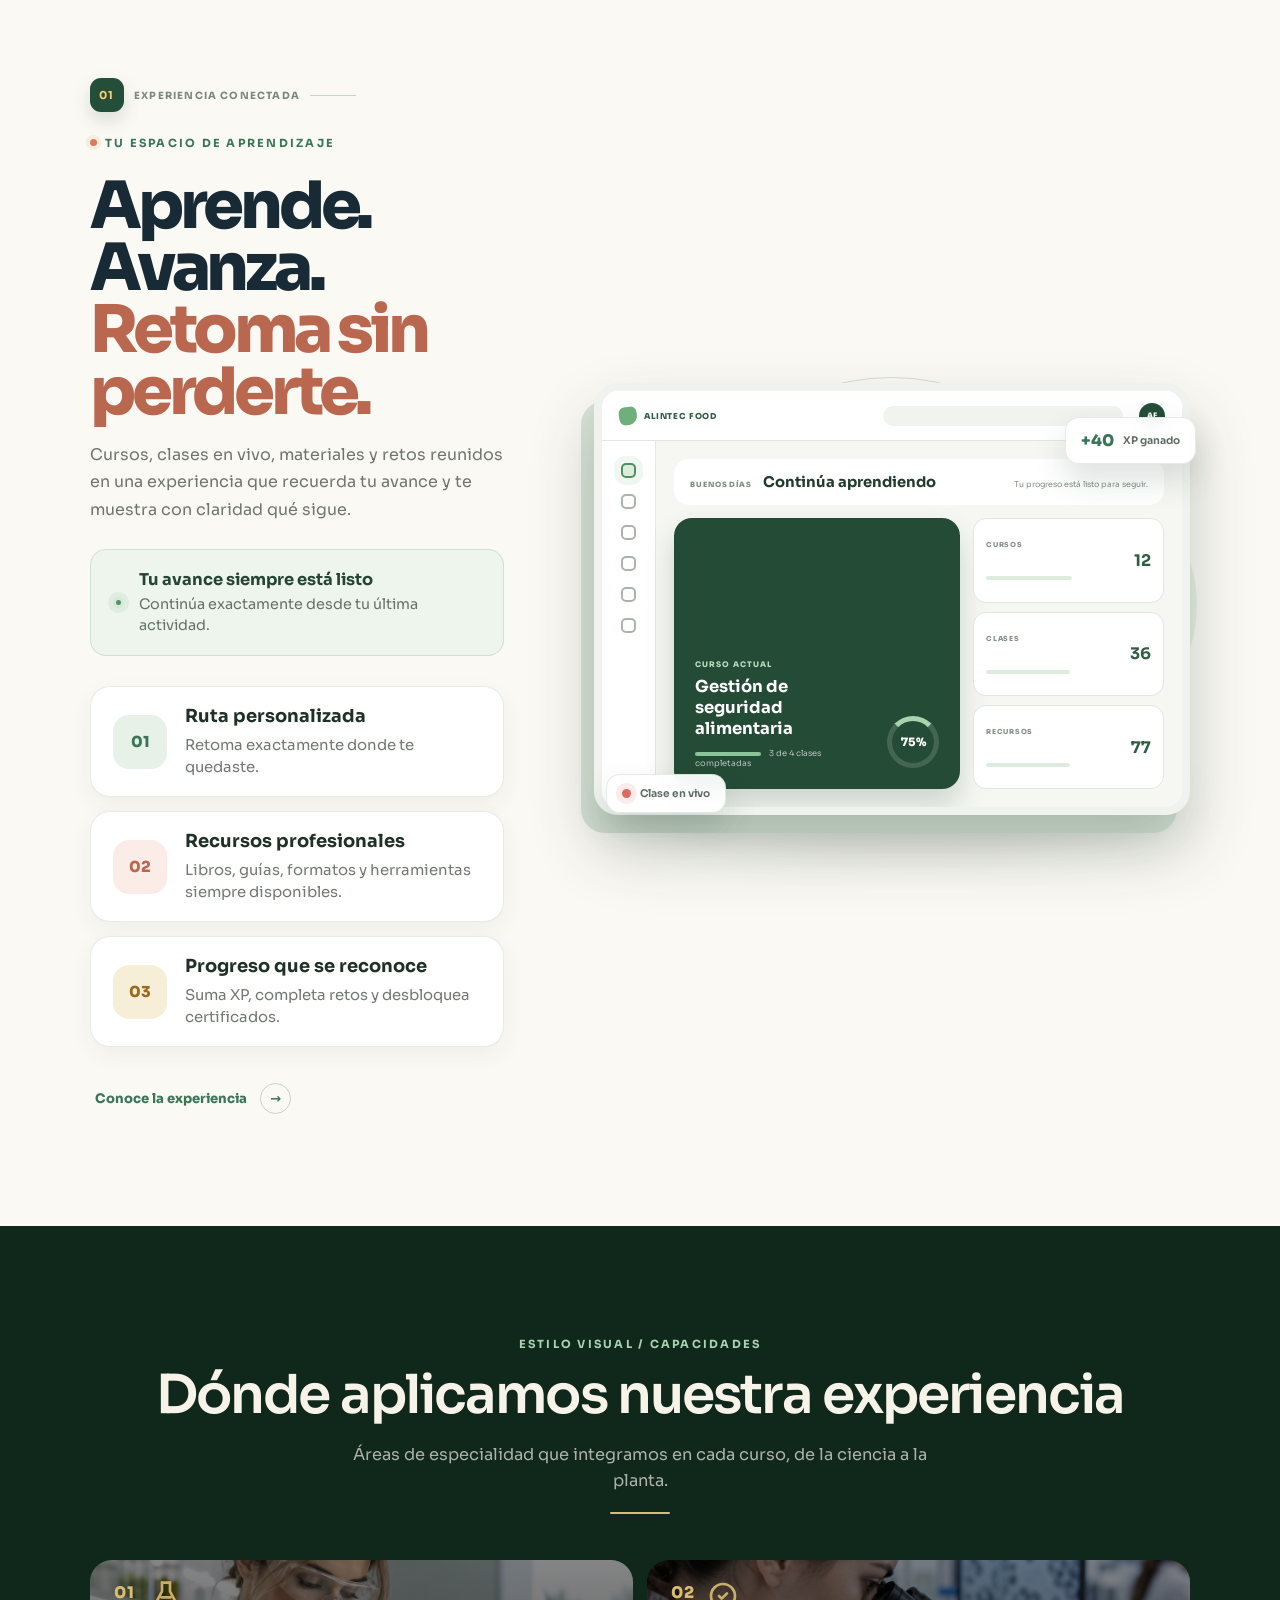
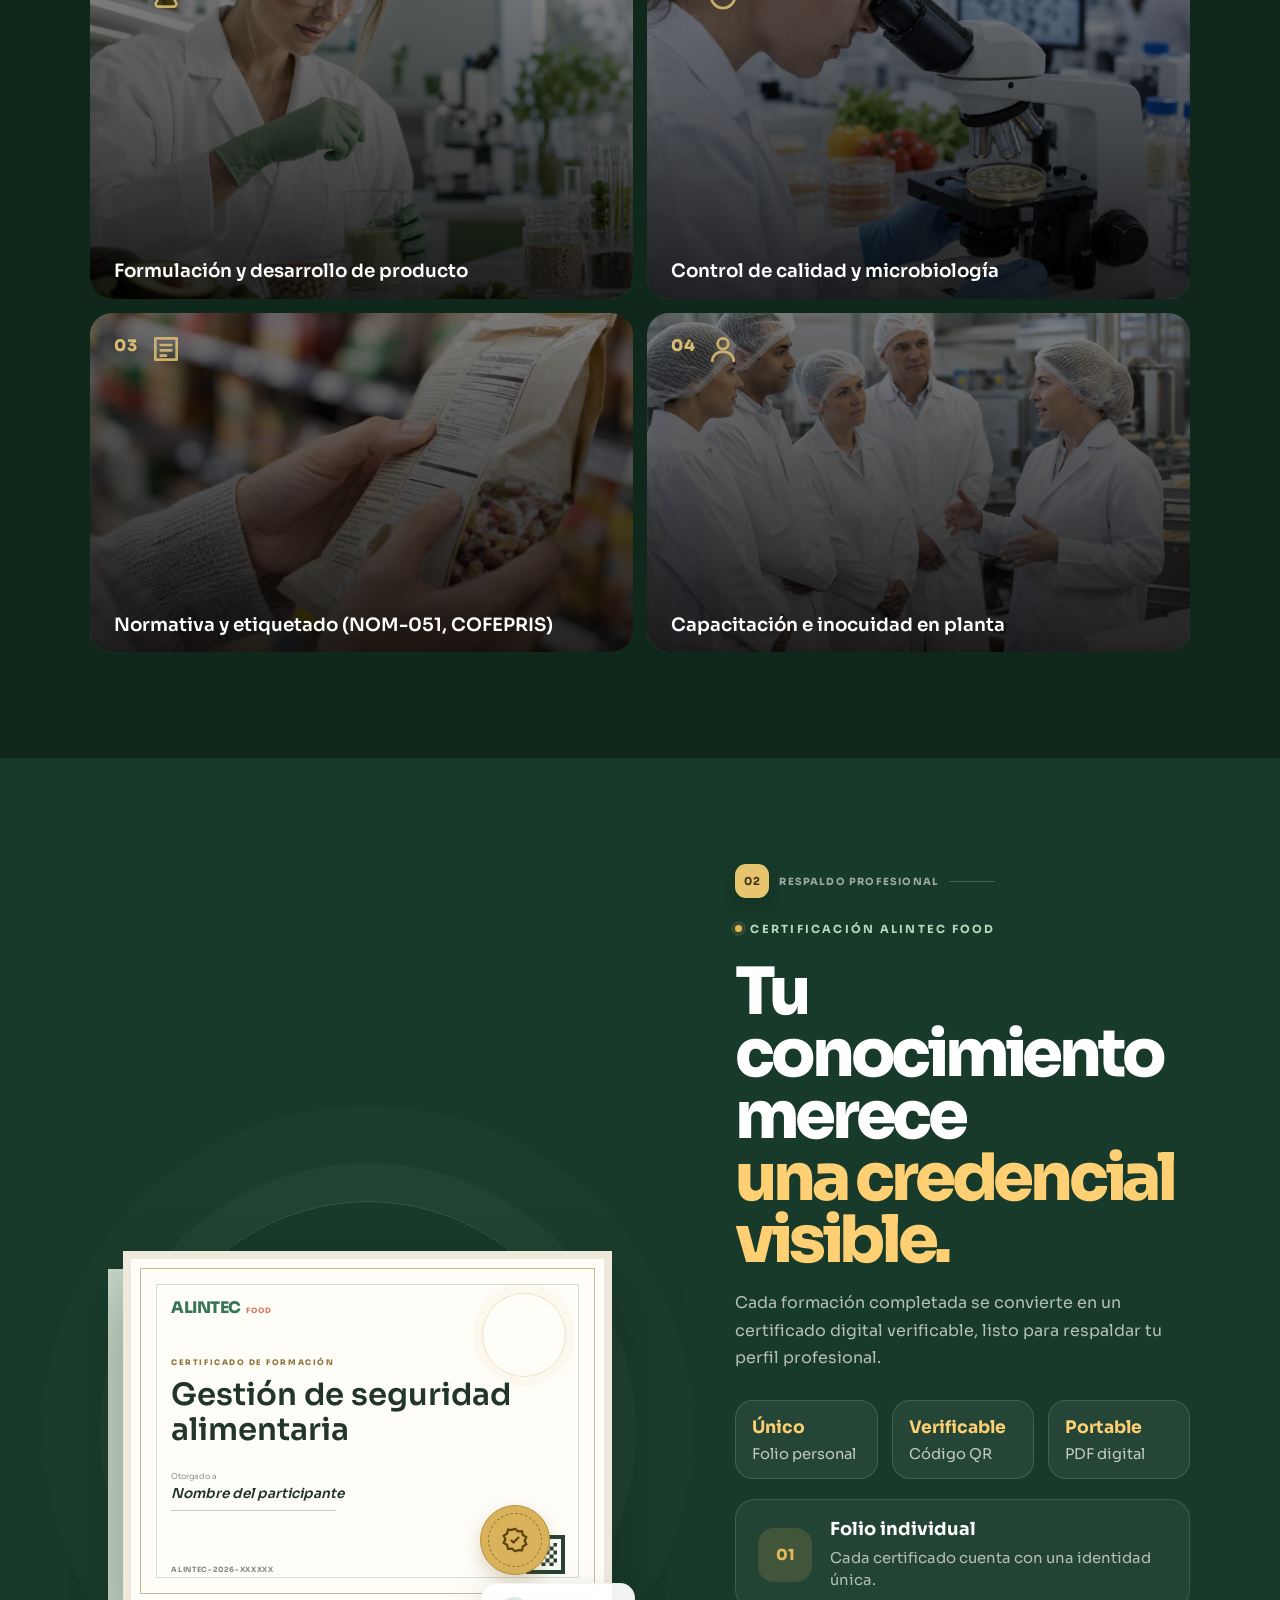
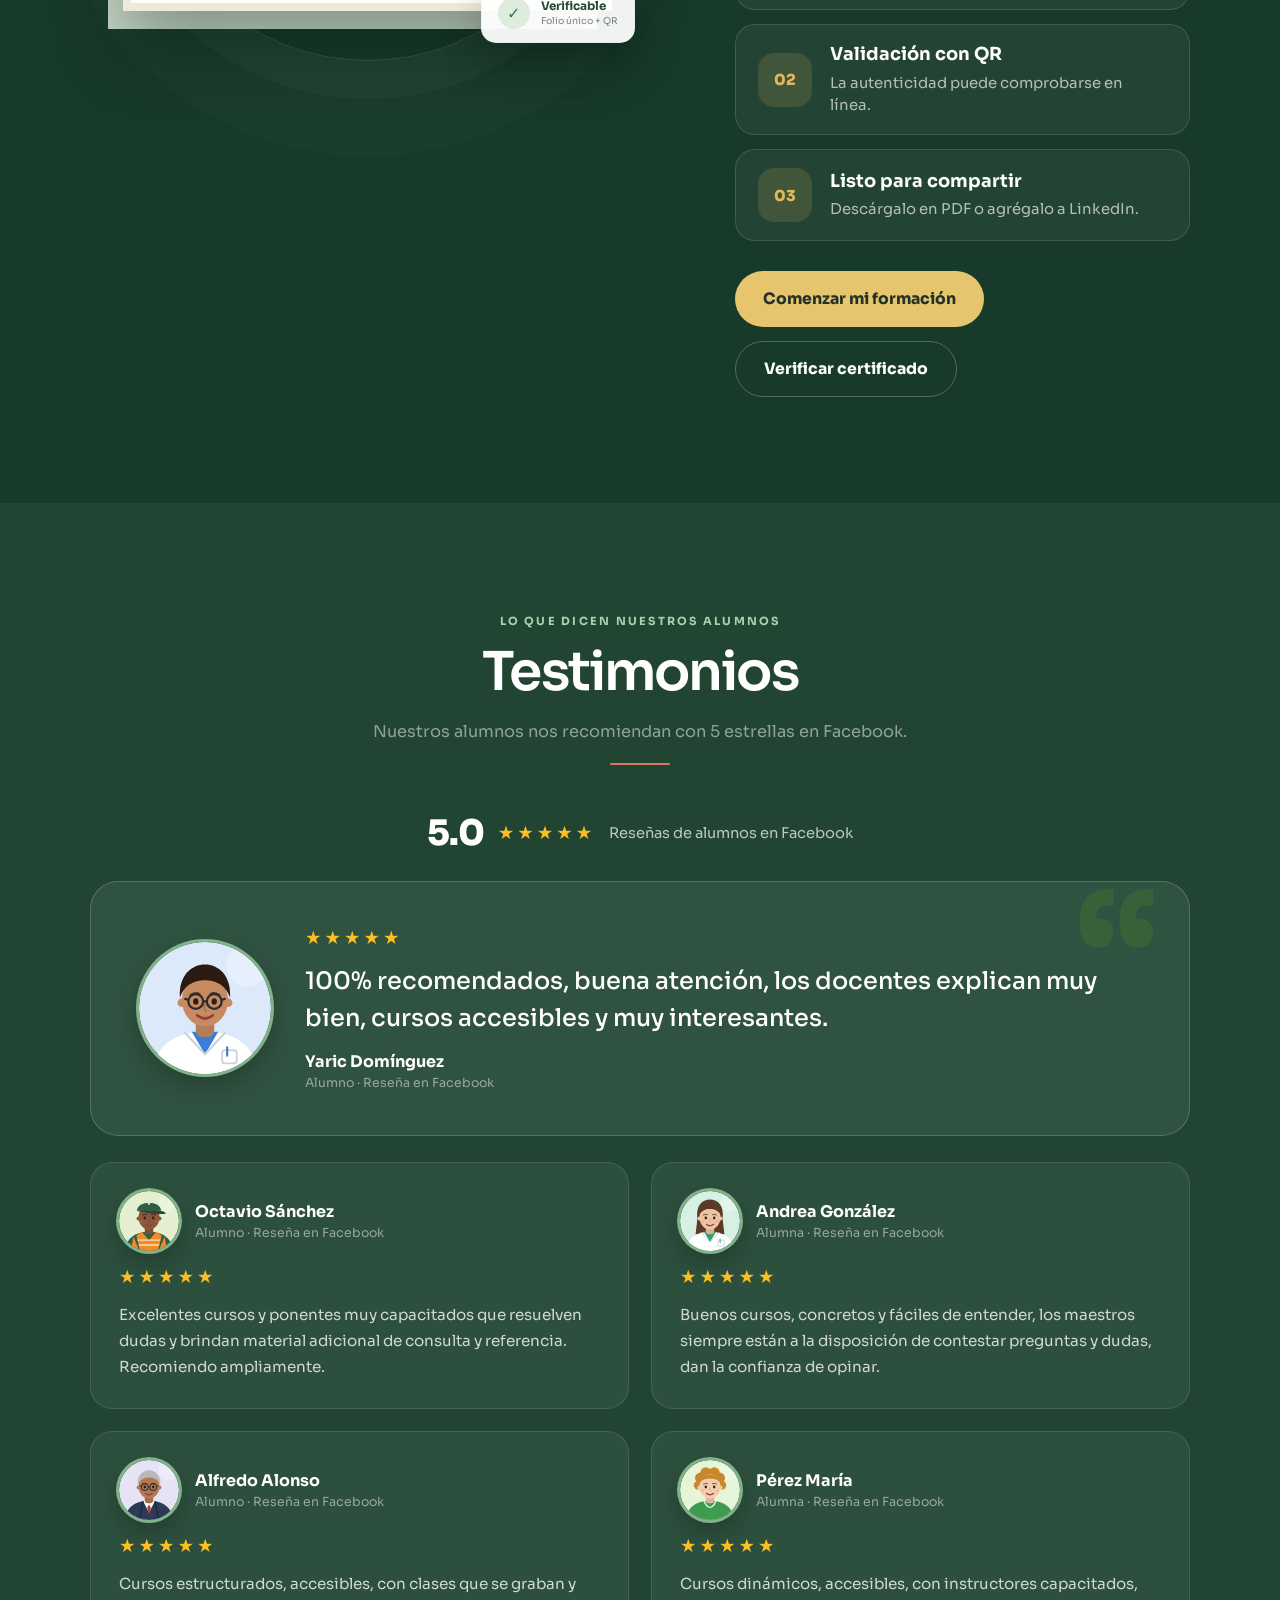
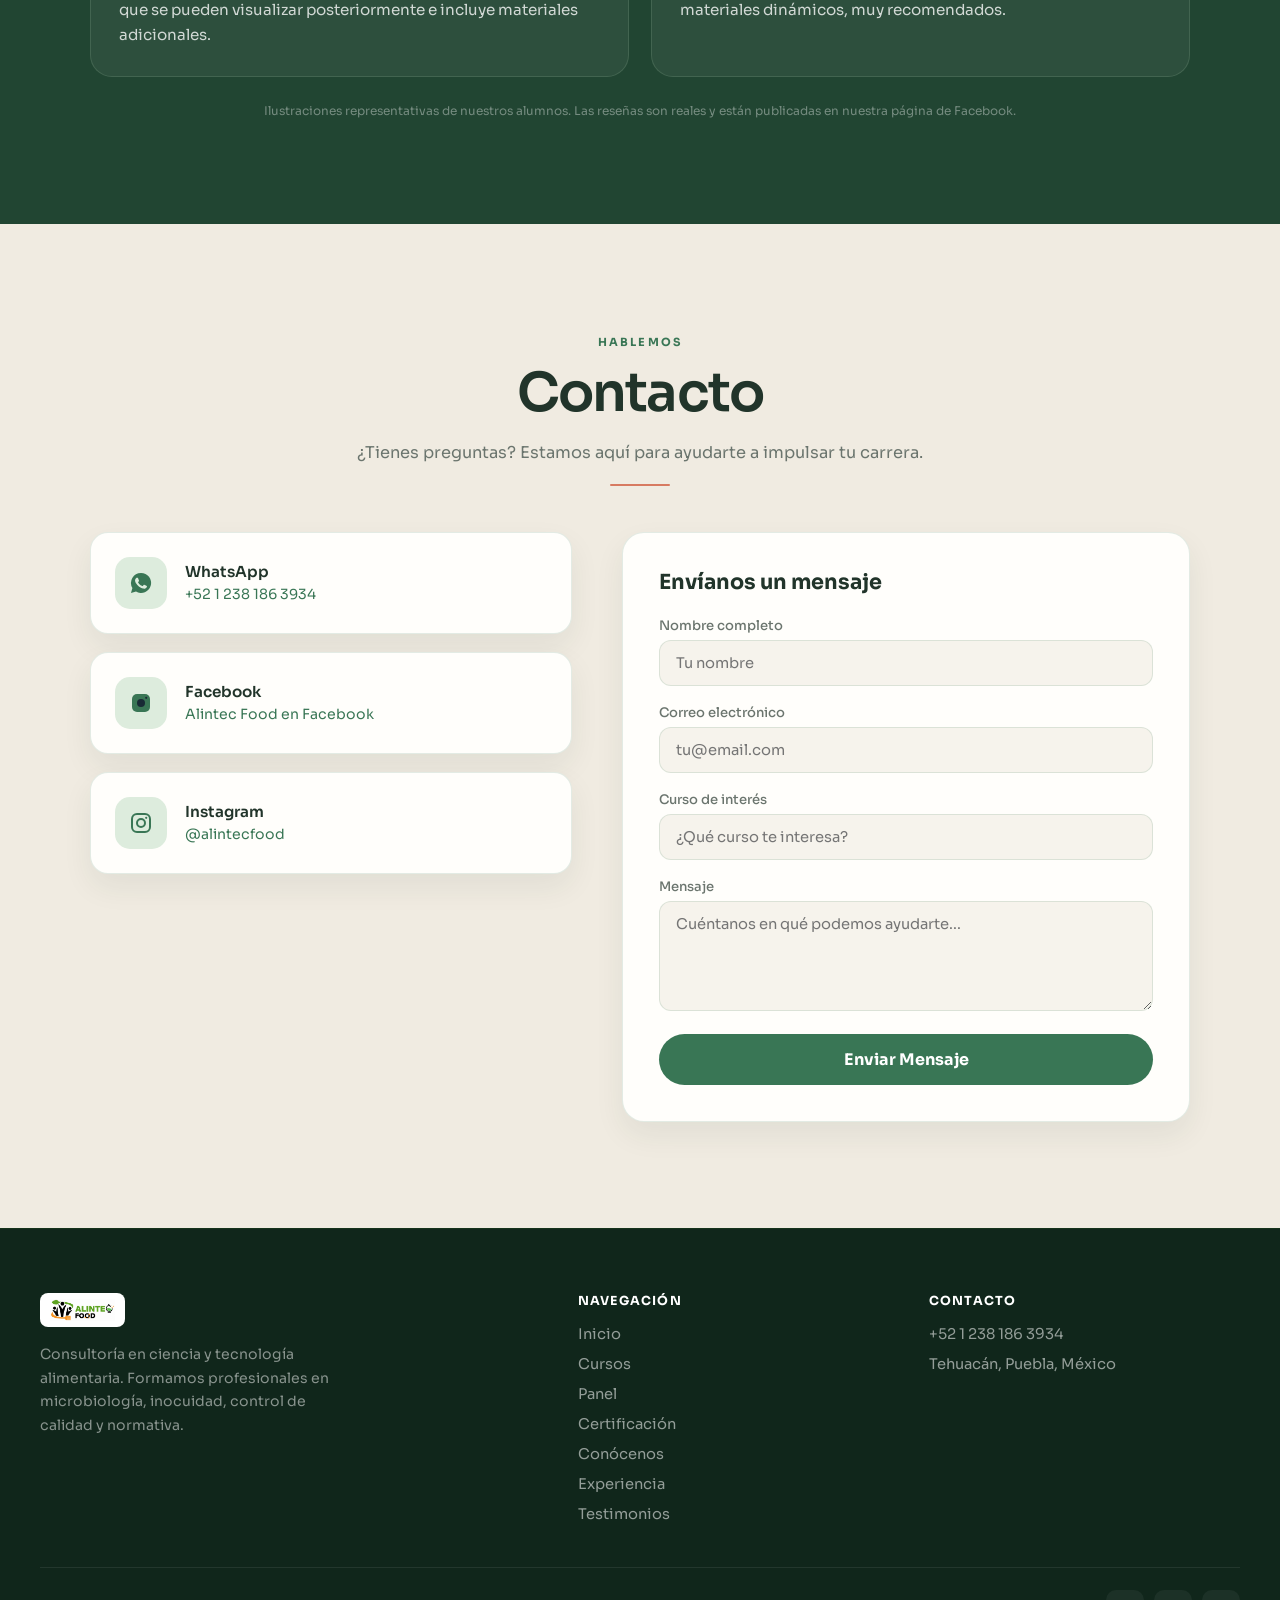
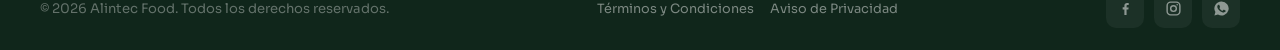
==== commit c399f8ba: "Tipografía: la página principal usa Sora en todo el texto (reemplaza Instrument Sans) (aún sin publi" ====
--- a/index.html
+++ b/index.html
@@ -8,11 +8,11 @@
   <link rel="icon" href="assets/img/favicon-alintec.png" type="image/png">
   <link rel="preconnect" href="https://fonts.googleapis.com">
   <link rel="preconnect" href="https://fonts.gstatic.com" crossorigin>
-  <link href="https://fonts.googleapis.com/css2?family=Instrument+Sans:ital,wght@0,400;0,500;0,600;0,700;1,400;1,500&display=swap" rel="stylesheet">
-  <link rel="stylesheet" href="assets/css/styles.css?v=20261005-12">
-  <link rel="stylesheet" href="assets/css/registro-gratis.css?v=20261005-9">
-  <link rel="stylesheet" href="assets/css/encuesta.css?v=20261005-6">
-  <link rel="stylesheet" href="assets/css/chatbot.css?v=20261005-3">
+  <link href="https://fonts.googleapis.com/css2?family=Sora:wght@300;400;500;600;700;800&display=swap" rel="stylesheet">
+  <link rel="stylesheet" href="assets/css/styles.css?v=20261006-2">
+  <link rel="stylesheet" href="assets/css/registro-gratis.css?v=20261006-1">
+  <link rel="stylesheet" href="assets/css/encuesta.css?v=20261006-1">
+  <link rel="stylesheet" href="assets/css/chatbot.css?v=20261006-1">
 </head>
 <body>
 
@@ -164,7 +164,7 @@
           <polygon points="210.2,110.0 208.9,113.9 205.7,117.5 202.4,120.9 200.7,124.4 201.2,128.1 203.3,132.4 205.3,136.9 205.3,141.0 202.9,144.3 198.7,146.7 194.5,148.9 191.8,151.7 191.2,155.5 191.9,160.2 192.3,165.0 191.1,168.9 187.7,171.3 183.0,172.3 178.3,173.1 174.9,174.9 173.1,178.3 172.3,183.0 171.3,187.7 168.9,191.1 165.0,192.3 160.2,191.9 155.5,191.2 151.7,191.8 148.9,194.5 146.7,198.7 144.3,202.9 141.0,205.3 136.9,205.3 132.4,203.3 128.1,201.2 124.4,200.7 120.9,202.4 117.5,205.7 113.9,208.9 110.0,210.2 106.1,208.9 102.5,205.7 99.1,202.4 95.6,200.7 91.9,201.2 87.6,203.3 83.1,205.3 79.0,205.3 75.7,202.9 73.3,198.7 71.1,194.5 68.3,191.8 64.5,191.2 59.8,191.9 55.0,192.3 51.1,191.1 48.7,187.7 47.7,183.0 46.9,178.3 45.1,174.9 41.7,173.1 37.0,172.3 32.3,171.3 28.9,168.9 27.7,165.0 28.1,160.2 28.8,155.5 28.2,151.7 25.5,148.9 21.3,146.7 17.1,144.3 14.7,141.0 14.7,136.9 16.7,132.4 18.8,128.1 19.3,124.4 17.6,120.9 14.3,117.5 11.1,113.9 9.8,110.0 11.1,106.1 14.3,102.5 17.6,99.1 19.3,95.6 18.8,91.9 16.7,87.6 14.7,83.1 14.7,79.0 17.1,75.7 21.3,73.3 25.5,71.1 28.2,68.3 28.8,64.5 28.1,59.8 27.7,55.0 28.9,51.1 32.3,48.7 37.0,47.7 41.7,46.9 45.1,45.1 46.9,41.7 47.7,37.0 48.7,32.3 51.1,28.9 55.0,27.7 59.8,28.1 64.5,28.8 68.3,28.2 71.1,25.5 73.3,21.3 75.7,17.1 79.0,14.7 83.1,14.7 87.6,16.7 91.9,18.8 95.6,19.3 99.1,17.6 102.5,14.3 106.1,11.1 110.0,9.8 113.9,11.1 117.5,14.3 120.9,17.6 124.4,19.3 128.1,18.8 132.4,16.7 136.9,14.7 141.0,14.7 144.3,17.1 146.7,21.3 148.9,25.5 151.7,28.2 155.5,28.8 160.2,28.1 165.0,27.7 168.9,28.9 171.3,32.3 172.3,37.0 173.1,41.7 174.9,45.1 178.3,46.9 183.0,47.7 187.7,48.7 191.1,51.1 192.3,55.0 191.9,59.8 191.2,64.5 191.8,68.3 194.5,71.1 198.7,73.3 202.9,75.7 205.3,79.0 205.3,83.1 203.3,87.6 201.2,91.9 200.7,95.6 202.4,99.1 205.7,102.5 208.9,106.1" fill="#E3A82A"/>
           <circle cx="110" cy="110" r="82" fill="#F4C247"/>
           <circle cx="110" cy="110" r="76" fill="none" stroke="#9A6A0B" stroke-opacity=".55" stroke-width="1.5"/>
-          <g text-anchor="middle" font-family="Instrument Sans, system-ui, sans-serif" fill="#2B2208">
+          <g text-anchor="middle" font-family="Sora, system-ui, sans-serif" fill="#2B2208">
             <text x="110" y="78" font-size="14" font-weight="700" letter-spacing="3.5" fill-opacity=".92">¡NUEVO!</text>
             <text x="110" y="124" font-size="40" font-weight="800" letter-spacing="-1.4">GRATIS</text>
           </g>
--- a/assets/css/styles.css
+++ b/assets/css/styles.css
@@ -23,7 +23,7 @@
 * { margin: 0; padding: 0; box-sizing: border-box; }
 html { scroll-behavior: smooth; }
 body {
-  font-family: 'Instrument Sans', system-ui, sans-serif;
+  font-family: 'Sora', system-ui, sans-serif;
   background: var(--white);
   color: var(--text);
   overflow-x: hidden;
@@ -125,7 +125,7 @@
 .hero-badge::before { content: '🔬'; }
 @keyframes slideDown { from { opacity:0; transform: translateY(-20px); } }
 .hero h1 {
-  font-family: 'Instrument Sans', system-ui, sans-serif;
+  font-family: 'Sora', system-ui, sans-serif;
   font-size: clamp(2.3rem, 4vw, 3.4rem);
   font-weight: 800; color: var(--white); letter-spacing: -1px;
   line-height: 1.14; margin-bottom: 22px;
@@ -167,14 +167,6 @@
   transition: all 0.3s; display: inline-block;
 }
 .btn-secondary:hover { border-color: var(--primary); color: var(--primary); }
-.hero-stats {
-  display: flex; gap: 44px; margin-top: 52px;
-  animation: slideUp 0.8s ease 0.8s both;
-}
-.stat { text-align: left; display: flex; align-items: baseline; gap: 6px; flex-wrap: wrap; }
-.stat-num { font-size: 1.9rem; font-weight: 800; color: var(--primary); line-height: 1; }
-.stat:nth-child(2) .stat-num { color: var(--accent); }
-.stat-label { font-size: 0.8rem; color: rgba(255,255,255,0.45); }
 
 /* ══════ HERO · MICROORGANISMOS DE FONDO (toda la sección) ══════ */
 .hero-microbes-bg {
@@ -297,8 +289,6 @@
   .hero-content { max-width: 100%; text-align: center; margin: 0 auto; }
   .hero p { max-width: 560px; margin: 0 auto 36px; }
   .hero-btns { justify-content: center; }
-  .hero-stats { justify-content: center; }
-  .stat { text-align: center; justify-content: center; }
   .hero-visual { margin-top: 10px; min-height: 380px; }
   .lab-scene { width: 100%; max-width: 380px; height: 380px; }
   .lab-flask { width: 220px; }
@@ -314,8 +304,6 @@
   .hero p { font-size: .98rem; max-width: 100%; margin-bottom: 28px; }
   .hero-btns { gap: 12px; }
   .btn-primary, .btn-secondary, .btn-vip { padding: 13px 22px; font-size: .92rem; width: 100%; text-align: center; }
-  .hero-stats { gap: 24px; row-gap: 16px; margin-top: 36px; }
-  .stat-num { font-size: 1.5rem; }
   .hero-visual { min-height: 300px; }
   .lab-scene { max-width: 280px; height: 300px; }
   .lab-flask { width: 160px; }
@@ -339,7 +327,7 @@
   box-shadow: 0 0 0 4px rgba(88,183,27,0.15);
 }
 .section-title {
-  font-family: 'Instrument Sans', system-ui, sans-serif;
+  font-family: 'Sora', system-ui, sans-serif;
   font-size: clamp(1.9rem, 4vw, 2.7rem);
   font-weight: 700; color: var(--dark); line-height: 1.2;
 }
@@ -383,7 +371,7 @@
 }
 .trusted-logos-header .section-tag { color: var(--primary-light); justify-content: center; margin-bottom: 8px; }
 .trusted-logos-header h2 {
-  font-family: 'Instrument Sans', system-ui, sans-serif;
+  font-family: 'Sora', system-ui, sans-serif;
   font-size: clamp(1rem, 1.8vw, 1.25rem);
   color: rgba(255,255,255,0.85);
   font-weight: 600;
@@ -550,7 +538,7 @@
   align-items: center;
 }
 .concept-title {
-  font-family: 'Instrument Sans', system-ui, sans-serif;
+  font-family: 'Sora', system-ui, sans-serif;
   font-size: clamp(2rem, 3.4vw, 2.65rem);
   font-weight: 800; color: var(--dark); letter-spacing: -0.5px;
   line-height: 1.18; margin-bottom: 20px;
@@ -659,7 +647,7 @@
   margin-bottom: 14px;
 }
 .areas-feature__text h3 {
-  font-family: 'Instrument Sans', system-ui, sans-serif; color: var(--white);
+  font-family: 'Sora', system-ui, sans-serif; color: var(--white);
   font-size: clamp(1.4rem, 2.6vw, 1.9rem); font-weight: 800; letter-spacing: -.3px;
   margin-bottom: 12px; line-height: 1.25;
 }
@@ -764,11 +752,11 @@
 }
 .tm-quote {
   position: absolute; right: 30px; top: -8px; pointer-events: none;
-  font: 900 10rem/1 'Instrument Sans', system-ui, sans-serif; color: rgba(88,183,27,0.16);
+  font: 900 10rem/1 'Sora', system-ui, sans-serif; color: rgba(88,183,27,0.16);
 }
 .tm-principal .tm-cuerpo { position: relative; display: grid; gap: 14px; }
 .tm-principal .tm-text {
-  font: 500 clamp(1.15rem, 2.2vw, 1.5rem)/1.55 'Instrument Sans', system-ui, sans-serif; color: var(--white);
+  font: 500 clamp(1.15rem, 2.2vw, 1.5rem)/1.55 'Sora', system-ui, sans-serif; color: var(--white);
 }
 
 .tm-grid { display: grid; grid-template-columns: repeat(2, minmax(0, 1fr)); gap: 22px; }
@@ -880,7 +868,7 @@
   background: rgba(255,255,255,0.05);
   border: 1px solid rgba(88,183,27,0.12);
   border-radius: 12px; color: var(--white);
-  font-family: 'Instrument Sans', system-ui, sans-serif; font-size: 0.92rem;
+  font-family: 'Sora', system-ui, sans-serif; font-size: 0.92rem;
   transition: all 0.3s; outline: none;
 }
 .form-group input:focus,
@@ -895,7 +883,7 @@
   background: linear-gradient(135deg, var(--primary), var(--primary-dark));
   color: var(--dark); font-weight: 700; font-size: 1rem;
   border: none; border-radius: 14px; cursor: pointer;
-  transition: all 0.3s; font-family: 'Instrument Sans', system-ui, sans-serif;
+  transition: all 0.3s; font-family: 'Sora', system-ui, sans-serif;
 }
 .form-submit:hover {
   transform: translateY(-2px);
@@ -919,7 +907,7 @@
 .footer-logo { height: 34px; width: auto; border-radius: 8px; object-fit: contain; background: var(--white); padding: 6px 10px; align-self: flex-start; }
 .footer-desc { color: rgba(255,255,255,0.5); font-size: 0.88rem; line-height: 1.7; max-width: 320px; }
 .footer-col__title {
-  color: var(--white); font-family: 'Instrument Sans', system-ui, sans-serif;
+  color: var(--white); font-family: 'Sora', system-ui, sans-serif;
   font-size: 0.78rem; font-weight: 700; letter-spacing: 1.2px;
   text-transform: uppercase; margin-bottom: 4px;
 }
@@ -1047,7 +1035,7 @@
   text-transform: uppercase; letter-spacing: 2px; margin-bottom: 14px;
 }
 .curso-modal__body h3 {
-  font-family: 'Instrument Sans', system-ui, sans-serif; font-size: 1.5rem; font-weight: 800;
+  font-family: 'Sora', system-ui, sans-serif; font-size: 1.5rem; font-weight: 800;
   color: var(--dark); line-height: 1.25; margin-bottom: 16px; letter-spacing: -.3px;
 }
 .curso-modal__instructor {
@@ -1106,7 +1094,6 @@
   }
   .hamburger { display: flex; }
   .contacto-grid { grid-template-columns: 1fr; }
-  .hero-stats { gap: 20px; flex-wrap: wrap; }
   .section-container { padding: 0 20px; }
   .section { padding: 60px 0; }
   .nav-inner { padding: 0 16px; }
@@ -1135,7 +1122,7 @@
   position: relative; overflow: hidden;
 }
 .legal-hero h1 {
-  font-family: 'Instrument Sans', system-ui, sans-serif; color: var(--white);
+  font-family: 'Sora', system-ui, sans-serif; color: var(--white);
   font-size: clamp(1.8rem, 4vw, 2.6rem); margin-bottom: 10px;
   position: relative; z-index: 2;
 }
@@ -1145,7 +1132,7 @@
   color: var(--text-light); line-height: 1.75; font-size: 0.98rem;
 }
 .legal-content h2 {
-  font-family: 'Instrument Sans', system-ui, sans-serif; color: var(--dark);
+  font-family: 'Sora', system-ui, sans-serif; color: var(--dark);
   font-size: 1.35rem; margin: 38px 0 14px; padding-top: 6px;
   border-top: 1px solid var(--border);
 }
@@ -1256,7 +1243,7 @@
 }
 .exp-card__num {
   position: absolute; top: 22px; left: 24px;
-  font-family: 'Instrument Sans', system-ui, sans-serif; font-weight: 800; font-size: 1rem;
+  font-family: 'Sora', system-ui, sans-serif; font-weight: 800; font-size: 1rem;
   color: var(--primary-light); letter-spacing: 1px;
 }
 .exp-card__icon {
@@ -1267,7 +1254,7 @@
 .exp-card__icon svg { width: 100%; height: 100%; }
 .exp-card__title {
   position: absolute; left: 24px; right: 24px; bottom: 22px;
-  color: #fff; font-family: 'Instrument Sans', system-ui, sans-serif; font-weight: 700;
+  color: #fff; font-family: 'Sora', system-ui, sans-serif; font-weight: 700;
   font-size: 1.15rem; line-height: 1.3;
   transform: translateY(6px);
   transition: transform .4s ease;
@@ -1410,7 +1397,7 @@
 .hero h1 {
   max-width: 670px;
   margin-bottom: 25px;
-  font-family: 'Instrument Sans', system-ui, sans-serif;
+  font-family: 'Sora', system-ui, sans-serif;
   font-size: clamp(3rem, 5.35vw, 5.15rem);
   font-weight: 500;
   letter-spacing: -.045em;
@@ -1453,30 +1440,6 @@
   backdrop-filter: blur(8px);
 }
 .btn-vip:hover { color: #fff; border-color: #A7C99F; background: rgba(47, 105, 72, .28); }
-.hero-stats {
-  width: fit-content;
-  margin-top: 42px;
-  padding: 18px 22px;
-  gap: 0;
-  border: 1px solid rgba(223, 235, 224, .16);
-  border-radius: 20px;
-  background: rgba(7, 23, 14, .45);
-  backdrop-filter: blur(12px);
-  -webkit-backdrop-filter: blur(12px);
-}
-.stat { min-width: 158px; padding: 0 20px; display: block; }
-.stat:first-child { padding-left: 0; }
-.stat:last-child { padding-right: 0; }
-.stat + .stat { border-left: 1px solid rgba(255,255,255,.14); }
-.stat-num,
-.stat:nth-child(2) .stat-num {
-  margin-bottom: 5px;
-  color: #D5B35D;
-  font-family: 'Instrument Sans', system-ui, sans-serif;
-  font-size: 1.75rem;
-  font-weight: 600;
-}
-.stat-label { color: rgba(255,255,255,.62); font-size: .72rem; }
 
 /* Ritmo editorial en el resto de la página */
 .section { padding: 106px 0; }
@@ -1489,7 +1452,7 @@
 .areas-feature__text h3,
 .curso-info h3,
 .contact-section h2 {
-  font-family: 'Instrument Sans', system-ui, sans-serif;
+  font-family: 'Sora', system-ui, sans-serif;
   font-weight: 600;
   letter-spacing: -.035em;
 }
@@ -1553,7 +1516,7 @@
 .exp-card img { filter: grayscale(20%) brightness(.62); }
 .exp-card__num,
 .exp-card__icon { color: #D8BC71; }
-.exp-card__title { font-family: 'Instrument Sans', system-ui, sans-serif; font-weight: 600; }
+.exp-card__title { font-family: 'Sora', system-ui, sans-serif; font-weight: 600; }
 
 .testimonios-section { background: linear-gradient(145deg,#10281C,#1D4430); }
 .test-card { border-color: rgba(255,255,255,.1); border-radius: 22px; background: rgba(255,255,255,.055); }
@@ -1639,10 +1602,6 @@
   .hero p { max-width: 560px; margin-inline: 0; font-size: .91rem; line-height: 1.62; }
   .hero-btns { justify-content: flex-start; }
   .btn-primary,.btn-vip { width: auto; padding-inline: 19px; }
-  .hero-stats { width: 100%; margin-top: 28px; padding: 14px 13px; }
-  .stat { min-width: 0; flex: 1 1 33%; padding: 0 11px; }
-  .stat-num,.stat:nth-child(2) .stat-num { font-size: 1.35rem; }
-  .stat-label { font-size: .62rem; line-height: 1.3; }
   .section { padding: 78px 0; }
   .section-container { padding-inline: 20px; }
   .concept-grid { gap: 38px; }
@@ -1661,10 +1620,6 @@
   .hero-inner { min-height: 800px; padding-inline: 17px; }
   .hero-btns { display: grid; grid-template-columns: 1fr 1fr; }
   .btn-primary,.btn-vip { width: 100%; padding-inline: 13px; font-size: .82rem; }
-  .hero-stats { gap: 0; }
-  .stat { padding-inline: 8px; }
-  .stat-num,.stat:nth-child(2) .stat-num { font-size: 1.16rem; }
-  .stat-label { font-size: .56rem; }
 }
 
 /* Paleta pública Alintec 2026: verde de marca suave, sin dominar la interfaz. */
@@ -1695,8 +1650,6 @@
 .btn-primary { background: var(--primary-dark) !important; box-shadow: 0 10px 24px rgba(57,118,85,.22) !important; }
 .btn-primary:hover { background: #2F6548 !important; }
 .btn-vip { background: rgba(255,255,255,.08) !important; border-color: rgba(255,255,255,.34) !important; color: #fff !important; }
-.hero-stats { background: rgba(20,40,51,.78); border-color: rgba(255,255,255,.15); }
-.stat-num { color: #A8D3AF; }.stat:nth-child(2) .stat-num { color: #E5A188; }
 .section-tag { color: var(--primary-dark); }.tag-dot { background: var(--accent); }
 .section-divider { background: var(--accent); }
 .curso-card,.test-card,.contact-form,.concept-img-badge { background: #FFFEFC; }
@@ -1724,7 +1677,7 @@
 .certificacion-copy .section-subtitle { font-size: .97rem; line-height: 1.75; }
 .panel-feature-list { display: grid; gap: 11px; margin: 30px 0; }
 .panel-feature { display: grid; grid-template-columns: 38px minmax(0,1fr); align-items: center; gap: 13px; padding: 13px 15px; border: 1px solid rgba(57,118,85,.13); border-radius: 15px; background: #fff; box-shadow: 0 8px 23px rgba(24,55,37,.055); }
-.panel-feature > span { display: grid; place-items: center; width: 38px; height: 38px; border-radius: 11px; background: #E7F1E8; color: #397655; font: 800 .67rem 'Instrument Sans', system-ui, sans-serif; }
+.panel-feature > span { display: grid; place-items: center; width: 38px; height: 38px; border-radius: 11px; background: #E7F1E8; color: #397655; font: 800 .67rem 'Sora', system-ui, sans-serif; }
 .panel-feature strong,.panel-feature small { display: block; }.panel-feature strong { margin-bottom: 3px; color: #1F3127; font-size: .86rem; }.panel-feature small { color: #707970; font-size: .74rem; line-height: 1.4; }
 .showcase-link { display: inline-flex; align-items: center; gap: 13px; color: #397655; font-weight: 750; font-size: .88rem; text-decoration: none; }.showcase-link span { display: grid; place-items: center; width: 31px; height: 31px; border: 1px solid rgba(57,118,85,.28); border-radius: 50%; transition: transform .25s ease; }.showcase-link:hover span { transform: translateX(4px); }
 
@@ -1741,8 +1694,8 @@
 .panel-sim__body { height: calc(100% - 50px); display: grid; grid-template-columns: 54px minmax(0,1fr); }
 .panel-sim__rail { display: flex; flex-direction: column; align-items: center; gap: 16px; padding-top: 22px; border-right: 1px solid #E1E8E0; background: #fff; }.panel-sim__rail i { width: 15px; height: 15px; border: 2px solid #A9B4AB; border-radius: 5px; }.panel-sim__rail i.is-active { border-color: #4E9161; background: #DDECDD; box-shadow: 0 0 0 7px #F0F6F0; }
 .panel-sim__content { min-width: 0; display: grid; grid-template-columns: 1.2fr .8fr; grid-template-rows: auto 1fr; gap: 13px; padding: 18px; }
-.panel-sim__welcome { grid-column: 1/-1; display: flex; align-items: baseline; gap: 11px; padding: 14px 16px; border-radius: 15px; background: #fff; }.panel-sim__welcome small { color: #7A8B80; font-size: .45rem; font-weight: 800; letter-spacing: .13em; }.panel-sim__welcome strong { color: #223B2C; font: 700 .92rem 'Instrument Sans', system-ui, sans-serif; }.panel-sim__welcome span { margin-left: auto; color: #849087; font-size: .5rem; }
-.panel-sim__course { min-height: 205px; display: flex; align-items: flex-end; justify-content: space-between; gap: 16px; padding: 21px; border-radius: 18px; background: #244B36; color: #fff; box-shadow: 0 16px 29px rgba(28,67,43,.19); }.panel-sim__course div { display: grid; gap: 8px; }.panel-sim__course small { color: #B8DBBE; font-size: .48rem; letter-spacing: .13em; font-weight: 800; }.panel-sim__course strong { max-width: 220px; font: 700 1.03rem/1.27 'Instrument Sans', system-ui, sans-serif; }.panel-sim__course span { color: rgba(255,255,255,.66); font-size: .52rem; }.panel-sim__course span b { display: inline-block; width: 66px; height: 4px; margin-right: 6px; border-radius: 5px; background: #8DC399; animation: courseProgress 3.5s ease-in-out infinite; transform-origin: left; }.panel-sim__course em { display: grid; place-items: center; flex: 0 0 auto; width: 52px; height: 52px; border: 5px solid rgba(255,255,255,.15); border-top-color: #A8D3AF; border-radius: 50%; color: #fff; font: 800 .72rem 'Instrument Sans', system-ui, sans-serif; animation: courseRing 8s linear infinite; }
+.panel-sim__welcome { grid-column: 1/-1; display: flex; align-items: baseline; gap: 11px; padding: 14px 16px; border-radius: 15px; background: #fff; }.panel-sim__welcome small { color: #7A8B80; font-size: .45rem; font-weight: 800; letter-spacing: .13em; }.panel-sim__welcome strong { color: #223B2C; font: 700 .92rem 'Sora', system-ui, sans-serif; }.panel-sim__welcome span { margin-left: auto; color: #849087; font-size: .5rem; }
+.panel-sim__course { min-height: 205px; display: flex; align-items: flex-end; justify-content: space-between; gap: 16px; padding: 21px; border-radius: 18px; background: #244B36; color: #fff; box-shadow: 0 16px 29px rgba(28,67,43,.19); }.panel-sim__course div { display: grid; gap: 8px; }.panel-sim__course small { color: #B8DBBE; font-size: .48rem; letter-spacing: .13em; font-weight: 800; }.panel-sim__course strong { max-width: 220px; font: 700 1.03rem/1.27 'Sora', system-ui, sans-serif; }.panel-sim__course span { color: rgba(255,255,255,.66); font-size: .52rem; }.panel-sim__course span b { display: inline-block; width: 66px; height: 4px; margin-right: 6px; border-radius: 5px; background: #8DC399; animation: courseProgress 3.5s ease-in-out infinite; transform-origin: left; }.panel-sim__course em { display: grid; place-items: center; flex: 0 0 auto; width: 52px; height: 52px; border: 5px solid rgba(255,255,255,.15); border-top-color: #A8D3AF; border-radius: 50%; color: #fff; font: 800 .72rem 'Sora', system-ui, sans-serif; animation: courseRing 8s linear infinite; }
 .panel-sim__cards { display: grid; gap: 9px; }.panel-sim__cards > div { position: relative; overflow: hidden; display: grid; grid-template-columns: 1fr auto; align-items: center; padding: 11px 12px; border: 1px solid #E0E7DF; border-radius: 13px; background: #fff; }.panel-sim__cards span { color: #859087; font-size: .43rem; letter-spacing: .11em; font-weight: 800; }.panel-sim__cards strong { grid-row: 1/span 2; grid-column: 2; color: #315D43; font-size: 1rem; }.panel-sim__cards i { width: 58%; height: 4px; margin-top: 7px; border-radius: 4px; background: #DDECDD; animation: miniProgress 4s ease-in-out infinite; transform-origin: left; }.panel-sim__cards > div:nth-child(2) i { animation-delay: -.8s; }.panel-sim__cards > div:nth-child(3) i { animation-delay: -1.6s; }
 .panel-float-card { position: absolute; z-index: 4; display: flex; align-items: center; gap: 9px; padding: 12px 15px; border: 1px solid rgba(57,118,85,.14); border-radius: 14px; background: rgba(255,255,255,.94); box-shadow: 0 16px 32px rgba(25,55,37,.15); backdrop-filter: blur(10px); animation: floatChip 4.8s ease-in-out infinite; }.panel-float-card span { color: #397655; font-weight: 850; }.panel-float-card small { color: #5E6C63; font-size: .66rem; font-weight: 650; }.panel-float-card--xp { right: -1%; top: 16%; }.panel-float-card--live { left: 2%; bottom: 10%; animation-delay: -2.2s; }.panel-float-card--live i { width: 9px; height: 9px; border-radius: 50%; background: #D96B63; box-shadow: 0 0 0 6px rgba(217,107,99,.13); animation: livePulse 1.5s ease-out infinite; }
 
@@ -1752,18 +1705,18 @@
 .cert-3d-stage { position: relative; min-height: 545px; display: grid; place-items: center; perspective: 1500px; isolation: isolate; }.cert-halo { position: absolute; z-index: -1; width: 460px; height: 460px; border: 1px solid rgba(184,219,190,.19); border-radius: 50%; box-shadow: 0 0 0 38px rgba(184,219,190,.035),0 0 0 95px rgba(184,219,190,.018); animation: certHalo 5s ease-in-out infinite; }
 .cert-sheet { position: relative; width: min(88%,520px); aspect-ratio: 1.36; padding: 38px 40px 31px; border: 8px solid #EFE9DB; outline: 1px solid #C9B98F; outline-offset: -18px; background: #FFFDF8; color: #21352A; box-shadow: 0 37px 65px rgba(3,18,10,.34),-15px 18px 0 #C9D9C8; transform-style: preserve-3d; animation: certFloat 7.5s ease-in-out infinite; }.cert-sheet::before,.cert-sheet::after { content: ''; position: absolute; pointer-events: none; }.cert-sheet::before { inset: 25px; border: 1px solid rgba(57,118,85,.22); }.cert-sheet::after { right: 38px; top: 34px; width: 82px; height: 82px; border: 1px solid rgba(201,162,76,.3); border-radius: 50%; box-shadow: 0 0 0 9px rgba(201,162,76,.06); }
 .cert-sheet__edge { position: absolute; inset: -8px -20px -8px auto; width: 20px; background: #CBD6C9; transform: rotateY(72deg); transform-origin: left; }
-.cert-sheet__top { position: relative; z-index: 1; display: flex; align-items: baseline; gap: 5px; color: #397655; font: 850 1rem 'Instrument Sans', system-ui, sans-serif; letter-spacing: -.03em; }.cert-sheet__top small { color: #D77A61; font-size: .46rem; letter-spacing: .12em; }.cert-sheet__eyebrow { position: relative; z-index: 1; display: block; margin-top: 40px; color: #90743D; font-size: .48rem; font-weight: 800; letter-spacing: .2em; }.cert-sheet__title { position: relative; z-index: 1; display: block; margin-top: 11px; font: 600 clamp(1.25rem,2.4vw,2rem)/1.13 'Instrument Sans', system-ui, sans-serif; }.cert-sheet__to { position: relative; z-index: 1; display: block; margin-top: 23px; color: #8B938D; font-size: .5rem; }.cert-sheet__name { position: relative; z-index: 1; display: block; margin-top: 4px; font: italic 600 .85rem 'Instrument Sans', system-ui, sans-serif; }.cert-sheet__line { position: relative; z-index: 1; width: 42%; height: 1px; margin-top: 8px; background: #C7CEC6; }.cert-sheet__foot { position: absolute; z-index: 1; left: 40px; right: 39px; bottom: 29px; display: flex; align-items: flex-end; justify-content: space-between; color: #7C887F; font-size: .45rem; font-weight: 700; letter-spacing: .09em; }.cert-qr { width: 39px; height: 39px; border: 4px solid #294332; background: repeating-conic-gradient(#294332 0 25%,#fff 0 50%) 50%/8px 8px; box-shadow: inset 0 0 0 4px #fff; }
+.cert-sheet__top { position: relative; z-index: 1; display: flex; align-items: baseline; gap: 5px; color: #397655; font: 850 1rem 'Sora', system-ui, sans-serif; letter-spacing: -.03em; }.cert-sheet__top small { color: #D77A61; font-size: .46rem; letter-spacing: .12em; }.cert-sheet__eyebrow { position: relative; z-index: 1; display: block; margin-top: 40px; color: #90743D; font-size: .48rem; font-weight: 800; letter-spacing: .2em; }.cert-sheet__title { position: relative; z-index: 1; display: block; margin-top: 11px; font: 600 clamp(1.25rem,2.4vw,2rem)/1.13 'Sora', system-ui, sans-serif; }.cert-sheet__to { position: relative; z-index: 1; display: block; margin-top: 23px; color: #8B938D; font-size: .5rem; }.cert-sheet__name { position: relative; z-index: 1; display: block; margin-top: 4px; font: italic 600 .85rem 'Sora', system-ui, sans-serif; }.cert-sheet__line { position: relative; z-index: 1; width: 42%; height: 1px; margin-top: 8px; background: #C7CEC6; }.cert-sheet__foot { position: absolute; z-index: 1; left: 40px; right: 39px; bottom: 29px; display: flex; align-items: flex-end; justify-content: space-between; color: #7C887F; font-size: .45rem; font-weight: 700; letter-spacing: .09em; }.cert-qr { width: 39px; height: 39px; border: 4px solid #294332; background: repeating-conic-gradient(#294332 0 25%,#fff 0 50%) 50%/8px 8px; box-shadow: inset 0 0 0 4px #fff; }
 .cert-seal { position: absolute; z-index: 2; right: 54px; bottom: 28px; width: 70px; height: 70px; display: grid; place-items: center; border: 1px solid #B5903D; border-radius: 50%; background: #D9B25B; color: #59430F; box-shadow: 0 8px 18px rgba(102,73,15,.22); animation: sealTurn 14s linear infinite; }.cert-seal::before { content: ''; position: absolute; inset: 7px; border: 1px dashed rgba(78,57,12,.55); border-radius: inherit; }.cert-seal svg { width: 30px; height: 30px; }
 .cert-verify-chip { position: absolute; z-index: 3; right: 2%; bottom: 11%; display: flex; align-items: center; gap: 11px; padding: 13px 16px; border: 1px solid rgba(184,219,190,.23); border-radius: 15px; background: rgba(255,255,255,.94); color: #244B36; box-shadow: 0 18px 36px rgba(3,18,10,.26); animation: verifyFloat 4.5s ease-in-out infinite; }.cert-verify-chip > span { display: grid; place-items: center; width: 32px; height: 32px; border-radius: 50%; background: #DDECDD; color: #397655; font-weight: 900; }.cert-verify-chip strong,.cert-verify-chip small { display: block; }.cert-verify-chip strong { font-size: .74rem; }.cert-verify-chip small { margin-top: 2px; color: #78857C; font-size: .59rem; }
-.cert-benefits { display: grid; gap: 10px; margin: 29px 0; }.cert-benefits > div { display: grid; grid-template-columns: 38px minmax(0,1fr); align-items: center; gap: 14px; padding-bottom: 13px; border-bottom: 1px solid rgba(255,255,255,.11); }.cert-benefits > div > span { color: #E2B85B; font: 800 .65rem 'Instrument Sans', system-ui, sans-serif; }.cert-benefits p,.cert-benefits strong,.cert-benefits small { margin: 0; display: block; }.cert-benefits strong { color: #fff; font-size: .85rem; }.cert-benefits small { margin-top: 4px; color: rgba(255,255,255,.56); font-size: .73rem; line-height: 1.45; }
+.cert-benefits { display: grid; gap: 10px; margin: 29px 0; }.cert-benefits > div { display: grid; grid-template-columns: 38px minmax(0,1fr); align-items: center; gap: 14px; padding-bottom: 13px; border-bottom: 1px solid rgba(255,255,255,.11); }.cert-benefits > div > span { color: #E2B85B; font: 800 .65rem 'Sora', system-ui, sans-serif; }.cert-benefits p,.cert-benefits strong,.cert-benefits small { margin: 0; display: block; }.cert-benefits strong { color: #fff; font-size: .85rem; }.cert-benefits small { margin-top: 4px; color: rgba(255,255,255,.56); font-size: .73rem; line-height: 1.45; }
 .cert-actions { display: flex; gap: 10px; flex-wrap: wrap; }.cert-btn { display: inline-flex; align-items: center; justify-content: center; min-height: 46px; padding: 12px 18px; border-radius: 999px; font-size: .77rem; font-weight: 750; text-decoration: none; }.cert-btn--primary { background: #E7C56F; color: #243126; }.cert-btn--ghost { border: 1px solid rgba(255,255,255,.25); color: #fff; }
 
 /* Copys editoriales: jerarquía moderna y datos fáciles de recorrer. */
 .panel-showcase-copy,.certificacion-copy { position: relative; }
-.showcase-index { display: inline-flex; align-items: center; gap: 10px; margin-bottom: 18px; color: #7B897F; font: 750 .62rem 'Instrument Sans', system-ui, sans-serif; letter-spacing: .12em; text-transform: uppercase; }
+.showcase-index { display: inline-flex; align-items: center; gap: 10px; margin-bottom: 18px; color: #7B897F; font: 750 .62rem 'Sora', system-ui, sans-serif; letter-spacing: .12em; text-transform: uppercase; }
 .showcase-index b { display: grid; width: 34px; height: 34px; place-items: center; border-radius: 11px; background: #244E39; color: #FFD073; font-size: .68rem; box-shadow: 0 8px 18px rgba(36,78,57,.16); }
 .showcase-index::after { content: ''; width: 46px; height: 1px; background: rgba(57,118,85,.28); }
-.panel-showcase-copy .section-title,.certificacion-copy .section-title { max-width: 690px; font-family: 'Instrument Sans', system-ui, sans-serif; font-size: clamp(2.55rem,5.1vw,4.6rem); font-weight: 900; line-height: .95; letter-spacing: -.065em; text-wrap: balance; }
+.panel-showcase-copy .section-title,.certificacion-copy .section-title { max-width: 690px; font-family: 'Sora', system-ui, sans-serif; font-size: clamp(2.55rem,5.1vw,4.6rem); font-weight: 900; line-height: .95; letter-spacing: -.065em; text-wrap: balance; }
 .panel-showcase-copy .section-title em,.certificacion-copy .section-title em { font-style: normal; }
 .panel-showcase-copy .section-title em { color: #B9674F; }
 .panel-showcase-copy .section-subtitle,.certificacion-copy .section-subtitle { max-width: 690px; font-size: 1rem; line-height: 1.72; }
@@ -1839,18 +1792,21 @@
   .panel-sim,.panel-3d-stage::after,.panel-orbit,.panel-float-card,.panel-float-card--live i,.panel-sim__course span b,.panel-sim__cards i,.panel-sim__course em,.cert-sheet,.cert-halo,.cert-seal,.cert-verify-chip { animation: none !important; }
 }
 
-/* Tipografía única de la página: Instrument Sans. */
-h1, h2, h3, .section-title, .hero h1 { font-family: 'Instrument Sans', system-ui, sans-serif; }
+/* Tipografía única de la página: Sora. */
+h1, h2, h3, .section-title, .hero h1 { font-family: 'Sora', system-ui, sans-serif; }
 h1, h2, .section-title { letter-spacing: -.035em; }
 button, input, select, textarea { font-family: inherit; }
 
-/* Portada en pantallas medianas (tablet y ventana angosta): título, párrafo y botones alineados a la izquierda.
-   Antes el párrafo y los botones quedaban centrados por una regla vieja y no coincidían con el título. */
+/* Portada en pantallas medianas y chicas (hasta 980 px): título, párrafo y botones alineados a la izquierda y pegados
+   al mismo margen. Antes el párrafo y los botones quedaban centrados por una regla vieja y no coincidían con el título. */
 @media (max-width: 980px) {
   .hero-inner { text-align: left; }
   .hero-content { text-align: left; margin: 0; }
+  .hero-btns { justify-content: flex-start; }
+}
+/* El largo del párrafo solo se ajusta de 761 a 980 px: por debajo de 760 px la portada ya tiene sus propios límites. */
+@media (min-width: 761px) and (max-width: 980px) {
   .hero p { margin: 0 0 31px; max-width: 610px; }
-  .hero-btns { justify-content: flex-start; }
 }
 
 /* Portada: el bloque de texto baja unos 40 px (más aire arriba, menos abajo) en pantallas medianas y grandes */
--- a/assets/css/registro-gratis.css
+++ b/assets/css/registro-gratis.css
@@ -1,5 +1,5 @@
 /* Sección "Crea tu cuenta completamente gratis" (debajo del Concepto de marca).
-   Diseño limpio: tarjeta suave, tipografía Instrument Sans y un sello GRATIS en la esquina.
+   Diseño limpio: tarjeta suave, tipografía Sora y un sello GRATIS en la esquina.
    La animación del registro es CSS (no una captura). */
 
 .reg-section {
@@ -11,7 +11,7 @@
   padding: 62px 0 40px;
   color: var(--ink);
   background: #F5F2EA; /* mismo beige de la encuesta y del concepto de marca; color plano, sin degradado */
-  font-family: 'Instrument Sans', system-ui, sans-serif;
+  font-family: 'Sora', system-ui, sans-serif;
 }
 .reg-wrap { position: relative; }
 
@@ -55,7 +55,7 @@
 .reg-copy .section-tag { margin-bottom: 4px; }
 .reg-title {
   margin: 10px 0 12px;
-  font-family: 'Instrument Sans', system-ui, sans-serif;
+  font-family: 'Sora', system-ui, sans-serif;
   font-size: clamp(2.2rem, 4.3vw, 3.6rem);
   font-weight: 800;
   line-height: 1.06;
@@ -65,7 +65,7 @@
 .reg-hl { display: inline; color: var(--verde); }
 .reg-sub {
   margin: 0 0 18px;
-  font-family: 'Instrument Sans', system-ui, sans-serif;
+  font-family: 'Sora', system-ui, sans-serif;
   font-size: clamp(1.2rem, 2.2vw, 1.65rem);
   font-weight: 600;
   line-height: 1.28;
@@ -105,12 +105,12 @@
   place-items: center;
   border-radius: 50%;
   background: #E3F2D5;
-  font-family: 'Instrument Sans', sans-serif;
+  font-family: 'Sora', sans-serif;
   font-size: .95rem;
   font-weight: 700;
   color: var(--verde);
 }
-.reg-steps b { display: block; font-family: 'Instrument Sans', sans-serif; font-size: 1rem; font-weight: 600; letter-spacing: -.02em; color: var(--ink); }
+.reg-steps b { display: block; font-family: 'Sora', sans-serif; font-size: 1rem; font-weight: 600; letter-spacing: -.02em; color: var(--ink); }
 .reg-steps span.d { display: block; margin-top: 1px; font-size: .92rem; line-height: 1.45; color: #6a7c6f; }
 
 .reg-actions { display: flex; flex-wrap: wrap; align-items: center; gap: 12px; }
@@ -208,9 +208,9 @@
   opacity: 0;
   background: #fff;
 }
-.reg-logo { margin-bottom: 4px; font-family: 'Instrument Sans', sans-serif; font-size: 15px; font-weight: 700; letter-spacing: -.02em; color: #2B9D5B; }
+.reg-logo { margin-bottom: 4px; font-family: 'Sora', sans-serif; font-size: 15px; font-weight: 700; letter-spacing: -.02em; color: #2B9D5B; }
 .reg-logo b { color: #16301f; font-weight: 700; }
-.reg-s h4 { margin: 0 0 14px; font-family: 'Instrument Sans', sans-serif; font-size: 20px; font-weight: 700; letter-spacing: -.03em; color: #0f2418; }
+.reg-s h4 { margin: 0 0 14px; font-family: 'Sora', sans-serif; font-size: 20px; font-weight: 700; letter-spacing: -.03em; color: #0f2418; }
 .reg-field { margin-bottom: 11px; }
 .reg-field label { display: block; margin-bottom: 4px; font-size: 11.5px; font-weight: 600; color: #6b7c72; }
 .reg-input {
@@ -233,7 +233,7 @@
   place-items: center;
   border-radius: 12px;
   background: var(--verde-claro);
-  font-family: 'Instrument Sans', sans-serif;
+  font-family: 'Sora', sans-serif;
   font-size: 14px;
   font-weight: 600;
   color: #fff;
@@ -289,7 +289,7 @@
 }
 .reg-card--2 .th { background: #FFCB85; }
 .reg-card--3 .th { background: #A9CDF2; }
-.reg-card b { display: block; font-family: 'Instrument Sans', sans-serif; font-size: 12.8px; font-weight: 600; letter-spacing: -.01em; color: #16301f; line-height: 1.25; }
+.reg-card b { display: block; font-family: 'Sora', sans-serif; font-size: 12.8px; font-weight: 600; letter-spacing: -.01em; color: #16301f; line-height: 1.25; }
 .reg-card small { font-size: 11px; color: #7a8a81; }
 .reg-badge {
   position: absolute;
@@ -367,7 +367,7 @@
   background: #fff;
   border: 1px solid #E1EBD8;
   box-shadow: 0 14px 30px rgba(25, 60, 35, .16);
-  font-family: 'Instrument Sans', sans-serif;
+  font-family: 'Sora', sans-serif;
   font-size: 12.5px;
   font-weight: 700;
   letter-spacing: -.01em;
--- a/assets/css/encuesta.css
+++ b/assets/css/encuesta.css
@@ -5,7 +5,7 @@
 .af-enc-section {
   background: #F5F2EA;
   padding: 44px 20px 12px;
-  font-family: 'Instrument Sans', system-ui, sans-serif;
+  font-family: 'Sora', system-ui, sans-serif;
 }
 
 .af-enc-inner {
--- a/assets/css/chatbot.css
+++ b/assets/css/chatbot.css
@@ -20,7 +20,7 @@
   border: 0;
   background: transparent;
   cursor: pointer;
-  font-family: 'Instrument Sans', system-ui, sans-serif;
+  font-family: 'Sora', system-ui, sans-serif;
   -webkit-tap-highlight-color: transparent;
   animation: af-cb-pop .5s cubic-bezier(.2, .8, .25, 1) both;
 }
@@ -74,7 +74,7 @@
   padding: 7px 12px;
   background: #fff;
   color: #174a37;
-  font: 800 11.5px/1.2 'Instrument Sans', system-ui, sans-serif;
+  font: 800 11.5px/1.2 'Sora', system-ui, sans-serif;
   letter-spacing: .01em;
   white-space: nowrap;
   pointer-events: none;
@@ -119,7 +119,7 @@
   background: #f3f8f4;
   border-radius: 26px;
   box-shadow: 0 20px 60px rgba(10, 40, 25, .35);
-  font-family: 'Instrument Sans', system-ui, sans-serif;
+  font-family: 'Sora', system-ui, sans-serif;
   color: #1d3a2c;
   animation: af-cb-pop .28s ease both;
 }
@@ -255,7 +255,7 @@
   border: 1.5px solid #bcd3c3;
   border-radius: 999px;
   background: #f9fcfa;
-  font: 600 13px/1.2 'Instrument Sans', system-ui, sans-serif;
+  font: 600 13px/1.2 'Sora', system-ui, sans-serif;
   color: #174a37;
   text-align: left;
   text-decoration: none;
@@ -339,7 +339,7 @@
   padding: 12px 16px;
   border: 1.5px solid #dbe7de;
   border-radius: 999px;
-  font: 13.5px 'Instrument Sans', system-ui, sans-serif;
+  font: 13.5px 'Sora', system-ui, sans-serif;
   color: #1d3a2c;
   background: #fff;
 }
@@ -367,7 +367,7 @@
   padding: 2px 0;
   border: 0;
   background: none;
-  font: 12px 'Instrument Sans', system-ui, sans-serif;
+  font: 12px 'Sora', system-ui, sans-serif;
   color: #47604f;
   text-decoration: underline;
   cursor: pointer;
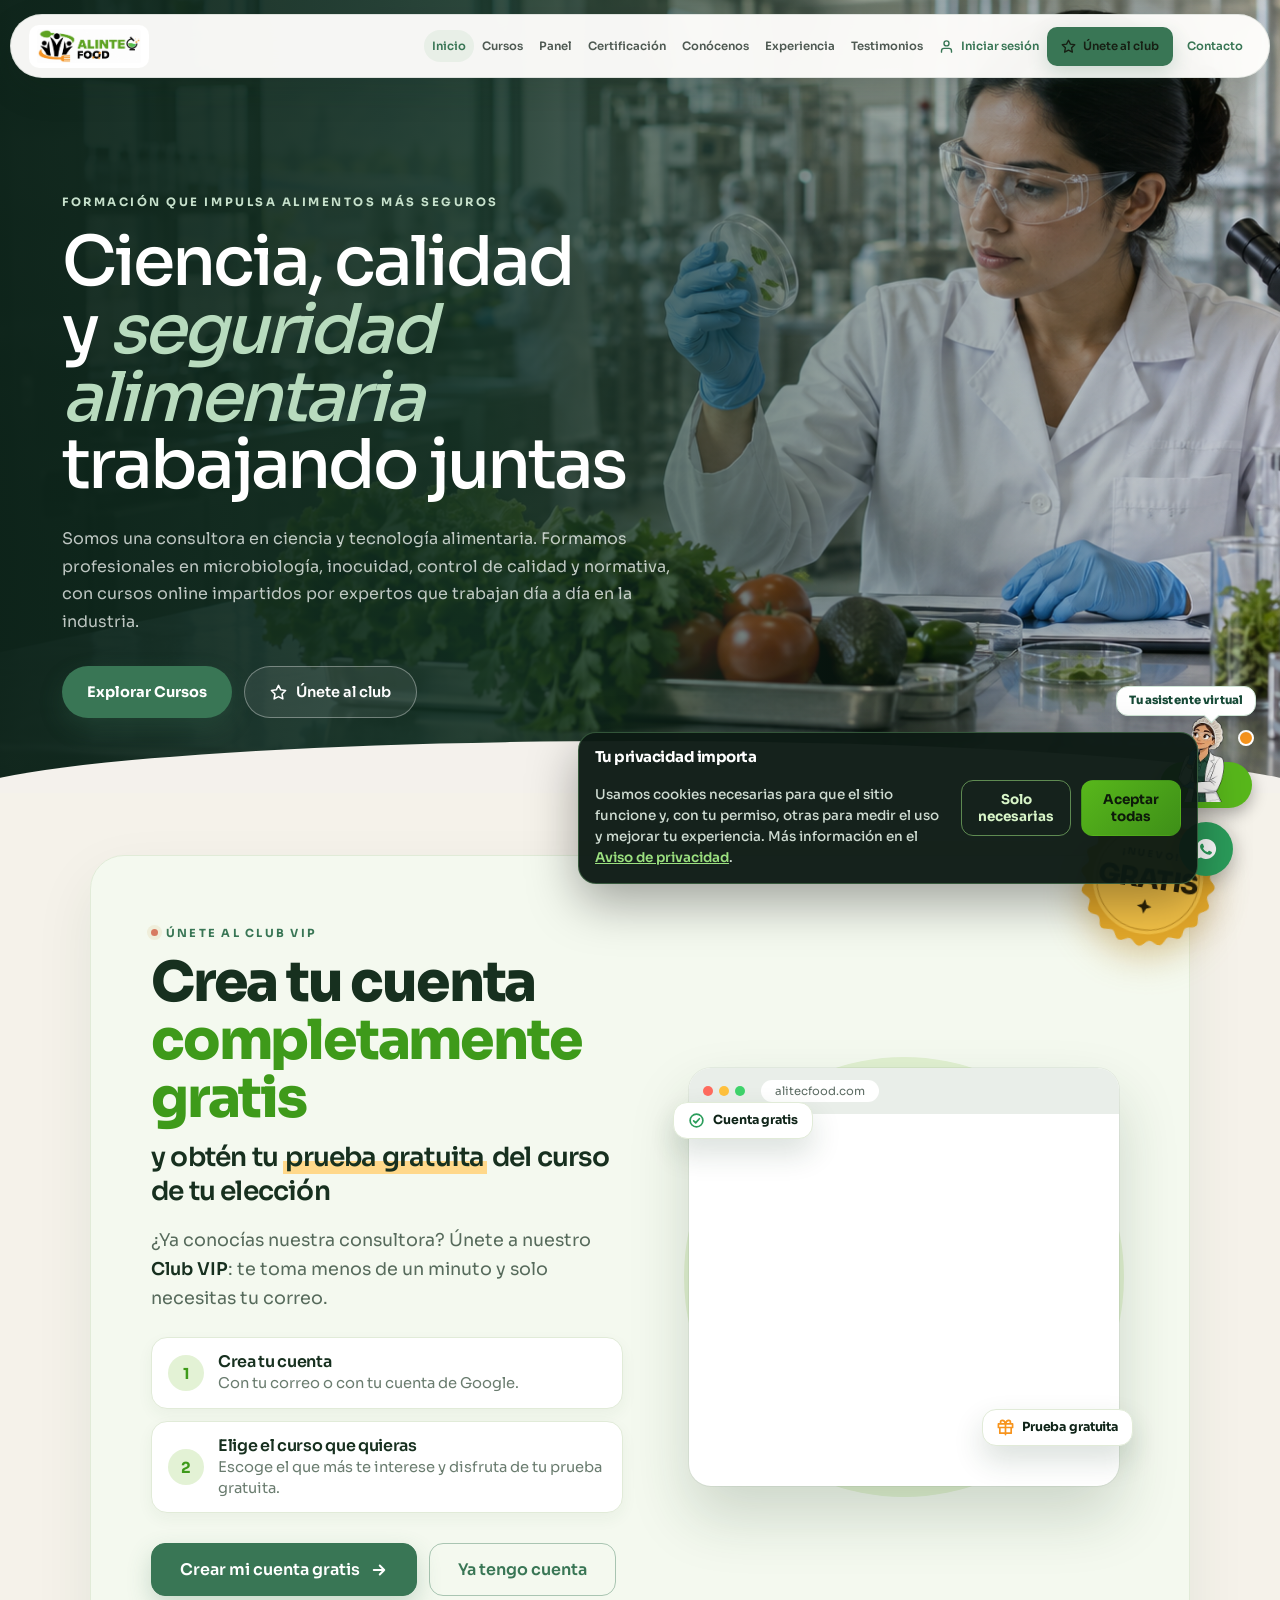
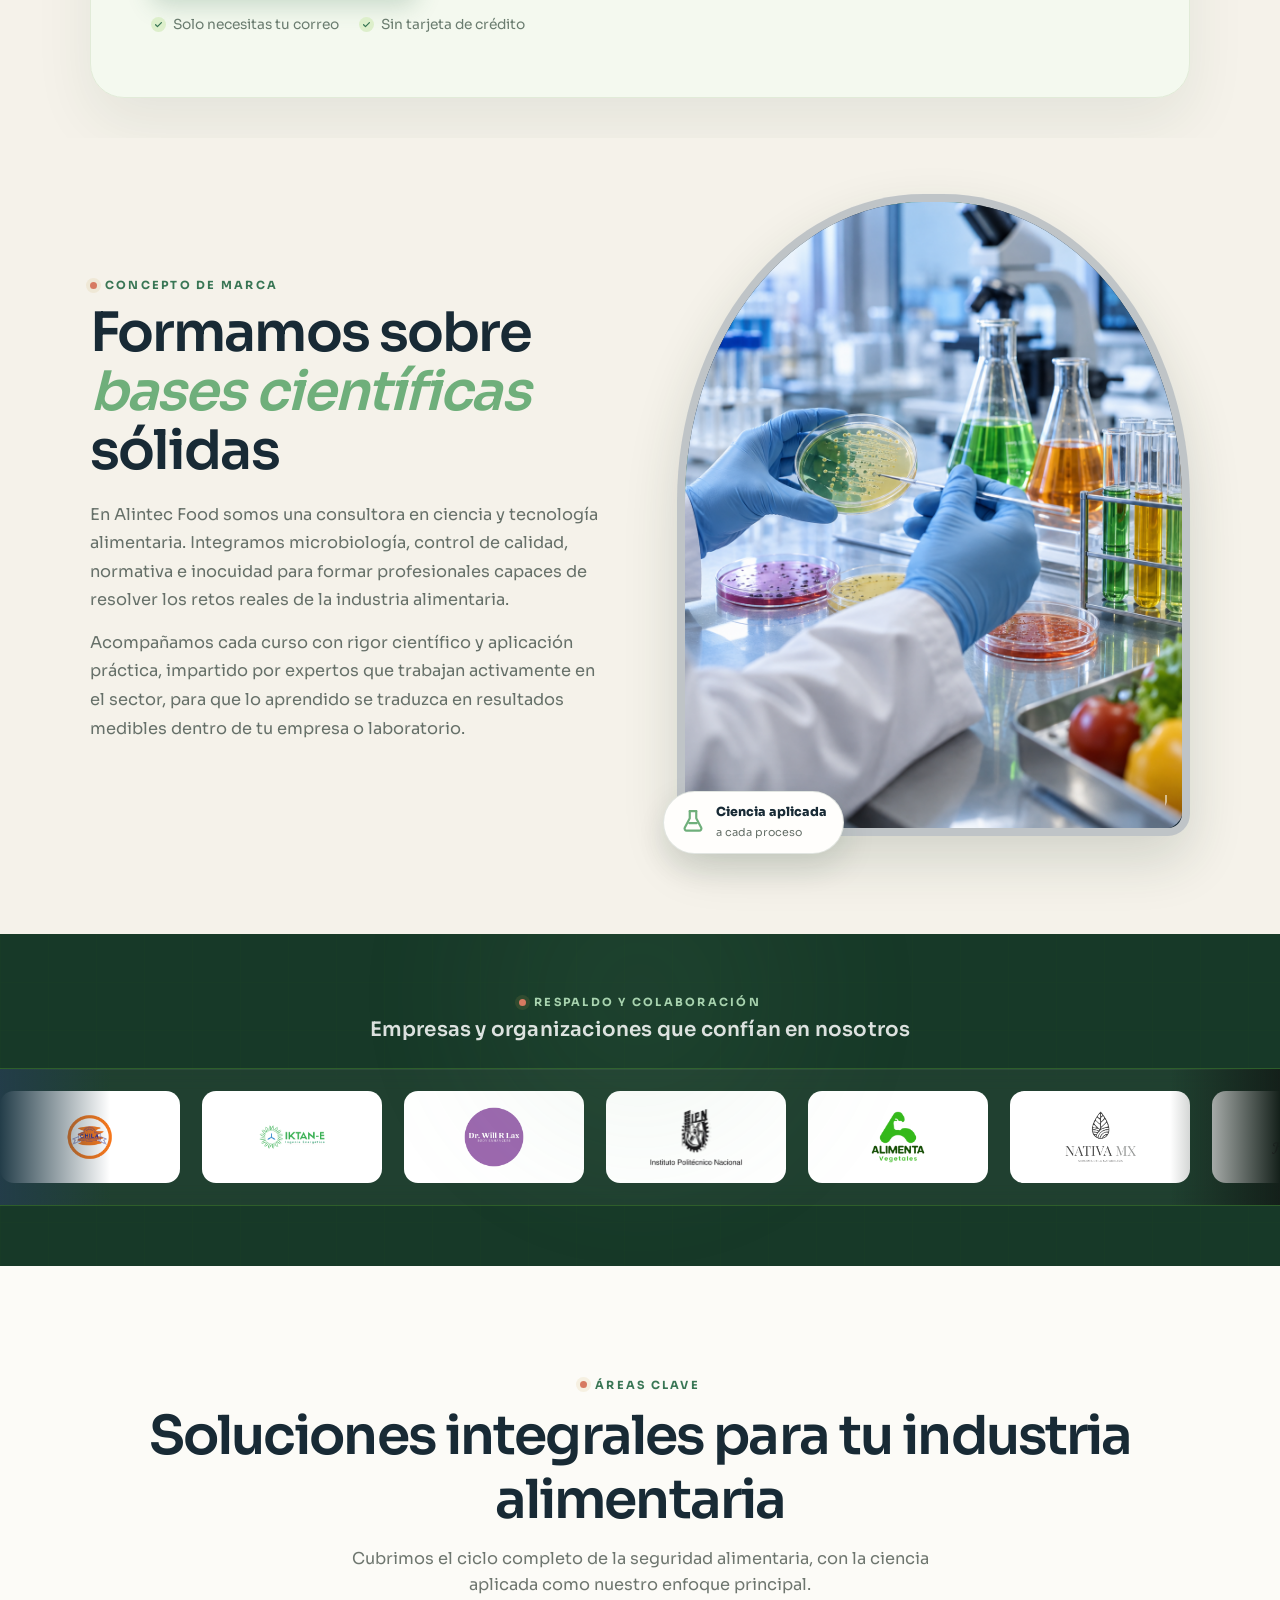
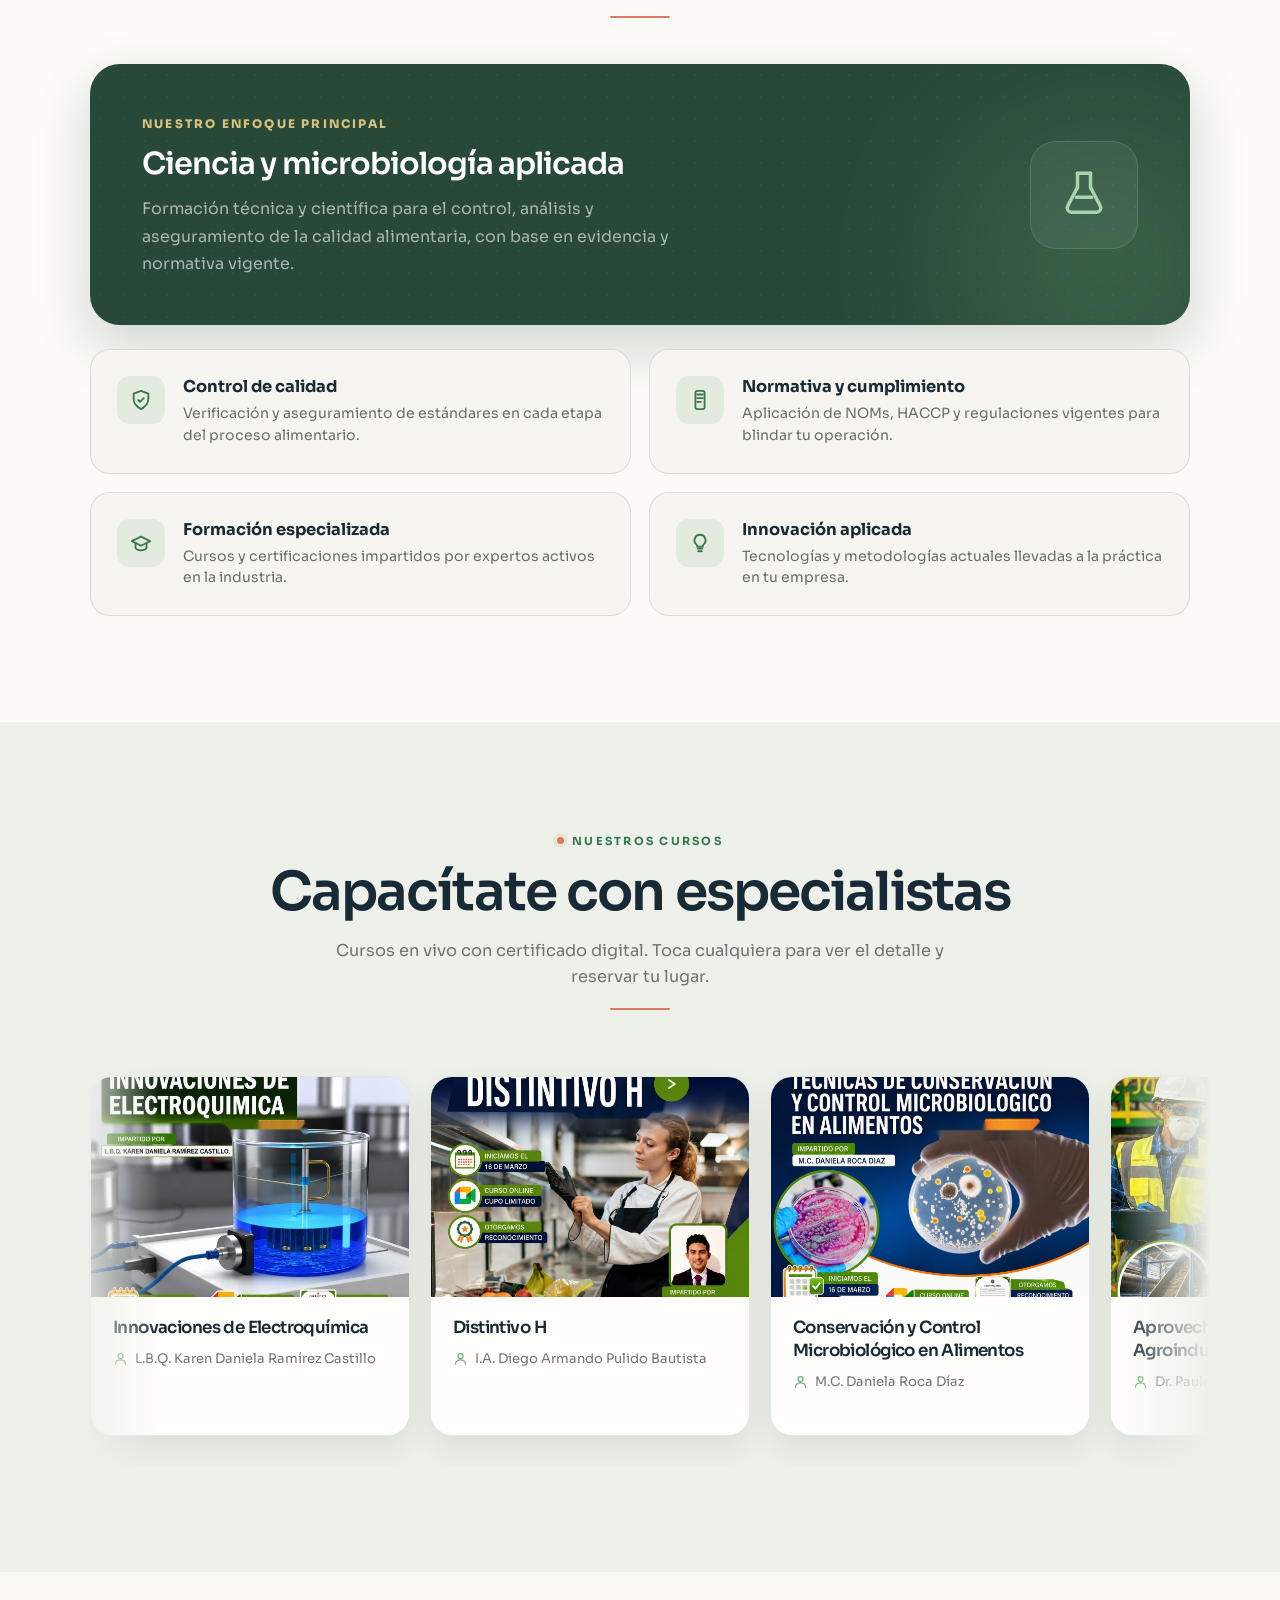
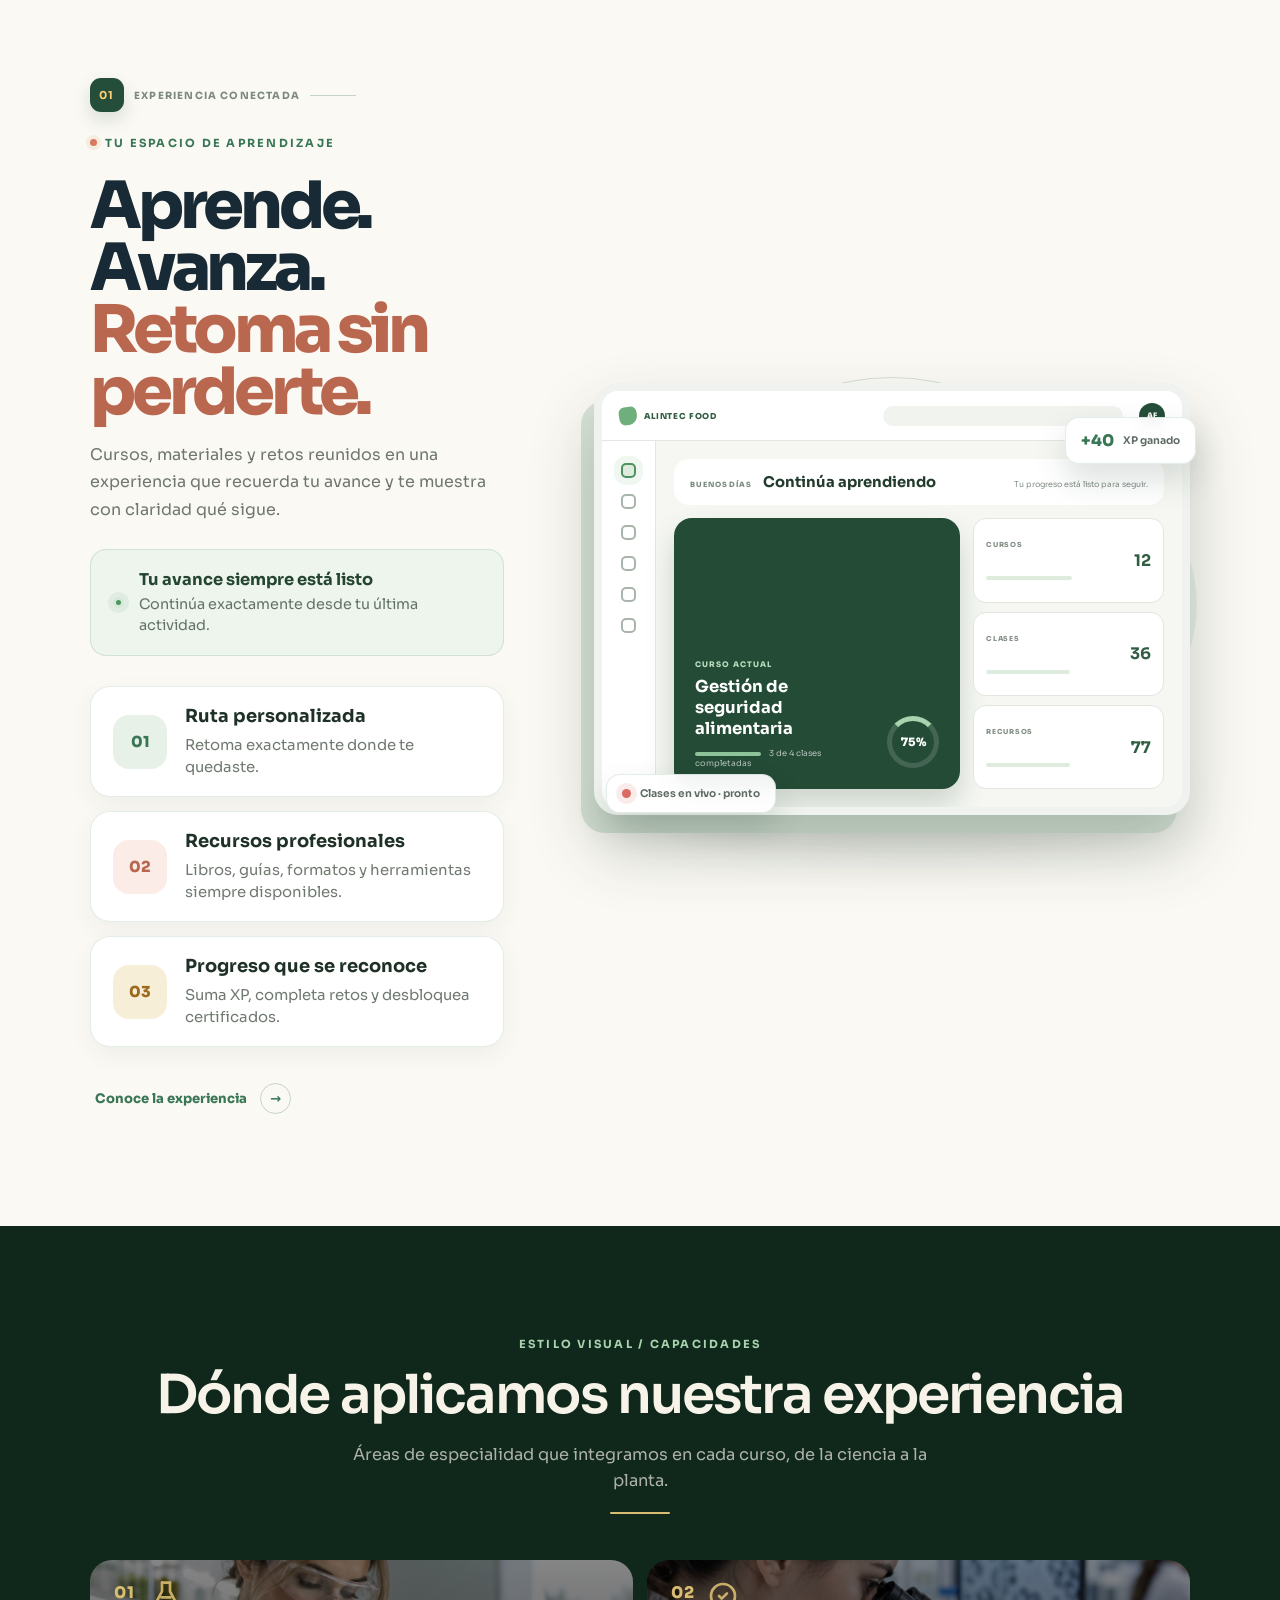
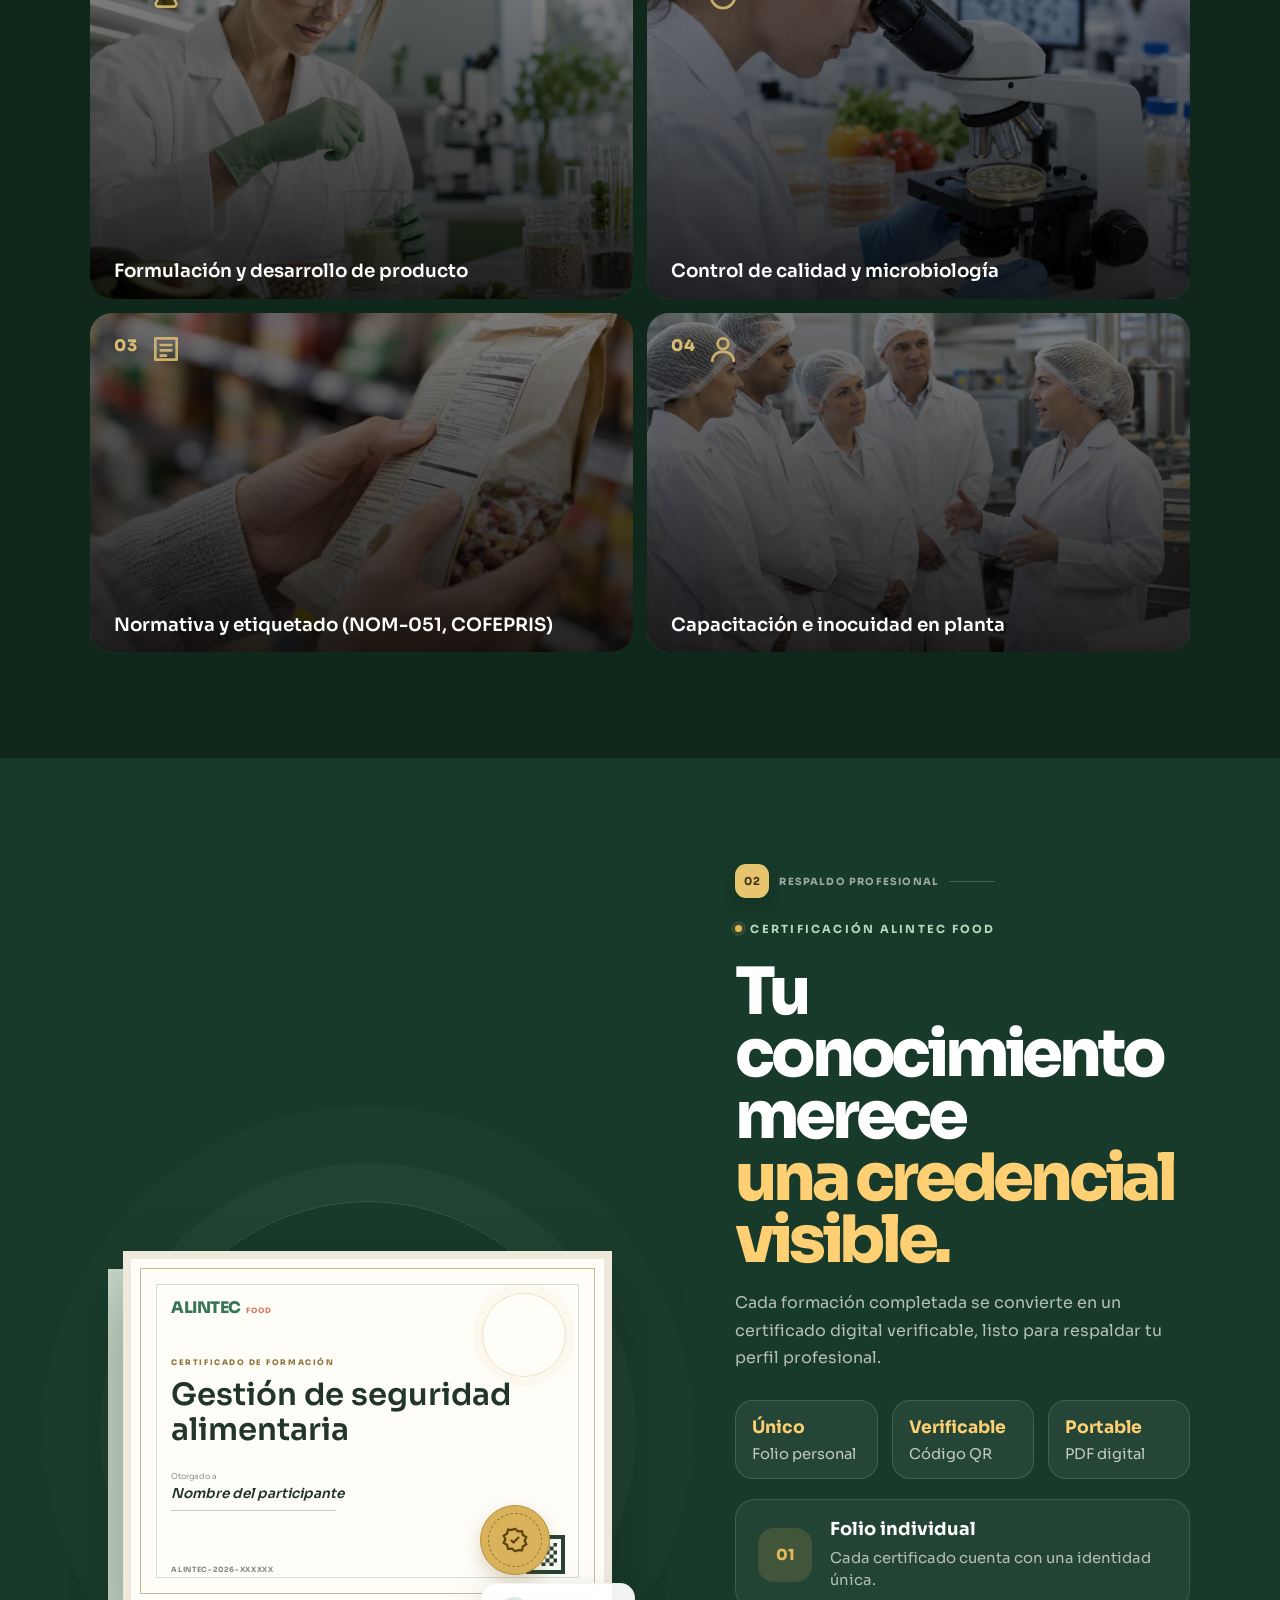
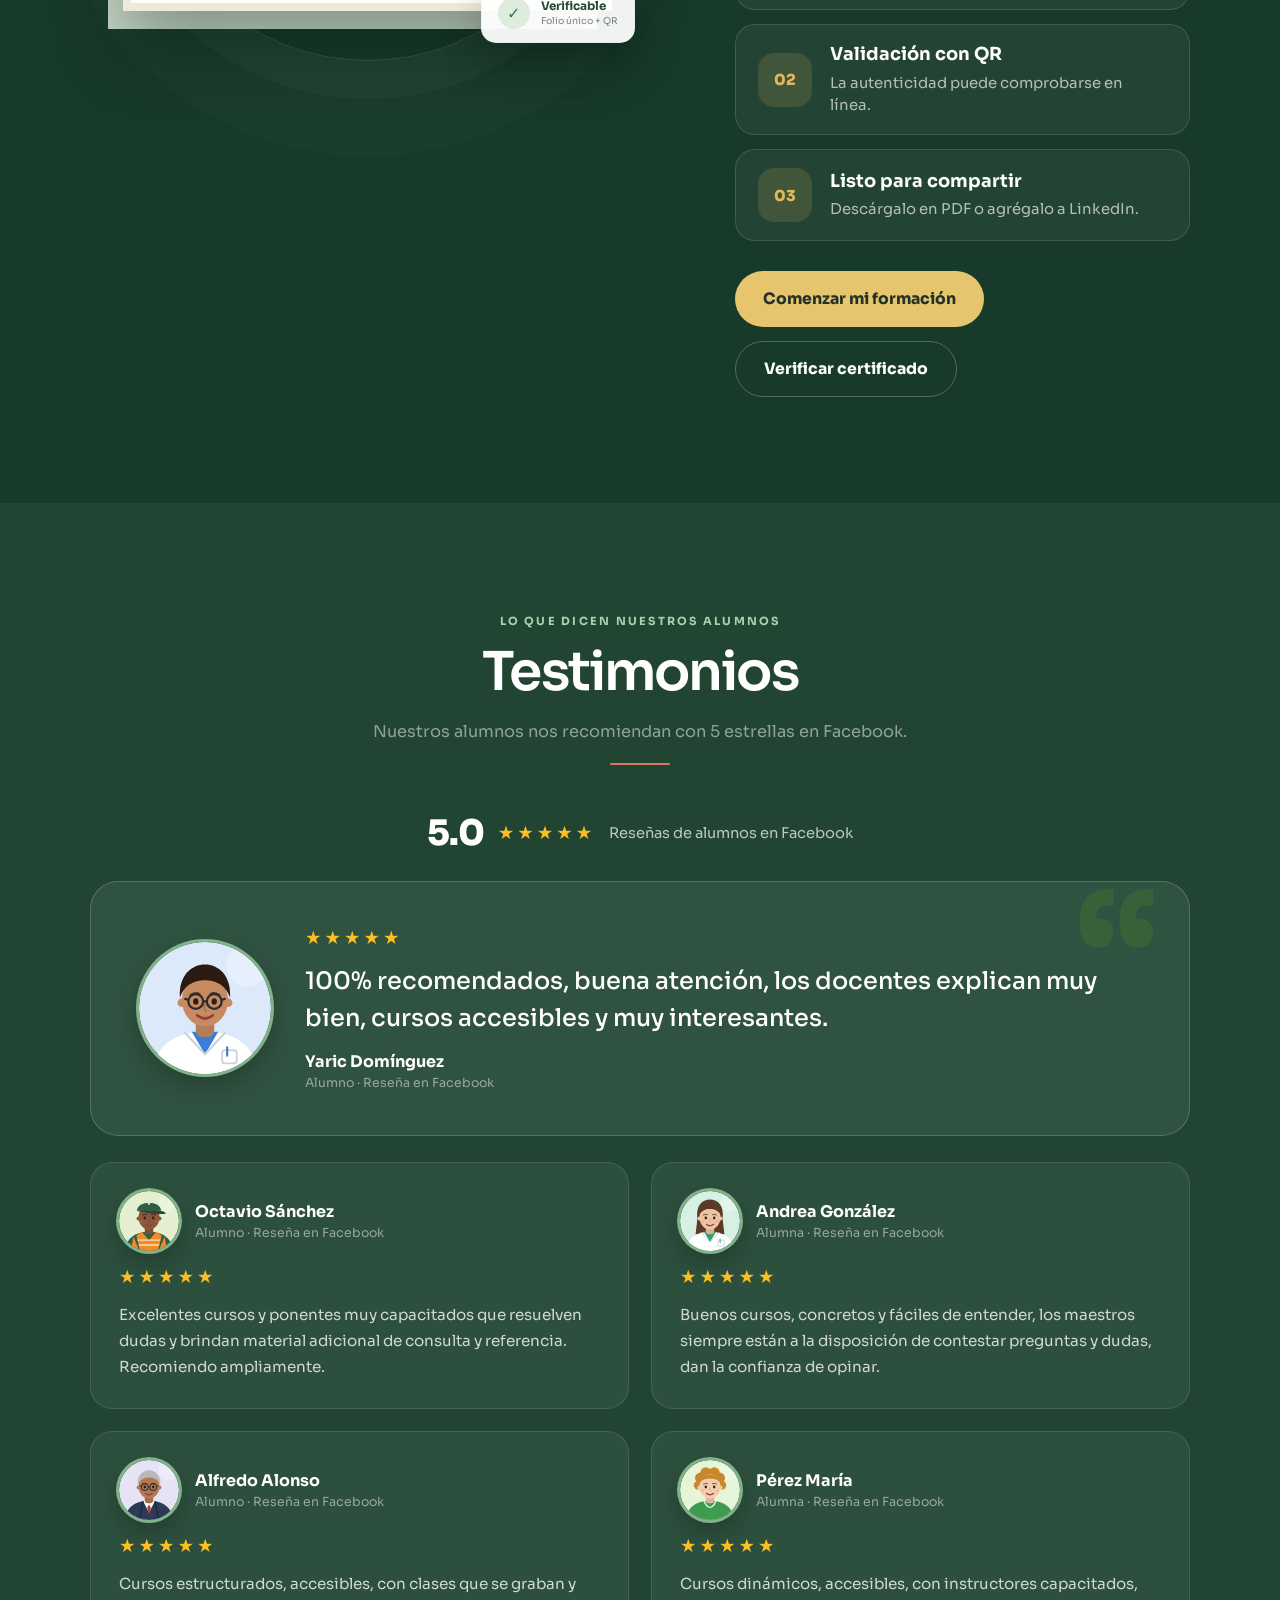
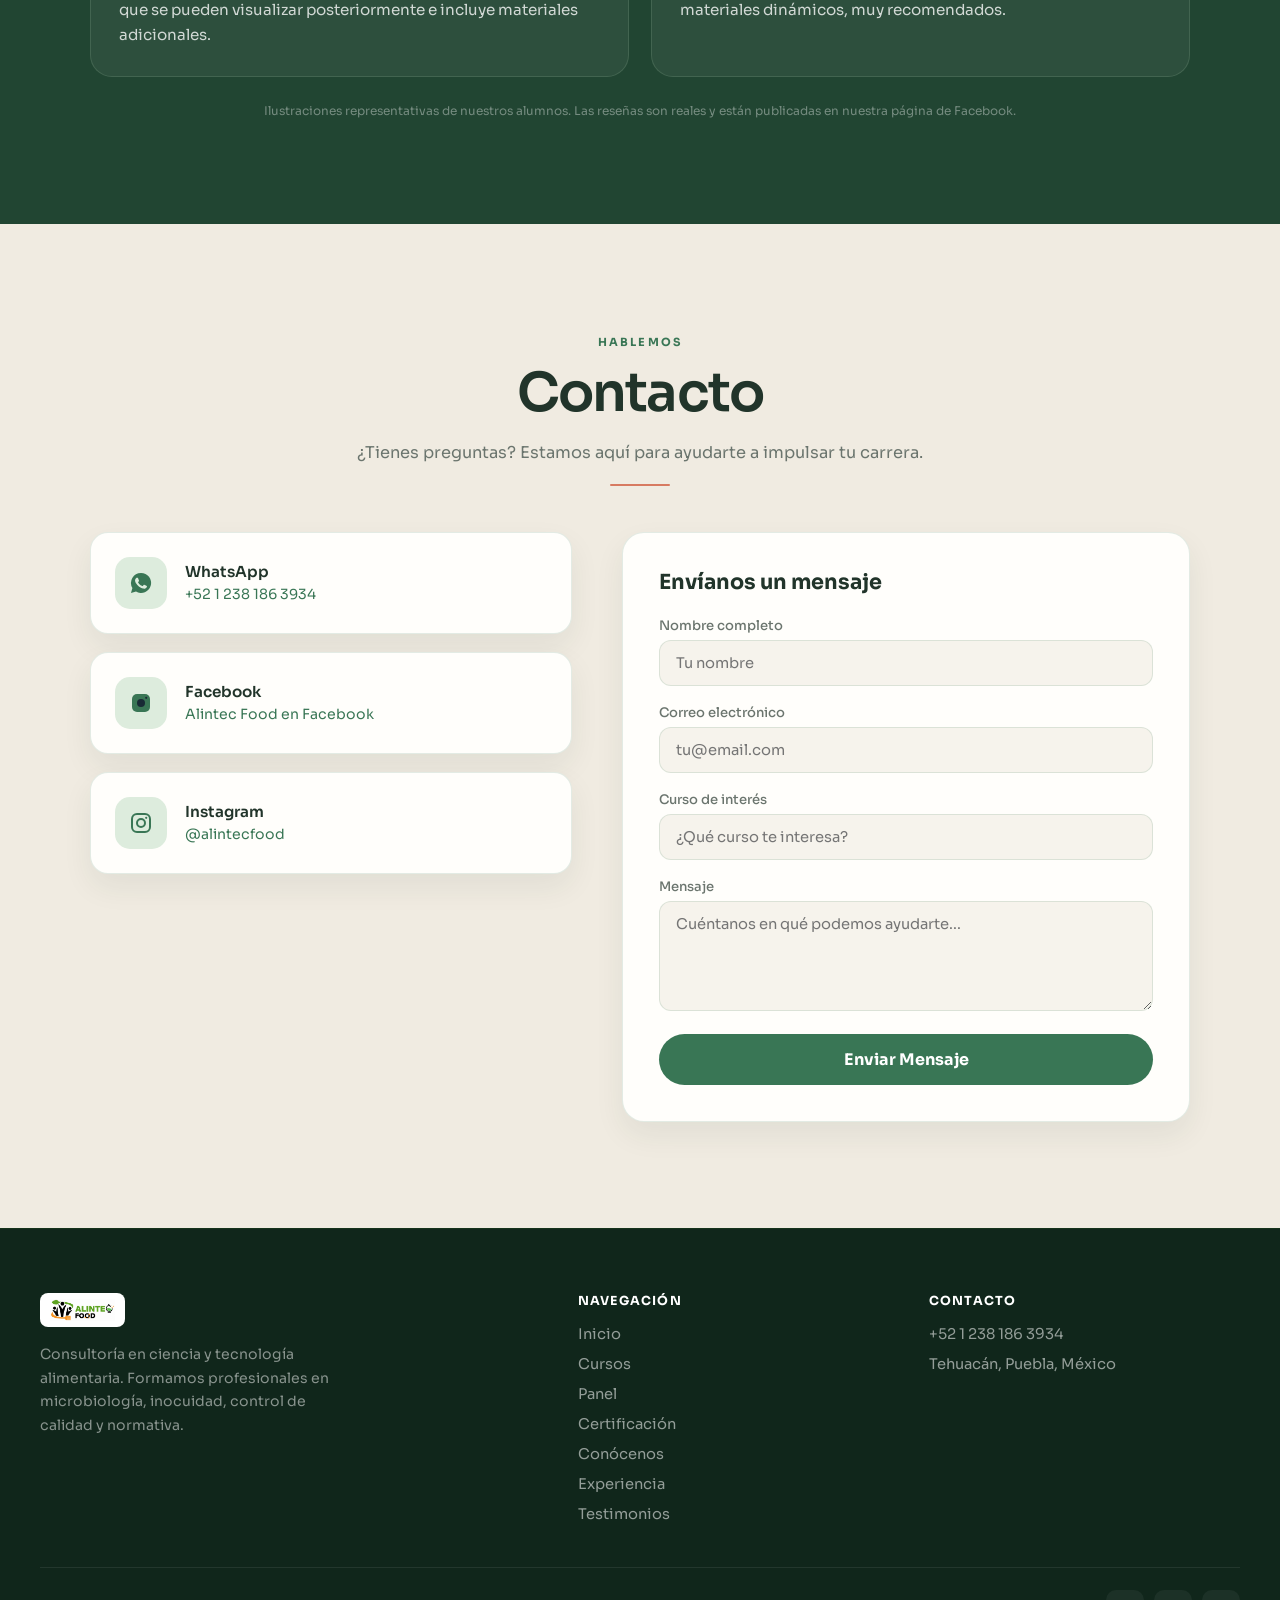
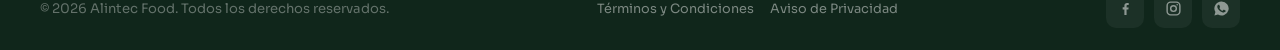
==== commit d8fcd978: "Personaje de la encuesta: saluda moviendo la mano (gira sobre la muñeca, sin tocar el resto del cuer" ====
--- a/index.html
+++ b/index.html
@@ -11,7 +11,7 @@
   <link href="https://fonts.googleapis.com/css2?family=Sora:wght@300;400;500;600;700;800&display=swap" rel="stylesheet">
   <link rel="stylesheet" href="assets/css/styles.css?v=20261006-2">
   <link rel="stylesheet" href="assets/css/registro-gratis.css?v=20261006-1">
-  <link rel="stylesheet" href="assets/css/encuesta.css?v=20261006-1">
+  <link rel="stylesheet" href="assets/css/encuesta.css?v=20261006-2">
   <link rel="stylesheet" href="assets/css/chatbot.css?v=20261006-1">
 </head>
 <body>
@@ -633,7 +633,7 @@
         <div class="showcase-index"><b>01</b><span>Experiencia conectada</span></div>
         <div class="section-tag"><span class="tag-dot"></span>Tu espacio de aprendizaje</div>
         <h2 class="section-title">Aprende. Avanza.<br><em>Retoma sin perderte.</em></h2>
-        <p class="section-subtitle">Cursos, clases en vivo, materiales y retos reunidos en una experiencia que recuerda tu avance y te muestra con claridad qué sigue.</p>
+        <p class="section-subtitle">Cursos, materiales y retos reunidos en una experiencia que recuerda tu avance y te muestra con claridad qué sigue.</p>
         <div class="panel-pulse"><i></i><span><strong>Tu avance siempre está listo</strong><small>Continúa exactamente desde tu última actividad.</small></span></div>
         <div class="panel-feature-list">
           <div class="panel-feature"><span>01</span><div><strong>Ruta personalizada</strong><small>Retoma exactamente donde te quedaste.</small></div></div>
@@ -671,7 +671,7 @@
           </div>
         </div>
         <div class="panel-float-card panel-float-card--xp" aria-hidden="true"><span>+40</span><small>XP ganado</small></div>
-        <div class="panel-float-card panel-float-card--live" aria-hidden="true"><i></i><small>Clase en vivo</small></div>
+        <div class="panel-float-card panel-float-card--live" aria-hidden="true"><i></i><small>Clases en vivo · pronto</small></div>
       </div>
     </div>
   </section>
@@ -1015,9 +1015,9 @@
   <script src="assets/js/main.js"></script>
   <script src="assets/js/avatares.js"></script>
   <script src="assets/js/cookie-consent.js" defer></script>
-  <script type="module" src="assets/js/encuesta-landing.js?v=20261006-1"></script>
+  <script type="module" src="assets/js/encuesta-landing.js?v=20261006-3"></script>
   <script src="assets/js/registro-gratis.js?v=20261005-1" defer></script>
   <script src="assets/js/chatbot-glosario.js?v=20261005-2" defer></script>
-  <script src="assets/js/chatbot-landing.js?v=20261005-5" defer></script>
+  <script src="assets/js/chatbot-landing.js?v=20261006-1" defer></script>
 </body>
 </html>
--- a/assets/css/encuesta.css
+++ b/assets/css/encuesta.css
@@ -27,18 +27,28 @@
 }
 
 .af-enc-face {
+  position: relative;
   width: 100%;
   max-width: 330px;
   aspect-ratio: 841 / 706;
-  background-repeat: no-repeat;
-  background-size: contain;
-  background-position: center bottom;
   transform-origin: 50% 100%;
   animation: af-enc-breathe 4.6s ease-in-out infinite; /* respira suavemente mientras está en pantalla */
 }
-/* Saludo: se menea un poco al aparecer la encuesta y al mostrar el resultado (usa la propiedad "rotate",
-   que se combina con el balanceo de "transform") */
-.af-enc-face.is-hello {
+/* El personaje son dos capas con la misma imagen (la pone encuesta-landing.js en --af-cara): el cuerpo y,
+   solo en la pose de bienvenida ("tiene-mano"), la mano con guante, que saluda girando sobre la muñeca. */
+.af-enc-base,
+.af-enc-mano {
+  position: absolute;
+  inset: 0;
+  background: var(--af-cara) no-repeat center bottom / contain;
+}
+.af-enc-mano { display: none; transform-origin: 23.1% 58.7%; }
+.af-enc-face.tiene-mano .af-enc-base { clip-path: polygon(evenodd, 0% 0%, 100% 0%, 100% 100%, 0% 100%, 0% 0%, 13.08% 33.49%, 30.77% 33.49%, 30.77% 57.34%, 27.69% 58.26%, 22.31% 58.72%, 18.46% 55.96%, 13.08% 47.71%, 13.08% 33.49%, 0% 0%); }
+.af-enc-face.tiene-mano .af-enc-mano { display: block; clip-path: polygon(13.46% 33.94%, 30.38% 33.94%, 30.38% 57.80%, 28.46% 60.55%, 21.54% 60.55%, 17.69% 56.88%, 13.46% 48.17%); }
+/* Saludo con la mano (pose de bienvenida): solo gira la mano */
+.af-enc-face.is-hello.tiene-mano .af-enc-mano { animation: af-enc-wave 1.8s ease-in-out 1; }
+/* Saludo en las demás poses: el cuerpo se menea un poco (usa la propiedad "rotate", que se combina con el balanceo) */
+.af-enc-face.is-hello:not(.tiene-mano) {
   animation: af-enc-breathe 4.6s ease-in-out infinite, af-enc-hello 1.9s ease-in-out 1;
 }
 
@@ -92,6 +102,16 @@
 @keyframes af-enc-breathe {
   0%, 100% { transform: translateY(0) scale(1); }
   50% { transform: translateY(-5px) scale(1.012); }
+}
+@keyframes af-enc-wave {
+  0% { transform: rotate(0deg); }
+  12% { transform: rotate(-17deg); }
+  28% { transform: rotate(15deg); }
+  44% { transform: rotate(-15deg); }
+  60% { transform: rotate(13deg); }
+  76% { transform: rotate(-9deg); }
+  90% { transform: rotate(4deg); }
+  100% { transform: rotate(0deg); }
 }
 @keyframes af-enc-hello {
   0% { rotate: 0deg; }
@@ -430,5 +450,6 @@
   .af-enc-face,
   .af-enc-companion.is-reacting .af-enc-face,
   .af-enc-face.is-hello,
+  .af-enc-face.is-hello .af-enc-mano,
   .af-enc-wait i { animation: none; }
 }
